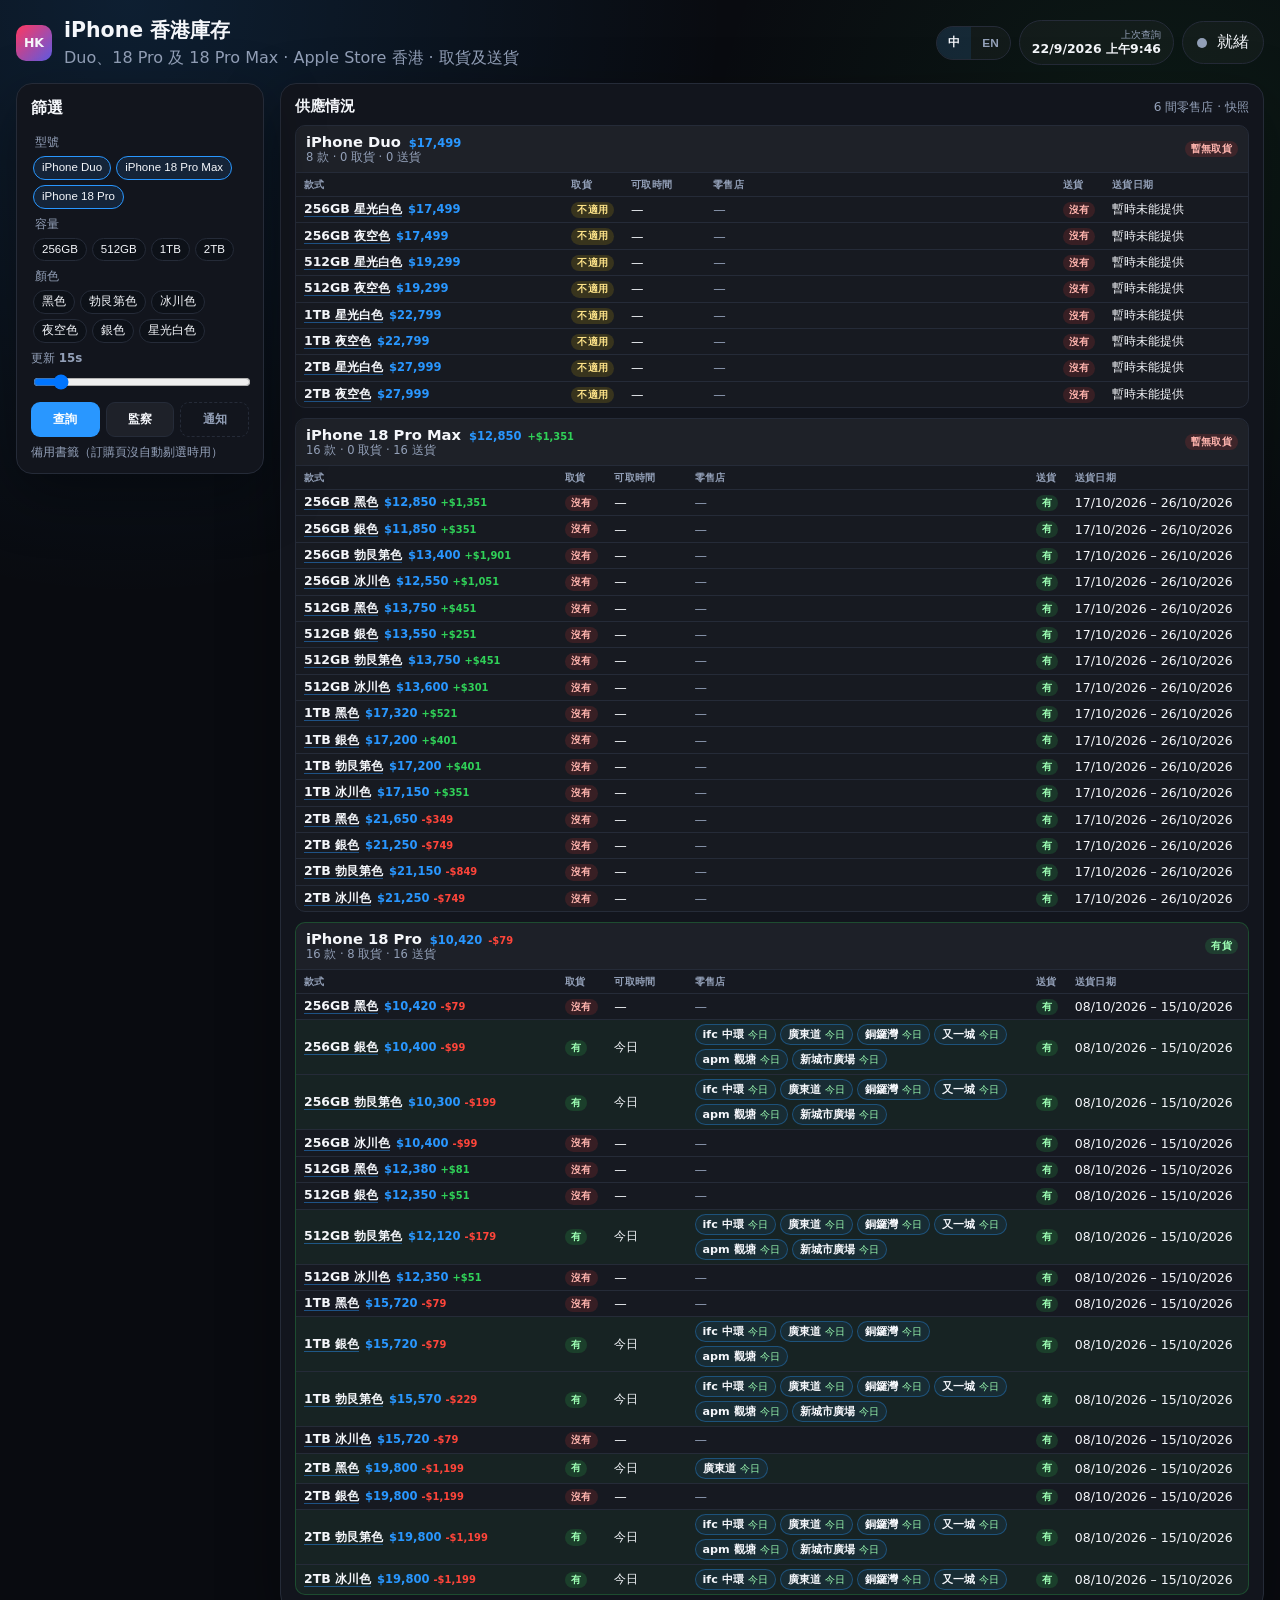
==== docs/index.html @ 70259671 "Give phone store chips more room so names stay on one line. Widen the 零售店 column on small screens an" ====
<!DOCTYPE html>
<html lang="zh-HK">
<head>
  <meta charset="UTF-8">
  <meta name="viewport" content="width=device-width, initial-scale=1.0, viewport-fit=cover">
  <title>iPhone 香港庫存</title>
  <style>
:root {
  --bg: #090b10;
  --panel: #12151d;
  --panel-elevated: #171b25;
  --panel-border: #252b38;
  --text: #f5f7fb;
  --muted: #93a0b8;
  --accent: #2997ff;
  --accent-soft: rgba(41, 151, 255, 0.12);
  --success: #30d158;
  --success-soft: rgba(48, 209, 88, 0.12);
  --danger: #ff453a;
  --danger-soft: rgba(255, 69, 58, 0.12);
  --warning: #ffd60a;
  --radius: 16px;
  --shadow: 0 20px 60px rgba(0, 0, 0, 0.35);
  font-family: "PingFang HK", "PingFang TC", "Noto Sans TC", "SF Pro Text", "Segoe UI", system-ui, sans-serif;
}

* { box-sizing: border-box; }

body {
  margin: 0;
  min-height: 100vh;
  color: var(--text);
  background:
    radial-gradient(circle at 10% 0%, rgba(41, 151, 255, 0.14), transparent 30%),
    radial-gradient(circle at 90% 10%, rgba(48, 209, 88, 0.08), transparent 24%),
    var(--bg);
}

.app {
  max-width: 1440px;
  margin: 0 auto;
  padding: 16px;
}

.header {
  display: flex;
  justify-content: space-between;
  align-items: center;
  gap: 12px;
  margin-bottom: 14px;
}

.header__brand {
  display: flex;
  align-items: center;
  gap: 12px;
}

.header__badge {
  width: 36px;
  height: 36px;
  display: grid;
  place-items: center;
  border-radius: 10px;
  background: linear-gradient(135deg, #ff375f, #5e5ce6);
  font-weight: 700;
  font-size: 0.78rem;
}

.header h1 {
  margin: 0;
  font-size: 1.28rem;
}

.header__subtitle {
  margin: 4px 0 0;
  color: var(--muted);
}

.header__tools {
  display: flex;
  align-items: center;
  gap: 8px;
  flex-wrap: wrap;
}

.lang-toggle {
  display: inline-flex;
  border: 1px solid var(--panel-border);
  border-radius: 999px;
  overflow: hidden;
  background: rgba(255, 255, 255, 0.03);
}

.lang-btn {
  border: 0;
  background: transparent;
  color: var(--muted);
  padding: 8px 11px;
  cursor: pointer;
  font-size: 0.74rem;
  font-weight: 700;
}

.lang-btn.is-active {
  background: var(--accent-soft);
  color: var(--text);
}

.header__status {
  display: flex;
  align-items: center;
  gap: 10px;
  padding: 10px 14px;
  border: 1px solid var(--panel-border);
  border-radius: 999px;
  background: rgba(255, 255, 255, 0.03);
}

.header__checked {
  display: flex;
  flex-direction: column;
  align-items: flex-end;
  justify-content: center;
  gap: 1px;
  padding: 7px 12px;
  border: 1px solid var(--panel-border);
  border-radius: 999px;
  background: rgba(255, 255, 255, 0.03);
  color: var(--muted);
  font-size: 0.64rem;
  line-height: 1.2;
  white-space: nowrap;
}

.header__checked time {
  color: var(--text);
  font-size: 0.78rem;
  font-weight: 600;
  font-variant-numeric: tabular-nums;
}

.status-dot {
  width: 10px;
  height: 10px;
  border-radius: 50%;
  background: var(--muted);
}

.status-dot--idle { background: var(--muted); }
.status-dot--loading { background: var(--warning); animation: pulse 1s infinite; }
.status-dot--watching { background: var(--success); animation: pulse 2s infinite; }
.status-dot--error { background: var(--danger); }

@keyframes pulse {
  0%, 100% { opacity: 1; }
  50% { opacity: 0.45; }
}

.layout {
  display: grid;
  grid-template-columns: 248px 1fr;
  gap: 16px;
}

.panel {
  background: var(--panel);
  border: 1px solid var(--panel-border);
  border-radius: var(--radius);
  box-shadow: var(--shadow);
}

.panel--controls {
  padding: 14px 14px 12px;
  height: fit-content;
  position: sticky;
  top: 16px;
}

.panel--controls h2 {
  margin: 0 0 10px;
  font-size: 0.92rem;
  letter-spacing: 0.01em;
}

.panel--results {
  padding: 12px 14px 14px;
}

.panel h2 {
  margin: 0 0 16px;
  font-size: 1rem;
}

.field {
  display: block;
  margin-bottom: 12px;
  border: 0;
  padding: 0;
}

.field--compact {
  margin-bottom: 8px;
}

.field legend,
.field > span {
  display: block;
  margin-bottom: 5px;
  color: var(--muted);
  font-size: 0.74rem;
}

.field select,
.field input[type="range"] {
  width: 100%;
}

.field select {
  padding: 7px 9px;
  border-radius: 9px;
  border: 1px solid var(--panel-border);
  background: #0d1118;
  color: var(--text);
  font-size: 0.8rem;
}

.chip-group {
  display: flex;
  flex-wrap: wrap;
  gap: 5px;
}

.chip {
  border: 1px solid var(--panel-border);
  background: #0d1118;
  color: var(--text);
  padding: 4px 8px;
  border-radius: 999px;
  cursor: pointer;
  font-size: 0.72rem;
  line-height: 1.2;
}

.chip--active {
  background: var(--accent-soft);
  border-color: var(--accent);
}

.actions {
  display: grid;
  gap: 10px;
}

.actions--compact {
  grid-template-columns: 1fr 1fr 1fr;
  gap: 6px;
  margin-top: 4px;
}

.btn {
  border: 0;
  border-radius: 9px;
  padding: 12px 16px;
  font-weight: 600;
  cursor: pointer;
}

.panel--controls .btn {
  padding: 8px 6px;
  font-size: 0.78rem;
}

.btn--primary { background: var(--accent); color: white; }
.btn--secondary {
  background: rgba(255, 255, 255, 0.05);
  color: var(--text);
  border: 1px solid var(--panel-border);
}
.btn--secondary.is-active {
  background: var(--success-soft);
  border-color: rgba(48, 209, 88, 0.35);
}
.btn--ghost {
  background: transparent;
  color: var(--muted);
  border: 1px dashed var(--panel-border);
}

.preselect-hint {
  display: block;
  width: 100%;
  margin: 8px 0 0;
  padding: 0;
  border: 0;
  background: none;
  color: var(--muted);
  font: inherit;
  font-size: 0.72rem;
  line-height: 1.35;
  text-align: left;
  cursor: pointer;
  overflow-wrap: anywhere;
  word-break: keep-all;
}

.preselect-hint:hover,
.preselect-hint:focus-visible {
  color: var(--accent);
}

.panel--controls .btn--ghost {
  margin-top: 0;
}

.errors {
  margin-bottom: 16px;
  padding: 12px 14px;
  border-radius: 12px;
  background: var(--danger-soft);
  border: 1px solid rgba(255, 69, 58, 0.35);
  color: #ffd5d2;
  font-size: 0.9rem;
}

.hidden { display: none; }

.section-head {
  display: flex;
  justify-content: space-between;
  align-items: baseline;
  gap: 12px;
  margin-bottom: 8px;
}

.section-head h2 {
  margin: 0;
  font-size: 0.95rem;
}

.section-meta {
  color: var(--muted);
  font-size: 0.76rem;
}

.models-list {
  display: grid;
  gap: 10px;
}

.model-panel {
  border: 1px solid var(--panel-border);
  border-radius: 10px;
  overflow: hidden;
  background: rgba(255, 255, 255, 0.02);
}

.model-panel--in-stock {
  border-color: rgba(48, 209, 88, 0.28);
}

.model-panel__head {
  display: flex;
  justify-content: space-between;
  align-items: center;
  gap: 10px;
  padding: 7px 10px;
  background: rgba(255, 255, 255, 0.03);
  border-bottom: 1px solid var(--panel-border);
}

.model-panel__title {
  font-size: 0.92rem;
  font-weight: 700;
  display: flex;
  flex-wrap: wrap;
  align-items: baseline;
  gap: 0 2px;
}

.model-panel__meta {
  color: var(--muted);
  font-size: 0.72rem;
}

.table-wrap {
  overflow-x: auto;
  -webkit-overflow-scrolling: touch;
}

.availability-table {
  width: 100%;
  min-width: 760px;
  border-collapse: collapse;
  font-size: 0.78rem;
  table-layout: auto;
}

.availability-table th,
.availability-table td {
  padding: 4px 8px;
  text-align: left;
  border-bottom: 1px solid var(--panel-border);
  vertical-align: middle;
  white-space: nowrap;
}

.availability-table th {
  color: var(--muted);
  font-size: 0.64rem;
  text-transform: uppercase;
  letter-spacing: 0.03em;
  padding: 5px 8px 4px;
}

.availability-table .col-variant {
  width: 26%;
  min-width: 168px;
}

.availability-table .col-pickup,
.availability-table .col-delivery {
  width: 1%;
}

.availability-table .col-when {
  width: 8%;
  white-space: nowrap;
  font-variant-numeric: tabular-nums;
}

.availability-table .col-stores {
  width: 34%;
  min-width: 168px;
  white-space: normal;
}

.availability-table .col-date {
  width: 14%;
  white-space: nowrap;
  font-variant-numeric: tabular-nums;
}

.availability-table tr:last-child td {
  border-bottom: 0;
}

.availability-table tr.row--available {
  background: rgba(48, 209, 88, 0.05);
}

.badge {
  display: inline-flex;
  padding: 1px 6px;
  border-radius: 999px;
  font-size: 0.62rem;
  font-weight: 700;
  text-transform: uppercase;
  letter-spacing: 0.03em;
  line-height: 1.45;
}

.badge--available { background: rgba(48, 209, 88, 0.16); color: #9dffb4; }
.badge--unavailable { background: rgba(255, 69, 58, 0.14); color: #ffb4ae; }
.badge--unknown { background: rgba(255, 214, 10, 0.14); color: #ffe58a; }

.store-tags {
  display: flex;
  flex-direction: row;
  flex-wrap: wrap;
  align-items: center;
  gap: 4px;
  min-width: 0;
}

.store-tag {
  display: inline-flex;
  align-items: center;
  gap: 4px;
  padding: 2px 7px;
  border-radius: 999px;
  background: rgba(255, 255, 255, 0.05);
  font-size: 0.7rem;
  color: var(--muted);
  text-decoration: none;
  flex: 0 0 auto;
  white-space: nowrap;
  max-width: 100%;
}

.store-tag__name {
  display: inline-flex;
  flex-direction: row;
  align-items: baseline;
  gap: 4px;
  min-width: 0;
  white-space: nowrap;
}

.store-tag__when {
  font-size: 0.64rem;
  color: #9dffb4;
  font-variant-numeric: tabular-nums;
  white-space: nowrap;
  line-height: 1.2;
}

.availability-table th.col-when,
.availability-table td.col-when {
  white-space: nowrap;
  font-variant-numeric: tabular-nums;
}

.store-tag strong {
  color: var(--text);
  font-weight: 600;
}

.store-tag--link {
  border: 1px solid rgba(41, 151, 255, 0.35);
  background: rgba(41, 151, 255, 0.08);
  transition: 0.15s ease;
}

.store-tag--link:hover {
  border-color: var(--accent);
  background: rgba(41, 151, 255, 0.16);
  color: #d8ecff;
}

.store-tag__action {
  display: none;
}

.variant-link {
  color: var(--text);
  font-weight: 600;
  font-size: 0.78rem;
  text-decoration: none;
  border-bottom: 1px solid rgba(41, 151, 255, 0.45);
}

.variant-link:hover {
  color: #8ec8ff;
  border-bottom-color: var(--accent);
}

.market-price {
  margin-left: 6px;
  color: var(--accent);
  font-weight: 700;
  font-size: 0.72rem;
  text-decoration: none;
  white-space: nowrap;
}

.market-price:hover {
  color: #8ec8ff;
  text-decoration: underline;
}

.market-price__delta {
  margin-left: 4px;
  font-size: 0.62rem;
  font-weight: 600;
  white-space: nowrap;
}

.market-price__delta--up {
  color: var(--success);
}

.market-price__delta--down {
  color: var(--danger);
}

.placeholder {
  color: var(--muted);
}

@media (max-width: 960px) {
  .layout { grid-template-columns: 1fr; }
  .panel--controls { position: static; }
  .header { flex-direction: column; align-items: flex-start; }
  .header__tools { width: 100%; }
}

@media (max-width: 720px) {
  .col-delivery,
  .col-date { display: none; }
  .availability-table {
    width: 100%;
    min-width: 0;
  }
  .availability-table .col-variant {
    width: 32%;
    min-width: 0;
    white-space: normal;
  }
  .availability-table .col-when {
    font-size: 0.68rem;
    width: 10%;
  }
  .availability-table .col-stores {
    width: 50%;
    min-width: 0;
  }
  .store-tag { padding: 2px 6px; }
  .store-tag__when { display: none; }
}

  </style>
</head>
<body>
  <div class="app">
    <header class="header">
      <div class="header__brand">
        <span class="header__badge">HK</span>
        <div>
          <h1 data-i18n="title">iPhone 香港庫存</h1>
          <p class="header__subtitle" data-i18n="subtitle">Duo、18 Pro 及 18 Pro Max · Apple Store 香港 · 取貨及送貨</p>
        </div>
      </div>
      <div class="header__tools">
        <div class="lang-toggle" role="group" aria-label="Language">
          <button type="button" class="lang-btn" data-lang="zh" id="langZh">中</button>
          <button type="button" class="lang-btn" data-lang="en" id="langEn">EN</button>
        </div>
        <div class="header__checked">
          <span data-i18n="lastChecked">上次查詢</span>
          <time id="lastChecked">—</time>
        </div>
        <div class="header__status" id="statusBar">
          <span class="status-dot status-dot--loading" id="statusDot"></span>
          <span id="statusText">載入中…</span>
        </div>
      </div>
    </header>

    <main class="layout">
      <aside class="panel panel--controls">
        <h2 data-i18n="filters">篩選</h2>

        <fieldset class="field field--compact">
          <legend data-i18n="models">型號</legend>
          <div class="chip-group" id="modelChips"></div>
        </fieldset>

        <fieldset class="field field--compact">
          <legend data-i18n="storage">容量</legend>
          <div class="chip-group" id="storageChips"></div>
        </fieldset>

        <fieldset class="field field--compact">
          <legend data-i18n="colour">顏色</legend>
          <div class="chip-group" id="colorChips"></div>
        </fieldset>

        <label class="field field--compact">
          <span><span data-i18n="refresh">更新</span> <strong id="intervalLabel">15s</strong></span>
          <input type="range" id="intervalRange" min="10" max="60" step="5" value="15">
        </label>

        <div class="actions actions--compact">
          <button class="btn btn--primary" id="checkBtn" type="button" data-i18n="check">查詢</button>
          <button class="btn btn--secondary" id="watchBtn" type="button">監察</button>
          <button class="btn btn--ghost" id="notifyBtn" type="button">通知</button>
        </div>
        <button class="preselect-hint" id="preselectBtn" type="button" data-i18n="preselectHint">備用書籤（訂購頁沒自動剔選時用）</button>
      </aside>

      <section class="panel panel--results">
        <div class="errors hidden" id="errorBox"></div>

        <section class="models-section">
          <div class="section-head">
            <h2 data-i18n="availability">供應情況</h2>
            <span class="section-meta" id="modelsMeta"></span>
          </div>
          <div class="models-list" id="modelsList">
            <p class="placeholder" data-i18n="loadingAvailability">正在載入 iPhone Duo、18 Pro 及 18 Pro Max 供應情況…</p>
          </div>
        </section>
      </section>
    </main>
  </div>

  <script type="application/json" id="embedded-catalog">
{"country": "hk", "stores": {"R428": "ifc mall (Central)", "R499": "Canton Road (Tsim Sha Tsui)", "R409": "Causeway Bay", "R485": "Festival Walk (Kowloon Tong)", "R673": "apm Hong Kong (Kwun Tong)", "R610": "New Town Plaza (Sha Tin)"}, "model_order": ["duo", "18-pro-max", "18-pro"], "models": {"duo": {"name": "iPhone Duo", "buy_url": "https://www.apple.com/hk/shop/buy-iphone/iphone-duo", "screen": "7.6-inch-display", "variants": {"MK2D4ZA/A": "256GB Star White", "MK2E4ZA/A": "256GB Night Sky", "MK2F4ZA/A": "512GB Star White", "MK2G4ZA/A": "512GB Night Sky", "MK2H4ZA/A": "1TB Star White", "MK2J4ZA/A": "1TB Night Sky", "MK2K4ZA/A": "2TB Star White", "MK2L4ZA/A": "2TB Night Sky"}}, "18-pro-max": {"name": "iPhone 18 Pro Max", "buy_url": "https://www.apple.com/hk/shop/buy-iphone/iphone-18-pro", "screen": "6.9-inch-display", "variants": {"MJXN4ZA/A": "256GB Black", "MJXP4ZA/A": "256GB Silver", "MJXQ4ZA/A": "256GB Burgundy", "MJXR4ZA/A": "256GB Glacier", "MJXT4ZA/A": "512GB Black", "MJXU4ZA/A": "512GB Silver", "MJXV4ZA/A": "512GB Burgundy", "MJXW4ZA/A": "512GB Glacier", "MJXX4ZA/A": "1TB Black", "MJXY4ZA/A": "1TB Silver", "MJY04ZA/A": "1TB Burgundy", "MJY14ZA/A": "1TB Glacier", "MJY24ZA/A": "2TB Black", "MJY34ZA/A": "2TB Silver", "MJY44ZA/A": "2TB Burgundy", "MJY54ZA/A": "2TB Glacier"}}, "18-pro": {"name": "iPhone 18 Pro", "buy_url": "https://www.apple.com/hk/shop/buy-iphone/iphone-18-pro", "screen": "6.3-inch-display", "variants": {"MJRP4ZA/A": "256GB Black", "MJRQ4ZA/A": "256GB Silver", "MJRR4ZA/A": "256GB Burgundy", "MJRT4ZA/A": "256GB Glacier", "MJRU4ZA/A": "512GB Black", "MJRV4ZA/A": "512GB Silver", "MJRW4ZA/A": "512GB Burgundy", "MJRX4ZA/A": "512GB Glacier", "MJRY4ZA/A": "1TB Black", "MJT04ZA/A": "1TB Silver", "MJT14ZA/A": "1TB Burgundy", "MJT24ZA/A": "1TB Glacier", "MJT34ZA/A": "2TB Black", "MJT44ZA/A": "2TB Silver", "MJT54ZA/A": "2TB Burgundy", "MJT64ZA/A": "2TB Glacier"}}}}
  </script>
  <script type="application/json" id="embedded-stock">
{"checked_at": "2026-09-22T09:46:57.384110+00:00", "part_numbers": ["MK2D4ZA/A", "MK2E4ZA/A", "MK2F4ZA/A", "MK2G4ZA/A", "MK2H4ZA/A", "MK2J4ZA/A", "MK2K4ZA/A", "MK2L4ZA/A", "MJXN4ZA/A", "MJXP4ZA/A", "MJXQ4ZA/A", "MJXR4ZA/A", "MJXT4ZA/A", "MJXU4ZA/A", "MJXV4ZA/A", "MJXW4ZA/A", "MJXX4ZA/A", "MJXY4ZA/A", "MJY04ZA/A", "MJY14ZA/A", "MJY24ZA/A", "MJY34ZA/A", "MJY44ZA/A", "MJY54ZA/A", "MJRP4ZA/A", "MJRQ4ZA/A", "MJRR4ZA/A", "MJRT4ZA/A", "MJRU4ZA/A", "MJRV4ZA/A", "MJRW4ZA/A", "MJRX4ZA/A", "MJRY4ZA/A", "MJT04ZA/A", "MJT14ZA/A", "MJT24ZA/A", "MJT34ZA/A", "MJT44ZA/A", "MJT54ZA/A", "MJT64ZA/A"], "models": [{"id": "duo", "name": "iPhone Duo", "summary": {"variant_count": 8, "pickup_available": 0, "delivery_available": 0}, "variants": [{"part_number": "MK2D4ZA/A", "label": "256GB Star White", "order_url": "https://www.apple.com/hk/shop/buy-iphone/iphone-duo/7.6-inch-display-256gb-star-white?product=MK2D4ZA%2FA&purchaseOption=fullPrice&igt=1", "pickup_status": "ineligible", "pickup_quote": "Currently unavailable", "pickup_when": "Currently unavailable", "pickup_stores": [], "delivery_status": "unavailable", "delivery_date": "Currently Unavailable"}, {"part_number": "MK2E4ZA/A", "label": "256GB Night Sky", "order_url": "https://www.apple.com/hk/shop/buy-iphone/iphone-duo/7.6-inch-display-256gb-night-sky?product=MK2E4ZA%2FA&purchaseOption=fullPrice&igt=1", "pickup_status": "ineligible", "pickup_quote": "Currently unavailable", "pickup_when": "Currently unavailable", "pickup_stores": [], "delivery_status": "unavailable", "delivery_date": "Currently Unavailable"}, {"part_number": "MK2F4ZA/A", "label": "512GB Star White", "order_url": "https://www.apple.com/hk/shop/buy-iphone/iphone-duo/7.6-inch-display-512gb-star-white?product=MK2F4ZA%2FA&purchaseOption=fullPrice&igt=1", "pickup_status": "ineligible", "pickup_quote": "Currently unavailable", "pickup_when": "Currently unavailable", "pickup_stores": [], "delivery_status": "unavailable", "delivery_date": "Currently Unavailable"}, {"part_number": "MK2G4ZA/A", "label": "512GB Night Sky", "order_url": "https://www.apple.com/hk/shop/buy-iphone/iphone-duo/7.6-inch-display-512gb-night-sky?product=MK2G4ZA%2FA&purchaseOption=fullPrice&igt=1", "pickup_status": "ineligible", "pickup_quote": "Currently unavailable", "pickup_when": "Currently unavailable", "pickup_stores": [], "delivery_status": "unavailable", "delivery_date": "Currently Unavailable"}, {"part_number": "MK2H4ZA/A", "label": "1TB Star White", "order_url": "https://www.apple.com/hk/shop/buy-iphone/iphone-duo/7.6-inch-display-1tb-star-white?product=MK2H4ZA%2FA&purchaseOption=fullPrice&igt=1", "pickup_status": "ineligible", "pickup_quote": "Currently unavailable", "pickup_when": "Currently unavailable", "pickup_stores": [], "delivery_status": "unavailable", "delivery_date": "Currently Unavailable"}, {"part_number": "MK2J4ZA/A", "label": "1TB Night Sky", "order_url": "https://www.apple.com/hk/shop/buy-iphone/iphone-duo/7.6-inch-display-1tb-night-sky?product=MK2J4ZA%2FA&purchaseOption=fullPrice&igt=1", "pickup_status": "ineligible", "pickup_quote": "Currently unavailable", "pickup_when": "Currently unavailable", "pickup_stores": [], "delivery_status": "unavailable", "delivery_date": "Currently Unavailable"}, {"part_number": "MK2K4ZA/A", "label": "2TB Star White", "order_url": "https://www.apple.com/hk/shop/buy-iphone/iphone-duo/7.6-inch-display-2tb-star-white?product=MK2K4ZA%2FA&purchaseOption=fullPrice&igt=1", "pickup_status": "ineligible", "pickup_quote": "Currently unavailable", "pickup_when": "Currently unavailable", "pickup_stores": [], "delivery_status": "unavailable", "delivery_date": "Currently Unavailable"}, {"part_number": "MK2L4ZA/A", "label": "2TB Night Sky", "order_url": "https://www.apple.com/hk/shop/buy-iphone/iphone-duo/7.6-inch-display-2tb-night-sky?product=MK2L4ZA%2FA&purchaseOption=fullPrice&igt=1", "pickup_status": "ineligible", "pickup_quote": "Currently unavailable", "pickup_when": "Currently unavailable", "pickup_stores": [], "delivery_status": "unavailable", "delivery_date": "Currently Unavailable"}]}, {"id": "18-pro-max", "name": "iPhone 18 Pro Max", "summary": {"variant_count": 16, "pickup_available": 0, "delivery_available": 16}, "variants": [{"part_number": "MJXN4ZA/A", "label": "256GB Black", "order_url": "https://www.apple.com/hk/shop/buy-iphone/iphone-18-pro/6.9-inch-display-256gb-black?product=MJXN4ZA%2FA&purchaseOption=fullPrice&igt=1", "pickup_status": "unavailable", "pickup_quote": "Currently unavailable", "pickup_when": "Currently unavailable", "pickup_stores": [], "delivery_status": "available", "delivery_date": "17/10/2026 – 26/10/2026"}, {"part_number": "MJXP4ZA/A", "label": "256GB Silver", "order_url": "https://www.apple.com/hk/shop/buy-iphone/iphone-18-pro/6.9-inch-display-256gb-silver?product=MJXP4ZA%2FA&purchaseOption=fullPrice&igt=1", "pickup_status": "unavailable", "pickup_quote": "Currently unavailable", "pickup_when": "Currently unavailable", "pickup_stores": [], "delivery_status": "available", "delivery_date": "17/10/2026 – 26/10/2026"}, {"part_number": "MJXQ4ZA/A", "label": "256GB Burgundy", "order_url": "https://www.apple.com/hk/shop/buy-iphone/iphone-18-pro/6.9-inch-display-256gb-burgundy?product=MJXQ4ZA%2FA&purchaseOption=fullPrice&igt=1", "pickup_status": "unavailable", "pickup_quote": "Currently unavailable", "pickup_when": "Currently unavailable", "pickup_stores": [], "delivery_status": "available", "delivery_date": "17/10/2026 – 26/10/2026"}, {"part_number": "MJXR4ZA/A", "label": "256GB Glacier", "order_url": "https://www.apple.com/hk/shop/buy-iphone/iphone-18-pro/6.9-inch-display-256gb-glacier?product=MJXR4ZA%2FA&purchaseOption=fullPrice&igt=1", "pickup_status": "unavailable", "pickup_quote": "Currently unavailable", "pickup_when": "Currently unavailable", "pickup_stores": [], "delivery_status": "available", "delivery_date": "17/10/2026 – 26/10/2026"}, {"part_number": "MJXT4ZA/A", "label": "512GB Black", "order_url": "https://www.apple.com/hk/shop/buy-iphone/iphone-18-pro/6.9-inch-display-512gb-black?product=MJXT4ZA%2FA&purchaseOption=fullPrice&igt=1", "pickup_status": "unavailable", "pickup_quote": "Currently unavailable", "pickup_when": "Currently unavailable", "pickup_stores": [], "delivery_status": "available", "delivery_date": "17/10/2026 – 26/10/2026"}, {"part_number": "MJXU4ZA/A", "label": "512GB Silver", "order_url": "https://www.apple.com/hk/shop/buy-iphone/iphone-18-pro/6.9-inch-display-512gb-silver?product=MJXU4ZA%2FA&purchaseOption=fullPrice&igt=1", "pickup_status": "unavailable", "pickup_quote": "Currently unavailable", "pickup_when": "Currently unavailable", "pickup_stores": [], "delivery_status": "available", "delivery_date": "17/10/2026 – 26/10/2026"}, {"part_number": "MJXV4ZA/A", "label": "512GB Burgundy", "order_url": "https://www.apple.com/hk/shop/buy-iphone/iphone-18-pro/6.9-inch-display-512gb-burgundy?product=MJXV4ZA%2FA&purchaseOption=fullPrice&igt=1", "pickup_status": "unavailable", "pickup_quote": "Currently unavailable", "pickup_when": "Currently unavailable", "pickup_stores": [], "delivery_status": "available", "delivery_date": "17/10/2026 – 26/10/2026"}, {"part_number": "MJXW4ZA/A", "label": "512GB Glacier", "order_url": "https://www.apple.com/hk/shop/buy-iphone/iphone-18-pro/6.9-inch-display-512gb-glacier?product=MJXW4ZA%2FA&purchaseOption=fullPrice&igt=1", "pickup_status": "unavailable", "pickup_quote": "Currently unavailable", "pickup_when": "Currently unavailable", "pickup_stores": [], "delivery_status": "available", "delivery_date": "17/10/2026 – 26/10/2026"}, {"part_number": "MJXX4ZA/A", "label": "1TB Black", "order_url": "https://www.apple.com/hk/shop/buy-iphone/iphone-18-pro/6.9-inch-display-1tb-black?product=MJXX4ZA%2FA&purchaseOption=fullPrice&igt=1", "pickup_status": "unavailable", "pickup_quote": "Currently unavailable", "pickup_when": "Currently unavailable", "pickup_stores": [], "delivery_status": "available", "delivery_date": "17/10/2026 – 26/10/2026"}, {"part_number": "MJXY4ZA/A", "label": "1TB Silver", "order_url": "https://www.apple.com/hk/shop/buy-iphone/iphone-18-pro/6.9-inch-display-1tb-silver?product=MJXY4ZA%2FA&purchaseOption=fullPrice&igt=1", "pickup_status": "unavailable", "pickup_quote": "Currently unavailable", "pickup_when": "Currently unavailable", "pickup_stores": [], "delivery_status": "available", "delivery_date": "17/10/2026 – 26/10/2026"}, {"part_number": "MJY04ZA/A", "label": "1TB Burgundy", "order_url": "https://www.apple.com/hk/shop/buy-iphone/iphone-18-pro/6.9-inch-display-1tb-burgundy?product=MJY04ZA%2FA&purchaseOption=fullPrice&igt=1", "pickup_status": "unavailable", "pickup_quote": "Currently unavailable", "pickup_when": "Currently unavailable", "pickup_stores": [], "delivery_status": "available", "delivery_date": "17/10/2026 – 26/10/2026"}, {"part_number": "MJY14ZA/A", "label": "1TB Glacier", "order_url": "https://www.apple.com/hk/shop/buy-iphone/iphone-18-pro/6.9-inch-display-1tb-glacier?product=MJY14ZA%2FA&purchaseOption=fullPrice&igt=1", "pickup_status": "unavailable", "pickup_quote": "Currently unavailable", "pickup_when": "Currently unavailable", "pickup_stores": [], "delivery_status": "available", "delivery_date": "17/10/2026 – 26/10/2026"}, {"part_number": "MJY24ZA/A", "label": "2TB Black", "order_url": "https://www.apple.com/hk/shop/buy-iphone/iphone-18-pro/6.9-inch-display-2tb-black?product=MJY24ZA%2FA&purchaseOption=fullPrice&igt=1", "pickup_status": "unavailable", "pickup_quote": "Currently unavailable", "pickup_when": "Currently unavailable", "pickup_stores": [], "delivery_status": "available", "delivery_date": "17/10/2026 – 26/10/2026"}, {"part_number": "MJY34ZA/A", "label": "2TB Silver", "order_url": "https://www.apple.com/hk/shop/buy-iphone/iphone-18-pro/6.9-inch-display-2tb-silver?product=MJY34ZA%2FA&purchaseOption=fullPrice&igt=1", "pickup_status": "unavailable", "pickup_quote": "Currently unavailable", "pickup_when": "Currently unavailable", "pickup_stores": [], "delivery_status": "available", "delivery_date": "17/10/2026 – 26/10/2026"}, {"part_number": "MJY44ZA/A", "label": "2TB Burgundy", "order_url": "https://www.apple.com/hk/shop/buy-iphone/iphone-18-pro/6.9-inch-display-2tb-burgundy?product=MJY44ZA%2FA&purchaseOption=fullPrice&igt=1", "pickup_status": "unavailable", "pickup_quote": "Currently unavailable", "pickup_when": "Currently unavailable", "pickup_stores": [], "delivery_status": "available", "delivery_date": "17/10/2026 – 26/10/2026"}, {"part_number": "MJY54ZA/A", "label": "2TB Glacier", "order_url": "https://www.apple.com/hk/shop/buy-iphone/iphone-18-pro/6.9-inch-display-2tb-glacier?product=MJY54ZA%2FA&purchaseOption=fullPrice&igt=1", "pickup_status": "unavailable", "pickup_quote": "Currently unavailable", "pickup_when": "Currently unavailable", "pickup_stores": [], "delivery_status": "available", "delivery_date": "17/10/2026 – 26/10/2026"}]}, {"id": "18-pro", "name": "iPhone 18 Pro", "summary": {"variant_count": 16, "pickup_available": 8, "delivery_available": 16}, "variants": [{"part_number": "MJRP4ZA/A", "label": "256GB Black", "order_url": "https://www.apple.com/hk/shop/buy-iphone/iphone-18-pro/6.3-inch-display-256gb-black?product=MJRP4ZA%2FA&purchaseOption=fullPrice&igt=1", "pickup_status": "unavailable", "pickup_quote": "Currently unavailable", "pickup_when": "Currently unavailable", "pickup_stores": [], "delivery_status": "available", "delivery_date": "08/10/2026 – 15/10/2026"}, {"part_number": "MJRQ4ZA/A", "label": "256GB Silver", "order_url": "https://www.apple.com/hk/shop/buy-iphone/iphone-18-pro/6.3-inch-display-256gb-silver?product=MJRQ4ZA%2FA&purchaseOption=fullPrice&igt=1", "pickup_status": "available", "pickup_quote": "Available Today", "pickup_when": "Today", "pickup_stores": [{"store_name": "ifc mall", "store_number": "R428", "city": "Central", "quote": "Available Today", "available_when": "Today", "store_url": "https://www.apple.com/hk/retail/ifcmall/", "order_url": "https://www.apple.com/hk/shop/buy-iphone/iphone-18-pro/6.3-inch-display-256gb-silver?product=MJRQ4ZA%2FA&purchaseOption=fullPrice&igt=1"}, {"store_name": "Canton Road", "store_number": "R499", "city": "Tsim Sha Tsui", "quote": "Available Today", "available_when": "Today", "store_url": "https://www.apple.com/hk/retail/cantonroad", "order_url": "https://www.apple.com/hk/shop/buy-iphone/iphone-18-pro/6.3-inch-display-256gb-silver?product=MJRQ4ZA%2FA&purchaseOption=fullPrice&igt=1"}, {"store_name": "Causeway Bay", "store_number": "R409", "city": "Causeway Bay", "quote": "Available Today", "available_when": "Today", "store_url": "https://www.apple.com/hk/retail/causewaybay", "order_url": "https://www.apple.com/hk/shop/buy-iphone/iphone-18-pro/6.3-inch-display-256gb-silver?product=MJRQ4ZA%2FA&purchaseOption=fullPrice&igt=1"}, {"store_name": "Festival Walk", "store_number": "R485", "city": "Kowloon Tong", "quote": "Available Today", "available_when": "Today", "store_url": "https://www.apple.com/hk/retail/festivalwalk", "order_url": "https://www.apple.com/hk/shop/buy-iphone/iphone-18-pro/6.3-inch-display-256gb-silver?product=MJRQ4ZA%2FA&purchaseOption=fullPrice&igt=1"}, {"store_name": "apm Hong Kong", "store_number": "R673", "city": "Kwun Tong", "quote": "Available Today", "available_when": "Today", "store_url": "https://www.apple.com/hk/retail/apmhongkong", "order_url": "https://www.apple.com/hk/shop/buy-iphone/iphone-18-pro/6.3-inch-display-256gb-silver?product=MJRQ4ZA%2FA&purchaseOption=fullPrice&igt=1"}, {"store_name": "New Town Plaza", "store_number": "R610", "city": "Sha Tin", "quote": "Available Today", "available_when": "Today", "store_url": "https://www.apple.com/hk/retail/newtownplaza", "order_url": "https://www.apple.com/hk/shop/buy-iphone/iphone-18-pro/6.3-inch-display-256gb-silver?product=MJRQ4ZA%2FA&purchaseOption=fullPrice&igt=1"}], "delivery_status": "available", "delivery_date": "08/10/2026 – 15/10/2026"}, {"part_number": "MJRR4ZA/A", "label": "256GB Burgundy", "order_url": "https://www.apple.com/hk/shop/buy-iphone/iphone-18-pro/6.3-inch-display-256gb-burgundy?product=MJRR4ZA%2FA&purchaseOption=fullPrice&igt=1", "pickup_status": "available", "pickup_quote": "Available Today", "pickup_when": "Today", "pickup_stores": [{"store_name": "ifc mall", "store_number": "R428", "city": "Central", "quote": "Available Today", "available_when": "Today", "store_url": "https://www.apple.com/hk/retail/ifcmall/", "order_url": "https://www.apple.com/hk/shop/buy-iphone/iphone-18-pro/6.3-inch-display-256gb-burgundy?product=MJRR4ZA%2FA&purchaseOption=fullPrice&igt=1"}, {"store_name": "Canton Road", "store_number": "R499", "city": "Tsim Sha Tsui", "quote": "Available Today", "available_when": "Today", "store_url": "https://www.apple.com/hk/retail/cantonroad", "order_url": "https://www.apple.com/hk/shop/buy-iphone/iphone-18-pro/6.3-inch-display-256gb-burgundy?product=MJRR4ZA%2FA&purchaseOption=fullPrice&igt=1"}, {"store_name": "Causeway Bay", "store_number": "R409", "city": "Causeway Bay", "quote": "Available Today", "available_when": "Today", "store_url": "https://www.apple.com/hk/retail/causewaybay", "order_url": "https://www.apple.com/hk/shop/buy-iphone/iphone-18-pro/6.3-inch-display-256gb-burgundy?product=MJRR4ZA%2FA&purchaseOption=fullPrice&igt=1"}, {"store_name": "Festival Walk", "store_number": "R485", "city": "Kowloon Tong", "quote": "Available Today", "available_when": "Today", "store_url": "https://www.apple.com/hk/retail/festivalwalk", "order_url": "https://www.apple.com/hk/shop/buy-iphone/iphone-18-pro/6.3-inch-display-256gb-burgundy?product=MJRR4ZA%2FA&purchaseOption=fullPrice&igt=1"}, {"store_name": "apm Hong Kong", "store_number": "R673", "city": "Kwun Tong", "quote": "Available Today", "available_when": "Today", "store_url": "https://www.apple.com/hk/retail/apmhongkong", "order_url": "https://www.apple.com/hk/shop/buy-iphone/iphone-18-pro/6.3-inch-display-256gb-burgundy?product=MJRR4ZA%2FA&purchaseOption=fullPrice&igt=1"}, {"store_name": "New Town Plaza", "store_number": "R610", "city": "Sha Tin", "quote": "Available Today", "available_when": "Today", "store_url": "https://www.apple.com/hk/retail/newtownplaza", "order_url": "https://www.apple.com/hk/shop/buy-iphone/iphone-18-pro/6.3-inch-display-256gb-burgundy?product=MJRR4ZA%2FA&purchaseOption=fullPrice&igt=1"}], "delivery_status": "available", "delivery_date": "08/10/2026 – 15/10/2026"}, {"part_number": "MJRT4ZA/A", "label": "256GB Glacier", "order_url": "https://www.apple.com/hk/shop/buy-iphone/iphone-18-pro/6.3-inch-display-256gb-glacier?product=MJRT4ZA%2FA&purchaseOption=fullPrice&igt=1", "pickup_status": "unavailable", "pickup_quote": "Currently unavailable", "pickup_when": "Currently unavailable", "pickup_stores": [], "delivery_status": "available", "delivery_date": "08/10/2026 – 15/10/2026"}, {"part_number": "MJRU4ZA/A", "label": "512GB Black", "order_url": "https://www.apple.com/hk/shop/buy-iphone/iphone-18-pro/6.3-inch-display-512gb-black?product=MJRU4ZA%2FA&purchaseOption=fullPrice&igt=1", "pickup_status": "unavailable", "pickup_quote": "Currently unavailable", "pickup_when": "Currently unavailable", "pickup_stores": [], "delivery_status": "available", "delivery_date": "08/10/2026 – 15/10/2026"}, {"part_number": "MJRV4ZA/A", "label": "512GB Silver", "order_url": "https://www.apple.com/hk/shop/buy-iphone/iphone-18-pro/6.3-inch-display-512gb-silver?product=MJRV4ZA%2FA&purchaseOption=fullPrice&igt=1", "pickup_status": "unavailable", "pickup_quote": "Currently unavailable", "pickup_when": "Currently unavailable", "pickup_stores": [], "delivery_status": "available", "delivery_date": "08/10/2026 – 15/10/2026"}, {"part_number": "MJRW4ZA/A", "label": "512GB Burgundy", "order_url": "https://www.apple.com/hk/shop/buy-iphone/iphone-18-pro/6.3-inch-display-512gb-burgundy?product=MJRW4ZA%2FA&purchaseOption=fullPrice&igt=1", "pickup_status": "available", "pickup_quote": "Available Today", "pickup_when": "Today", "pickup_stores": [{"store_name": "ifc mall", "store_number": "R428", "city": "Central", "quote": "Available Today", "available_when": "Today", "store_url": "https://www.apple.com/hk/retail/ifcmall/", "order_url": "https://www.apple.com/hk/shop/buy-iphone/iphone-18-pro/6.3-inch-display-512gb-burgundy?product=MJRW4ZA%2FA&purchaseOption=fullPrice&igt=1"}, {"store_name": "Canton Road", "store_number": "R499", "city": "Tsim Sha Tsui", "quote": "Available Today", "available_when": "Today", "store_url": "https://www.apple.com/hk/retail/cantonroad", "order_url": "https://www.apple.com/hk/shop/buy-iphone/iphone-18-pro/6.3-inch-display-512gb-burgundy?product=MJRW4ZA%2FA&purchaseOption=fullPrice&igt=1"}, {"store_name": "Causeway Bay", "store_number": "R409", "city": "Causeway Bay", "quote": "Available Today", "available_when": "Today", "store_url": "https://www.apple.com/hk/retail/causewaybay", "order_url": "https://www.apple.com/hk/shop/buy-iphone/iphone-18-pro/6.3-inch-display-512gb-burgundy?product=MJRW4ZA%2FA&purchaseOption=fullPrice&igt=1"}, {"store_name": "Festival Walk", "store_number": "R485", "city": "Kowloon Tong", "quote": "Available Today", "available_when": "Today", "store_url": "https://www.apple.com/hk/retail/festivalwalk", "order_url": "https://www.apple.com/hk/shop/buy-iphone/iphone-18-pro/6.3-inch-display-512gb-burgundy?product=MJRW4ZA%2FA&purchaseOption=fullPrice&igt=1"}, {"store_name": "apm Hong Kong", "store_number": "R673", "city": "Kwun Tong", "quote": "Available Today", "available_when": "Today", "store_url": "https://www.apple.com/hk/retail/apmhongkong", "order_url": "https://www.apple.com/hk/shop/buy-iphone/iphone-18-pro/6.3-inch-display-512gb-burgundy?product=MJRW4ZA%2FA&purchaseOption=fullPrice&igt=1"}, {"store_name": "New Town Plaza", "store_number": "R610", "city": "Sha Tin", "quote": "Available Today", "available_when": "Today", "store_url": "https://www.apple.com/hk/retail/newtownplaza", "order_url": "https://www.apple.com/hk/shop/buy-iphone/iphone-18-pro/6.3-inch-display-512gb-burgundy?product=MJRW4ZA%2FA&purchaseOption=fullPrice&igt=1"}], "delivery_status": "available", "delivery_date": "08/10/2026 – 15/10/2026"}, {"part_number": "MJRX4ZA/A", "label": "512GB Glacier", "order_url": "https://www.apple.com/hk/shop/buy-iphone/iphone-18-pro/6.3-inch-display-512gb-glacier?product=MJRX4ZA%2FA&purchaseOption=fullPrice&igt=1", "pickup_status": "unavailable", "pickup_quote": "Currently unavailable", "pickup_when": "Currently unavailable", "pickup_stores": [], "delivery_status": "available", "delivery_date": "08/10/2026 – 15/10/2026"}, {"part_number": "MJRY4ZA/A", "label": "1TB Black", "order_url": "https://www.apple.com/hk/shop/buy-iphone/iphone-18-pro/6.3-inch-display-1tb-black?product=MJRY4ZA%2FA&purchaseOption=fullPrice&igt=1", "pickup_status": "unavailable", "pickup_quote": "Currently unavailable", "pickup_when": "Currently unavailable", "pickup_stores": [], "delivery_status": "available", "delivery_date": "08/10/2026 – 15/10/2026"}, {"part_number": "MJT04ZA/A", "label": "1TB Silver", "order_url": "https://www.apple.com/hk/shop/buy-iphone/iphone-18-pro/6.3-inch-display-1tb-silver?product=MJT04ZA%2FA&purchaseOption=fullPrice&igt=1", "pickup_status": "available", "pickup_quote": "Available Today", "pickup_when": "Today", "pickup_stores": [{"store_name": "ifc mall", "store_number": "R428", "city": "Central", "quote": "Available Today", "available_when": "Today", "store_url": "https://www.apple.com/hk/retail/ifcmall/", "order_url": "https://www.apple.com/hk/shop/buy-iphone/iphone-18-pro/6.3-inch-display-1tb-silver?product=MJT04ZA%2FA&purchaseOption=fullPrice&igt=1"}, {"store_name": "Canton Road", "store_number": "R499", "city": "Tsim Sha Tsui", "quote": "Available Today", "available_when": "Today", "store_url": "https://www.apple.com/hk/retail/cantonroad", "order_url": "https://www.apple.com/hk/shop/buy-iphone/iphone-18-pro/6.3-inch-display-1tb-silver?product=MJT04ZA%2FA&purchaseOption=fullPrice&igt=1"}, {"store_name": "Causeway Bay", "store_number": "R409", "city": "Causeway Bay", "quote": "Available Today", "available_when": "Today", "store_url": "https://www.apple.com/hk/retail/causewaybay", "order_url": "https://www.apple.com/hk/shop/buy-iphone/iphone-18-pro/6.3-inch-display-1tb-silver?product=MJT04ZA%2FA&purchaseOption=fullPrice&igt=1"}, {"store_name": "apm Hong Kong", "store_number": "R673", "city": "Kwun Tong", "quote": "Available Today", "available_when": "Today", "store_url": "https://www.apple.com/hk/retail/apmhongkong", "order_url": "https://www.apple.com/hk/shop/buy-iphone/iphone-18-pro/6.3-inch-display-1tb-silver?product=MJT04ZA%2FA&purchaseOption=fullPrice&igt=1"}], "delivery_status": "available", "delivery_date": "08/10/2026 – 15/10/2026"}, {"part_number": "MJT14ZA/A", "label": "1TB Burgundy", "order_url": "https://www.apple.com/hk/shop/buy-iphone/iphone-18-pro/6.3-inch-display-1tb-burgundy?product=MJT14ZA%2FA&purchaseOption=fullPrice&igt=1", "pickup_status": "available", "pickup_quote": "Available Today", "pickup_when": "Today", "pickup_stores": [{"store_name": "ifc mall", "store_number": "R428", "city": "Central", "quote": "Available Today", "available_when": "Today", "store_url": "https://www.apple.com/hk/retail/ifcmall/", "order_url": "https://www.apple.com/hk/shop/buy-iphone/iphone-18-pro/6.3-inch-display-1tb-burgundy?product=MJT14ZA%2FA&purchaseOption=fullPrice&igt=1"}, {"store_name": "Canton Road", "store_number": "R499", "city": "Tsim Sha Tsui", "quote": "Available Today", "available_when": "Today", "store_url": "https://www.apple.com/hk/retail/cantonroad", "order_url": "https://www.apple.com/hk/shop/buy-iphone/iphone-18-pro/6.3-inch-display-1tb-burgundy?product=MJT14ZA%2FA&purchaseOption=fullPrice&igt=1"}, {"store_name": "Causeway Bay", "store_number": "R409", "city": "Causeway Bay", "quote": "Available Today", "available_when": "Today", "store_url": "https://www.apple.com/hk/retail/causewaybay", "order_url": "https://www.apple.com/hk/shop/buy-iphone/iphone-18-pro/6.3-inch-display-1tb-burgundy?product=MJT14ZA%2FA&purchaseOption=fullPrice&igt=1"}, {"store_name": "Festival Walk", "store_number": "R485", "city": "Kowloon Tong", "quote": "Available Today", "available_when": "Today", "store_url": "https://www.apple.com/hk/retail/festivalwalk", "order_url": "https://www.apple.com/hk/shop/buy-iphone/iphone-18-pro/6.3-inch-display-1tb-burgundy?product=MJT14ZA%2FA&purchaseOption=fullPrice&igt=1"}, {"store_name": "apm Hong Kong", "store_number": "R673", "city": "Kwun Tong", "quote": "Available Today", "available_when": "Today", "store_url": "https://www.apple.com/hk/retail/apmhongkong", "order_url": "https://www.apple.com/hk/shop/buy-iphone/iphone-18-pro/6.3-inch-display-1tb-burgundy?product=MJT14ZA%2FA&purchaseOption=fullPrice&igt=1"}, {"store_name": "New Town Plaza", "store_number": "R610", "city": "Sha Tin", "quote": "Available Today", "available_when": "Today", "store_url": "https://www.apple.com/hk/retail/newtownplaza", "order_url": "https://www.apple.com/hk/shop/buy-iphone/iphone-18-pro/6.3-inch-display-1tb-burgundy?product=MJT14ZA%2FA&purchaseOption=fullPrice&igt=1"}], "delivery_status": "available", "delivery_date": "08/10/2026 – 15/10/2026"}, {"part_number": "MJT24ZA/A", "label": "1TB Glacier", "order_url": "https://www.apple.com/hk/shop/buy-iphone/iphone-18-pro/6.3-inch-display-1tb-glacier?product=MJT24ZA%2FA&purchaseOption=fullPrice&igt=1", "pickup_status": "unavailable", "pickup_quote": "Currently unavailable", "pickup_when": "Currently unavailable", "pickup_stores": [], "delivery_status": "available", "delivery_date": "08/10/2026 – 15/10/2026"}, {"part_number": "MJT34ZA/A", "label": "2TB Black", "order_url": "https://www.apple.com/hk/shop/buy-iphone/iphone-18-pro/6.3-inch-display-2tb-black?product=MJT34ZA%2FA&purchaseOption=fullPrice&igt=1", "pickup_status": "available", "pickup_quote": "Currently unavailable", "pickup_when": "Today", "pickup_stores": [{"store_name": "Canton Road", "store_number": "R499", "city": "Tsim Sha Tsui", "quote": "Available Today", "available_when": "Today", "store_url": "https://www.apple.com/hk/retail/cantonroad", "order_url": "https://www.apple.com/hk/shop/buy-iphone/iphone-18-pro/6.3-inch-display-2tb-black?product=MJT34ZA%2FA&purchaseOption=fullPrice&igt=1"}], "delivery_status": "available", "delivery_date": "08/10/2026 – 15/10/2026"}, {"part_number": "MJT44ZA/A", "label": "2TB Silver", "order_url": "https://www.apple.com/hk/shop/buy-iphone/iphone-18-pro/6.3-inch-display-2tb-silver?product=MJT44ZA%2FA&purchaseOption=fullPrice&igt=1", "pickup_status": "unavailable", "pickup_quote": "Currently unavailable", "pickup_when": "Currently unavailable", "pickup_stores": [], "delivery_status": "available", "delivery_date": "08/10/2026 – 15/10/2026"}, {"part_number": "MJT54ZA/A", "label": "2TB Burgundy", "order_url": "https://www.apple.com/hk/shop/buy-iphone/iphone-18-pro/6.3-inch-display-2tb-burgundy?product=MJT54ZA%2FA&purchaseOption=fullPrice&igt=1", "pickup_status": "available", "pickup_quote": "Available Today", "pickup_when": "Today", "pickup_stores": [{"store_name": "ifc mall", "store_number": "R428", "city": "Central", "quote": "Available Today", "available_when": "Today", "store_url": "https://www.apple.com/hk/retail/ifcmall/", "order_url": "https://www.apple.com/hk/shop/buy-iphone/iphone-18-pro/6.3-inch-display-2tb-burgundy?product=MJT54ZA%2FA&purchaseOption=fullPrice&igt=1"}, {"store_name": "Canton Road", "store_number": "R499", "city": "Tsim Sha Tsui", "quote": "Available Today", "available_when": "Today", "store_url": "https://www.apple.com/hk/retail/cantonroad", "order_url": "https://www.apple.com/hk/shop/buy-iphone/iphone-18-pro/6.3-inch-display-2tb-burgundy?product=MJT54ZA%2FA&purchaseOption=fullPrice&igt=1"}, {"store_name": "Causeway Bay", "store_number": "R409", "city": "Causeway Bay", "quote": "Available Today", "available_when": "Today", "store_url": "https://www.apple.com/hk/retail/causewaybay", "order_url": "https://www.apple.com/hk/shop/buy-iphone/iphone-18-pro/6.3-inch-display-2tb-burgundy?product=MJT54ZA%2FA&purchaseOption=fullPrice&igt=1"}, {"store_name": "Festival Walk", "store_number": "R485", "city": "Kowloon Tong", "quote": "Available Today", "available_when": "Today", "store_url": "https://www.apple.com/hk/retail/festivalwalk", "order_url": "https://www.apple.com/hk/shop/buy-iphone/iphone-18-pro/6.3-inch-display-2tb-burgundy?product=MJT54ZA%2FA&purchaseOption=fullPrice&igt=1"}, {"store_name": "apm Hong Kong", "store_number": "R673", "city": "Kwun Tong", "quote": "Available Today", "available_when": "Today", "store_url": "https://www.apple.com/hk/retail/apmhongkong", "order_url": "https://www.apple.com/hk/shop/buy-iphone/iphone-18-pro/6.3-inch-display-2tb-burgundy?product=MJT54ZA%2FA&purchaseOption=fullPrice&igt=1"}, {"store_name": "New Town Plaza", "store_number": "R610", "city": "Sha Tin", "quote": "Available Today", "available_when": "Today", "store_url": "https://www.apple.com/hk/retail/newtownplaza", "order_url": "https://www.apple.com/hk/shop/buy-iphone/iphone-18-pro/6.3-inch-display-2tb-burgundy?product=MJT54ZA%2FA&purchaseOption=fullPrice&igt=1"}], "delivery_status": "available", "delivery_date": "08/10/2026 – 15/10/2026"}, {"part_number": "MJT64ZA/A", "label": "2TB Glacier", "order_url": "https://www.apple.com/hk/shop/buy-iphone/iphone-18-pro/6.3-inch-display-2tb-glacier?product=MJT64ZA%2FA&purchaseOption=fullPrice&igt=1", "pickup_status": "available", "pickup_quote": "Available Today", "pickup_when": "Today", "pickup_stores": [{"store_name": "ifc mall", "store_number": "R428", "city": "Central", "quote": "Available Today", "available_when": "Today", "store_url": "https://www.apple.com/hk/retail/ifcmall/", "order_url": "https://www.apple.com/hk/shop/buy-iphone/iphone-18-pro/6.3-inch-display-2tb-glacier?product=MJT64ZA%2FA&purchaseOption=fullPrice&igt=1"}, {"store_name": "Canton Road", "store_number": "R499", "city": "Tsim Sha Tsui", "quote": "Available Today", "available_when": "Today", "store_url": "https://www.apple.com/hk/retail/cantonroad", "order_url": "https://www.apple.com/hk/shop/buy-iphone/iphone-18-pro/6.3-inch-display-2tb-glacier?product=MJT64ZA%2FA&purchaseOption=fullPrice&igt=1"}, {"store_name": "Causeway Bay", "store_number": "R409", "city": "Causeway Bay", "quote": "Available Today", "available_when": "Today", "store_url": "https://www.apple.com/hk/retail/causewaybay", "order_url": "https://www.apple.com/hk/shop/buy-iphone/iphone-18-pro/6.3-inch-display-2tb-glacier?product=MJT64ZA%2FA&purchaseOption=fullPrice&igt=1"}, {"store_name": "Festival Walk", "store_number": "R485", "city": "Kowloon Tong", "quote": "Available Today", "available_when": "Today", "store_url": "https://www.apple.com/hk/retail/festivalwalk", "order_url": "https://www.apple.com/hk/shop/buy-iphone/iphone-18-pro/6.3-inch-display-2tb-glacier?product=MJT64ZA%2FA&purchaseOption=fullPrice&igt=1"}], "delivery_status": "available", "delivery_date": "08/10/2026 – 15/10/2026"}]}], "errors": [], "summary": {"model_count": 3, "variant_count": 40, "pickup_available": 39, "pickup_checked": 40, "delivery_available": 32, "delivery_checked": 40, "stores_checked": 6, "models_with_pickup": 1}, "source": "github-actions", "market_prices": {"18-pro|256GB|Black": {"price": 10420, "delta": -79}, "18-pro|256GB|Silver": {"price": 10400, "delta": -99}, "18-pro|256GB|Glacier": {"price": 10400, "delta": -99}, "18-pro|256GB|Burgundy": {"price": 10300, "delta": -199}, "18-pro|512GB|Black": {"price": 12380, "delta": 81}, "18-pro|512GB|Silver": {"price": 12350, "delta": 51}, "18-pro|512GB|Glacier": {"price": 12350, "delta": 51}, "18-pro|512GB|Burgundy": {"price": 12120, "delta": -179}, "18-pro|1TB|Black": {"price": 15720, "delta": -79}, "18-pro|1TB|Silver": {"price": 15720, "delta": -79}, "18-pro|1TB|Glacier": {"price": 15720, "delta": -79}, "18-pro|1TB|Burgundy": {"price": 15570, "delta": -229}, "18-pro|2TB|Black": {"price": 19800, "delta": -1199}, "18-pro|2TB|Silver": {"price": 19800, "delta": -1199}, "18-pro|2TB|Glacier": {"price": 19800, "delta": -1199}, "18-pro|2TB|Burgundy": {"price": 19800, "delta": -1199}, "18-pro-max|256GB|Black": {"price": 12850, "delta": 1351}, "18-pro-max|256GB|Silver": {"price": 11850, "delta": 351}, "18-pro-max|256GB|Glacier": {"price": 12550, "delta": 1051}, "18-pro-max|256GB|Burgundy": {"price": 13400, "delta": 1901}, "18-pro-max|512GB|Black": {"price": 13750, "delta": 451}, "18-pro-max|512GB|Silver": {"price": 13550, "delta": 251}, "18-pro-max|512GB|Glacier": {"price": 13600, "delta": 301}, "18-pro-max|512GB|Burgundy": {"price": 13750, "delta": 451}, "18-pro-max|1TB|Black": {"price": 17320, "delta": 521}, "18-pro-max|1TB|Silver": {"price": 17200, "delta": 401}, "18-pro-max|1TB|Glacier": {"price": 17150, "delta": 351}, "18-pro-max|1TB|Burgundy": {"price": 17200, "delta": 401}, "18-pro-max|2TB|Black": {"price": 21650, "delta": -349}, "18-pro-max|2TB|Silver": {"price": 21250, "delta": -749}, "18-pro-max|2TB|Glacier": {"price": 21250, "delta": -749}, "18-pro-max|2TB|Burgundy": {"price": 21150, "delta": -849}, "duo|256GB|Night Sky": {"price": 17499, "delta": 0}, "duo|256GB|Star White": {"price": 17499, "delta": 0}, "duo|512GB|Night Sky": {"price": 19299, "delta": 0}, "duo|512GB|Star White": {"price": 19299, "delta": 0}, "duo|1TB|Night Sky": {"price": 22799, "delta": 0}, "duo|1TB|Star White": {"price": 22799, "delta": 0}, "duo|2TB|Night Sky": {"price": 27999, "delta": 0}, "duo|2TB|Star White": {"price": 27999, "delta": 0}}, "market_updated_at": "2026-09-22 11:13", "market_source": "https://www.iphonepricehk.com/iphone-18-pro-max-duo-price"}
  </script>
  <script>
const BATCH_SIZE = 16;
const LOCATION = "Central";
const BUY_BASE = "https://www.apple.com/hk/shop/buy-iphone/iphone-18-pro";
const APPLE_BASE = "https://www.apple.com/hk/shop";
const MARKET_PRICE_URL = "https://www.iphonepricehk.com/iphone-18-pro-max-duo-price";
const REPO_RAW =
  "https://raw.githubusercontent.com/liuchiwai0101/Others/cursor/iphone-18-stock-bot-1629/docs";
const SCREEN_SIZE = {
  duo: "7.6-inch-display",
  "18-pro": "6.3-inch-display",
  "18-pro-max": "6.9-inch-display",
};

const LANG_KEY = "iphone-stock-lang";
const I18N = {
  zh: {
    title: "iPhone 香港庫存",
    subtitle: "Duo、18 Pro 及 18 Pro Max · Apple Store 香港 · 取貨及送貨",
    filters: "篩選",
    models: "型號",
    storage: "容量",
    colour: "顏色",
    refresh: "更新",
    check: "查詢",
    watch: "監察",
    stop: "停止",
    notify: "通知",
    notifyOn: "已開",
    notifyOff: "已關",
    lastChecked: "上次查詢",
    availability: "供應情況",
    loadingAvailability: "正在載入 iPhone Duo、18 Pro 及 18 Pro Max 供應情況…",
    noMatch: "沒有款式符合目前篩選。",
    variant: "款式",
    pickup: "取貨",
    canPickUp: "可取時間",
    stores: "零售店",
    delivery: "送貨",
    shipDate: "送貨日期",
    inStock: "有貨",
    noPickup: "暫無取貨",
    yes: "有",
    no: "沒有",
    na: "不適用",
    unknown: "未知",
    order: "訂購",
    orderTitle: "前往 Apple 香港訂購（容量、顏色已選；自動剔不換購／無 AppleCare+）",
    marketPrice: "先達價",
    marketPriceTitle: "iPhonePriceHK 先達回收價{when}",
    marketPriceWhen: " · {time}",
    preselect: "預選",
    preselectCopied: "已複製。加到 Safari 書籤，若訂購頁沒有自動剔選再點一次。",
    preselectHint: "備用書籤（訂購頁沒自動剔選時用）",
    meta: "{variants} 款 · {pickup} 取貨 · {delivery} 送貨",
    storesMeta: "{count} 間零售店 · {source}",
    live: "即時",
    snapshot: "快照",
    ready: "就緒",
    readyTap: "就緒 — 請按查詢",
    loading: "載入中…",
    loadingSnapshot: "正在載入快照…",
    checking: "正在查詢 Apple 香港…",
    watching: "監察中",
    watchingLive: "監察中（即時）",
    refreshingSnapshot: "正在更新快照…",
    checkFailed: "查詢失敗",
    rateLimited: "即時查詢受到限制，已保留上次已知庫存。",
    liveBlocked: "即時查詢未能完成（{error}）。改為顯示最新 GitHub 快照。",
    liveBlockedPreview: "此預覽頁無法即時更新。下拉重新載入以取得較新快照。（{error}）",
    snapshotFailed: "快照更新失敗（{error}）。",
    snapshotMissing: "未能載入庫存快照",
    notifyUnsupported: "此瀏覽器不支援通知。",
    notifyTitle: "{model} 香港有貨",
    notifyBody: "{label}，{store}{when}",
    notifyWhen: " — 可取 {when}",
    sourceLive: "live",
    sourceSnapshot: "snapshot",
  },
  en: {
    title: "iPhone HK Stock",
    subtitle: "Duo, 18 Pro & 18 Pro Max · Apple Store Hong Kong · pickup & delivery",
    filters: "Filters",
    models: "Models",
    storage: "Storage",
    colour: "Colour",
    refresh: "Refresh",
    check: "Check",
    watch: "Watch",
    stop: "Stop",
    notify: "Notify",
    notifyOn: "On",
    notifyOff: "Off",
    lastChecked: "Last checked",
    availability: "Availability",
    loadingAvailability: "Loading iPhone Duo, 18 Pro and 18 Pro Max availability…",
    noMatch: "No variants match the current filters.",
    variant: "Variant",
    pickup: "Pickup",
    canPickUp: "Can pick up",
    stores: "Stores",
    delivery: "Delivery",
    shipDate: "Ship date",
    inStock: "In stock",
    noPickup: "No pickup",
    yes: "Yes",
    no: "No",
    na: "N/A",
    unknown: "unknown",
    order: "Order",
    orderTitle: "Order on Apple HK (storage and colour selected; auto-tick No trade-in / No AppleCare+)",
    marketPrice: "Street",
    marketPriceTitle: "iPhonePriceHK street price{when}",
    marketPriceWhen: " · {time}",
    preselect: "Preselect",
    preselectCopied: "Copied. Add it in Safari and tap once if Order did not auto-tick.",
    preselectHint: "Backup bookmark if Order did not auto-tick",
    meta: "{variants} variants · {pickup} pickup · {delivery} delivery",
    storesMeta: "{count} stores · {source}",
    live: "live",
    snapshot: "snapshot",
    ready: "Ready",
    readyTap: "Ready — tap Check",
    loading: "Loading…",
    loadingSnapshot: "Loading snapshot…",
    checking: "Checking Apple HK…",
    watching: "Watching",
    watchingLive: "Watching (live)",
    refreshingSnapshot: "Refreshing snapshot…",
    checkFailed: "Check failed",
    rateLimited: "Live Apple check was rate-limited. Kept last known stock for failed requests.",
    liveBlocked: "Live Apple check blocked here ({error}). Showing latest GitHub snapshot.",
    liveBlockedPreview: "Live refresh is blocked on this preview page. Pull to reload for a newer snapshot. ({error})",
    snapshotFailed: "Snapshot refresh failed ({error}).",
    snapshotMissing: "Could not load stock snapshot",
    notifyUnsupported: "Notifications are not supported in this browser.",
    notifyTitle: "{model} in stock (HK)",
    notifyBody: "{label} at {store}{when}",
    notifyWhen: " — pick up {when}",
    sourceLive: "live",
    sourceSnapshot: "snapshot",
  },
};
const COLOR_ZH = {
  Black: "黑色",
  Silver: "銀色",
  Burgundy: "勃艮第色",
  Glacier: "冰川色",
  "Star White": "星光白色",
  "Night Sky": "夜空色",
};
const STORE_ZH = {
  "ifc mall": "ifc 中環",
  "Canton Road": "廣東道",
  "Causeway Bay": "銅鑼灣",
  "Festival Walk": "又一城",
  "apm Hong Kong": "apm 觀塘",
  "New Town Plaza": "新城市廣場",
};

const state = {
  lang: "zh",
  statusKey: "loading",
  sourceLabel: "snapshot",
  catalog: null,
  snapshot: null,
  watching: false,
  watchTimer: null,
  watchTickBusy: false,
  nextLiveAt: 0,
  previousPickupAvailable: new Set(),
  seedNotificationBaseline: true,
  selectedModels: new Set(),
  selectedStorage: new Set(),
  selectedColors: new Set(),
  marketPrices: {},
  marketUpdatedAt: "",
  marketPricesLive: false,
};

const els = {
  modelChips: document.getElementById("modelChips"),
  storageChips: document.getElementById("storageChips"),
  colorChips: document.getElementById("colorChips"),
  intervalRange: document.getElementById("intervalRange"),
  intervalLabel: document.getElementById("intervalLabel"),
  checkBtn: document.getElementById("checkBtn"),
  watchBtn: document.getElementById("watchBtn"),
  notifyBtn: document.getElementById("notifyBtn"),
  statusDot: document.getElementById("statusDot"),
  statusText: document.getElementById("statusText"),
  lastChecked: document.getElementById("lastChecked"),
  errorBox: document.getElementById("errorBox"),
  modelsList: document.getElementById("modelsList"),
  modelsMeta: document.getElementById("modelsMeta"),
  langZh: document.getElementById("langZh"),
  langEn: document.getElementById("langEn"),
  preselectBtn: document.getElementById("preselectBtn"),
};

function readSavedLang() {
  try {
    const saved = localStorage.getItem(LANG_KEY);
    if (saved === "en" || saved === "zh") return saved;
  } catch (_error) {
    /* ignore */
  }
  return "zh";
}

function t(key, vars = {}) {
  const table = I18N[state.lang] || I18N.zh;
  let text = table[key] || I18N.en[key] || key;
  Object.entries(vars).forEach(([name, value]) => {
    text = text.replaceAll(`{${name}}`, String(value));
  });
  return text;
}

function localeTag() {
  return state.lang === "zh" ? "zh-HK" : "en-HK";
}

function colorLabel(color) {
  if (state.lang === "zh" && COLOR_ZH[color]) return COLOR_ZH[color];
  return color;
}

function variantDisplayLabel(label) {
  const storage = label.split(" ", 1)[0];
  const color = parseVariantColor(label);
  return color ? `${storage} ${colorLabel(color)}` : label;
}

function storeDisplayName(name) {
  if (state.lang !== "zh" || !name) return name;
  const match = Object.entries(STORE_ZH).find(([english]) => name.startsWith(english) || name.includes(english));
  return match ? match[1] : name;
}

const WEEKDAY_ZH = { Mon: "一", Tue: "二", Wed: "三", Thu: "四", Fri: "五", Sat: "六", Sun: "日" };
const MONTH_NUM = {
  Jan: 1,
  Feb: 2,
  Mar: 3,
  Apr: 4,
  May: 5,
  Jun: 6,
  Jul: 7,
  Aug: 8,
  Sep: 9,
  Sept: 9,
  Oct: 10,
  Nov: 11,
  Dec: 12,
};

function localizeEnglishDate(text) {
  return String(text).replace(
    /\b(Mon|Tue|Wed|Thu|Fri|Sat|Sun)\s+(\d{1,2})\s+(Jan|Feb|Mar|Apr|May|Jun|Jul|Aug|Sept|Sep|Oct|Nov|Dec)\b/gi,
    (matched, weekday, day, month) => {
      const weekKey = weekday[0].toUpperCase() + weekday.slice(1, 3).toLowerCase();
      const monthKey = /^sept/i.test(month)
        ? "Sept"
        : month[0].toUpperCase() + month.slice(1, 3).toLowerCase();
      const weekZh = WEEKDAY_ZH[weekKey];
      const monthNum = MONTH_NUM[monthKey];
      if (!weekZh || !monthNum) return matched;
      return `${monthNum}月${Number(day)}日（${weekZh}）`;
    }
  );
}

function localizeAppleText(text) {
  if (text == null || text === "") return text;
  if (state.lang !== "zh") {
    return text === "unknown" ? t("unknown") : text;
  }
  const replacements = [
    ["Currently Unavailable", "暫時未能提供"],
    ["Currently unavailable", "暫時未能提供"],
    ["currently unavailable", "暫時未能提供"],
    ["Unavailable", "未能提供"],
    ["Today", "今日"],
    ["Closed", "休息"],
    ["unknown", "未知"],
  ];
  let out = String(text);
  replacements.forEach(([en, zh]) => {
    out = out.replaceAll(en, zh);
  });
  return localizeEnglishDate(out);
}

function applyStaticCopy() {
  document.documentElement.lang = localeTag();
  document.title = t("title");
  document.querySelectorAll("[data-i18n]").forEach((node) => {
    node.textContent = t(node.getAttribute("data-i18n"));
  });
  if (els.langZh) els.langZh.classList.toggle("is-active", state.lang === "zh");
  if (els.langEn) els.langEn.classList.toggle("is-active", state.lang === "en");
  updateActionButtons();
}

function updateActionButtons() {
  els.watchBtn.textContent = state.watching ? t("stop") : t("watch");
  if (!("Notification" in window)) {
    els.notifyBtn.textContent = t("notify");
    return;
  }
  els.notifyBtn.textContent = Notification.permission === "granted" ? t("notifyOn") : t("notify");
}

function setLang(lang) {
  state.lang = lang === "en" ? "en" : "zh";
  try {
    localStorage.setItem(LANG_KEY, state.lang);
  } catch (_error) {
    /* ignore */
  }
  applyStaticCopy();
  if (state.catalog) renderCatalogFilters();
  if (state.snapshot) applySnapshot(state.snapshot, state.sourceLabel);
  setStatusMode(state.statusMode || "idle", state.statusKey || "ready");
}

function setStatusMode(mode, key) {
  state.statusMode = mode;
  state.statusKey = key;
  els.statusDot.className = `status-dot status-dot--${mode}`;
  els.statusText.textContent = t(key);
}

function formatStorageLabel(value) {
  if (value >= 1024) return `${value / 1024}TB`;
  return `${value}GB`;
}

function parseVariantStorageGb(label) {
  const storage = label.split(" ", 1)[0].toUpperCase();
  if (storage.endsWith("TB")) return Math.round(parseFloat(storage) * 1024);
  if (storage.endsWith("GB")) return parseInt(storage, 10);
  return Number(storage);
}

function parseVariantColor(label) {
  return label.split(" ").slice(1).join(" ");
}

const MARKET_SIZE_TO_MODEL = { 細: "18-pro", 大: "18-pro-max", 摺: "duo" };
const MARKET_CELL_TO_MODEL = {
  "iphone-18-pro-max": "18-pro-max",
  "iphone-18-pro": "18-pro",
  "iphone-duo": "duo",
};
const MARKET_COLOR_STD = { 黑: "Black", 銀: "Silver", 藍: "Glacier", 紅: "Burgundy", 白: "Star White" };
const MARKET_COLOR_DUO = { 黑: "Night Sky", 白: "Star White" };

function marketPriceKey(modelId, label) {
  const storage = label.split(" ", 1)[0];
  return `${modelId}|${storage}|${parseVariantColor(label)}`;
}

function marketStorageLabel(token) {
  const value = String(token).toUpperCase().replace(/\s+/g, "");
  if (value === "256" || value === "256GB") return "256GB";
  if (value === "512" || value === "512GB") return "512GB";
  if (value === "1TB" || value === "1024GB") return "1TB";
  if (value === "2TB" || value === "2048GB") return "2TB";
  return value;
}

function marketColorName(modelId, colorCode) {
  if (modelId === "duo") return MARKET_COLOR_DUO[colorCode] || "";
  return MARKET_COLOR_STD[colorCode] || "";
}

function parseMarketDelta(raw) {
  if (!raw) return null;
  const normalized = String(raw).replace(/−/g, "-").replace(/[$,+]/g, "").replace(/,/g, "").trim();
  if (!/^-?\d+$/.test(normalized)) return null;
  return Number(normalized);
}

function adoptMarketPrices(payload, { live = false } = {}) {
  const prices = payload?.prices || payload;
  if (!prices || typeof prices !== "object" || !Object.keys(prices).length) return false;
  state.marketPrices = prices;
  state.marketUpdatedAt = payload?.updated_at || payload?.updatedAt || state.marketUpdatedAt || "";
  state.marketPricesLive = live || state.marketPricesLive;
  return true;
}

function parseMarketPrices(text) {
  const prices = {};
  const html = String(text || "");
  const cellRe =
    /data-price-cell-id="(iphone-(?:18-pro-max|18-pro|duo))-([細大摺][黑銀藍紅白])-(256GB|512GB|1TB|2TB)"/g;
  let match;
  while ((match = cellRe.exec(html))) {
    const modelId = MARKET_CELL_TO_MODEL[match[1]];
    const chunk = html.slice(match.index, match.index + 900).replace(/<!--[\s\S]*?-->/g, "");
    const priceMatch = chunk.match(/price-cell-price[^>]*>\$([0-9,]+)/) || chunk.match(/\$([0-9,]{4,6})/);
    if (!modelId || !priceMatch) continue;
    const after = chunk.slice(chunk.indexOf(priceMatch[0]) + priceMatch[0].length, chunk.indexOf(priceMatch[0]) + priceMatch[0].length + 220);
    const deltaMatch = after.match(/\(([+\-−$0-9,]+)\)/);
    const color = marketColorName(modelId, match[2].slice(1));
    if (!color) continue;
    prices[`${modelId}|${match[3]}|${color}`] = {
      price: Number(priceMatch[1].replace(/,/g, "")),
      delta: parseMarketDelta(deltaMatch && deltaMatch[1]),
    };
  }
  const lineRe = /(細|大|摺)\s*(黑|銀|藍|紅|白)\s*(256|512|1TB|2TB)\s*\$([0-9,]+)\s*(?:\(([+\-−+$0-9]+)\))?/g;
  while ((match = lineRe.exec(html))) {
    const modelId = MARKET_SIZE_TO_MODEL[match[1]];
    const color = marketColorName(modelId, match[2]);
    const key = `${modelId}|${marketStorageLabel(match[3])}|${color}`;
    if (!modelId || !color || prices[key]) continue;
    prices[key] = {
      price: Number(match[4].replace(/,/g, "")),
      delta: parseMarketDelta(match[5]),
    };
  }
  const updated = html.match(/截至\s*([0-9]{4}-[0-9]{2}-[0-9]{2}\s+[0-9]{2}:[0-9]{2})/);
  return { prices, updated_at: updated ? updated[1] : "", source: MARKET_PRICE_URL };
}

function formatMarketAmount(value) {
  return Number(value).toLocaleString(state.lang === "zh" ? "zh-HK" : "en-HK");
}

function marketPriceHtml(modelId, label) {
  const entry = state.marketPrices[marketPriceKey(modelId, label)];
  if (!entry || entry.price == null) return "";
  const when = state.marketUpdatedAt ? t("marketPriceWhen", { time: state.marketUpdatedAt }) : "";
  const title = t("marketPriceTitle", { when });
  let delta = "";
  if (entry.delta != null && entry.delta !== 0) {
    const cls = entry.delta > 0 ? "market-price__delta--up" : "market-price__delta--down";
    const sign = entry.delta > 0 ? "+" : "-";
    delta = `<span class="market-price__delta ${cls}">${sign}$${formatMarketAmount(Math.abs(entry.delta))}</span>`;
  }
  return `<a class="market-price" href="${MARKET_PRICE_URL}" target="_blank" rel="noopener noreferrer" title="${title}">$${formatMarketAmount(entry.price)}</a>${delta}`;
}

function catalogModels(catalog) {
  const order = catalog.model_order || Object.keys(catalog.models || {});
  return order
    .filter((id) => catalog.models[id])
    .map((id) => ({
      id,
      name: catalog.models[id].name,
      variants: catalog.models[id].variants,
    }));
}

function collectStoragesAndColors(catalog) {
  const storages = new Set();
  const colors = new Set();
  catalogModels(catalog).forEach((model) => {
    Object.values(model.variants).forEach((label) => {
      storages.add(parseVariantStorageGb(label));
      colors.add(parseVariantColor(label));
    });
  });
  return {
    storages: [...storages].sort((a, b) => a - b),
    colors: [...colors].sort(),
  };
}

function matchesCurrentFilters(model, variant) {
  if (state.selectedModels.size > 0 && !state.selectedModels.has(model.id)) return false;
  if (state.selectedStorage.size > 0) {
    if (!state.selectedStorage.has(String(parseVariantStorageGb(variant.label)))) return false;
  }
  if (state.selectedColors.size > 0) {
    if (!state.selectedColors.has(parseVariantColor(variant.label))) return false;
  }
  return true;
}

function onFiltersChanged() {
  state.previousPickupAvailable = new Set();
  state.seedNotificationBaseline = true;
  if (state.snapshot) applySnapshot(state.snapshot, state.sourceLabel);
}

function renderChips(container, values, selectedSet, labelFn = (v) => v, keyFn = (v) => String(v)) {
  container.innerHTML = "";
  values.forEach((value) => {
    const key = keyFn(value);
    const button = document.createElement("button");
    button.type = "button";
    button.className = "chip";
    button.textContent = labelFn(value);
    if (selectedSet.has(key)) button.classList.add("chip--active");
    button.addEventListener("click", () => {
      if (selectedSet.has(key)) {
        selectedSet.delete(key);
        button.classList.remove("chip--active");
      } else {
        selectedSet.add(key);
        button.classList.add("chip--active");
      }
      onFiltersChanged();
    });
    container.appendChild(button);
  });
}

const APPLE_DEFAULTS_JS = `(function(){function pick(s){var e=document.querySelector(s);if(!e||e.disabled)return !!(e&&e.checked);if(!e.checked)e.click();return true}function done(){var t=document.querySelector('[data-autom="choose-noTradeIn"]');var a=document.querySelector('[data-autom="noapplecare"]');return !!(t&&t.checked&&a&&a.checked)}function tick(){pick('[data-autom="choose-noTradeIn"]');var p=document.querySelector('input[name="purchaseOption"][value="fullPrice"]');if(p&&p.type==="radio"&&!p.checked&&!p.disabled)p.click();pick('[data-autom="noapplecare"]');return done()}if(tick())return;var n=0,id=setInterval(function(){if(tick()||++n>80)clearInterval(id)},250);if(window.MutationObserver&&document.documentElement){var mo=new MutationObserver(function(){tick()});mo.observe(document.documentElement,{childList:true,subtree:true});setTimeout(function(){mo.disconnect()},20000)}})();`;

function appleDefaultsBookmarklet() {
  return `javascript:${encodeURIComponent(APPLE_DEFAULTS_JS)}`;
}

function isAppleBuyUrl(href) {
  try {
    const url = new URL(href, document.baseURI);
    if (url.hostname !== "www.apple.com") return false;
    return /\/shop\/(buy-iphone|product)\//.test(url.pathname);
  } catch (_error) {
    return false;
  }
}

function openAppleOrder(url) {
  if (!url) return false;
  // Must stay synchronous in the click so iOS does not block the popup.
  const child = window.open(url, "_blank");
  if (!child) return false;
  let n = 0;
  const id = window.setInterval(() => {
    n += 1;
    if (!child || child.closed || n > 80) {
      window.clearInterval(id);
      return;
    }
    try {
      const href = child.location.href;
      if (!href || href === "about:blank") return;
      child.eval(APPLE_DEFAULTS_JS);
      const doc = child.document;
      if (
        doc &&
        doc.querySelector('[data-autom="choose-noTradeIn"]:checked') &&
        doc.querySelector('[data-autom="noapplecare"]:checked')
      ) {
        window.clearInterval(id);
      }
    } catch (_crossOrigin) {
      // Cross-origin apple.com: do not assign javascript: to location —
      // that would navigate the buy page away if the browser allowed it.
      window.clearInterval(id);
    }
  }, 250);
  return true;
}

function handleAppleOrderClick(event) {
  if (event.defaultPrevented || event.button !== 0) return;
  if (event.metaKey || event.ctrlKey || event.shiftKey || event.altKey) return;
  const link = event.target.closest("a.variant-link, a.store-tag--link, a.apple-order-link");
  if (!link || !isAppleBuyUrl(link.href)) return;
  event.preventDefault();
  if (!openAppleOrder(link.href)) {
    window.location.href = link.href;
  }
}

async function copyAppleDefaultsBookmarklet() {
  const text = appleDefaultsBookmarklet();
  try {
    await navigator.clipboard.writeText(text);
  } catch (_error) {
    window.prompt(t("preselectCopied"), text);
    return;
  }
  if (!els.preselectBtn) return;
  els.preselectBtn.textContent = t("preselectCopied");
  window.setTimeout(() => applyStaticCopy(), 4500);
}

function orderUrlFor(partNumber, modelId, label) {
  // Unique slug + product selects the SKU. igt=1 is Apple's own pay-in-full /
  // no-trade-in carry flag. AppleCare cannot be set from the query string
  // (acpart=none is discarded); openAppleOrder ticks the radios after open.
  const params = new URLSearchParams([
    ["product", partNumber],
    ["purchaseOption", "fullPrice"],
    ["igt", "1"],
  ]);
  const model = state.catalog?.models?.[modelId] || {};
  const buyBase = model.buy_url || BUY_BASE;
  const screen = model.screen || SCREEN_SIZE[modelId];
  if (screen && label && label.includes(" ")) {
    const [storage, ...colorParts] = label.split(" ");
    const colorSlug = colorParts.join(" ").toLowerCase().replace(/\s+/g, "-");
    const slug = `${screen}-${storage.toLowerCase()}-${colorSlug}`;
    return `${buyBase}/${slug}?${params}`;
  }
  return `https://www.apple.com/hk/shop/product/${encodeURIComponent(partNumber)}?${params}`;
}

function selectedParts() {
  const parts = [];
  catalogModels(state.catalog).forEach((model) => {
    if (state.selectedModels.size > 0 && !state.selectedModels.has(model.id)) return;
    Object.entries(model.variants).forEach(([part, label]) => {
      if (state.selectedStorage.size > 0) {
        if (!state.selectedStorage.has(String(parseVariantStorageGb(label)))) return;
      }
      if (state.selectedColors.size > 0) {
        if (!state.selectedColors.has(parseVariantColor(label))) return;
      }
      parts.push({ part, label, modelId: model.id, modelName: model.name });
    });
  });
  return parts;
}

function chunked(items, size = BATCH_SIZE) {
  const out = [];
  for (let i = 0; i < items.length; i += size) out.push(items.slice(i, i + size));
  return out;
}

function readEmbeddedJson(id) {
  const node = document.getElementById(id);
  if (!node) return null;
  try {
    return JSON.parse(node.textContent);
  } catch (_error) {
    return null;
  }
}

function sleep(ms) {
  return new Promise((resolve) => setTimeout(resolve, ms));
}

async function fetchJson(url, timeoutMs = 15000) {
  const controller = new AbortController();
  const timer = setTimeout(() => controller.abort(), timeoutMs);
  try {
    const response = await fetch(url, {
      cache: "no-store",
      headers: { Accept: "application/json" },
      signal: controller.signal,
    });
    if (!response.ok) throw new Error(`HTTP ${response.status}`);
    const contentType = response.headers.get("content-type") || "";
    if (contentType.includes("application/json")) return await response.json();
    const text = await response.text();
    try {
      return JSON.parse(text);
    } catch (_error) {
      return { contents: text, data: { content: text } };
    }
  } catch (error) {
    if (error && error.name === "AbortError") throw new Error("request timed out");
    throw error;
  } finally {
    clearTimeout(timer);
  }
}

async function fetchJsonWithRetry(url, retries = 1, timeoutMs = 12000) {
  let lastError = null;
  for (let attempt = 0; attempt <= retries; attempt += 1) {
    try {
      return await fetchJson(url, timeoutMs);
    } catch (error) {
      lastError = error;
      if (!/HTTP 429/i.test(String(error?.message || error)) || attempt === retries) break;
      await sleep(2000 * (attempt + 1));
    }
  }
  throw lastError || new Error("request failed");
}

async function fetchText(url, headers = {}, timeoutMs = 15000) {
  const controller = new AbortController();
  const timer = setTimeout(() => controller.abort(), timeoutMs);
  try {
    const response = await fetch(url, {
      cache: "no-store",
      headers,
      signal: controller.signal,
    });
    if (!response.ok) throw new Error(`HTTP ${response.status}`);
    return await response.text();
  } catch (error) {
    if (error && error.name === "AbortError") throw new Error("request timed out");
    throw error;
  } finally {
    clearTimeout(timer);
  }
}

async function fetchMarketPrices() {
  const attempts = [
    {
      url: `https://r.jina.ai/${MARKET_PRICE_URL}`,
      headers: { "X-Return-Format": "html", Accept: "text/html,text/plain,*/*" },
    },
    {
      url: `https://r.jina.ai/${MARKET_PRICE_URL}`,
      headers: { Accept: "text/plain,*/*" },
    },
    { url: MARKET_PRICE_URL, headers: { Accept: "text/html,*/*" } },
  ];
  let lastError = null;
  for (const attempt of attempts) {
    try {
      const parsed = parseMarketPrices(await fetchText(attempt.url, attempt.headers, 15000));
      if (Object.keys(parsed.prices).length >= 8) return parsed;
    } catch (error) {
      lastError = error;
    }
  }
  throw lastError || new Error("market prices unavailable");
}

function parseApplePayload(payload) {
  if (typeof payload === "string") {
    const start = payload.indexOf("{");
    return JSON.parse(start >= 0 ? payload.slice(start) : payload);
  }
  const content = payload?.data?.content;
  if (typeof content === "string" && content.trim()) {
    const trimmed = content.trim();
    const start = trimmed.indexOf("{");
    return JSON.parse(start >= 0 ? trimmed.slice(start) : trimmed);
  }
  if (typeof payload?.contents === "string" && payload.contents.trim()) {
    const trimmed = payload.contents.trim();
    const start = trimmed.indexOf("{");
    return JSON.parse(start >= 0 ? trimmed.slice(start) : trimmed);
  }
  if (payload?.body) return payload;
  throw new Error("Unexpected proxy response");
}

async function fetchAppleJson(appleUrl) {
  const payload = await fetchJsonWithRetry(`https://r.jina.ai/${appleUrl}`, 1, 12000);
  return parseApplePayload(payload);
}

function pickupStatus(raw) {
  if (raw === "available") return "available";
  if (raw === "unavailable") return "unavailable";
  if (raw === "ineligible") return "ineligible";
  return "unknown";
}

function availableWhen(availability, regular) {
  const quote = (availability.pickupSearchQuote || "").trim();
  const storeQuote = (regular.storePickupQuote || "").trim();
  if (quote.toLowerCase().startsWith("available ")) return quote.slice("Available ".length).trim();
  if (quote && !["currently unavailable", "unavailable"].includes(quote.toLowerCase())) return quote;
  if (storeQuote.includes(" at Apple ")) return storeQuote.split(" at Apple ", 1)[0].trim();
  if (storeQuote.toLowerCase().startsWith("today")) return "Today";
  return quote || storeQuote || "";
}

function formatPickupWhen(text) {
  if (!text) return "—";
  return localizeAppleText(String(text).split(" · ")[0]);
}

function buildPickupUrl(parts) {
  const params = new URLSearchParams({ pl: "true", location: LOCATION });
  parts.forEach((part, index) => params.append(`parts.${index}`, part));
  return `${APPLE_BASE}/retail/pickup-message?${params}`;
}

function buildDeliveryUrl(parts) {
  const params = new URLSearchParams({ mt: "regular" });
  parts.forEach((part, index) => params.append(`parts.${index}`, part));
  return `${APPLE_BASE}/delivery-message?${params}`;
}

async function checkPickup(parts) {
  if (!parts.length) return { results: [], errors: [] };
  const payload = await fetchAppleJson(buildPickupUrl(parts));
  const body = payload.body || {};
  if (body.errorMessage) return { results: [], errors: [{ part_number: "*", reason: body.errorMessage }] };
  const stores = body.stores || [];
  if (!stores.length) {
    return {
      results: [],
      errors: [{ part_number: "*", reason: body.notAvailableNearby || "no stores returned" }],
    };
  }
  const results = [];
  stores.forEach((store) => {
    const storeUrl = (store.reservationUrl || store.makeReservationUrl || "").replace("http://", "https://");
    Object.entries(store.partsAvailability || {}).forEach(([partNumber, availability]) => {
      const regular = (availability.messageTypes || {}).regular || {};
      results.push({
        part_number: partNumber,
        status: pickupStatus(availability.pickupDisplay),
        quote: availability.pickupSearchQuote || regular.storePickupQuote || "",
        available_when: availableWhen(availability, regular),
        store_name: store.storeName || "Unknown Store",
        store_number: store.storeNumber || "",
        city: store.city || "",
        store_url: storeUrl,
      });
    });
  });
  return { results, errors: [] };
}

async function checkDelivery(parts) {
  if (!parts.length) return { results: [], errors: [] };
  const payload = await fetchAppleJson(buildDeliveryUrl(parts));
  const deliveryMessage = (((payload.body || {}).content || {}).deliveryMessage) || {};

  function partDataFor(partNumber) {
    if (deliveryMessage[partNumber]) return deliveryMessage[partNumber];
    const compact = partNumber.replace(/\//g, "");
    for (const [key, value] of Object.entries(deliveryMessage)) {
      if (typeof value !== "object" || !value) continue;
      if (key === partNumber || key.replace(/\//g, "") === compact) return value;
    }
    return null;
  }

  function dateFrom(regular) {
    const message = regular.deliveryOptionMessages?.[0]?.displayName || "";
    const optionDate = regular.deliveryOptions?.[0]?.date;
    const isBuyable = regular.buyability?.isBuyable ?? regular.isBuyable;
    if (isBuyable === false && message) return message.split("—")[0].trim();
    if (optionDate && !String(optionDate).toLowerCase().startsWith("order today")) return optionDate;
    if (message) return message.split("—")[0].trim();
    const sticky = String(regular.stickyMessageSTH || "").replace(/<[^>]+>/g, " ");
    const match = sticky.match(/\d{1,2}\/\d{1,2}\/\d{4}\s*[–-]\s*\d{1,2}\/\d{1,2}\/\d{4}/);
    if (match) return match[0];
    const quote = (regular.orderByDeliveryBy || "").trim();
    if (quote && !quote.toLowerCase().startsWith("order today")) return quote;
    return "unknown";
  }

  const results = parts.map((partNumber) => {
    const partData = partDataFor(partNumber);
    if (!partData) {
      return { part_number: partNumber, status: "unknown", delivery_date: "unknown" };
    }
    const regular = partData.regular || {};
    const dateText = dateFrom(regular);
    const buyability = regular.buyability || {};
    const isBuyable = buyability.isBuyable ?? regular.isBuyable;
    const inventory = buyability.inventory;
    let status = "unknown";
    if (isBuyable === true && (inventory == null || inventory > 0)) status = "available";
    else if (isBuyable === false || inventory === 0) status = "unavailable";
    else status = String(dateText).toLowerCase().includes("unavailable") ? "unavailable" : "available";
    return { part_number: partNumber, status, delivery_date: dateText };
  });
  return { results, errors: [] };
}

function previousVariant(partNumber) {
  for (const model of state.snapshot?.models || []) {
    const variant = model.variants.find((item) => item.part_number === partNumber);
    if (variant) return variant;
  }
  return null;
}

function groupByModel(selected, pickupResults, deliveryResults) {
  const pickupByPart = {};
  pickupResults.forEach((item) => {
    (pickupByPart[item.part_number] ||= []).push(item);
  });
  const deliveryByPart = Object.fromEntries(deliveryResults.map((item) => [item.part_number, item]));

  const grouped = {};
  catalogModels(state.catalog).forEach((model) => {
    grouped[model.id] = {
      id: model.id,
      name: model.name,
      summary: { variant_count: 0, pickup_available: 0, delivery_available: 0 },
      variants: [],
    };
  });

  selected.forEach(({ part, label, modelId }) => {
    const pickupEntries = pickupByPart[part] || [];
    const availableStores = pickupEntries
      .filter((entry) => entry.status === "available")
      .map((entry) => ({
        store_name: entry.store_name,
        store_number: entry.store_number,
        city: entry.city,
        quote: entry.quote,
        available_when: entry.available_when,
        store_url: entry.store_url,
        order_url: orderUrlFor(part, modelId, label),
      }));
    const previous = previousVariant(part);
    const pickupStatusValue = availableStores.length
      ? "available"
      : pickupEntries[0]?.status || previous?.pickup_status || "unknown";
    const usedPreviousPickup = !pickupEntries.length && previous;
    const delivery = deliveryByPart[part];
    const deliveryLooksLive =
      delivery &&
      ["available", "unavailable", "ineligible"].includes(delivery.status) &&
      delivery.delivery_date &&
      delivery.delivery_date !== "unknown";
    const deliveryStatus = deliveryLooksLive
      ? delivery.status
      : previous?.delivery_status || delivery?.status || "unknown";
    const deliveryDate = deliveryLooksLive
      ? delivery.delivery_date
      : previous?.delivery_date || delivery?.delivery_date || "unknown";
    const variant = {
      part_number: part,
      label,
      order_url: orderUrlFor(part, modelId, label),
      pickup_status: pickupStatusValue,
      pickup_quote: usedPreviousPickup ? previous.pickup_quote || "" : pickupEntries[0]?.quote || "",
      pickup_when: usedPreviousPickup
        ? previous.pickup_when || ""
        : pickupEntries.find((e) => e.status === "available" && e.available_when)?.available_when ||
          pickupEntries[0]?.available_when ||
          "",
      pickup_stores: usedPreviousPickup ? previous.pickup_stores || [] : availableStores,
      delivery_status: deliveryStatus,
      delivery_date: deliveryDate,
    };
    const modelEntry = grouped[modelId];
    modelEntry.variants.push(variant);
    modelEntry.summary.variant_count += 1;
    if (pickupStatusValue === "available") modelEntry.summary.pickup_available += 1;
    if (variant.delivery_status === "available") modelEntry.summary.delivery_available += 1;
  });

  const order = state.catalog.model_order || Object.keys(grouped);
  return order.filter((id) => grouped[id]?.variants.length).map((id) => grouped[id]);
}

function filterModels(models) {
  return models
    .map((model) => {
      if (state.selectedModels.size > 0 && !state.selectedModels.has(model.id)) return null;
      const variants = model.variants.filter((variant) => {
        if (state.selectedStorage.size > 0) {
          if (!state.selectedStorage.has(String(parseVariantStorageGb(variant.label)))) return false;
        }
        if (state.selectedColors.size > 0) {
          if (!state.selectedColors.has(parseVariantColor(variant.label))) return false;
        }
        return true;
      });
      if (!variants.length) return null;
      return {
        ...model,
        variants,
        summary: {
          variant_count: variants.length,
          pickup_available: variants.filter((v) => v.pickup_status === "available").length,
          delivery_available: variants.filter((v) => v.delivery_status === "available").length,
        },
      };
    })
    .filter(Boolean);
}

function badgeClass(status) {
  if (status === "available") return "badge badge--available";
  if (status === "unavailable") return "badge badge--unavailable";
  return "badge badge--unknown";
}

function badgeLabel(status) {
  if (status === "available") return t("yes");
  if (status === "unavailable") return t("no");
  if (status === "ineligible") return t("na");
  return "?";
}

function renderStoreTags(stores, fallbackWhen = "") {
  if (!stores.length) return '<span class="placeholder">—</span>';
  return `<div class="store-tags">${stores
    .map((store) => {
      const whenText = store.available_when || fallbackWhen;
      const when = whenText
        ? `<span class="store-tag__when">${formatPickupWhen(whenText)}</span>`
        : "";
      const label = `<span class="store-tag__name"><strong>${storeDisplayName(store.store_name)}</strong>${when}</span>`;
      if (store.order_url) {
        return `<a class="store-tag store-tag--link apple-order-link" href="${store.order_url}" target="_blank" rel="noopener noreferrer" title="${t("orderTitle")}">
          ${label}
          <span class="store-tag__action">${t("order")}</span>
        </a>`;
      }
      if (store.store_url) {
        return `<a class="store-tag store-tag--link" href="${store.store_url}" target="_blank" rel="noopener noreferrer">${label}</a>`;
      }
      return `<span class="store-tag">${label}</span>`;
    })
    .join("")}</div>`;
}

function renderModels(models) {
  if (!models.length) {
    els.modelsList.innerHTML = `<p class="placeholder">${t("noMatch")}</p>`;
    return;
  }

  els.modelsList.innerHTML = models
    .map((model) => {
      const inStock = model.summary.pickup_available > 0;
      const rows = model.variants
        .map((variant) => {
          const rowClass = variant.pickup_status === "available" ? "row--available" : "";
          const displayLabel = variantDisplayLabel(variant.label);
          const variantLabel = variant.order_url
            ? `<a class="variant-link apple-order-link" href="${variant.order_url}" target="_blank" rel="noopener noreferrer">${displayLabel}</a>`
            : displayLabel;
          const pickupWhen =
            variant.pickup_status === "available"
              ? formatPickupWhen(variant.pickup_when || variant.pickup_quote || "—")
              : "—";
          return `
            <tr class="${rowClass}">
              <td class="col-variant">${variantLabel}${marketPriceHtml(model.id, variant.label)}</td>
              <td class="col-pickup"><span class="${badgeClass(variant.pickup_status)}">${badgeLabel(variant.pickup_status)}</span></td>
              <td class="col-when">${pickupWhen}</td>
              <td class="col-stores">${renderStoreTags(variant.pickup_stores || [], variant.pickup_when || variant.pickup_quote || "")}</td>
              <td class="col-delivery"><span class="${badgeClass(variant.delivery_status)}">${badgeLabel(variant.delivery_status)}</span></td>
              <td class="col-date">${localizeAppleText(variant.delivery_date)}</td>
            </tr>
          `;
        })
        .join("");

      return `
        <article class="model-panel ${inStock ? "model-panel--in-stock" : ""}" id="model-${model.id}">
          <div class="model-panel__head">
            <div>
              <div class="model-panel__title">${model.name}${marketPriceHtml(model.id, model.id === "duo" ? "256GB Night Sky" : "256GB Black")}</div>
              <div class="model-panel__meta">${t("meta", {
                variants: model.summary.variant_count,
                pickup: model.summary.pickup_available,
                delivery: model.summary.delivery_available,
              })}</div>
            </div>
            ${inStock ? `<span class="badge badge--available">${t("inStock")}</span>` : `<span class="badge badge--unavailable">${t("noPickup")}</span>`}
          </div>
          <div class="table-wrap">
            <table class="availability-table">
              <thead>
                <tr>
                  <th class="col-variant">${t("variant")}</th>
                  <th class="col-pickup">${t("pickup")}</th>
                  <th class="col-when">${t("canPickUp")}</th>
                  <th class="col-stores">${t("stores")}</th>
                  <th class="col-delivery">${t("delivery")}</th>
                  <th class="col-date">${t("shipDate")}</th>
                </tr>
              </thead>
              <tbody>${rows}</tbody>
            </table>
          </div>
        </article>
      `;
    })
    .join("");
}

function notifyPickupItem(item) {
  if (!("Notification" in window) || Notification.permission !== "granted") return;
  const whenText = item.availableWhen ? t("notifyWhen", { when: localizeAppleText(item.availableWhen) }) : "";
  const note = new Notification(t("notifyTitle", { model: item.modelName }), {
    body: t("notifyBody", {
      label: variantDisplayLabel(item.label),
      store: storeDisplayName(item.storeName),
      when: whenText,
    }),
    tag: item.key,
  });
  note.onclick = () => {
    if (item.orderUrl) openAppleOrder(item.orderUrl);
    window.focus();
  };
}

function collectFilteredPickupKeys(models) {
  const available = [];
  models.forEach((model) => {
    model.variants.forEach((variant) => {
      if (!matchesCurrentFilters(model, variant)) return;
      (variant.pickup_stores || []).forEach((store) => {
        available.push({
          key: `${model.id}|${variant.part_number}|${store.store_number}`,
          modelName: model.name,
          label: variant.label,
          storeName: store.store_name,
          availableWhen: store.available_when || variant.pickup_when || "",
          orderUrl: store.order_url || variant.order_url || "",
        });
      });
    });
  });
  return available;
}

function maybeNotifyPickup(models) {
  const available = collectFilteredPickupKeys(models);
  const availableKeys = new Set(available.map((item) => item.key));

  if (state.seedNotificationBaseline || !state.watching) {
    state.previousPickupAvailable = availableKeys;
    state.seedNotificationBaseline = false;
    return;
  }

  available.forEach((item) => {
    if (state.previousPickupAvailable.has(item.key)) return;
    notifyPickupItem(item);
  });

  state.previousPickupAvailable = availableKeys;
}

function applySnapshot(data, sourceLabel = "snapshot") {
  state.snapshot = data;
  state.sourceLabel = sourceLabel;
  if (data?.market_prices && !state.marketPricesLive) {
    adoptMarketPrices(
      {
        prices: data.market_prices,
        updated_at: data.market_updated_at || data.marketUpdatedAt || "",
      },
      { live: false }
    );
  }
  const models = filterModels(data.models || []);
  const sourceText = sourceLabel === "live" ? t("live") : t("snapshot");

  if (els.lastChecked) {
    els.lastChecked.textContent = data.checked_at
      ? new Date(data.checked_at).toLocaleString(localeTag(), { dateStyle: "short", timeStyle: "short" })
      : "—";
    els.lastChecked.dateTime = data.checked_at || "";
  }
  els.modelsMeta.textContent = t("storesMeta", {
    count: data.summary?.stores_checked ?? 0,
    source: sourceText,
  });

  if (data.errors?.length) {
    els.errorBox.classList.remove("hidden");
    const reasons = [...new Set(data.errors.map((err) => err.reason))];
    const rateLimited = reasons.some((reason) => /429/.test(reason));
    els.errorBox.innerHTML = rateLimited
      ? `<div>${t("rateLimited")}</div>`
      : reasons.map((reason) => `<div>${reason}</div>`).join("");
  } else {
    els.errorBox.classList.add("hidden");
    els.errorBox.innerHTML = "";
  }

  renderModels(models);
  maybeNotifyPickup(models);
}

async function loadSnapshotFallback() {
  const stamp = Date.now();
  const urls = [
    `${REPO_RAW}/stock.json?t=${stamp}`,
    `https://cdn.jsdelivr.net/gh/liuchiwai0101/Others@cursor/iphone-18-stock-bot-1629/docs/stock.json?t=${stamp}`,
  ];
  let lastError = null;
  for (const url of urls) {
    try {
      const data = await fetchJson(url);
      applySnapshot(data, "snapshot");
      return data;
    } catch (error) {
      lastError = error;
    }
  }
  throw lastError || new Error(t("snapshotMissing"));
}

async function runLiveCheck({ pickupOnly = false } = {}) {
  const selected = selectedParts();
  const partNumbers = selected.map((item) => item.part);
  const pickupResults = [];
  const deliveryResults = [];
  const errors = [];

  if (!partNumbers.length) {
    errors.push({ part_number: "*", reason: "no variants selected" });
  } else {
    const pickupBatches = chunked(partNumbers);
    const deliveryBatches = pickupOnly ? [] : chunked(partNumbers);
    for (let index = 0; index < pickupBatches.length; index += 1) {
      try {
        const { results, errors: batchErrors } = await checkPickup(pickupBatches[index]);
        pickupResults.push(...results);
        errors.push(...batchErrors);
      } catch (error) {
        errors.push({ part_number: "*", reason: `pickup: ${error.message}` });
      }
      if (index < pickupBatches.length - 1) await sleep(400);
    }
    if (deliveryBatches.length) await sleep(400);
    for (let index = 0; index < deliveryBatches.length; index += 1) {
      try {
        const { results, errors: batchErrors } = await checkDelivery(deliveryBatches[index]);
        deliveryResults.push(...results);
        errors.push(...batchErrors);
      } catch (error) {
        errors.push({ part_number: "*", reason: `delivery: ${error.message}` });
      }
      if (index < deliveryBatches.length - 1) await sleep(400);
    }
  }

  const models = groupByModel(selected, pickupResults, deliveryResults);
  if (!pickupResults.length && !deliveryResults.length && errors.length) {
    throw new Error(errors[0].reason);
  }
  const pickupSlots = models.reduce((sum, model) => sum + model.summary.pickup_available, 0);
  return {
    checked_at: new Date().toISOString(),
    models,
    errors,
    summary: {
      variant_count: partNumbers.length,
      pickup_available: pickupSlots,
      stores_checked: new Set(
        models.flatMap((model) =>
          model.variants.flatMap((variant) => (variant.pickup_stores || []).map((store) => store.store_number))
        ).filter(Boolean)
      ).size,
      models_with_pickup: models.filter((model) => model.summary.pickup_available > 0).length,
    },
  };
}

async function runCheck() {
  setStatusMode("loading", "checking");
  els.checkBtn.disabled = true;
  const priceTask = fetchMarketPrices()
    .then((payload) => {
      adoptMarketPrices(payload, { live: true });
      return payload;
    })
    .catch(() => null);
  try {
    try {
      const live = await runLiveCheck();
      await priceTask;
      applySnapshot(live, "live");
      setStatusMode(state.watching ? "watching" : "idle", state.watching ? watchStatusKey() : "ready");
      return;
    } catch (liveError) {
      await priceTask;
      try {
        await loadSnapshotFallback();
        els.errorBox.classList.remove("hidden");
        els.errorBox.textContent = /429/.test(String(liveError.message))
          ? t("rateLimited")
          : t("liveBlocked", { error: liveError.message });
        setStatusMode(state.watching ? "watching" : "idle", state.watching ? watchStatusKey() : "ready");
        return;
      } catch (_snapshotError) {
        const embedded = readEmbeddedJson("embedded-stock");
        if (embedded) {
          applySnapshot(embedded, "snapshot");
          els.errorBox.classList.remove("hidden");
          els.errorBox.textContent = t("liveBlockedPreview", { error: liveError.message });
          setStatusMode("idle", "ready");
          return;
        }
        throw liveError;
      }
    }
  } catch (error) {
    await priceTask;
    setStatusMode("error", "checkFailed");
    els.errorBox.classList.remove("hidden");
    els.errorBox.textContent = error.message;
  } finally {
    els.checkBtn.disabled = false;
  }
}

function stopWatching() {
  state.watching = false;
  if (state.watchTimer) {
    clearInterval(state.watchTimer);
    state.watchTimer = null;
  }
  els.watchBtn.classList.remove("is-active");
  updateActionButtons();
  setStatusMode("idle", "ready");
}

function watchStatusKey() {
  return state.sourceLabel === "live" ? "watchingLive" : "watching";
}

async function runWatchTick() {
  if (!state.watching || state.watchTickBusy) return;
  state.watchTickBusy = true;
  try {
    const now = Date.now();
    if (now >= state.nextLiveAt) {
      try {
        setStatusMode("loading", "checking");
        const live = await runLiveCheck({ pickupOnly: true });
        applySnapshot(live, "live");
        setStatusMode("watching", watchStatusKey());
        return;
      } catch (liveError) {
        if (/429/.test(String(liveError.message))) {
          state.nextLiveAt = Date.now() + 45000;
        }
      }
    }
    setStatusMode("loading", "refreshingSnapshot");
    await loadSnapshotFallback();
    setStatusMode("watching", watchStatusKey());
  } catch (error) {
    setStatusMode("watching", watchStatusKey());
    els.errorBox.classList.remove("hidden");
    els.errorBox.textContent = t("snapshotFailed", { error: error.message });
  } finally {
    state.watchTickBusy = false;
  }
}

function watchIntervalMs() {
  return Math.max(Number(els.intervalRange.value) || 15, 10) * 1000;
}

function startWatching() {
  state.watching = true;
  state.seedNotificationBaseline = true;
  state.nextLiveAt = 0;
  els.watchBtn.classList.add("is-active");
  updateActionButtons();
  setStatusMode("watching", watchStatusKey());
  runCheck();
  if (state.watchTimer) clearInterval(state.watchTimer);
  state.watchTimer = setInterval(runWatchTick, watchIntervalMs());
}

function renderCatalogFilters(selectAllModels = false) {
  const { storages, colors } = collectStoragesAndColors(state.catalog);
  if (selectAllModels) {
    catalogModels(state.catalog).forEach((model) => state.selectedModels.add(model.id));
  }
  renderChips(
    els.modelChips,
    catalogModels(state.catalog),
    state.selectedModels,
    (model) => model.name,
    (model) => model.id
  );
  renderChips(els.storageChips, storages, state.selectedStorage, formatStorageLabel);
  renderChips(els.colorChips, colors, state.selectedColors, colorLabel);
}

function loadCatalog() {
  state.catalog = readEmbeddedJson("embedded-catalog");
  if (!state.catalog) throw new Error("Embedded catalog missing");
  renderCatalogFilters(true);
}

els.intervalRange.addEventListener("input", () => {
  els.intervalLabel.textContent = `${els.intervalRange.value}s`;
  if (state.watching) {
    if (state.watchTimer) clearInterval(state.watchTimer);
    state.watchTimer = setInterval(runWatchTick, watchIntervalMs());
  }
});

els.checkBtn.addEventListener("click", runCheck);
els.watchBtn.addEventListener("click", () => {
  if (state.watching) {
    stopWatching();
    return;
  }
  startWatching();
  if ("Notification" in window && Notification.permission === "default") {
    Notification.requestPermission()
      .then(() => updateActionButtons())
      .catch(() => {});
  }
});

els.notifyBtn.addEventListener("click", async () => {
  if (!("Notification" in window)) {
    alert(t("notifyUnsupported"));
    return;
  }
  const permission = await Notification.requestPermission();
  els.notifyBtn.textContent = permission === "granted" ? t("notifyOn") : t("notifyOff");
});

if (els.preselectBtn) {
  els.preselectBtn.addEventListener("click", () => {
    copyAppleDefaultsBookmarklet().catch(() => {});
  });
}

document.addEventListener("click", handleAppleOrderClick);

if (els.langZh) els.langZh.addEventListener("click", () => setLang("zh"));
if (els.langEn) els.langEn.addEventListener("click", () => setLang("en"));

try {
  state.lang = readSavedLang();
  applyStaticCopy();
  setStatusMode("loading", "loadingSnapshot");
  loadCatalog();
  const embedded = readEmbeddedJson("embedded-stock");
  if (embedded) {
    applySnapshot(embedded, "snapshot");
    setStatusMode("idle", "ready");
  } else {
    setStatusMode("idle", "readyTap");
  }
  fetchMarketPrices()
    .then((payload) => {
      if (!adoptMarketPrices(payload, { live: true })) return;
      if (state.snapshot) applySnapshot(state.snapshot, state.sourceLabel);
    })
    .catch(() => {});
} catch (error) {
  setStatusMode("error", "checkFailed");
  els.errorBox.classList.remove("hidden");
  els.errorBox.textContent = error.message;
}

  </script>
</body>
</html>
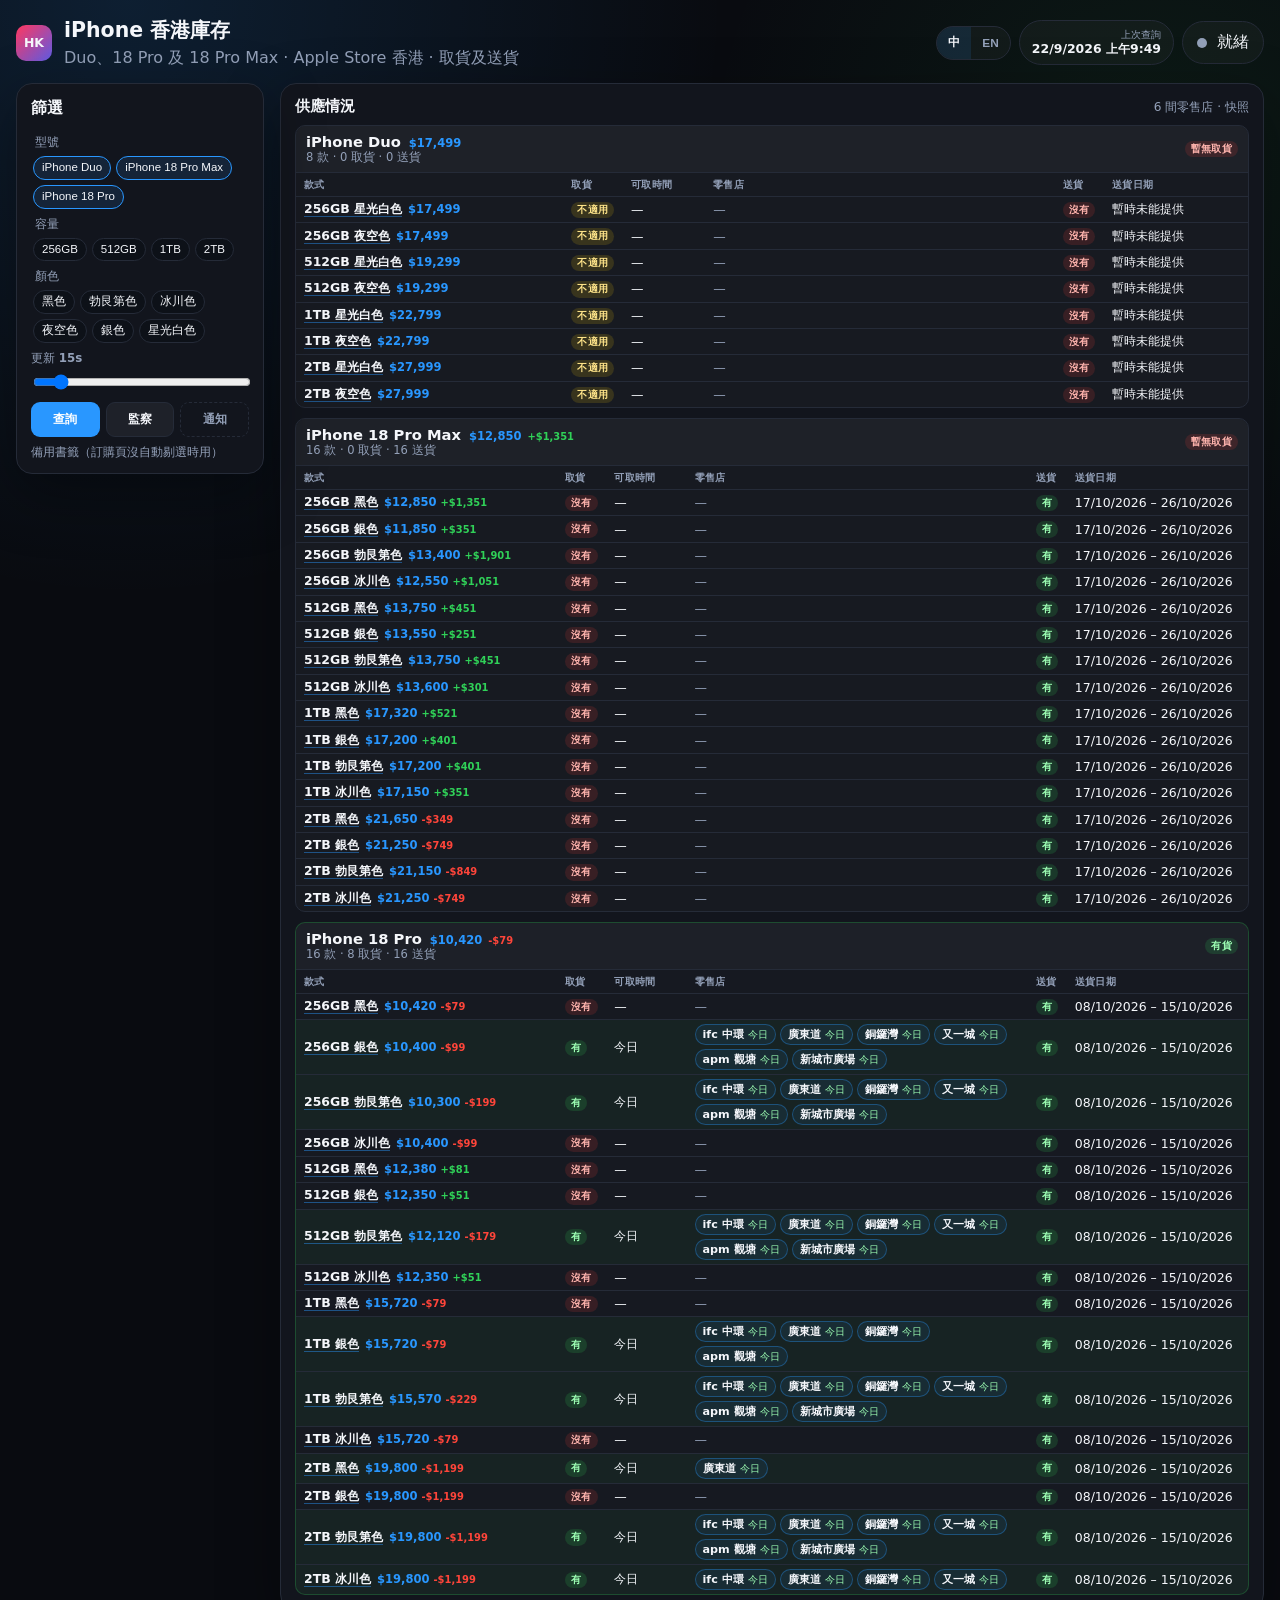
==== commit 19bf3186: "chore: refresh HK iPhone stock snapshot [skip ci]" ====
--- a/docs/index.html
+++ b/docs/index.html
@@ -689,7 +689,7 @@
 {"country": "hk", "stores": {"R428": "ifc mall (Central)", "R499": "Canton Road (Tsim Sha Tsui)", "R409": "Causeway Bay", "R485": "Festival Walk (Kowloon Tong)", "R673": "apm Hong Kong (Kwun Tong)", "R610": "New Town Plaza (Sha Tin)"}, "model_order": ["duo", "18-pro-max", "18-pro"], "models": {"duo": {"name": "iPhone Duo", "buy_url": "https://www.apple.com/hk/shop/buy-iphone/iphone-duo", "screen": "7.6-inch-display", "variants": {"MK2D4ZA/A": "256GB Star White", "MK2E4ZA/A": "256GB Night Sky", "MK2F4ZA/A": "512GB Star White", "MK2G4ZA/A": "512GB Night Sky", "MK2H4ZA/A": "1TB Star White", "MK2J4ZA/A": "1TB Night Sky", "MK2K4ZA/A": "2TB Star White", "MK2L4ZA/A": "2TB Night Sky"}}, "18-pro-max": {"name": "iPhone 18 Pro Max", "buy_url": "https://www.apple.com/hk/shop/buy-iphone/iphone-18-pro", "screen": "6.9-inch-display", "variants": {"MJXN4ZA/A": "256GB Black", "MJXP4ZA/A": "256GB Silver", "MJXQ4ZA/A": "256GB Burgundy", "MJXR4ZA/A": "256GB Glacier", "MJXT4ZA/A": "512GB Black", "MJXU4ZA/A": "512GB Silver", "MJXV4ZA/A": "512GB Burgundy", "MJXW4ZA/A": "512GB Glacier", "MJXX4ZA/A": "1TB Black", "MJXY4ZA/A": "1TB Silver", "MJY04ZA/A": "1TB Burgundy", "MJY14ZA/A": "1TB Glacier", "MJY24ZA/A": "2TB Black", "MJY34ZA/A": "2TB Silver", "MJY44ZA/A": "2TB Burgundy", "MJY54ZA/A": "2TB Glacier"}}, "18-pro": {"name": "iPhone 18 Pro", "buy_url": "https://www.apple.com/hk/shop/buy-iphone/iphone-18-pro", "screen": "6.3-inch-display", "variants": {"MJRP4ZA/A": "256GB Black", "MJRQ4ZA/A": "256GB Silver", "MJRR4ZA/A": "256GB Burgundy", "MJRT4ZA/A": "256GB Glacier", "MJRU4ZA/A": "512GB Black", "MJRV4ZA/A": "512GB Silver", "MJRW4ZA/A": "512GB Burgundy", "MJRX4ZA/A": "512GB Glacier", "MJRY4ZA/A": "1TB Black", "MJT04ZA/A": "1TB Silver", "MJT14ZA/A": "1TB Burgundy", "MJT24ZA/A": "1TB Glacier", "MJT34ZA/A": "2TB Black", "MJT44ZA/A": "2TB Silver", "MJT54ZA/A": "2TB Burgundy", "MJT64ZA/A": "2TB Glacier"}}}}
   </script>
   <script type="application/json" id="embedded-stock">
-{"checked_at": "2026-09-22T09:46:57.384110+00:00", "part_numbers": ["MK2D4ZA/A", "MK2E4ZA/A", "MK2F4ZA/A", "MK2G4ZA/A", "MK2H4ZA/A", "MK2J4ZA/A", "MK2K4ZA/A", "MK2L4ZA/A", "MJXN4ZA/A", "MJXP4ZA/A", "MJXQ4ZA/A", "MJXR4ZA/A", "MJXT4ZA/A", "MJXU4ZA/A", "MJXV4ZA/A", "MJXW4ZA/A", "MJXX4ZA/A", "MJXY4ZA/A", "MJY04ZA/A", "MJY14ZA/A", "MJY24ZA/A", "MJY34ZA/A", "MJY44ZA/A", "MJY54ZA/A", "MJRP4ZA/A", "MJRQ4ZA/A", "MJRR4ZA/A", "MJRT4ZA/A", "MJRU4ZA/A", "MJRV4ZA/A", "MJRW4ZA/A", "MJRX4ZA/A", "MJRY4ZA/A", "MJT04ZA/A", "MJT14ZA/A", "MJT24ZA/A", "MJT34ZA/A", "MJT44ZA/A", "MJT54ZA/A", "MJT64ZA/A"], "models": [{"id": "duo", "name": "iPhone Duo", "summary": {"variant_count": 8, "pickup_available": 0, "delivery_available": 0}, "variants": [{"part_number": "MK2D4ZA/A", "label": "256GB Star White", "order_url": "https://www.apple.com/hk/shop/buy-iphone/iphone-duo/7.6-inch-display-256gb-star-white?product=MK2D4ZA%2FA&purchaseOption=fullPrice&igt=1", "pickup_status": "ineligible", "pickup_quote": "Currently unavailable", "pickup_when": "Currently unavailable", "pickup_stores": [], "delivery_status": "unavailable", "delivery_date": "Currently Unavailable"}, {"part_number": "MK2E4ZA/A", "label": "256GB Night Sky", "order_url": "https://www.apple.com/hk/shop/buy-iphone/iphone-duo/7.6-inch-display-256gb-night-sky?product=MK2E4ZA%2FA&purchaseOption=fullPrice&igt=1", "pickup_status": "ineligible", "pickup_quote": "Currently unavailable", "pickup_when": "Currently unavailable", "pickup_stores": [], "delivery_status": "unavailable", "delivery_date": "Currently Unavailable"}, {"part_number": "MK2F4ZA/A", "label": "512GB Star White", "order_url": "https://www.apple.com/hk/shop/buy-iphone/iphone-duo/7.6-inch-display-512gb-star-white?product=MK2F4ZA%2FA&purchaseOption=fullPrice&igt=1", "pickup_status": "ineligible", "pickup_quote": "Currently unavailable", "pickup_when": "Currently unavailable", "pickup_stores": [], "delivery_status": "unavailable", "delivery_date": "Currently Unavailable"}, {"part_number": "MK2G4ZA/A", "label": "512GB Night Sky", "order_url": "https://www.apple.com/hk/shop/buy-iphone/iphone-duo/7.6-inch-display-512gb-night-sky?product=MK2G4ZA%2FA&purchaseOption=fullPrice&igt=1", "pickup_status": "ineligible", "pickup_quote": "Currently unavailable", "pickup_when": "Currently unavailable", "pickup_stores": [], "delivery_status": "unavailable", "delivery_date": "Currently Unavailable"}, {"part_number": "MK2H4ZA/A", "label": "1TB Star White", "order_url": "https://www.apple.com/hk/shop/buy-iphone/iphone-duo/7.6-inch-display-1tb-star-white?product=MK2H4ZA%2FA&purchaseOption=fullPrice&igt=1", "pickup_status": "ineligible", "pickup_quote": "Currently unavailable", "pickup_when": "Currently unavailable", "pickup_stores": [], "delivery_status": "unavailable", "delivery_date": "Currently Unavailable"}, {"part_number": "MK2J4ZA/A", "label": "1TB Night Sky", "order_url": "https://www.apple.com/hk/shop/buy-iphone/iphone-duo/7.6-inch-display-1tb-night-sky?product=MK2J4ZA%2FA&purchaseOption=fullPrice&igt=1", "pickup_status": "ineligible", "pickup_quote": "Currently unavailable", "pickup_when": "Currently unavailable", "pickup_stores": [], "delivery_status": "unavailable", "delivery_date": "Currently Unavailable"}, {"part_number": "MK2K4ZA/A", "label": "2TB Star White", "order_url": "https://www.apple.com/hk/shop/buy-iphone/iphone-duo/7.6-inch-display-2tb-star-white?product=MK2K4ZA%2FA&purchaseOption=fullPrice&igt=1", "pickup_status": "ineligible", "pickup_quote": "Currently unavailable", "pickup_when": "Currently unavailable", "pickup_stores": [], "delivery_status": "unavailable", "delivery_date": "Currently Unavailable"}, {"part_number": "MK2L4ZA/A", "label": "2TB Night Sky", "order_url": "https://www.apple.com/hk/shop/buy-iphone/iphone-duo/7.6-inch-display-2tb-night-sky?product=MK2L4ZA%2FA&purchaseOption=fullPrice&igt=1", "pickup_status": "ineligible", "pickup_quote": "Currently unavailable", "pickup_when": "Currently unavailable", "pickup_stores": [], "delivery_status": "unavailable", "delivery_date": "Currently Unavailable"}]}, {"id": "18-pro-max", "name": "iPhone 18 Pro Max", "summary": {"variant_count": 16, "pickup_available": 0, "delivery_available": 16}, "variants": [{"part_number": "MJXN4ZA/A", "label": "256GB Black", "order_url": "https://www.apple.com/hk/shop/buy-iphone/iphone-18-pro/6.9-inch-display-256gb-black?product=MJXN4ZA%2FA&purchaseOption=fullPrice&igt=1", "pickup_status": "unavailable", "pickup_quote": "Currently unavailable", "pickup_when": "Currently unavailable", "pickup_stores": [], "delivery_status": "available", "delivery_date": "17/10/2026 – 26/10/2026"}, {"part_number": "MJXP4ZA/A", "label": "256GB Silver", "order_url": "https://www.apple.com/hk/shop/buy-iphone/iphone-18-pro/6.9-inch-display-256gb-silver?product=MJXP4ZA%2FA&purchaseOption=fullPrice&igt=1", "pickup_status": "unavailable", "pickup_quote": "Currently unavailable", "pickup_when": "Currently unavailable", "pickup_stores": [], "delivery_status": "available", "delivery_date": "17/10/2026 – 26/10/2026"}, {"part_number": "MJXQ4ZA/A", "label": "256GB Burgundy", "order_url": "https://www.apple.com/hk/shop/buy-iphone/iphone-18-pro/6.9-inch-display-256gb-burgundy?product=MJXQ4ZA%2FA&purchaseOption=fullPrice&igt=1", "pickup_status": "unavailable", "pickup_quote": "Currently unavailable", "pickup_when": "Currently unavailable", "pickup_stores": [], "delivery_status": "available", "delivery_date": "17/10/2026 – 26/10/2026"}, {"part_number": "MJXR4ZA/A", "label": "256GB Glacier", "order_url": "https://www.apple.com/hk/shop/buy-iphone/iphone-18-pro/6.9-inch-display-256gb-glacier?product=MJXR4ZA%2FA&purchaseOption=fullPrice&igt=1", "pickup_status": "unavailable", "pickup_quote": "Currently unavailable", "pickup_when": "Currently unavailable", "pickup_stores": [], "delivery_status": "available", "delivery_date": "17/10/2026 – 26/10/2026"}, {"part_number": "MJXT4ZA/A", "label": "512GB Black", "order_url": "https://www.apple.com/hk/shop/buy-iphone/iphone-18-pro/6.9-inch-display-512gb-black?product=MJXT4ZA%2FA&purchaseOption=fullPrice&igt=1", "pickup_status": "unavailable", "pickup_quote": "Currently unavailable", "pickup_when": "Currently unavailable", "pickup_stores": [], "delivery_status": "available", "delivery_date": "17/10/2026 – 26/10/2026"}, {"part_number": "MJXU4ZA/A", "label": "512GB Silver", "order_url": "https://www.apple.com/hk/shop/buy-iphone/iphone-18-pro/6.9-inch-display-512gb-silver?product=MJXU4ZA%2FA&purchaseOption=fullPrice&igt=1", "pickup_status": "unavailable", "pickup_quote": "Currently unavailable", "pickup_when": "Currently unavailable", "pickup_stores": [], "delivery_status": "available", "delivery_date": "17/10/2026 – 26/10/2026"}, {"part_number": "MJXV4ZA/A", "label": "512GB Burgundy", "order_url": "https://www.apple.com/hk/shop/buy-iphone/iphone-18-pro/6.9-inch-display-512gb-burgundy?product=MJXV4ZA%2FA&purchaseOption=fullPrice&igt=1", "pickup_status": "unavailable", "pickup_quote": "Currently unavailable", "pickup_when": "Currently unavailable", "pickup_stores": [], "delivery_status": "available", "delivery_date": "17/10/2026 – 26/10/2026"}, {"part_number": "MJXW4ZA/A", "label": "512GB Glacier", "order_url": "https://www.apple.com/hk/shop/buy-iphone/iphone-18-pro/6.9-inch-display-512gb-glacier?product=MJXW4ZA%2FA&purchaseOption=fullPrice&igt=1", "pickup_status": "unavailable", "pickup_quote": "Currently unavailable", "pickup_when": "Currently unavailable", "pickup_stores": [], "delivery_status": "available", "delivery_date": "17/10/2026 – 26/10/2026"}, {"part_number": "MJXX4ZA/A", "label": "1TB Black", "order_url": "https://www.apple.com/hk/shop/buy-iphone/iphone-18-pro/6.9-inch-display-1tb-black?product=MJXX4ZA%2FA&purchaseOption=fullPrice&igt=1", "pickup_status": "unavailable", "pickup_quote": "Currently unavailable", "pickup_when": "Currently unavailable", "pickup_stores": [], "delivery_status": "available", "delivery_date": "17/10/2026 – 26/10/2026"}, {"part_number": "MJXY4ZA/A", "label": "1TB Silver", "order_url": "https://www.apple.com/hk/shop/buy-iphone/iphone-18-pro/6.9-inch-display-1tb-silver?product=MJXY4ZA%2FA&purchaseOption=fullPrice&igt=1", "pickup_status": "unavailable", "pickup_quote": "Currently unavailable", "pickup_when": "Currently unavailable", "pickup_stores": [], "delivery_status": "available", "delivery_date": "17/10/2026 – 26/10/2026"}, {"part_number": "MJY04ZA/A", "label": "1TB Burgundy", "order_url": "https://www.apple.com/hk/shop/buy-iphone/iphone-18-pro/6.9-inch-display-1tb-burgundy?product=MJY04ZA%2FA&purchaseOption=fullPrice&igt=1", "pickup_status": "unavailable", "pickup_quote": "Currently unavailable", "pickup_when": "Currently unavailable", "pickup_stores": [], "delivery_status": "available", "delivery_date": "17/10/2026 – 26/10/2026"}, {"part_number": "MJY14ZA/A", "label": "1TB Glacier", "order_url": "https://www.apple.com/hk/shop/buy-iphone/iphone-18-pro/6.9-inch-display-1tb-glacier?product=MJY14ZA%2FA&purchaseOption=fullPrice&igt=1", "pickup_status": "unavailable", "pickup_quote": "Currently unavailable", "pickup_when": "Currently unavailable", "pickup_stores": [], "delivery_status": "available", "delivery_date": "17/10/2026 – 26/10/2026"}, {"part_number": "MJY24ZA/A", "label": "2TB Black", "order_url": "https://www.apple.com/hk/shop/buy-iphone/iphone-18-pro/6.9-inch-display-2tb-black?product=MJY24ZA%2FA&purchaseOption=fullPrice&igt=1", "pickup_status": "unavailable", "pickup_quote": "Currently unavailable", "pickup_when": "Currently unavailable", "pickup_stores": [], "delivery_status": "available", "delivery_date": "17/10/2026 – 26/10/2026"}, {"part_number": "MJY34ZA/A", "label": "2TB Silver", "order_url": "https://www.apple.com/hk/shop/buy-iphone/iphone-18-pro/6.9-inch-display-2tb-silver?product=MJY34ZA%2FA&purchaseOption=fullPrice&igt=1", "pickup_status": "unavailable", "pickup_quote": "Currently unavailable", "pickup_when": "Currently unavailable", "pickup_stores": [], "delivery_status": "available", "delivery_date": "17/10/2026 – 26/10/2026"}, {"part_number": "MJY44ZA/A", "label": "2TB Burgundy", "order_url": "https://www.apple.com/hk/shop/buy-iphone/iphone-18-pro/6.9-inch-display-2tb-burgundy?product=MJY44ZA%2FA&purchaseOption=fullPrice&igt=1", "pickup_status": "unavailable", "pickup_quote": "Currently unavailable", "pickup_when": "Currently unavailable", "pickup_stores": [], "delivery_status": "available", "delivery_date": "17/10/2026 – 26/10/2026"}, {"part_number": "MJY54ZA/A", "label": "2TB Glacier", "order_url": "https://www.apple.com/hk/shop/buy-iphone/iphone-18-pro/6.9-inch-display-2tb-glacier?product=MJY54ZA%2FA&purchaseOption=fullPrice&igt=1", "pickup_status": "unavailable", "pickup_quote": "Currently unavailable", "pickup_when": "Currently unavailable", "pickup_stores": [], "delivery_status": "available", "delivery_date": "17/10/2026 – 26/10/2026"}]}, {"id": "18-pro", "name": "iPhone 18 Pro", "summary": {"variant_count": 16, "pickup_available": 8, "delivery_available": 16}, "variants": [{"part_number": "MJRP4ZA/A", "label": "256GB Black", "order_url": "https://www.apple.com/hk/shop/buy-iphone/iphone-18-pro/6.3-inch-display-256gb-black?product=MJRP4ZA%2FA&purchaseOption=fullPrice&igt=1", "pickup_status": "unavailable", "pickup_quote": "Currently unavailable", "pickup_when": "Currently unavailable", "pickup_stores": [], "delivery_status": "available", "delivery_date": "08/10/2026 – 15/10/2026"}, {"part_number": "MJRQ4ZA/A", "label": "256GB Silver", "order_url": "https://www.apple.com/hk/shop/buy-iphone/iphone-18-pro/6.3-inch-display-256gb-silver?product=MJRQ4ZA%2FA&purchaseOption=fullPrice&igt=1", "pickup_status": "available", "pickup_quote": "Available Today", "pickup_when": "Today", "pickup_stores": [{"store_name": "ifc mall", "store_number": "R428", "city": "Central", "quote": "Available Today", "available_when": "Today", "store_url": "https://www.apple.com/hk/retail/ifcmall/", "order_url": "https://www.apple.com/hk/shop/buy-iphone/iphone-18-pro/6.3-inch-display-256gb-silver?product=MJRQ4ZA%2FA&purchaseOption=fullPrice&igt=1"}, {"store_name": "Canton Road", "store_number": "R499", "city": "Tsim Sha Tsui", "quote": "Available Today", "available_when": "Today", "store_url": "https://www.apple.com/hk/retail/cantonroad", "order_url": "https://www.apple.com/hk/shop/buy-iphone/iphone-18-pro/6.3-inch-display-256gb-silver?product=MJRQ4ZA%2FA&purchaseOption=fullPrice&igt=1"}, {"store_name": "Causeway Bay", "store_number": "R409", "city": "Causeway Bay", "quote": "Available Today", "available_when": "Today", "store_url": "https://www.apple.com/hk/retail/causewaybay", "order_url": "https://www.apple.com/hk/shop/buy-iphone/iphone-18-pro/6.3-inch-display-256gb-silver?product=MJRQ4ZA%2FA&purchaseOption=fullPrice&igt=1"}, {"store_name": "Festival Walk", "store_number": "R485", "city": "Kowloon Tong", "quote": "Available Today", "available_when": "Today", "store_url": "https://www.apple.com/hk/retail/festivalwalk", "order_url": "https://www.apple.com/hk/shop/buy-iphone/iphone-18-pro/6.3-inch-display-256gb-silver?product=MJRQ4ZA%2FA&purchaseOption=fullPrice&igt=1"}, {"store_name": "apm Hong Kong", "store_number": "R673", "city": "Kwun Tong", "quote": "Available Today", "available_when": "Today", "store_url": "https://www.apple.com/hk/retail/apmhongkong", "order_url": "https://www.apple.com/hk/shop/buy-iphone/iphone-18-pro/6.3-inch-display-256gb-silver?product=MJRQ4ZA%2FA&purchaseOption=fullPrice&igt=1"}, {"store_name": "New Town Plaza", "store_number": "R610", "city": "Sha Tin", "quote": "Available Today", "available_when": "Today", "store_url": "https://www.apple.com/hk/retail/newtownplaza", "order_url": "https://www.apple.com/hk/shop/buy-iphone/iphone-18-pro/6.3-inch-display-256gb-silver?product=MJRQ4ZA%2FA&purchaseOption=fullPrice&igt=1"}], "delivery_status": "available", "delivery_date": "08/10/2026 – 15/10/2026"}, {"part_number": "MJRR4ZA/A", "label": "256GB Burgundy", "order_url": "https://www.apple.com/hk/shop/buy-iphone/iphone-18-pro/6.3-inch-display-256gb-burgundy?product=MJRR4ZA%2FA&purchaseOption=fullPrice&igt=1", "pickup_status": "available", "pickup_quote": "Available Today", "pickup_when": "Today", "pickup_stores": [{"store_name": "ifc mall", "store_number": "R428", "city": "Central", "quote": "Available Today", "available_when": "Today", "store_url": "https://www.apple.com/hk/retail/ifcmall/", "order_url": "https://www.apple.com/hk/shop/buy-iphone/iphone-18-pro/6.3-inch-display-256gb-burgundy?product=MJRR4ZA%2FA&purchaseOption=fullPrice&igt=1"}, {"store_name": "Canton Road", "store_number": "R499", "city": "Tsim Sha Tsui", "quote": "Available Today", "available_when": "Today", "store_url": "https://www.apple.com/hk/retail/cantonroad", "order_url": "https://www.apple.com/hk/shop/buy-iphone/iphone-18-pro/6.3-inch-display-256gb-burgundy?product=MJRR4ZA%2FA&purchaseOption=fullPrice&igt=1"}, {"store_name": "Causeway Bay", "store_number": "R409", "city": "Causeway Bay", "quote": "Available Today", "available_when": "Today", "store_url": "https://www.apple.com/hk/retail/causewaybay", "order_url": "https://www.apple.com/hk/shop/buy-iphone/iphone-18-pro/6.3-inch-display-256gb-burgundy?product=MJRR4ZA%2FA&purchaseOption=fullPrice&igt=1"}, {"store_name": "Festival Walk", "store_number": "R485", "city": "Kowloon Tong", "quote": "Available Today", "available_when": "Today", "store_url": "https://www.apple.com/hk/retail/festivalwalk", "order_url": "https://www.apple.com/hk/shop/buy-iphone/iphone-18-pro/6.3-inch-display-256gb-burgundy?product=MJRR4ZA%2FA&purchaseOption=fullPrice&igt=1"}, {"store_name": "apm Hong Kong", "store_number": "R673", "city": "Kwun Tong", "quote": "Available Today", "available_when": "Today", "store_url": "https://www.apple.com/hk/retail/apmhongkong", "order_url": "https://www.apple.com/hk/shop/buy-iphone/iphone-18-pro/6.3-inch-display-256gb-burgundy?product=MJRR4ZA%2FA&purchaseOption=fullPrice&igt=1"}, {"store_name": "New Town Plaza", "store_number": "R610", "city": "Sha Tin", "quote": "Available Today", "available_when": "Today", "store_url": "https://www.apple.com/hk/retail/newtownplaza", "order_url": "https://www.apple.com/hk/shop/buy-iphone/iphone-18-pro/6.3-inch-display-256gb-burgundy?product=MJRR4ZA%2FA&purchaseOption=fullPrice&igt=1"}], "delivery_status": "available", "delivery_date": "08/10/2026 – 15/10/2026"}, {"part_number": "MJRT4ZA/A", "label": "256GB Glacier", "order_url": "https://www.apple.com/hk/shop/buy-iphone/iphone-18-pro/6.3-inch-display-256gb-glacier?product=MJRT4ZA%2FA&purchaseOption=fullPrice&igt=1", "pickup_status": "unavailable", "pickup_quote": "Currently unavailable", "pickup_when": "Currently unavailable", "pickup_stores": [], "delivery_status": "available", "delivery_date": "08/10/2026 – 15/10/2026"}, {"part_number": "MJRU4ZA/A", "label": "512GB Black", "order_url": "https://www.apple.com/hk/shop/buy-iphone/iphone-18-pro/6.3-inch-display-512gb-black?product=MJRU4ZA%2FA&purchaseOption=fullPrice&igt=1", "pickup_status": "unavailable", "pickup_quote": "Currently unavailable", "pickup_when": "Currently unavailable", "pickup_stores": [], "delivery_status": "available", "delivery_date": "08/10/2026 – 15/10/2026"}, {"part_number": "MJRV4ZA/A", "label": "512GB Silver", "order_url": "https://www.apple.com/hk/shop/buy-iphone/iphone-18-pro/6.3-inch-display-512gb-silver?product=MJRV4ZA%2FA&purchaseOption=fullPrice&igt=1", "pickup_status": "unavailable", "pickup_quote": "Currently unavailable", "pickup_when": "Currently unavailable", "pickup_stores": [], "delivery_status": "available", "delivery_date": "08/10/2026 – 15/10/2026"}, {"part_number": "MJRW4ZA/A", "label": "512GB Burgundy", "order_url": "https://www.apple.com/hk/shop/buy-iphone/iphone-18-pro/6.3-inch-display-512gb-burgundy?product=MJRW4ZA%2FA&purchaseOption=fullPrice&igt=1", "pickup_status": "available", "pickup_quote": "Available Today", "pickup_when": "Today", "pickup_stores": [{"store_name": "ifc mall", "store_number": "R428", "city": "Central", "quote": "Available Today", "available_when": "Today", "store_url": "https://www.apple.com/hk/retail/ifcmall/", "order_url": "https://www.apple.com/hk/shop/buy-iphone/iphone-18-pro/6.3-inch-display-512gb-burgundy?product=MJRW4ZA%2FA&purchaseOption=fullPrice&igt=1"}, {"store_name": "Canton Road", "store_number": "R499", "city": "Tsim Sha Tsui", "quote": "Available Today", "available_when": "Today", "store_url": "https://www.apple.com/hk/retail/cantonroad", "order_url": "https://www.apple.com/hk/shop/buy-iphone/iphone-18-pro/6.3-inch-display-512gb-burgundy?product=MJRW4ZA%2FA&purchaseOption=fullPrice&igt=1"}, {"store_name": "Causeway Bay", "store_number": "R409", "city": "Causeway Bay", "quote": "Available Today", "available_when": "Today", "store_url": "https://www.apple.com/hk/retail/causewaybay", "order_url": "https://www.apple.com/hk/shop/buy-iphone/iphone-18-pro/6.3-inch-display-512gb-burgundy?product=MJRW4ZA%2FA&purchaseOption=fullPrice&igt=1"}, {"store_name": "Festival Walk", "store_number": "R485", "city": "Kowloon Tong", "quote": "Available Today", "available_when": "Today", "store_url": "https://www.apple.com/hk/retail/festivalwalk", "order_url": "https://www.apple.com/hk/shop/buy-iphone/iphone-18-pro/6.3-inch-display-512gb-burgundy?product=MJRW4ZA%2FA&purchaseOption=fullPrice&igt=1"}, {"store_name": "apm Hong Kong", "store_number": "R673", "city": "Kwun Tong", "quote": "Available Today", "available_when": "Today", "store_url": "https://www.apple.com/hk/retail/apmhongkong", "order_url": "https://www.apple.com/hk/shop/buy-iphone/iphone-18-pro/6.3-inch-display-512gb-burgundy?product=MJRW4ZA%2FA&purchaseOption=fullPrice&igt=1"}, {"store_name": "New Town Plaza", "store_number": "R610", "city": "Sha Tin", "quote": "Available Today", "available_when": "Today", "store_url": "https://www.apple.com/hk/retail/newtownplaza", "order_url": "https://www.apple.com/hk/shop/buy-iphone/iphone-18-pro/6.3-inch-display-512gb-burgundy?product=MJRW4ZA%2FA&purchaseOption=fullPrice&igt=1"}], "delivery_status": "available", "delivery_date": "08/10/2026 – 15/10/2026"}, {"part_number": "MJRX4ZA/A", "label": "512GB Glacier", "order_url": "https://www.apple.com/hk/shop/buy-iphone/iphone-18-pro/6.3-inch-display-512gb-glacier?product=MJRX4ZA%2FA&purchaseOption=fullPrice&igt=1", "pickup_status": "unavailable", "pickup_quote": "Currently unavailable", "pickup_when": "Currently unavailable", "pickup_stores": [], "delivery_status": "available", "delivery_date": "08/10/2026 – 15/10/2026"}, {"part_number": "MJRY4ZA/A", "label": "1TB Black", "order_url": "https://www.apple.com/hk/shop/buy-iphone/iphone-18-pro/6.3-inch-display-1tb-black?product=MJRY4ZA%2FA&purchaseOption=fullPrice&igt=1", "pickup_status": "unavailable", "pickup_quote": "Currently unavailable", "pickup_when": "Currently unavailable", "pickup_stores": [], "delivery_status": "available", "delivery_date": "08/10/2026 – 15/10/2026"}, {"part_number": "MJT04ZA/A", "label": "1TB Silver", "order_url": "https://www.apple.com/hk/shop/buy-iphone/iphone-18-pro/6.3-inch-display-1tb-silver?product=MJT04ZA%2FA&purchaseOption=fullPrice&igt=1", "pickup_status": "available", "pickup_quote": "Available Today", "pickup_when": "Today", "pickup_stores": [{"store_name": "ifc mall", "store_number": "R428", "city": "Central", "quote": "Available Today", "available_when": "Today", "store_url": "https://www.apple.com/hk/retail/ifcmall/", "order_url": "https://www.apple.com/hk/shop/buy-iphone/iphone-18-pro/6.3-inch-display-1tb-silver?product=MJT04ZA%2FA&purchaseOption=fullPrice&igt=1"}, {"store_name": "Canton Road", "store_number": "R499", "city": "Tsim Sha Tsui", "quote": "Available Today", "available_when": "Today", "store_url": "https://www.apple.com/hk/retail/cantonroad", "order_url": "https://www.apple.com/hk/shop/buy-iphone/iphone-18-pro/6.3-inch-display-1tb-silver?product=MJT04ZA%2FA&purchaseOption=fullPrice&igt=1"}, {"store_name": "Causeway Bay", "store_number": "R409", "city": "Causeway Bay", "quote": "Available Today", "available_when": "Today", "store_url": "https://www.apple.com/hk/retail/causewaybay", "order_url": "https://www.apple.com/hk/shop/buy-iphone/iphone-18-pro/6.3-inch-display-1tb-silver?product=MJT04ZA%2FA&purchaseOption=fullPrice&igt=1"}, {"store_name": "apm Hong Kong", "store_number": "R673", "city": "Kwun Tong", "quote": "Available Today", "available_when": "Today", "store_url": "https://www.apple.com/hk/retail/apmhongkong", "order_url": "https://www.apple.com/hk/shop/buy-iphone/iphone-18-pro/6.3-inch-display-1tb-silver?product=MJT04ZA%2FA&purchaseOption=fullPrice&igt=1"}], "delivery_status": "available", "delivery_date": "08/10/2026 – 15/10/2026"}, {"part_number": "MJT14ZA/A", "label": "1TB Burgundy", "order_url": "https://www.apple.com/hk/shop/buy-iphone/iphone-18-pro/6.3-inch-display-1tb-burgundy?product=MJT14ZA%2FA&purchaseOption=fullPrice&igt=1", "pickup_status": "available", "pickup_quote": "Available Today", "pickup_when": "Today", "pickup_stores": [{"store_name": "ifc mall", "store_number": "R428", "city": "Central", "quote": "Available Today", "available_when": "Today", "store_url": "https://www.apple.com/hk/retail/ifcmall/", "order_url": "https://www.apple.com/hk/shop/buy-iphone/iphone-18-pro/6.3-inch-display-1tb-burgundy?product=MJT14ZA%2FA&purchaseOption=fullPrice&igt=1"}, {"store_name": "Canton Road", "store_number": "R499", "city": "Tsim Sha Tsui", "quote": "Available Today", "available_when": "Today", "store_url": "https://www.apple.com/hk/retail/cantonroad", "order_url": "https://www.apple.com/hk/shop/buy-iphone/iphone-18-pro/6.3-inch-display-1tb-burgundy?product=MJT14ZA%2FA&purchaseOption=fullPrice&igt=1"}, {"store_name": "Causeway Bay", "store_number": "R409", "city": "Causeway Bay", "quote": "Available Today", "available_when": "Today", "store_url": "https://www.apple.com/hk/retail/causewaybay", "order_url": "https://www.apple.com/hk/shop/buy-iphone/iphone-18-pro/6.3-inch-display-1tb-burgundy?product=MJT14ZA%2FA&purchaseOption=fullPrice&igt=1"}, {"store_name": "Festival Walk", "store_number": "R485", "city": "Kowloon Tong", "quote": "Available Today", "available_when": "Today", "store_url": "https://www.apple.com/hk/retail/festivalwalk", "order_url": "https://www.apple.com/hk/shop/buy-iphone/iphone-18-pro/6.3-inch-display-1tb-burgundy?product=MJT14ZA%2FA&purchaseOption=fullPrice&igt=1"}, {"store_name": "apm Hong Kong", "store_number": "R673", "city": "Kwun Tong", "quote": "Available Today", "available_when": "Today", "store_url": "https://www.apple.com/hk/retail/apmhongkong", "order_url": "https://www.apple.com/hk/shop/buy-iphone/iphone-18-pro/6.3-inch-display-1tb-burgundy?product=MJT14ZA%2FA&purchaseOption=fullPrice&igt=1"}, {"store_name": "New Town Plaza", "store_number": "R610", "city": "Sha Tin", "quote": "Available Today", "available_when": "Today", "store_url": "https://www.apple.com/hk/retail/newtownplaza", "order_url": "https://www.apple.com/hk/shop/buy-iphone/iphone-18-pro/6.3-inch-display-1tb-burgundy?product=MJT14ZA%2FA&purchaseOption=fullPrice&igt=1"}], "delivery_status": "available", "delivery_date": "08/10/2026 – 15/10/2026"}, {"part_number": "MJT24ZA/A", "label": "1TB Glacier", "order_url": "https://www.apple.com/hk/shop/buy-iphone/iphone-18-pro/6.3-inch-display-1tb-glacier?product=MJT24ZA%2FA&purchaseOption=fullPrice&igt=1", "pickup_status": "unavailable", "pickup_quote": "Currently unavailable", "pickup_when": "Currently unavailable", "pickup_stores": [], "delivery_status": "available", "delivery_date": "08/10/2026 – 15/10/2026"}, {"part_number": "MJT34ZA/A", "label": "2TB Black", "order_url": "https://www.apple.com/hk/shop/buy-iphone/iphone-18-pro/6.3-inch-display-2tb-black?product=MJT34ZA%2FA&purchaseOption=fullPrice&igt=1", "pickup_status": "available", "pickup_quote": "Currently unavailable", "pickup_when": "Today", "pickup_stores": [{"store_name": "Canton Road", "store_number": "R499", "city": "Tsim Sha Tsui", "quote": "Available Today", "available_when": "Today", "store_url": "https://www.apple.com/hk/retail/cantonroad", "order_url": "https://www.apple.com/hk/shop/buy-iphone/iphone-18-pro/6.3-inch-display-2tb-black?product=MJT34ZA%2FA&purchaseOption=fullPrice&igt=1"}], "delivery_status": "available", "delivery_date": "08/10/2026 – 15/10/2026"}, {"part_number": "MJT44ZA/A", "label": "2TB Silver", "order_url": "https://www.apple.com/hk/shop/buy-iphone/iphone-18-pro/6.3-inch-display-2tb-silver?product=MJT44ZA%2FA&purchaseOption=fullPrice&igt=1", "pickup_status": "unavailable", "pickup_quote": "Currently unavailable", "pickup_when": "Currently unavailable", "pickup_stores": [], "delivery_status": "available", "delivery_date": "08/10/2026 – 15/10/2026"}, {"part_number": "MJT54ZA/A", "label": "2TB Burgundy", "order_url": "https://www.apple.com/hk/shop/buy-iphone/iphone-18-pro/6.3-inch-display-2tb-burgundy?product=MJT54ZA%2FA&purchaseOption=fullPrice&igt=1", "pickup_status": "available", "pickup_quote": "Available Today", "pickup_when": "Today", "pickup_stores": [{"store_name": "ifc mall", "store_number": "R428", "city": "Central", "quote": "Available Today", "available_when": "Today", "store_url": "https://www.apple.com/hk/retail/ifcmall/", "order_url": "https://www.apple.com/hk/shop/buy-iphone/iphone-18-pro/6.3-inch-display-2tb-burgundy?product=MJT54ZA%2FA&purchaseOption=fullPrice&igt=1"}, {"store_name": "Canton Road", "store_number": "R499", "city": "Tsim Sha Tsui", "quote": "Available Today", "available_when": "Today", "store_url": "https://www.apple.com/hk/retail/cantonroad", "order_url": "https://www.apple.com/hk/shop/buy-iphone/iphone-18-pro/6.3-inch-display-2tb-burgundy?product=MJT54ZA%2FA&purchaseOption=fullPrice&igt=1"}, {"store_name": "Causeway Bay", "store_number": "R409", "city": "Causeway Bay", "quote": "Available Today", "available_when": "Today", "store_url": "https://www.apple.com/hk/retail/causewaybay", "order_url": "https://www.apple.com/hk/shop/buy-iphone/iphone-18-pro/6.3-inch-display-2tb-burgundy?product=MJT54ZA%2FA&purchaseOption=fullPrice&igt=1"}, {"store_name": "Festival Walk", "store_number": "R485", "city": "Kowloon Tong", "quote": "Available Today", "available_when": "Today", "store_url": "https://www.apple.com/hk/retail/festivalwalk", "order_url": "https://www.apple.com/hk/shop/buy-iphone/iphone-18-pro/6.3-inch-display-2tb-burgundy?product=MJT54ZA%2FA&purchaseOption=fullPrice&igt=1"}, {"store_name": "apm Hong Kong", "store_number": "R673", "city": "Kwun Tong", "quote": "Available Today", "available_when": "Today", "store_url": "https://www.apple.com/hk/retail/apmhongkong", "order_url": "https://www.apple.com/hk/shop/buy-iphone/iphone-18-pro/6.3-inch-display-2tb-burgundy?product=MJT54ZA%2FA&purchaseOption=fullPrice&igt=1"}, {"store_name": "New Town Plaza", "store_number": "R610", "city": "Sha Tin", "quote": "Available Today", "available_when": "Today", "store_url": "https://www.apple.com/hk/retail/newtownplaza", "order_url": "https://www.apple.com/hk/shop/buy-iphone/iphone-18-pro/6.3-inch-display-2tb-burgundy?product=MJT54ZA%2FA&purchaseOption=fullPrice&igt=1"}], "delivery_status": "available", "delivery_date": "08/10/2026 – 15/10/2026"}, {"part_number": "MJT64ZA/A", "label": "2TB Glacier", "order_url": "https://www.apple.com/hk/shop/buy-iphone/iphone-18-pro/6.3-inch-display-2tb-glacier?product=MJT64ZA%2FA&purchaseOption=fullPrice&igt=1", "pickup_status": "available", "pickup_quote": "Available Today", "pickup_when": "Today", "pickup_stores": [{"store_name": "ifc mall", "store_number": "R428", "city": "Central", "quote": "Available Today", "available_when": "Today", "store_url": "https://www.apple.com/hk/retail/ifcmall/", "order_url": "https://www.apple.com/hk/shop/buy-iphone/iphone-18-pro/6.3-inch-display-2tb-glacier?product=MJT64ZA%2FA&purchaseOption=fullPrice&igt=1"}, {"store_name": "Canton Road", "store_number": "R499", "city": "Tsim Sha Tsui", "quote": "Available Today", "available_when": "Today", "store_url": "https://www.apple.com/hk/retail/cantonroad", "order_url": "https://www.apple.com/hk/shop/buy-iphone/iphone-18-pro/6.3-inch-display-2tb-glacier?product=MJT64ZA%2FA&purchaseOption=fullPrice&igt=1"}, {"store_name": "Causeway Bay", "store_number": "R409", "city": "Causeway Bay", "quote": "Available Today", "available_when": "Today", "store_url": "https://www.apple.com/hk/retail/causewaybay", "order_url": "https://www.apple.com/hk/shop/buy-iphone/iphone-18-pro/6.3-inch-display-2tb-glacier?product=MJT64ZA%2FA&purchaseOption=fullPrice&igt=1"}, {"store_name": "Festival Walk", "store_number": "R485", "city": "Kowloon Tong", "quote": "Available Today", "available_when": "Today", "store_url": "https://www.apple.com/hk/retail/festivalwalk", "order_url": "https://www.apple.com/hk/shop/buy-iphone/iphone-18-pro/6.3-inch-display-2tb-glacier?product=MJT64ZA%2FA&purchaseOption=fullPrice&igt=1"}], "delivery_status": "available", "delivery_date": "08/10/2026 – 15/10/2026"}]}], "errors": [], "summary": {"model_count": 3, "variant_count": 40, "pickup_available": 39, "pickup_checked": 40, "delivery_available": 32, "delivery_checked": 40, "stores_checked": 6, "models_with_pickup": 1}, "source": "github-actions", "market_prices": {"18-pro|256GB|Black": {"price": 10420, "delta": -79}, "18-pro|256GB|Silver": {"price": 10400, "delta": -99}, "18-pro|256GB|Glacier": {"price": 10400, "delta": -99}, "18-pro|256GB|Burgundy": {"price": 10300, "delta": -199}, "18-pro|512GB|Black": {"price": 12380, "delta": 81}, "18-pro|512GB|Silver": {"price": 12350, "delta": 51}, "18-pro|512GB|Glacier": {"price": 12350, "delta": 51}, "18-pro|512GB|Burgundy": {"price": 12120, "delta": -179}, "18-pro|1TB|Black": {"price": 15720, "delta": -79}, "18-pro|1TB|Silver": {"price": 15720, "delta": -79}, "18-pro|1TB|Glacier": {"price": 15720, "delta": -79}, "18-pro|1TB|Burgundy": {"price": 15570, "delta": -229}, "18-pro|2TB|Black": {"price": 19800, "delta": -1199}, "18-pro|2TB|Silver": {"price": 19800, "delta": -1199}, "18-pro|2TB|Glacier": {"price": 19800, "delta": -1199}, "18-pro|2TB|Burgundy": {"price": 19800, "delta": -1199}, "18-pro-max|256GB|Black": {"price": 12850, "delta": 1351}, "18-pro-max|256GB|Silver": {"price": 11850, "delta": 351}, "18-pro-max|256GB|Glacier": {"price": 12550, "delta": 1051}, "18-pro-max|256GB|Burgundy": {"price": 13400, "delta": 1901}, "18-pro-max|512GB|Black": {"price": 13750, "delta": 451}, "18-pro-max|512GB|Silver": {"price": 13550, "delta": 251}, "18-pro-max|512GB|Glacier": {"price": 13600, "delta": 301}, "18-pro-max|512GB|Burgundy": {"price": 13750, "delta": 451}, "18-pro-max|1TB|Black": {"price": 17320, "delta": 521}, "18-pro-max|1TB|Silver": {"price": 17200, "delta": 401}, "18-pro-max|1TB|Glacier": {"price": 17150, "delta": 351}, "18-pro-max|1TB|Burgundy": {"price": 17200, "delta": 401}, "18-pro-max|2TB|Black": {"price": 21650, "delta": -349}, "18-pro-max|2TB|Silver": {"price": 21250, "delta": -749}, "18-pro-max|2TB|Glacier": {"price": 21250, "delta": -749}, "18-pro-max|2TB|Burgundy": {"price": 21150, "delta": -849}, "duo|256GB|Night Sky": {"price": 17499, "delta": 0}, "duo|256GB|Star White": {"price": 17499, "delta": 0}, "duo|512GB|Night Sky": {"price": 19299, "delta": 0}, "duo|512GB|Star White": {"price": 19299, "delta": 0}, "duo|1TB|Night Sky": {"price": 22799, "delta": 0}, "duo|1TB|Star White": {"price": 22799, "delta": 0}, "duo|2TB|Night Sky": {"price": 27999, "delta": 0}, "duo|2TB|Star White": {"price": 27999, "delta": 0}}, "market_updated_at": "2026-09-22 11:13", "market_source": "https://www.iphonepricehk.com/iphone-18-pro-max-duo-price"}
+{"checked_at": "2026-09-22T09:49:30.999432+00:00", "part_numbers": ["MK2D4ZA/A", "MK2E4ZA/A", "MK2F4ZA/A", "MK2G4ZA/A", "MK2H4ZA/A", "MK2J4ZA/A", "MK2K4ZA/A", "MK2L4ZA/A", "MJXN4ZA/A", "MJXP4ZA/A", "MJXQ4ZA/A", "MJXR4ZA/A", "MJXT4ZA/A", "MJXU4ZA/A", "MJXV4ZA/A", "MJXW4ZA/A", "MJXX4ZA/A", "MJXY4ZA/A", "MJY04ZA/A", "MJY14ZA/A", "MJY24ZA/A", "MJY34ZA/A", "MJY44ZA/A", "MJY54ZA/A", "MJRP4ZA/A", "MJRQ4ZA/A", "MJRR4ZA/A", "MJRT4ZA/A", "MJRU4ZA/A", "MJRV4ZA/A", "MJRW4ZA/A", "MJRX4ZA/A", "MJRY4ZA/A", "MJT04ZA/A", "MJT14ZA/A", "MJT24ZA/A", "MJT34ZA/A", "MJT44ZA/A", "MJT54ZA/A", "MJT64ZA/A"], "models": [{"id": "duo", "name": "iPhone Duo", "summary": {"variant_count": 8, "pickup_available": 0, "delivery_available": 0}, "variants": [{"part_number": "MK2D4ZA/A", "label": "256GB Star White", "order_url": "https://www.apple.com/hk/shop/buy-iphone/iphone-duo/7.6-inch-display-256gb-star-white?product=MK2D4ZA%2FA&purchaseOption=fullPrice&igt=1", "pickup_status": "ineligible", "pickup_quote": "Currently unavailable", "pickup_when": "Currently unavailable", "pickup_stores": [], "delivery_status": "unavailable", "delivery_date": "Currently Unavailable"}, {"part_number": "MK2E4ZA/A", "label": "256GB Night Sky", "order_url": "https://www.apple.com/hk/shop/buy-iphone/iphone-duo/7.6-inch-display-256gb-night-sky?product=MK2E4ZA%2FA&purchaseOption=fullPrice&igt=1", "pickup_status": "ineligible", "pickup_quote": "Currently unavailable", "pickup_when": "Currently unavailable", "pickup_stores": [], "delivery_status": "unavailable", "delivery_date": "Currently Unavailable"}, {"part_number": "MK2F4ZA/A", "label": "512GB Star White", "order_url": "https://www.apple.com/hk/shop/buy-iphone/iphone-duo/7.6-inch-display-512gb-star-white?product=MK2F4ZA%2FA&purchaseOption=fullPrice&igt=1", "pickup_status": "ineligible", "pickup_quote": "Currently unavailable", "pickup_when": "Currently unavailable", "pickup_stores": [], "delivery_status": "unavailable", "delivery_date": "Currently Unavailable"}, {"part_number": "MK2G4ZA/A", "label": "512GB Night Sky", "order_url": "https://www.apple.com/hk/shop/buy-iphone/iphone-duo/7.6-inch-display-512gb-night-sky?product=MK2G4ZA%2FA&purchaseOption=fullPrice&igt=1", "pickup_status": "ineligible", "pickup_quote": "Currently unavailable", "pickup_when": "Currently unavailable", "pickup_stores": [], "delivery_status": "unavailable", "delivery_date": "Currently Unavailable"}, {"part_number": "MK2H4ZA/A", "label": "1TB Star White", "order_url": "https://www.apple.com/hk/shop/buy-iphone/iphone-duo/7.6-inch-display-1tb-star-white?product=MK2H4ZA%2FA&purchaseOption=fullPrice&igt=1", "pickup_status": "ineligible", "pickup_quote": "Currently unavailable", "pickup_when": "Currently unavailable", "pickup_stores": [], "delivery_status": "unavailable", "delivery_date": "Currently Unavailable"}, {"part_number": "MK2J4ZA/A", "label": "1TB Night Sky", "order_url": "https://www.apple.com/hk/shop/buy-iphone/iphone-duo/7.6-inch-display-1tb-night-sky?product=MK2J4ZA%2FA&purchaseOption=fullPrice&igt=1", "pickup_status": "ineligible", "pickup_quote": "Currently unavailable", "pickup_when": "Currently unavailable", "pickup_stores": [], "delivery_status": "unavailable", "delivery_date": "Currently Unavailable"}, {"part_number": "MK2K4ZA/A", "label": "2TB Star White", "order_url": "https://www.apple.com/hk/shop/buy-iphone/iphone-duo/7.6-inch-display-2tb-star-white?product=MK2K4ZA%2FA&purchaseOption=fullPrice&igt=1", "pickup_status": "ineligible", "pickup_quote": "Currently unavailable", "pickup_when": "Currently unavailable", "pickup_stores": [], "delivery_status": "unavailable", "delivery_date": "Currently Unavailable"}, {"part_number": "MK2L4ZA/A", "label": "2TB Night Sky", "order_url": "https://www.apple.com/hk/shop/buy-iphone/iphone-duo/7.6-inch-display-2tb-night-sky?product=MK2L4ZA%2FA&purchaseOption=fullPrice&igt=1", "pickup_status": "ineligible", "pickup_quote": "Currently unavailable", "pickup_when": "Currently unavailable", "pickup_stores": [], "delivery_status": "unavailable", "delivery_date": "Currently Unavailable"}]}, {"id": "18-pro-max", "name": "iPhone 18 Pro Max", "summary": {"variant_count": 16, "pickup_available": 0, "delivery_available": 16}, "variants": [{"part_number": "MJXN4ZA/A", "label": "256GB Black", "order_url": "https://www.apple.com/hk/shop/buy-iphone/iphone-18-pro/6.9-inch-display-256gb-black?product=MJXN4ZA%2FA&purchaseOption=fullPrice&igt=1", "pickup_status": "unavailable", "pickup_quote": "Currently unavailable", "pickup_when": "Currently unavailable", "pickup_stores": [], "delivery_status": "available", "delivery_date": "17/10/2026 – 26/10/2026"}, {"part_number": "MJXP4ZA/A", "label": "256GB Silver", "order_url": "https://www.apple.com/hk/shop/buy-iphone/iphone-18-pro/6.9-inch-display-256gb-silver?product=MJXP4ZA%2FA&purchaseOption=fullPrice&igt=1", "pickup_status": "unavailable", "pickup_quote": "Currently unavailable", "pickup_when": "Currently unavailable", "pickup_stores": [], "delivery_status": "available", "delivery_date": "17/10/2026 – 26/10/2026"}, {"part_number": "MJXQ4ZA/A", "label": "256GB Burgundy", "order_url": "https://www.apple.com/hk/shop/buy-iphone/iphone-18-pro/6.9-inch-display-256gb-burgundy?product=MJXQ4ZA%2FA&purchaseOption=fullPrice&igt=1", "pickup_status": "unavailable", "pickup_quote": "Currently unavailable", "pickup_when": "Currently unavailable", "pickup_stores": [], "delivery_status": "available", "delivery_date": "17/10/2026 – 26/10/2026"}, {"part_number": "MJXR4ZA/A", "label": "256GB Glacier", "order_url": "https://www.apple.com/hk/shop/buy-iphone/iphone-18-pro/6.9-inch-display-256gb-glacier?product=MJXR4ZA%2FA&purchaseOption=fullPrice&igt=1", "pickup_status": "unavailable", "pickup_quote": "Currently unavailable", "pickup_when": "Currently unavailable", "pickup_stores": [], "delivery_status": "available", "delivery_date": "17/10/2026 – 26/10/2026"}, {"part_number": "MJXT4ZA/A", "label": "512GB Black", "order_url": "https://www.apple.com/hk/shop/buy-iphone/iphone-18-pro/6.9-inch-display-512gb-black?product=MJXT4ZA%2FA&purchaseOption=fullPrice&igt=1", "pickup_status": "unavailable", "pickup_quote": "Currently unavailable", "pickup_when": "Currently unavailable", "pickup_stores": [], "delivery_status": "available", "delivery_date": "17/10/2026 – 26/10/2026"}, {"part_number": "MJXU4ZA/A", "label": "512GB Silver", "order_url": "https://www.apple.com/hk/shop/buy-iphone/iphone-18-pro/6.9-inch-display-512gb-silver?product=MJXU4ZA%2FA&purchaseOption=fullPrice&igt=1", "pickup_status": "unavailable", "pickup_quote": "Currently unavailable", "pickup_when": "Currently unavailable", "pickup_stores": [], "delivery_status": "available", "delivery_date": "17/10/2026 – 26/10/2026"}, {"part_number": "MJXV4ZA/A", "label": "512GB Burgundy", "order_url": "https://www.apple.com/hk/shop/buy-iphone/iphone-18-pro/6.9-inch-display-512gb-burgundy?product=MJXV4ZA%2FA&purchaseOption=fullPrice&igt=1", "pickup_status": "unavailable", "pickup_quote": "Currently unavailable", "pickup_when": "Currently unavailable", "pickup_stores": [], "delivery_status": "available", "delivery_date": "17/10/2026 – 26/10/2026"}, {"part_number": "MJXW4ZA/A", "label": "512GB Glacier", "order_url": "https://www.apple.com/hk/shop/buy-iphone/iphone-18-pro/6.9-inch-display-512gb-glacier?product=MJXW4ZA%2FA&purchaseOption=fullPrice&igt=1", "pickup_status": "unavailable", "pickup_quote": "Currently unavailable", "pickup_when": "Currently unavailable", "pickup_stores": [], "delivery_status": "available", "delivery_date": "17/10/2026 – 26/10/2026"}, {"part_number": "MJXX4ZA/A", "label": "1TB Black", "order_url": "https://www.apple.com/hk/shop/buy-iphone/iphone-18-pro/6.9-inch-display-1tb-black?product=MJXX4ZA%2FA&purchaseOption=fullPrice&igt=1", "pickup_status": "unavailable", "pickup_quote": "Currently unavailable", "pickup_when": "Currently unavailable", "pickup_stores": [], "delivery_status": "available", "delivery_date": "17/10/2026 – 26/10/2026"}, {"part_number": "MJXY4ZA/A", "label": "1TB Silver", "order_url": "https://www.apple.com/hk/shop/buy-iphone/iphone-18-pro/6.9-inch-display-1tb-silver?product=MJXY4ZA%2FA&purchaseOption=fullPrice&igt=1", "pickup_status": "unavailable", "pickup_quote": "Currently unavailable", "pickup_when": "Currently unavailable", "pickup_stores": [], "delivery_status": "available", "delivery_date": "17/10/2026 – 26/10/2026"}, {"part_number": "MJY04ZA/A", "label": "1TB Burgundy", "order_url": "https://www.apple.com/hk/shop/buy-iphone/iphone-18-pro/6.9-inch-display-1tb-burgundy?product=MJY04ZA%2FA&purchaseOption=fullPrice&igt=1", "pickup_status": "unavailable", "pickup_quote": "Currently unavailable", "pickup_when": "Currently unavailable", "pickup_stores": [], "delivery_status": "available", "delivery_date": "17/10/2026 – 26/10/2026"}, {"part_number": "MJY14ZA/A", "label": "1TB Glacier", "order_url": "https://www.apple.com/hk/shop/buy-iphone/iphone-18-pro/6.9-inch-display-1tb-glacier?product=MJY14ZA%2FA&purchaseOption=fullPrice&igt=1", "pickup_status": "unavailable", "pickup_quote": "Currently unavailable", "pickup_when": "Currently unavailable", "pickup_stores": [], "delivery_status": "available", "delivery_date": "17/10/2026 – 26/10/2026"}, {"part_number": "MJY24ZA/A", "label": "2TB Black", "order_url": "https://www.apple.com/hk/shop/buy-iphone/iphone-18-pro/6.9-inch-display-2tb-black?product=MJY24ZA%2FA&purchaseOption=fullPrice&igt=1", "pickup_status": "unavailable", "pickup_quote": "Currently unavailable", "pickup_when": "Currently unavailable", "pickup_stores": [], "delivery_status": "available", "delivery_date": "17/10/2026 – 26/10/2026"}, {"part_number": "MJY34ZA/A", "label": "2TB Silver", "order_url": "https://www.apple.com/hk/shop/buy-iphone/iphone-18-pro/6.9-inch-display-2tb-silver?product=MJY34ZA%2FA&purchaseOption=fullPrice&igt=1", "pickup_status": "unavailable", "pickup_quote": "Currently unavailable", "pickup_when": "Currently unavailable", "pickup_stores": [], "delivery_status": "available", "delivery_date": "17/10/2026 – 26/10/2026"}, {"part_number": "MJY44ZA/A", "label": "2TB Burgundy", "order_url": "https://www.apple.com/hk/shop/buy-iphone/iphone-18-pro/6.9-inch-display-2tb-burgundy?product=MJY44ZA%2FA&purchaseOption=fullPrice&igt=1", "pickup_status": "unavailable", "pickup_quote": "Currently unavailable", "pickup_when": "Currently unavailable", "pickup_stores": [], "delivery_status": "available", "delivery_date": "17/10/2026 – 26/10/2026"}, {"part_number": "MJY54ZA/A", "label": "2TB Glacier", "order_url": "https://www.apple.com/hk/shop/buy-iphone/iphone-18-pro/6.9-inch-display-2tb-glacier?product=MJY54ZA%2FA&purchaseOption=fullPrice&igt=1", "pickup_status": "unavailable", "pickup_quote": "Currently unavailable", "pickup_when": "Currently unavailable", "pickup_stores": [], "delivery_status": "available", "delivery_date": "17/10/2026 – 26/10/2026"}]}, {"id": "18-pro", "name": "iPhone 18 Pro", "summary": {"variant_count": 16, "pickup_available": 8, "delivery_available": 16}, "variants": [{"part_number": "MJRP4ZA/A", "label": "256GB Black", "order_url": "https://www.apple.com/hk/shop/buy-iphone/iphone-18-pro/6.3-inch-display-256gb-black?product=MJRP4ZA%2FA&purchaseOption=fullPrice&igt=1", "pickup_status": "unavailable", "pickup_quote": "Currently unavailable", "pickup_when": "Currently unavailable", "pickup_stores": [], "delivery_status": "available", "delivery_date": "08/10/2026 – 15/10/2026"}, {"part_number": "MJRQ4ZA/A", "label": "256GB Silver", "order_url": "https://www.apple.com/hk/shop/buy-iphone/iphone-18-pro/6.3-inch-display-256gb-silver?product=MJRQ4ZA%2FA&purchaseOption=fullPrice&igt=1", "pickup_status": "available", "pickup_quote": "Available Today", "pickup_when": "Today", "pickup_stores": [{"store_name": "ifc mall", "store_number": "R428", "city": "Central", "quote": "Available Today", "available_when": "Today", "store_url": "https://www.apple.com/hk/retail/ifcmall/", "order_url": "https://www.apple.com/hk/shop/buy-iphone/iphone-18-pro/6.3-inch-display-256gb-silver?product=MJRQ4ZA%2FA&purchaseOption=fullPrice&igt=1"}, {"store_name": "Canton Road", "store_number": "R499", "city": "Tsim Sha Tsui", "quote": "Available Today", "available_when": "Today", "store_url": "https://www.apple.com/hk/retail/cantonroad", "order_url": "https://www.apple.com/hk/shop/buy-iphone/iphone-18-pro/6.3-inch-display-256gb-silver?product=MJRQ4ZA%2FA&purchaseOption=fullPrice&igt=1"}, {"store_name": "Causeway Bay", "store_number": "R409", "city": "Causeway Bay", "quote": "Available Today", "available_when": "Today", "store_url": "https://www.apple.com/hk/retail/causewaybay", "order_url": "https://www.apple.com/hk/shop/buy-iphone/iphone-18-pro/6.3-inch-display-256gb-silver?product=MJRQ4ZA%2FA&purchaseOption=fullPrice&igt=1"}, {"store_name": "Festival Walk", "store_number": "R485", "city": "Kowloon Tong", "quote": "Available Today", "available_when": "Today", "store_url": "https://www.apple.com/hk/retail/festivalwalk", "order_url": "https://www.apple.com/hk/shop/buy-iphone/iphone-18-pro/6.3-inch-display-256gb-silver?product=MJRQ4ZA%2FA&purchaseOption=fullPrice&igt=1"}, {"store_name": "apm Hong Kong", "store_number": "R673", "city": "Kwun Tong", "quote": "Available Today", "available_when": "Today", "store_url": "https://www.apple.com/hk/retail/apmhongkong", "order_url": "https://www.apple.com/hk/shop/buy-iphone/iphone-18-pro/6.3-inch-display-256gb-silver?product=MJRQ4ZA%2FA&purchaseOption=fullPrice&igt=1"}, {"store_name": "New Town Plaza", "store_number": "R610", "city": "Sha Tin", "quote": "Available Today", "available_when": "Today", "store_url": "https://www.apple.com/hk/retail/newtownplaza", "order_url": "https://www.apple.com/hk/shop/buy-iphone/iphone-18-pro/6.3-inch-display-256gb-silver?product=MJRQ4ZA%2FA&purchaseOption=fullPrice&igt=1"}], "delivery_status": "available", "delivery_date": "08/10/2026 – 15/10/2026"}, {"part_number": "MJRR4ZA/A", "label": "256GB Burgundy", "order_url": "https://www.apple.com/hk/shop/buy-iphone/iphone-18-pro/6.3-inch-display-256gb-burgundy?product=MJRR4ZA%2FA&purchaseOption=fullPrice&igt=1", "pickup_status": "available", "pickup_quote": "Available Today", "pickup_when": "Today", "pickup_stores": [{"store_name": "ifc mall", "store_number": "R428", "city": "Central", "quote": "Available Today", "available_when": "Today", "store_url": "https://www.apple.com/hk/retail/ifcmall/", "order_url": "https://www.apple.com/hk/shop/buy-iphone/iphone-18-pro/6.3-inch-display-256gb-burgundy?product=MJRR4ZA%2FA&purchaseOption=fullPrice&igt=1"}, {"store_name": "Canton Road", "store_number": "R499", "city": "Tsim Sha Tsui", "quote": "Available Today", "available_when": "Today", "store_url": "https://www.apple.com/hk/retail/cantonroad", "order_url": "https://www.apple.com/hk/shop/buy-iphone/iphone-18-pro/6.3-inch-display-256gb-burgundy?product=MJRR4ZA%2FA&purchaseOption=fullPrice&igt=1"}, {"store_name": "Causeway Bay", "store_number": "R409", "city": "Causeway Bay", "quote": "Available Today", "available_when": "Today", "store_url": "https://www.apple.com/hk/retail/causewaybay", "order_url": "https://www.apple.com/hk/shop/buy-iphone/iphone-18-pro/6.3-inch-display-256gb-burgundy?product=MJRR4ZA%2FA&purchaseOption=fullPrice&igt=1"}, {"store_name": "Festival Walk", "store_number": "R485", "city": "Kowloon Tong", "quote": "Available Today", "available_when": "Today", "store_url": "https://www.apple.com/hk/retail/festivalwalk", "order_url": "https://www.apple.com/hk/shop/buy-iphone/iphone-18-pro/6.3-inch-display-256gb-burgundy?product=MJRR4ZA%2FA&purchaseOption=fullPrice&igt=1"}, {"store_name": "apm Hong Kong", "store_number": "R673", "city": "Kwun Tong", "quote": "Available Today", "available_when": "Today", "store_url": "https://www.apple.com/hk/retail/apmhongkong", "order_url": "https://www.apple.com/hk/shop/buy-iphone/iphone-18-pro/6.3-inch-display-256gb-burgundy?product=MJRR4ZA%2FA&purchaseOption=fullPrice&igt=1"}, {"store_name": "New Town Plaza", "store_number": "R610", "city": "Sha Tin", "quote": "Available Today", "available_when": "Today", "store_url": "https://www.apple.com/hk/retail/newtownplaza", "order_url": "https://www.apple.com/hk/shop/buy-iphone/iphone-18-pro/6.3-inch-display-256gb-burgundy?product=MJRR4ZA%2FA&purchaseOption=fullPrice&igt=1"}], "delivery_status": "available", "delivery_date": "08/10/2026 – 15/10/2026"}, {"part_number": "MJRT4ZA/A", "label": "256GB Glacier", "order_url": "https://www.apple.com/hk/shop/buy-iphone/iphone-18-pro/6.3-inch-display-256gb-glacier?product=MJRT4ZA%2FA&purchaseOption=fullPrice&igt=1", "pickup_status": "unavailable", "pickup_quote": "Currently unavailable", "pickup_when": "Currently unavailable", "pickup_stores": [], "delivery_status": "available", "delivery_date": "08/10/2026 – 15/10/2026"}, {"part_number": "MJRU4ZA/A", "label": "512GB Black", "order_url": "https://www.apple.com/hk/shop/buy-iphone/iphone-18-pro/6.3-inch-display-512gb-black?product=MJRU4ZA%2FA&purchaseOption=fullPrice&igt=1", "pickup_status": "unavailable", "pickup_quote": "Currently unavailable", "pickup_when": "Currently unavailable", "pickup_stores": [], "delivery_status": "available", "delivery_date": "08/10/2026 – 15/10/2026"}, {"part_number": "MJRV4ZA/A", "label": "512GB Silver", "order_url": "https://www.apple.com/hk/shop/buy-iphone/iphone-18-pro/6.3-inch-display-512gb-silver?product=MJRV4ZA%2FA&purchaseOption=fullPrice&igt=1", "pickup_status": "unavailable", "pickup_quote": "Currently unavailable", "pickup_when": "Currently unavailable", "pickup_stores": [], "delivery_status": "available", "delivery_date": "08/10/2026 – 15/10/2026"}, {"part_number": "MJRW4ZA/A", "label": "512GB Burgundy", "order_url": "https://www.apple.com/hk/shop/buy-iphone/iphone-18-pro/6.3-inch-display-512gb-burgundy?product=MJRW4ZA%2FA&purchaseOption=fullPrice&igt=1", "pickup_status": "available", "pickup_quote": "Available Today", "pickup_when": "Today", "pickup_stores": [{"store_name": "ifc mall", "store_number": "R428", "city": "Central", "quote": "Available Today", "available_when": "Today", "store_url": "https://www.apple.com/hk/retail/ifcmall/", "order_url": "https://www.apple.com/hk/shop/buy-iphone/iphone-18-pro/6.3-inch-display-512gb-burgundy?product=MJRW4ZA%2FA&purchaseOption=fullPrice&igt=1"}, {"store_name": "Canton Road", "store_number": "R499", "city": "Tsim Sha Tsui", "quote": "Available Today", "available_when": "Today", "store_url": "https://www.apple.com/hk/retail/cantonroad", "order_url": "https://www.apple.com/hk/shop/buy-iphone/iphone-18-pro/6.3-inch-display-512gb-burgundy?product=MJRW4ZA%2FA&purchaseOption=fullPrice&igt=1"}, {"store_name": "Causeway Bay", "store_number": "R409", "city": "Causeway Bay", "quote": "Available Today", "available_when": "Today", "store_url": "https://www.apple.com/hk/retail/causewaybay", "order_url": "https://www.apple.com/hk/shop/buy-iphone/iphone-18-pro/6.3-inch-display-512gb-burgundy?product=MJRW4ZA%2FA&purchaseOption=fullPrice&igt=1"}, {"store_name": "Festival Walk", "store_number": "R485", "city": "Kowloon Tong", "quote": "Available Today", "available_when": "Today", "store_url": "https://www.apple.com/hk/retail/festivalwalk", "order_url": "https://www.apple.com/hk/shop/buy-iphone/iphone-18-pro/6.3-inch-display-512gb-burgundy?product=MJRW4ZA%2FA&purchaseOption=fullPrice&igt=1"}, {"store_name": "apm Hong Kong", "store_number": "R673", "city": "Kwun Tong", "quote": "Available Today", "available_when": "Today", "store_url": "https://www.apple.com/hk/retail/apmhongkong", "order_url": "https://www.apple.com/hk/shop/buy-iphone/iphone-18-pro/6.3-inch-display-512gb-burgundy?product=MJRW4ZA%2FA&purchaseOption=fullPrice&igt=1"}, {"store_name": "New Town Plaza", "store_number": "R610", "city": "Sha Tin", "quote": "Available Today", "available_when": "Today", "store_url": "https://www.apple.com/hk/retail/newtownplaza", "order_url": "https://www.apple.com/hk/shop/buy-iphone/iphone-18-pro/6.3-inch-display-512gb-burgundy?product=MJRW4ZA%2FA&purchaseOption=fullPrice&igt=1"}], "delivery_status": "available", "delivery_date": "08/10/2026 – 15/10/2026"}, {"part_number": "MJRX4ZA/A", "label": "512GB Glacier", "order_url": "https://www.apple.com/hk/shop/buy-iphone/iphone-18-pro/6.3-inch-display-512gb-glacier?product=MJRX4ZA%2FA&purchaseOption=fullPrice&igt=1", "pickup_status": "unavailable", "pickup_quote": "Currently unavailable", "pickup_when": "Currently unavailable", "pickup_stores": [], "delivery_status": "available", "delivery_date": "08/10/2026 – 15/10/2026"}, {"part_number": "MJRY4ZA/A", "label": "1TB Black", "order_url": "https://www.apple.com/hk/shop/buy-iphone/iphone-18-pro/6.3-inch-display-1tb-black?product=MJRY4ZA%2FA&purchaseOption=fullPrice&igt=1", "pickup_status": "unavailable", "pickup_quote": "Currently unavailable", "pickup_when": "Currently unavailable", "pickup_stores": [], "delivery_status": "available", "delivery_date": "08/10/2026 – 15/10/2026"}, {"part_number": "MJT04ZA/A", "label": "1TB Silver", "order_url": "https://www.apple.com/hk/shop/buy-iphone/iphone-18-pro/6.3-inch-display-1tb-silver?product=MJT04ZA%2FA&purchaseOption=fullPrice&igt=1", "pickup_status": "available", "pickup_quote": "Available Today", "pickup_when": "Today", "pickup_stores": [{"store_name": "ifc mall", "store_number": "R428", "city": "Central", "quote": "Available Today", "available_when": "Today", "store_url": "https://www.apple.com/hk/retail/ifcmall/", "order_url": "https://www.apple.com/hk/shop/buy-iphone/iphone-18-pro/6.3-inch-display-1tb-silver?product=MJT04ZA%2FA&purchaseOption=fullPrice&igt=1"}, {"store_name": "Canton Road", "store_number": "R499", "city": "Tsim Sha Tsui", "quote": "Available Today", "available_when": "Today", "store_url": "https://www.apple.com/hk/retail/cantonroad", "order_url": "https://www.apple.com/hk/shop/buy-iphone/iphone-18-pro/6.3-inch-display-1tb-silver?product=MJT04ZA%2FA&purchaseOption=fullPrice&igt=1"}, {"store_name": "Causeway Bay", "store_number": "R409", "city": "Causeway Bay", "quote": "Available Today", "available_when": "Today", "store_url": "https://www.apple.com/hk/retail/causewaybay", "order_url": "https://www.apple.com/hk/shop/buy-iphone/iphone-18-pro/6.3-inch-display-1tb-silver?product=MJT04ZA%2FA&purchaseOption=fullPrice&igt=1"}, {"store_name": "apm Hong Kong", "store_number": "R673", "city": "Kwun Tong", "quote": "Available Today", "available_when": "Today", "store_url": "https://www.apple.com/hk/retail/apmhongkong", "order_url": "https://www.apple.com/hk/shop/buy-iphone/iphone-18-pro/6.3-inch-display-1tb-silver?product=MJT04ZA%2FA&purchaseOption=fullPrice&igt=1"}], "delivery_status": "available", "delivery_date": "08/10/2026 – 15/10/2026"}, {"part_number": "MJT14ZA/A", "label": "1TB Burgundy", "order_url": "https://www.apple.com/hk/shop/buy-iphone/iphone-18-pro/6.3-inch-display-1tb-burgundy?product=MJT14ZA%2FA&purchaseOption=fullPrice&igt=1", "pickup_status": "available", "pickup_quote": "Available Today", "pickup_when": "Today", "pickup_stores": [{"store_name": "ifc mall", "store_number": "R428", "city": "Central", "quote": "Available Today", "available_when": "Today", "store_url": "https://www.apple.com/hk/retail/ifcmall/", "order_url": "https://www.apple.com/hk/shop/buy-iphone/iphone-18-pro/6.3-inch-display-1tb-burgundy?product=MJT14ZA%2FA&purchaseOption=fullPrice&igt=1"}, {"store_name": "Canton Road", "store_number": "R499", "city": "Tsim Sha Tsui", "quote": "Available Today", "available_when": "Today", "store_url": "https://www.apple.com/hk/retail/cantonroad", "order_url": "https://www.apple.com/hk/shop/buy-iphone/iphone-18-pro/6.3-inch-display-1tb-burgundy?product=MJT14ZA%2FA&purchaseOption=fullPrice&igt=1"}, {"store_name": "Causeway Bay", "store_number": "R409", "city": "Causeway Bay", "quote": "Available Today", "available_when": "Today", "store_url": "https://www.apple.com/hk/retail/causewaybay", "order_url": "https://www.apple.com/hk/shop/buy-iphone/iphone-18-pro/6.3-inch-display-1tb-burgundy?product=MJT14ZA%2FA&purchaseOption=fullPrice&igt=1"}, {"store_name": "Festival Walk", "store_number": "R485", "city": "Kowloon Tong", "quote": "Available Today", "available_when": "Today", "store_url": "https://www.apple.com/hk/retail/festivalwalk", "order_url": "https://www.apple.com/hk/shop/buy-iphone/iphone-18-pro/6.3-inch-display-1tb-burgundy?product=MJT14ZA%2FA&purchaseOption=fullPrice&igt=1"}, {"store_name": "apm Hong Kong", "store_number": "R673", "city": "Kwun Tong", "quote": "Available Today", "available_when": "Today", "store_url": "https://www.apple.com/hk/retail/apmhongkong", "order_url": "https://www.apple.com/hk/shop/buy-iphone/iphone-18-pro/6.3-inch-display-1tb-burgundy?product=MJT14ZA%2FA&purchaseOption=fullPrice&igt=1"}, {"store_name": "New Town Plaza", "store_number": "R610", "city": "Sha Tin", "quote": "Available Today", "available_when": "Today", "store_url": "https://www.apple.com/hk/retail/newtownplaza", "order_url": "https://www.apple.com/hk/shop/buy-iphone/iphone-18-pro/6.3-inch-display-1tb-burgundy?product=MJT14ZA%2FA&purchaseOption=fullPrice&igt=1"}], "delivery_status": "available", "delivery_date": "08/10/2026 – 15/10/2026"}, {"part_number": "MJT24ZA/A", "label": "1TB Glacier", "order_url": "https://www.apple.com/hk/shop/buy-iphone/iphone-18-pro/6.3-inch-display-1tb-glacier?product=MJT24ZA%2FA&purchaseOption=fullPrice&igt=1", "pickup_status": "unavailable", "pickup_quote": "Currently unavailable", "pickup_when": "Currently unavailable", "pickup_stores": [], "delivery_status": "available", "delivery_date": "08/10/2026 – 15/10/2026"}, {"part_number": "MJT34ZA/A", "label": "2TB Black", "order_url": "https://www.apple.com/hk/shop/buy-iphone/iphone-18-pro/6.3-inch-display-2tb-black?product=MJT34ZA%2FA&purchaseOption=fullPrice&igt=1", "pickup_status": "available", "pickup_quote": "Currently unavailable", "pickup_when": "Today", "pickup_stores": [{"store_name": "Canton Road", "store_number": "R499", "city": "Tsim Sha Tsui", "quote": "Available Today", "available_when": "Today", "store_url": "https://www.apple.com/hk/retail/cantonroad", "order_url": "https://www.apple.com/hk/shop/buy-iphone/iphone-18-pro/6.3-inch-display-2tb-black?product=MJT34ZA%2FA&purchaseOption=fullPrice&igt=1"}], "delivery_status": "available", "delivery_date": "08/10/2026 – 15/10/2026"}, {"part_number": "MJT44ZA/A", "label": "2TB Silver", "order_url": "https://www.apple.com/hk/shop/buy-iphone/iphone-18-pro/6.3-inch-display-2tb-silver?product=MJT44ZA%2FA&purchaseOption=fullPrice&igt=1", "pickup_status": "unavailable", "pickup_quote": "Currently unavailable", "pickup_when": "Currently unavailable", "pickup_stores": [], "delivery_status": "available", "delivery_date": "08/10/2026 – 15/10/2026"}, {"part_number": "MJT54ZA/A", "label": "2TB Burgundy", "order_url": "https://www.apple.com/hk/shop/buy-iphone/iphone-18-pro/6.3-inch-display-2tb-burgundy?product=MJT54ZA%2FA&purchaseOption=fullPrice&igt=1", "pickup_status": "available", "pickup_quote": "Available Today", "pickup_when": "Today", "pickup_stores": [{"store_name": "ifc mall", "store_number": "R428", "city": "Central", "quote": "Available Today", "available_when": "Today", "store_url": "https://www.apple.com/hk/retail/ifcmall/", "order_url": "https://www.apple.com/hk/shop/buy-iphone/iphone-18-pro/6.3-inch-display-2tb-burgundy?product=MJT54ZA%2FA&purchaseOption=fullPrice&igt=1"}, {"store_name": "Canton Road", "store_number": "R499", "city": "Tsim Sha Tsui", "quote": "Available Today", "available_when": "Today", "store_url": "https://www.apple.com/hk/retail/cantonroad", "order_url": "https://www.apple.com/hk/shop/buy-iphone/iphone-18-pro/6.3-inch-display-2tb-burgundy?product=MJT54ZA%2FA&purchaseOption=fullPrice&igt=1"}, {"store_name": "Causeway Bay", "store_number": "R409", "city": "Causeway Bay", "quote": "Available Today", "available_when": "Today", "store_url": "https://www.apple.com/hk/retail/causewaybay", "order_url": "https://www.apple.com/hk/shop/buy-iphone/iphone-18-pro/6.3-inch-display-2tb-burgundy?product=MJT54ZA%2FA&purchaseOption=fullPrice&igt=1"}, {"store_name": "Festival Walk", "store_number": "R485", "city": "Kowloon Tong", "quote": "Available Today", "available_when": "Today", "store_url": "https://www.apple.com/hk/retail/festivalwalk", "order_url": "https://www.apple.com/hk/shop/buy-iphone/iphone-18-pro/6.3-inch-display-2tb-burgundy?product=MJT54ZA%2FA&purchaseOption=fullPrice&igt=1"}, {"store_name": "apm Hong Kong", "store_number": "R673", "city": "Kwun Tong", "quote": "Available Today", "available_when": "Today", "store_url": "https://www.apple.com/hk/retail/apmhongkong", "order_url": "https://www.apple.com/hk/shop/buy-iphone/iphone-18-pro/6.3-inch-display-2tb-burgundy?product=MJT54ZA%2FA&purchaseOption=fullPrice&igt=1"}, {"store_name": "New Town Plaza", "store_number": "R610", "city": "Sha Tin", "quote": "Available Today", "available_when": "Today", "store_url": "https://www.apple.com/hk/retail/newtownplaza", "order_url": "https://www.apple.com/hk/shop/buy-iphone/iphone-18-pro/6.3-inch-display-2tb-burgundy?product=MJT54ZA%2FA&purchaseOption=fullPrice&igt=1"}], "delivery_status": "available", "delivery_date": "08/10/2026 – 15/10/2026"}, {"part_number": "MJT64ZA/A", "label": "2TB Glacier", "order_url": "https://www.apple.com/hk/shop/buy-iphone/iphone-18-pro/6.3-inch-display-2tb-glacier?product=MJT64ZA%2FA&purchaseOption=fullPrice&igt=1", "pickup_status": "available", "pickup_quote": "Available Today", "pickup_when": "Today", "pickup_stores": [{"store_name": "ifc mall", "store_number": "R428", "city": "Central", "quote": "Available Today", "available_when": "Today", "store_url": "https://www.apple.com/hk/retail/ifcmall/", "order_url": "https://www.apple.com/hk/shop/buy-iphone/iphone-18-pro/6.3-inch-display-2tb-glacier?product=MJT64ZA%2FA&purchaseOption=fullPrice&igt=1"}, {"store_name": "Canton Road", "store_number": "R499", "city": "Tsim Sha Tsui", "quote": "Available Today", "available_when": "Today", "store_url": "https://www.apple.com/hk/retail/cantonroad", "order_url": "https://www.apple.com/hk/shop/buy-iphone/iphone-18-pro/6.3-inch-display-2tb-glacier?product=MJT64ZA%2FA&purchaseOption=fullPrice&igt=1"}, {"store_name": "Causeway Bay", "store_number": "R409", "city": "Causeway Bay", "quote": "Available Today", "available_when": "Today", "store_url": "https://www.apple.com/hk/retail/causewaybay", "order_url": "https://www.apple.com/hk/shop/buy-iphone/iphone-18-pro/6.3-inch-display-2tb-glacier?product=MJT64ZA%2FA&purchaseOption=fullPrice&igt=1"}, {"store_name": "Festival Walk", "store_number": "R485", "city": "Kowloon Tong", "quote": "Available Today", "available_when": "Today", "store_url": "https://www.apple.com/hk/retail/festivalwalk", "order_url": "https://www.apple.com/hk/shop/buy-iphone/iphone-18-pro/6.3-inch-display-2tb-glacier?product=MJT64ZA%2FA&purchaseOption=fullPrice&igt=1"}], "delivery_status": "available", "delivery_date": "08/10/2026 – 15/10/2026"}]}], "errors": [], "summary": {"model_count": 3, "variant_count": 40, "pickup_available": 39, "pickup_checked": 40, "delivery_available": 32, "delivery_checked": 40, "stores_checked": 6, "models_with_pickup": 1}, "source": "github-actions", "market_prices": {"18-pro|256GB|Black": {"price": 10420, "delta": -79}, "18-pro|256GB|Silver": {"price": 10400, "delta": -99}, "18-pro|256GB|Glacier": {"price": 10400, "delta": -99}, "18-pro|256GB|Burgundy": {"price": 10300, "delta": -199}, "18-pro|512GB|Black": {"price": 12380, "delta": 81}, "18-pro|512GB|Silver": {"price": 12350, "delta": 51}, "18-pro|512GB|Glacier": {"price": 12350, "delta": 51}, "18-pro|512GB|Burgundy": {"price": 12120, "delta": -179}, "18-pro|1TB|Black": {"price": 15720, "delta": -79}, "18-pro|1TB|Silver": {"price": 15720, "delta": -79}, "18-pro|1TB|Glacier": {"price": 15720, "delta": -79}, "18-pro|1TB|Burgundy": {"price": 15570, "delta": -229}, "18-pro|2TB|Black": {"price": 19800, "delta": -1199}, "18-pro|2TB|Silver": {"price": 19800, "delta": -1199}, "18-pro|2TB|Glacier": {"price": 19800, "delta": -1199}, "18-pro|2TB|Burgundy": {"price": 19800, "delta": -1199}, "18-pro-max|256GB|Black": {"price": 12850, "delta": 1351}, "18-pro-max|256GB|Silver": {"price": 11850, "delta": 351}, "18-pro-max|256GB|Glacier": {"price": 12550, "delta": 1051}, "18-pro-max|256GB|Burgundy": {"price": 13400, "delta": 1901}, "18-pro-max|512GB|Black": {"price": 13750, "delta": 451}, "18-pro-max|512GB|Silver": {"price": 13550, "delta": 251}, "18-pro-max|512GB|Glacier": {"price": 13600, "delta": 301}, "18-pro-max|512GB|Burgundy": {"price": 13750, "delta": 451}, "18-pro-max|1TB|Black": {"price": 17320, "delta": 521}, "18-pro-max|1TB|Silver": {"price": 17200, "delta": 401}, "18-pro-max|1TB|Glacier": {"price": 17150, "delta": 351}, "18-pro-max|1TB|Burgundy": {"price": 17200, "delta": 401}, "18-pro-max|2TB|Black": {"price": 21650, "delta": -349}, "18-pro-max|2TB|Silver": {"price": 21250, "delta": -749}, "18-pro-max|2TB|Glacier": {"price": 21250, "delta": -749}, "18-pro-max|2TB|Burgundy": {"price": 21150, "delta": -849}, "duo|256GB|Night Sky": {"price": 17499, "delta": 0}, "duo|256GB|Star White": {"price": 17499, "delta": 0}, "duo|512GB|Night Sky": {"price": 19299, "delta": 0}, "duo|512GB|Star White": {"price": 19299, "delta": 0}, "duo|1TB|Night Sky": {"price": 22799, "delta": 0}, "duo|1TB|Star White": {"price": 22799, "delta": 0}, "duo|2TB|Night Sky": {"price": 27999, "delta": 0}, "duo|2TB|Star White": {"price": 27999, "delta": 0}}, "market_updated_at": "2026-09-22 11:13", "market_source": "https://www.iphonepricehk.com/iphone-18-pro-max-duo-price"}
   </script>
   <script>
 const BATCH_SIZE = 16;
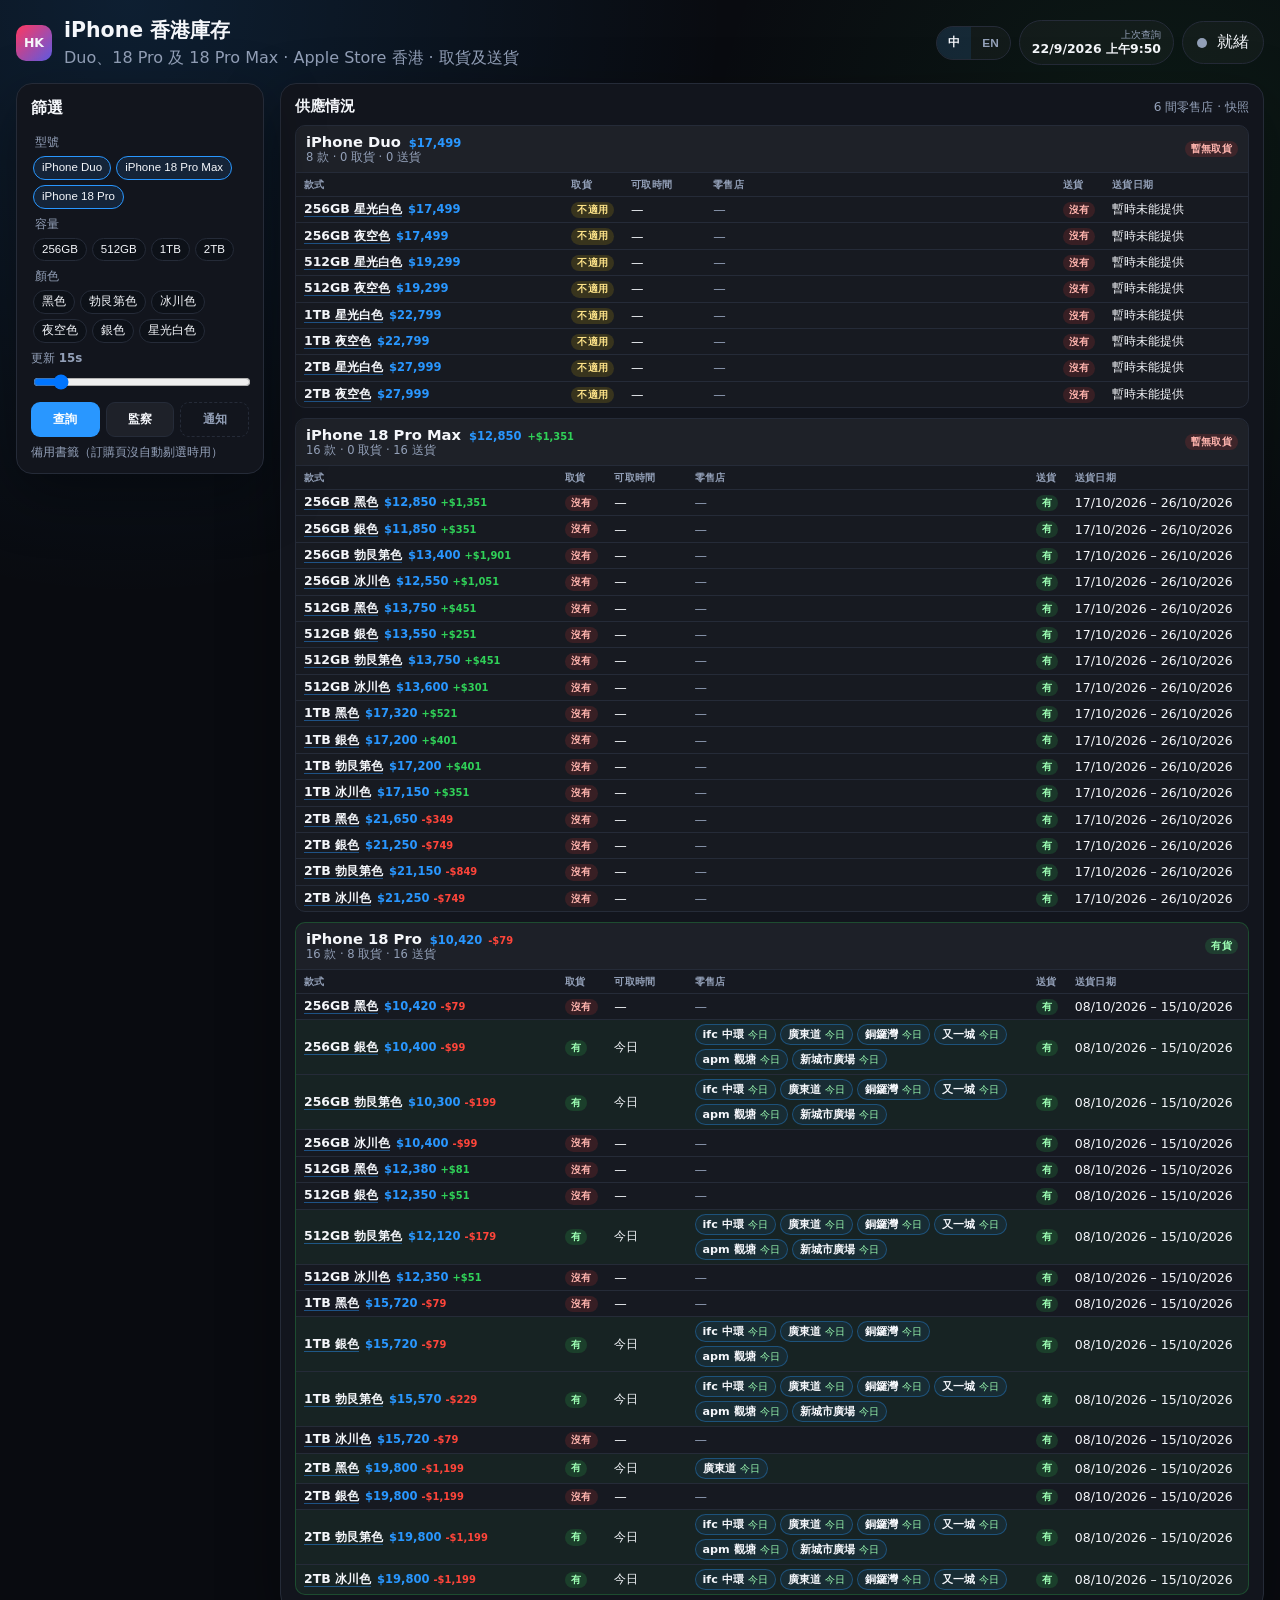
==== commit 99cd6238: "chore: refresh HK iPhone stock snapshot [skip ci]" ====
--- a/docs/index.html
+++ b/docs/index.html
@@ -586,6 +586,7 @@
 }
 
 @media (max-width: 720px) {
+  .col-when,
   .col-delivery,
   .col-date { display: none; }
   .availability-table {
@@ -593,20 +594,15 @@
     min-width: 0;
   }
   .availability-table .col-variant {
-    width: 32%;
+    width: 40%;
     min-width: 0;
     white-space: normal;
   }
-  .availability-table .col-when {
-    font-size: 0.68rem;
-    width: 10%;
-  }
   .availability-table .col-stores {
-    width: 50%;
+    width: 52%;
     min-width: 0;
   }
   .store-tag { padding: 2px 6px; }
-  .store-tag__when { display: none; }
 }
 
   </style>
@@ -689,7 +685,7 @@
 {"country": "hk", "stores": {"R428": "ifc mall (Central)", "R499": "Canton Road (Tsim Sha Tsui)", "R409": "Causeway Bay", "R485": "Festival Walk (Kowloon Tong)", "R673": "apm Hong Kong (Kwun Tong)", "R610": "New Town Plaza (Sha Tin)"}, "model_order": ["duo", "18-pro-max", "18-pro"], "models": {"duo": {"name": "iPhone Duo", "buy_url": "https://www.apple.com/hk/shop/buy-iphone/iphone-duo", "screen": "7.6-inch-display", "variants": {"MK2D4ZA/A": "256GB Star White", "MK2E4ZA/A": "256GB Night Sky", "MK2F4ZA/A": "512GB Star White", "MK2G4ZA/A": "512GB Night Sky", "MK2H4ZA/A": "1TB Star White", "MK2J4ZA/A": "1TB Night Sky", "MK2K4ZA/A": "2TB Star White", "MK2L4ZA/A": "2TB Night Sky"}}, "18-pro-max": {"name": "iPhone 18 Pro Max", "buy_url": "https://www.apple.com/hk/shop/buy-iphone/iphone-18-pro", "screen": "6.9-inch-display", "variants": {"MJXN4ZA/A": "256GB Black", "MJXP4ZA/A": "256GB Silver", "MJXQ4ZA/A": "256GB Burgundy", "MJXR4ZA/A": "256GB Glacier", "MJXT4ZA/A": "512GB Black", "MJXU4ZA/A": "512GB Silver", "MJXV4ZA/A": "512GB Burgundy", "MJXW4ZA/A": "512GB Glacier", "MJXX4ZA/A": "1TB Black", "MJXY4ZA/A": "1TB Silver", "MJY04ZA/A": "1TB Burgundy", "MJY14ZA/A": "1TB Glacier", "MJY24ZA/A": "2TB Black", "MJY34ZA/A": "2TB Silver", "MJY44ZA/A": "2TB Burgundy", "MJY54ZA/A": "2TB Glacier"}}, "18-pro": {"name": "iPhone 18 Pro", "buy_url": "https://www.apple.com/hk/shop/buy-iphone/iphone-18-pro", "screen": "6.3-inch-display", "variants": {"MJRP4ZA/A": "256GB Black", "MJRQ4ZA/A": "256GB Silver", "MJRR4ZA/A": "256GB Burgundy", "MJRT4ZA/A": "256GB Glacier", "MJRU4ZA/A": "512GB Black", "MJRV4ZA/A": "512GB Silver", "MJRW4ZA/A": "512GB Burgundy", "MJRX4ZA/A": "512GB Glacier", "MJRY4ZA/A": "1TB Black", "MJT04ZA/A": "1TB Silver", "MJT14ZA/A": "1TB Burgundy", "MJT24ZA/A": "1TB Glacier", "MJT34ZA/A": "2TB Black", "MJT44ZA/A": "2TB Silver", "MJT54ZA/A": "2TB Burgundy", "MJT64ZA/A": "2TB Glacier"}}}}
   </script>
   <script type="application/json" id="embedded-stock">
-{"checked_at": "2026-09-22T09:49:30.999432+00:00", "part_numbers": ["MK2D4ZA/A", "MK2E4ZA/A", "MK2F4ZA/A", "MK2G4ZA/A", "MK2H4ZA/A", "MK2J4ZA/A", "MK2K4ZA/A", "MK2L4ZA/A", "MJXN4ZA/A", "MJXP4ZA/A", "MJXQ4ZA/A", "MJXR4ZA/A", "MJXT4ZA/A", "MJXU4ZA/A", "MJXV4ZA/A", "MJXW4ZA/A", "MJXX4ZA/A", "MJXY4ZA/A", "MJY04ZA/A", "MJY14ZA/A", "MJY24ZA/A", "MJY34ZA/A", "MJY44ZA/A", "MJY54ZA/A", "MJRP4ZA/A", "MJRQ4ZA/A", "MJRR4ZA/A", "MJRT4ZA/A", "MJRU4ZA/A", "MJRV4ZA/A", "MJRW4ZA/A", "MJRX4ZA/A", "MJRY4ZA/A", "MJT04ZA/A", "MJT14ZA/A", "MJT24ZA/A", "MJT34ZA/A", "MJT44ZA/A", "MJT54ZA/A", "MJT64ZA/A"], "models": [{"id": "duo", "name": "iPhone Duo", "summary": {"variant_count": 8, "pickup_available": 0, "delivery_available": 0}, "variants": [{"part_number": "MK2D4ZA/A", "label": "256GB Star White", "order_url": "https://www.apple.com/hk/shop/buy-iphone/iphone-duo/7.6-inch-display-256gb-star-white?product=MK2D4ZA%2FA&purchaseOption=fullPrice&igt=1", "pickup_status": "ineligible", "pickup_quote": "Currently unavailable", "pickup_when": "Currently unavailable", "pickup_stores": [], "delivery_status": "unavailable", "delivery_date": "Currently Unavailable"}, {"part_number": "MK2E4ZA/A", "label": "256GB Night Sky", "order_url": "https://www.apple.com/hk/shop/buy-iphone/iphone-duo/7.6-inch-display-256gb-night-sky?product=MK2E4ZA%2FA&purchaseOption=fullPrice&igt=1", "pickup_status": "ineligible", "pickup_quote": "Currently unavailable", "pickup_when": "Currently unavailable", "pickup_stores": [], "delivery_status": "unavailable", "delivery_date": "Currently Unavailable"}, {"part_number": "MK2F4ZA/A", "label": "512GB Star White", "order_url": "https://www.apple.com/hk/shop/buy-iphone/iphone-duo/7.6-inch-display-512gb-star-white?product=MK2F4ZA%2FA&purchaseOption=fullPrice&igt=1", "pickup_status": "ineligible", "pickup_quote": "Currently unavailable", "pickup_when": "Currently unavailable", "pickup_stores": [], "delivery_status": "unavailable", "delivery_date": "Currently Unavailable"}, {"part_number": "MK2G4ZA/A", "label": "512GB Night Sky", "order_url": "https://www.apple.com/hk/shop/buy-iphone/iphone-duo/7.6-inch-display-512gb-night-sky?product=MK2G4ZA%2FA&purchaseOption=fullPrice&igt=1", "pickup_status": "ineligible", "pickup_quote": "Currently unavailable", "pickup_when": "Currently unavailable", "pickup_stores": [], "delivery_status": "unavailable", "delivery_date": "Currently Unavailable"}, {"part_number": "MK2H4ZA/A", "label": "1TB Star White", "order_url": "https://www.apple.com/hk/shop/buy-iphone/iphone-duo/7.6-inch-display-1tb-star-white?product=MK2H4ZA%2FA&purchaseOption=fullPrice&igt=1", "pickup_status": "ineligible", "pickup_quote": "Currently unavailable", "pickup_when": "Currently unavailable", "pickup_stores": [], "delivery_status": "unavailable", "delivery_date": "Currently Unavailable"}, {"part_number": "MK2J4ZA/A", "label": "1TB Night Sky", "order_url": "https://www.apple.com/hk/shop/buy-iphone/iphone-duo/7.6-inch-display-1tb-night-sky?product=MK2J4ZA%2FA&purchaseOption=fullPrice&igt=1", "pickup_status": "ineligible", "pickup_quote": "Currently unavailable", "pickup_when": "Currently unavailable", "pickup_stores": [], "delivery_status": "unavailable", "delivery_date": "Currently Unavailable"}, {"part_number": "MK2K4ZA/A", "label": "2TB Star White", "order_url": "https://www.apple.com/hk/shop/buy-iphone/iphone-duo/7.6-inch-display-2tb-star-white?product=MK2K4ZA%2FA&purchaseOption=fullPrice&igt=1", "pickup_status": "ineligible", "pickup_quote": "Currently unavailable", "pickup_when": "Currently unavailable", "pickup_stores": [], "delivery_status": "unavailable", "delivery_date": "Currently Unavailable"}, {"part_number": "MK2L4ZA/A", "label": "2TB Night Sky", "order_url": "https://www.apple.com/hk/shop/buy-iphone/iphone-duo/7.6-inch-display-2tb-night-sky?product=MK2L4ZA%2FA&purchaseOption=fullPrice&igt=1", "pickup_status": "ineligible", "pickup_quote": "Currently unavailable", "pickup_when": "Currently unavailable", "pickup_stores": [], "delivery_status": "unavailable", "delivery_date": "Currently Unavailable"}]}, {"id": "18-pro-max", "name": "iPhone 18 Pro Max", "summary": {"variant_count": 16, "pickup_available": 0, "delivery_available": 16}, "variants": [{"part_number": "MJXN4ZA/A", "label": "256GB Black", "order_url": "https://www.apple.com/hk/shop/buy-iphone/iphone-18-pro/6.9-inch-display-256gb-black?product=MJXN4ZA%2FA&purchaseOption=fullPrice&igt=1", "pickup_status": "unavailable", "pickup_quote": "Currently unavailable", "pickup_when": "Currently unavailable", "pickup_stores": [], "delivery_status": "available", "delivery_date": "17/10/2026 – 26/10/2026"}, {"part_number": "MJXP4ZA/A", "label": "256GB Silver", "order_url": "https://www.apple.com/hk/shop/buy-iphone/iphone-18-pro/6.9-inch-display-256gb-silver?product=MJXP4ZA%2FA&purchaseOption=fullPrice&igt=1", "pickup_status": "unavailable", "pickup_quote": "Currently unavailable", "pickup_when": "Currently unavailable", "pickup_stores": [], "delivery_status": "available", "delivery_date": "17/10/2026 – 26/10/2026"}, {"part_number": "MJXQ4ZA/A", "label": "256GB Burgundy", "order_url": "https://www.apple.com/hk/shop/buy-iphone/iphone-18-pro/6.9-inch-display-256gb-burgundy?product=MJXQ4ZA%2FA&purchaseOption=fullPrice&igt=1", "pickup_status": "unavailable", "pickup_quote": "Currently unavailable", "pickup_when": "Currently unavailable", "pickup_stores": [], "delivery_status": "available", "delivery_date": "17/10/2026 – 26/10/2026"}, {"part_number": "MJXR4ZA/A", "label": "256GB Glacier", "order_url": "https://www.apple.com/hk/shop/buy-iphone/iphone-18-pro/6.9-inch-display-256gb-glacier?product=MJXR4ZA%2FA&purchaseOption=fullPrice&igt=1", "pickup_status": "unavailable", "pickup_quote": "Currently unavailable", "pickup_when": "Currently unavailable", "pickup_stores": [], "delivery_status": "available", "delivery_date": "17/10/2026 – 26/10/2026"}, {"part_number": "MJXT4ZA/A", "label": "512GB Black", "order_url": "https://www.apple.com/hk/shop/buy-iphone/iphone-18-pro/6.9-inch-display-512gb-black?product=MJXT4ZA%2FA&purchaseOption=fullPrice&igt=1", "pickup_status": "unavailable", "pickup_quote": "Currently unavailable", "pickup_when": "Currently unavailable", "pickup_stores": [], "delivery_status": "available", "delivery_date": "17/10/2026 – 26/10/2026"}, {"part_number": "MJXU4ZA/A", "label": "512GB Silver", "order_url": "https://www.apple.com/hk/shop/buy-iphone/iphone-18-pro/6.9-inch-display-512gb-silver?product=MJXU4ZA%2FA&purchaseOption=fullPrice&igt=1", "pickup_status": "unavailable", "pickup_quote": "Currently unavailable", "pickup_when": "Currently unavailable", "pickup_stores": [], "delivery_status": "available", "delivery_date": "17/10/2026 – 26/10/2026"}, {"part_number": "MJXV4ZA/A", "label": "512GB Burgundy", "order_url": "https://www.apple.com/hk/shop/buy-iphone/iphone-18-pro/6.9-inch-display-512gb-burgundy?product=MJXV4ZA%2FA&purchaseOption=fullPrice&igt=1", "pickup_status": "unavailable", "pickup_quote": "Currently unavailable", "pickup_when": "Currently unavailable", "pickup_stores": [], "delivery_status": "available", "delivery_date": "17/10/2026 – 26/10/2026"}, {"part_number": "MJXW4ZA/A", "label": "512GB Glacier", "order_url": "https://www.apple.com/hk/shop/buy-iphone/iphone-18-pro/6.9-inch-display-512gb-glacier?product=MJXW4ZA%2FA&purchaseOption=fullPrice&igt=1", "pickup_status": "unavailable", "pickup_quote": "Currently unavailable", "pickup_when": "Currently unavailable", "pickup_stores": [], "delivery_status": "available", "delivery_date": "17/10/2026 – 26/10/2026"}, {"part_number": "MJXX4ZA/A", "label": "1TB Black", "order_url": "https://www.apple.com/hk/shop/buy-iphone/iphone-18-pro/6.9-inch-display-1tb-black?product=MJXX4ZA%2FA&purchaseOption=fullPrice&igt=1", "pickup_status": "unavailable", "pickup_quote": "Currently unavailable", "pickup_when": "Currently unavailable", "pickup_stores": [], "delivery_status": "available", "delivery_date": "17/10/2026 – 26/10/2026"}, {"part_number": "MJXY4ZA/A", "label": "1TB Silver", "order_url": "https://www.apple.com/hk/shop/buy-iphone/iphone-18-pro/6.9-inch-display-1tb-silver?product=MJXY4ZA%2FA&purchaseOption=fullPrice&igt=1", "pickup_status": "unavailable", "pickup_quote": "Currently unavailable", "pickup_when": "Currently unavailable", "pickup_stores": [], "delivery_status": "available", "delivery_date": "17/10/2026 – 26/10/2026"}, {"part_number": "MJY04ZA/A", "label": "1TB Burgundy", "order_url": "https://www.apple.com/hk/shop/buy-iphone/iphone-18-pro/6.9-inch-display-1tb-burgundy?product=MJY04ZA%2FA&purchaseOption=fullPrice&igt=1", "pickup_status": "unavailable", "pickup_quote": "Currently unavailable", "pickup_when": "Currently unavailable", "pickup_stores": [], "delivery_status": "available", "delivery_date": "17/10/2026 – 26/10/2026"}, {"part_number": "MJY14ZA/A", "label": "1TB Glacier", "order_url": "https://www.apple.com/hk/shop/buy-iphone/iphone-18-pro/6.9-inch-display-1tb-glacier?product=MJY14ZA%2FA&purchaseOption=fullPrice&igt=1", "pickup_status": "unavailable", "pickup_quote": "Currently unavailable", "pickup_when": "Currently unavailable", "pickup_stores": [], "delivery_status": "available", "delivery_date": "17/10/2026 – 26/10/2026"}, {"part_number": "MJY24ZA/A", "label": "2TB Black", "order_url": "https://www.apple.com/hk/shop/buy-iphone/iphone-18-pro/6.9-inch-display-2tb-black?product=MJY24ZA%2FA&purchaseOption=fullPrice&igt=1", "pickup_status": "unavailable", "pickup_quote": "Currently unavailable", "pickup_when": "Currently unavailable", "pickup_stores": [], "delivery_status": "available", "delivery_date": "17/10/2026 – 26/10/2026"}, {"part_number": "MJY34ZA/A", "label": "2TB Silver", "order_url": "https://www.apple.com/hk/shop/buy-iphone/iphone-18-pro/6.9-inch-display-2tb-silver?product=MJY34ZA%2FA&purchaseOption=fullPrice&igt=1", "pickup_status": "unavailable", "pickup_quote": "Currently unavailable", "pickup_when": "Currently unavailable", "pickup_stores": [], "delivery_status": "available", "delivery_date": "17/10/2026 – 26/10/2026"}, {"part_number": "MJY44ZA/A", "label": "2TB Burgundy", "order_url": "https://www.apple.com/hk/shop/buy-iphone/iphone-18-pro/6.9-inch-display-2tb-burgundy?product=MJY44ZA%2FA&purchaseOption=fullPrice&igt=1", "pickup_status": "unavailable", "pickup_quote": "Currently unavailable", "pickup_when": "Currently unavailable", "pickup_stores": [], "delivery_status": "available", "delivery_date": "17/10/2026 – 26/10/2026"}, {"part_number": "MJY54ZA/A", "label": "2TB Glacier", "order_url": "https://www.apple.com/hk/shop/buy-iphone/iphone-18-pro/6.9-inch-display-2tb-glacier?product=MJY54ZA%2FA&purchaseOption=fullPrice&igt=1", "pickup_status": "unavailable", "pickup_quote": "Currently unavailable", "pickup_when": "Currently unavailable", "pickup_stores": [], "delivery_status": "available", "delivery_date": "17/10/2026 – 26/10/2026"}]}, {"id": "18-pro", "name": "iPhone 18 Pro", "summary": {"variant_count": 16, "pickup_available": 8, "delivery_available": 16}, "variants": [{"part_number": "MJRP4ZA/A", "label": "256GB Black", "order_url": "https://www.apple.com/hk/shop/buy-iphone/iphone-18-pro/6.3-inch-display-256gb-black?product=MJRP4ZA%2FA&purchaseOption=fullPrice&igt=1", "pickup_status": "unavailable", "pickup_quote": "Currently unavailable", "pickup_when": "Currently unavailable", "pickup_stores": [], "delivery_status": "available", "delivery_date": "08/10/2026 – 15/10/2026"}, {"part_number": "MJRQ4ZA/A", "label": "256GB Silver", "order_url": "https://www.apple.com/hk/shop/buy-iphone/iphone-18-pro/6.3-inch-display-256gb-silver?product=MJRQ4ZA%2FA&purchaseOption=fullPrice&igt=1", "pickup_status": "available", "pickup_quote": "Available Today", "pickup_when": "Today", "pickup_stores": [{"store_name": "ifc mall", "store_number": "R428", "city": "Central", "quote": "Available Today", "available_when": "Today", "store_url": "https://www.apple.com/hk/retail/ifcmall/", "order_url": "https://www.apple.com/hk/shop/buy-iphone/iphone-18-pro/6.3-inch-display-256gb-silver?product=MJRQ4ZA%2FA&purchaseOption=fullPrice&igt=1"}, {"store_name": "Canton Road", "store_number": "R499", "city": "Tsim Sha Tsui", "quote": "Available Today", "available_when": "Today", "store_url": "https://www.apple.com/hk/retail/cantonroad", "order_url": "https://www.apple.com/hk/shop/buy-iphone/iphone-18-pro/6.3-inch-display-256gb-silver?product=MJRQ4ZA%2FA&purchaseOption=fullPrice&igt=1"}, {"store_name": "Causeway Bay", "store_number": "R409", "city": "Causeway Bay", "quote": "Available Today", "available_when": "Today", "store_url": "https://www.apple.com/hk/retail/causewaybay", "order_url": "https://www.apple.com/hk/shop/buy-iphone/iphone-18-pro/6.3-inch-display-256gb-silver?product=MJRQ4ZA%2FA&purchaseOption=fullPrice&igt=1"}, {"store_name": "Festival Walk", "store_number": "R485", "city": "Kowloon Tong", "quote": "Available Today", "available_when": "Today", "store_url": "https://www.apple.com/hk/retail/festivalwalk", "order_url": "https://www.apple.com/hk/shop/buy-iphone/iphone-18-pro/6.3-inch-display-256gb-silver?product=MJRQ4ZA%2FA&purchaseOption=fullPrice&igt=1"}, {"store_name": "apm Hong Kong", "store_number": "R673", "city": "Kwun Tong", "quote": "Available Today", "available_when": "Today", "store_url": "https://www.apple.com/hk/retail/apmhongkong", "order_url": "https://www.apple.com/hk/shop/buy-iphone/iphone-18-pro/6.3-inch-display-256gb-silver?product=MJRQ4ZA%2FA&purchaseOption=fullPrice&igt=1"}, {"store_name": "New Town Plaza", "store_number": "R610", "city": "Sha Tin", "quote": "Available Today", "available_when": "Today", "store_url": "https://www.apple.com/hk/retail/newtownplaza", "order_url": "https://www.apple.com/hk/shop/buy-iphone/iphone-18-pro/6.3-inch-display-256gb-silver?product=MJRQ4ZA%2FA&purchaseOption=fullPrice&igt=1"}], "delivery_status": "available", "delivery_date": "08/10/2026 – 15/10/2026"}, {"part_number": "MJRR4ZA/A", "label": "256GB Burgundy", "order_url": "https://www.apple.com/hk/shop/buy-iphone/iphone-18-pro/6.3-inch-display-256gb-burgundy?product=MJRR4ZA%2FA&purchaseOption=fullPrice&igt=1", "pickup_status": "available", "pickup_quote": "Available Today", "pickup_when": "Today", "pickup_stores": [{"store_name": "ifc mall", "store_number": "R428", "city": "Central", "quote": "Available Today", "available_when": "Today", "store_url": "https://www.apple.com/hk/retail/ifcmall/", "order_url": "https://www.apple.com/hk/shop/buy-iphone/iphone-18-pro/6.3-inch-display-256gb-burgundy?product=MJRR4ZA%2FA&purchaseOption=fullPrice&igt=1"}, {"store_name": "Canton Road", "store_number": "R499", "city": "Tsim Sha Tsui", "quote": "Available Today", "available_when": "Today", "store_url": "https://www.apple.com/hk/retail/cantonroad", "order_url": "https://www.apple.com/hk/shop/buy-iphone/iphone-18-pro/6.3-inch-display-256gb-burgundy?product=MJRR4ZA%2FA&purchaseOption=fullPrice&igt=1"}, {"store_name": "Causeway Bay", "store_number": "R409", "city": "Causeway Bay", "quote": "Available Today", "available_when": "Today", "store_url": "https://www.apple.com/hk/retail/causewaybay", "order_url": "https://www.apple.com/hk/shop/buy-iphone/iphone-18-pro/6.3-inch-display-256gb-burgundy?product=MJRR4ZA%2FA&purchaseOption=fullPrice&igt=1"}, {"store_name": "Festival Walk", "store_number": "R485", "city": "Kowloon Tong", "quote": "Available Today", "available_when": "Today", "store_url": "https://www.apple.com/hk/retail/festivalwalk", "order_url": "https://www.apple.com/hk/shop/buy-iphone/iphone-18-pro/6.3-inch-display-256gb-burgundy?product=MJRR4ZA%2FA&purchaseOption=fullPrice&igt=1"}, {"store_name": "apm Hong Kong", "store_number": "R673", "city": "Kwun Tong", "quote": "Available Today", "available_when": "Today", "store_url": "https://www.apple.com/hk/retail/apmhongkong", "order_url": "https://www.apple.com/hk/shop/buy-iphone/iphone-18-pro/6.3-inch-display-256gb-burgundy?product=MJRR4ZA%2FA&purchaseOption=fullPrice&igt=1"}, {"store_name": "New Town Plaza", "store_number": "R610", "city": "Sha Tin", "quote": "Available Today", "available_when": "Today", "store_url": "https://www.apple.com/hk/retail/newtownplaza", "order_url": "https://www.apple.com/hk/shop/buy-iphone/iphone-18-pro/6.3-inch-display-256gb-burgundy?product=MJRR4ZA%2FA&purchaseOption=fullPrice&igt=1"}], "delivery_status": "available", "delivery_date": "08/10/2026 – 15/10/2026"}, {"part_number": "MJRT4ZA/A", "label": "256GB Glacier", "order_url": "https://www.apple.com/hk/shop/buy-iphone/iphone-18-pro/6.3-inch-display-256gb-glacier?product=MJRT4ZA%2FA&purchaseOption=fullPrice&igt=1", "pickup_status": "unavailable", "pickup_quote": "Currently unavailable", "pickup_when": "Currently unavailable", "pickup_stores": [], "delivery_status": "available", "delivery_date": "08/10/2026 – 15/10/2026"}, {"part_number": "MJRU4ZA/A", "label": "512GB Black", "order_url": "https://www.apple.com/hk/shop/buy-iphone/iphone-18-pro/6.3-inch-display-512gb-black?product=MJRU4ZA%2FA&purchaseOption=fullPrice&igt=1", "pickup_status": "unavailable", "pickup_quote": "Currently unavailable", "pickup_when": "Currently unavailable", "pickup_stores": [], "delivery_status": "available", "delivery_date": "08/10/2026 – 15/10/2026"}, {"part_number": "MJRV4ZA/A", "label": "512GB Silver", "order_url": "https://www.apple.com/hk/shop/buy-iphone/iphone-18-pro/6.3-inch-display-512gb-silver?product=MJRV4ZA%2FA&purchaseOption=fullPrice&igt=1", "pickup_status": "unavailable", "pickup_quote": "Currently unavailable", "pickup_when": "Currently unavailable", "pickup_stores": [], "delivery_status": "available", "delivery_date": "08/10/2026 – 15/10/2026"}, {"part_number": "MJRW4ZA/A", "label": "512GB Burgundy", "order_url": "https://www.apple.com/hk/shop/buy-iphone/iphone-18-pro/6.3-inch-display-512gb-burgundy?product=MJRW4ZA%2FA&purchaseOption=fullPrice&igt=1", "pickup_status": "available", "pickup_quote": "Available Today", "pickup_when": "Today", "pickup_stores": [{"store_name": "ifc mall", "store_number": "R428", "city": "Central", "quote": "Available Today", "available_when": "Today", "store_url": "https://www.apple.com/hk/retail/ifcmall/", "order_url": "https://www.apple.com/hk/shop/buy-iphone/iphone-18-pro/6.3-inch-display-512gb-burgundy?product=MJRW4ZA%2FA&purchaseOption=fullPrice&igt=1"}, {"store_name": "Canton Road", "store_number": "R499", "city": "Tsim Sha Tsui", "quote": "Available Today", "available_when": "Today", "store_url": "https://www.apple.com/hk/retail/cantonroad", "order_url": "https://www.apple.com/hk/shop/buy-iphone/iphone-18-pro/6.3-inch-display-512gb-burgundy?product=MJRW4ZA%2FA&purchaseOption=fullPrice&igt=1"}, {"store_name": "Causeway Bay", "store_number": "R409", "city": "Causeway Bay", "quote": "Available Today", "available_when": "Today", "store_url": "https://www.apple.com/hk/retail/causewaybay", "order_url": "https://www.apple.com/hk/shop/buy-iphone/iphone-18-pro/6.3-inch-display-512gb-burgundy?product=MJRW4ZA%2FA&purchaseOption=fullPrice&igt=1"}, {"store_name": "Festival Walk", "store_number": "R485", "city": "Kowloon Tong", "quote": "Available Today", "available_when": "Today", "store_url": "https://www.apple.com/hk/retail/festivalwalk", "order_url": "https://www.apple.com/hk/shop/buy-iphone/iphone-18-pro/6.3-inch-display-512gb-burgundy?product=MJRW4ZA%2FA&purchaseOption=fullPrice&igt=1"}, {"store_name": "apm Hong Kong", "store_number": "R673", "city": "Kwun Tong", "quote": "Available Today", "available_when": "Today", "store_url": "https://www.apple.com/hk/retail/apmhongkong", "order_url": "https://www.apple.com/hk/shop/buy-iphone/iphone-18-pro/6.3-inch-display-512gb-burgundy?product=MJRW4ZA%2FA&purchaseOption=fullPrice&igt=1"}, {"store_name": "New Town Plaza", "store_number": "R610", "city": "Sha Tin", "quote": "Available Today", "available_when": "Today", "store_url": "https://www.apple.com/hk/retail/newtownplaza", "order_url": "https://www.apple.com/hk/shop/buy-iphone/iphone-18-pro/6.3-inch-display-512gb-burgundy?product=MJRW4ZA%2FA&purchaseOption=fullPrice&igt=1"}], "delivery_status": "available", "delivery_date": "08/10/2026 – 15/10/2026"}, {"part_number": "MJRX4ZA/A", "label": "512GB Glacier", "order_url": "https://www.apple.com/hk/shop/buy-iphone/iphone-18-pro/6.3-inch-display-512gb-glacier?product=MJRX4ZA%2FA&purchaseOption=fullPrice&igt=1", "pickup_status": "unavailable", "pickup_quote": "Currently unavailable", "pickup_when": "Currently unavailable", "pickup_stores": [], "delivery_status": "available", "delivery_date": "08/10/2026 – 15/10/2026"}, {"part_number": "MJRY4ZA/A", "label": "1TB Black", "order_url": "https://www.apple.com/hk/shop/buy-iphone/iphone-18-pro/6.3-inch-display-1tb-black?product=MJRY4ZA%2FA&purchaseOption=fullPrice&igt=1", "pickup_status": "unavailable", "pickup_quote": "Currently unavailable", "pickup_when": "Currently unavailable", "pickup_stores": [], "delivery_status": "available", "delivery_date": "08/10/2026 – 15/10/2026"}, {"part_number": "MJT04ZA/A", "label": "1TB Silver", "order_url": "https://www.apple.com/hk/shop/buy-iphone/iphone-18-pro/6.3-inch-display-1tb-silver?product=MJT04ZA%2FA&purchaseOption=fullPrice&igt=1", "pickup_status": "available", "pickup_quote": "Available Today", "pickup_when": "Today", "pickup_stores": [{"store_name": "ifc mall", "store_number": "R428", "city": "Central", "quote": "Available Today", "available_when": "Today", "store_url": "https://www.apple.com/hk/retail/ifcmall/", "order_url": "https://www.apple.com/hk/shop/buy-iphone/iphone-18-pro/6.3-inch-display-1tb-silver?product=MJT04ZA%2FA&purchaseOption=fullPrice&igt=1"}, {"store_name": "Canton Road", "store_number": "R499", "city": "Tsim Sha Tsui", "quote": "Available Today", "available_when": "Today", "store_url": "https://www.apple.com/hk/retail/cantonroad", "order_url": "https://www.apple.com/hk/shop/buy-iphone/iphone-18-pro/6.3-inch-display-1tb-silver?product=MJT04ZA%2FA&purchaseOption=fullPrice&igt=1"}, {"store_name": "Causeway Bay", "store_number": "R409", "city": "Causeway Bay", "quote": "Available Today", "available_when": "Today", "store_url": "https://www.apple.com/hk/retail/causewaybay", "order_url": "https://www.apple.com/hk/shop/buy-iphone/iphone-18-pro/6.3-inch-display-1tb-silver?product=MJT04ZA%2FA&purchaseOption=fullPrice&igt=1"}, {"store_name": "apm Hong Kong", "store_number": "R673", "city": "Kwun Tong", "quote": "Available Today", "available_when": "Today", "store_url": "https://www.apple.com/hk/retail/apmhongkong", "order_url": "https://www.apple.com/hk/shop/buy-iphone/iphone-18-pro/6.3-inch-display-1tb-silver?product=MJT04ZA%2FA&purchaseOption=fullPrice&igt=1"}], "delivery_status": "available", "delivery_date": "08/10/2026 – 15/10/2026"}, {"part_number": "MJT14ZA/A", "label": "1TB Burgundy", "order_url": "https://www.apple.com/hk/shop/buy-iphone/iphone-18-pro/6.3-inch-display-1tb-burgundy?product=MJT14ZA%2FA&purchaseOption=fullPrice&igt=1", "pickup_status": "available", "pickup_quote": "Available Today", "pickup_when": "Today", "pickup_stores": [{"store_name": "ifc mall", "store_number": "R428", "city": "Central", "quote": "Available Today", "available_when": "Today", "store_url": "https://www.apple.com/hk/retail/ifcmall/", "order_url": "https://www.apple.com/hk/shop/buy-iphone/iphone-18-pro/6.3-inch-display-1tb-burgundy?product=MJT14ZA%2FA&purchaseOption=fullPrice&igt=1"}, {"store_name": "Canton Road", "store_number": "R499", "city": "Tsim Sha Tsui", "quote": "Available Today", "available_when": "Today", "store_url": "https://www.apple.com/hk/retail/cantonroad", "order_url": "https://www.apple.com/hk/shop/buy-iphone/iphone-18-pro/6.3-inch-display-1tb-burgundy?product=MJT14ZA%2FA&purchaseOption=fullPrice&igt=1"}, {"store_name": "Causeway Bay", "store_number": "R409", "city": "Causeway Bay", "quote": "Available Today", "available_when": "Today", "store_url": "https://www.apple.com/hk/retail/causewaybay", "order_url": "https://www.apple.com/hk/shop/buy-iphone/iphone-18-pro/6.3-inch-display-1tb-burgundy?product=MJT14ZA%2FA&purchaseOption=fullPrice&igt=1"}, {"store_name": "Festival Walk", "store_number": "R485", "city": "Kowloon Tong", "quote": "Available Today", "available_when": "Today", "store_url": "https://www.apple.com/hk/retail/festivalwalk", "order_url": "https://www.apple.com/hk/shop/buy-iphone/iphone-18-pro/6.3-inch-display-1tb-burgundy?product=MJT14ZA%2FA&purchaseOption=fullPrice&igt=1"}, {"store_name": "apm Hong Kong", "store_number": "R673", "city": "Kwun Tong", "quote": "Available Today", "available_when": "Today", "store_url": "https://www.apple.com/hk/retail/apmhongkong", "order_url": "https://www.apple.com/hk/shop/buy-iphone/iphone-18-pro/6.3-inch-display-1tb-burgundy?product=MJT14ZA%2FA&purchaseOption=fullPrice&igt=1"}, {"store_name": "New Town Plaza", "store_number": "R610", "city": "Sha Tin", "quote": "Available Today", "available_when": "Today", "store_url": "https://www.apple.com/hk/retail/newtownplaza", "order_url": "https://www.apple.com/hk/shop/buy-iphone/iphone-18-pro/6.3-inch-display-1tb-burgundy?product=MJT14ZA%2FA&purchaseOption=fullPrice&igt=1"}], "delivery_status": "available", "delivery_date": "08/10/2026 – 15/10/2026"}, {"part_number": "MJT24ZA/A", "label": "1TB Glacier", "order_url": "https://www.apple.com/hk/shop/buy-iphone/iphone-18-pro/6.3-inch-display-1tb-glacier?product=MJT24ZA%2FA&purchaseOption=fullPrice&igt=1", "pickup_status": "unavailable", "pickup_quote": "Currently unavailable", "pickup_when": "Currently unavailable", "pickup_stores": [], "delivery_status": "available", "delivery_date": "08/10/2026 – 15/10/2026"}, {"part_number": "MJT34ZA/A", "label": "2TB Black", "order_url": "https://www.apple.com/hk/shop/buy-iphone/iphone-18-pro/6.3-inch-display-2tb-black?product=MJT34ZA%2FA&purchaseOption=fullPrice&igt=1", "pickup_status": "available", "pickup_quote": "Currently unavailable", "pickup_when": "Today", "pickup_stores": [{"store_name": "Canton Road", "store_number": "R499", "city": "Tsim Sha Tsui", "quote": "Available Today", "available_when": "Today", "store_url": "https://www.apple.com/hk/retail/cantonroad", "order_url": "https://www.apple.com/hk/shop/buy-iphone/iphone-18-pro/6.3-inch-display-2tb-black?product=MJT34ZA%2FA&purchaseOption=fullPrice&igt=1"}], "delivery_status": "available", "delivery_date": "08/10/2026 – 15/10/2026"}, {"part_number": "MJT44ZA/A", "label": "2TB Silver", "order_url": "https://www.apple.com/hk/shop/buy-iphone/iphone-18-pro/6.3-inch-display-2tb-silver?product=MJT44ZA%2FA&purchaseOption=fullPrice&igt=1", "pickup_status": "unavailable", "pickup_quote": "Currently unavailable", "pickup_when": "Currently unavailable", "pickup_stores": [], "delivery_status": "available", "delivery_date": "08/10/2026 – 15/10/2026"}, {"part_number": "MJT54ZA/A", "label": "2TB Burgundy", "order_url": "https://www.apple.com/hk/shop/buy-iphone/iphone-18-pro/6.3-inch-display-2tb-burgundy?product=MJT54ZA%2FA&purchaseOption=fullPrice&igt=1", "pickup_status": "available", "pickup_quote": "Available Today", "pickup_when": "Today", "pickup_stores": [{"store_name": "ifc mall", "store_number": "R428", "city": "Central", "quote": "Available Today", "available_when": "Today", "store_url": "https://www.apple.com/hk/retail/ifcmall/", "order_url": "https://www.apple.com/hk/shop/buy-iphone/iphone-18-pro/6.3-inch-display-2tb-burgundy?product=MJT54ZA%2FA&purchaseOption=fullPrice&igt=1"}, {"store_name": "Canton Road", "store_number": "R499", "city": "Tsim Sha Tsui", "quote": "Available Today", "available_when": "Today", "store_url": "https://www.apple.com/hk/retail/cantonroad", "order_url": "https://www.apple.com/hk/shop/buy-iphone/iphone-18-pro/6.3-inch-display-2tb-burgundy?product=MJT54ZA%2FA&purchaseOption=fullPrice&igt=1"}, {"store_name": "Causeway Bay", "store_number": "R409", "city": "Causeway Bay", "quote": "Available Today", "available_when": "Today", "store_url": "https://www.apple.com/hk/retail/causewaybay", "order_url": "https://www.apple.com/hk/shop/buy-iphone/iphone-18-pro/6.3-inch-display-2tb-burgundy?product=MJT54ZA%2FA&purchaseOption=fullPrice&igt=1"}, {"store_name": "Festival Walk", "store_number": "R485", "city": "Kowloon Tong", "quote": "Available Today", "available_when": "Today", "store_url": "https://www.apple.com/hk/retail/festivalwalk", "order_url": "https://www.apple.com/hk/shop/buy-iphone/iphone-18-pro/6.3-inch-display-2tb-burgundy?product=MJT54ZA%2FA&purchaseOption=fullPrice&igt=1"}, {"store_name": "apm Hong Kong", "store_number": "R673", "city": "Kwun Tong", "quote": "Available Today", "available_when": "Today", "store_url": "https://www.apple.com/hk/retail/apmhongkong", "order_url": "https://www.apple.com/hk/shop/buy-iphone/iphone-18-pro/6.3-inch-display-2tb-burgundy?product=MJT54ZA%2FA&purchaseOption=fullPrice&igt=1"}, {"store_name": "New Town Plaza", "store_number": "R610", "city": "Sha Tin", "quote": "Available Today", "available_when": "Today", "store_url": "https://www.apple.com/hk/retail/newtownplaza", "order_url": "https://www.apple.com/hk/shop/buy-iphone/iphone-18-pro/6.3-inch-display-2tb-burgundy?product=MJT54ZA%2FA&purchaseOption=fullPrice&igt=1"}], "delivery_status": "available", "delivery_date": "08/10/2026 – 15/10/2026"}, {"part_number": "MJT64ZA/A", "label": "2TB Glacier", "order_url": "https://www.apple.com/hk/shop/buy-iphone/iphone-18-pro/6.3-inch-display-2tb-glacier?product=MJT64ZA%2FA&purchaseOption=fullPrice&igt=1", "pickup_status": "available", "pickup_quote": "Available Today", "pickup_when": "Today", "pickup_stores": [{"store_name": "ifc mall", "store_number": "R428", "city": "Central", "quote": "Available Today", "available_when": "Today", "store_url": "https://www.apple.com/hk/retail/ifcmall/", "order_url": "https://www.apple.com/hk/shop/buy-iphone/iphone-18-pro/6.3-inch-display-2tb-glacier?product=MJT64ZA%2FA&purchaseOption=fullPrice&igt=1"}, {"store_name": "Canton Road", "store_number": "R499", "city": "Tsim Sha Tsui", "quote": "Available Today", "available_when": "Today", "store_url": "https://www.apple.com/hk/retail/cantonroad", "order_url": "https://www.apple.com/hk/shop/buy-iphone/iphone-18-pro/6.3-inch-display-2tb-glacier?product=MJT64ZA%2FA&purchaseOption=fullPrice&igt=1"}, {"store_name": "Causeway Bay", "store_number": "R409", "city": "Causeway Bay", "quote": "Available Today", "available_when": "Today", "store_url": "https://www.apple.com/hk/retail/causewaybay", "order_url": "https://www.apple.com/hk/shop/buy-iphone/iphone-18-pro/6.3-inch-display-2tb-glacier?product=MJT64ZA%2FA&purchaseOption=fullPrice&igt=1"}, {"store_name": "Festival Walk", "store_number": "R485", "city": "Kowloon Tong", "quote": "Available Today", "available_when": "Today", "store_url": "https://www.apple.com/hk/retail/festivalwalk", "order_url": "https://www.apple.com/hk/shop/buy-iphone/iphone-18-pro/6.3-inch-display-2tb-glacier?product=MJT64ZA%2FA&purchaseOption=fullPrice&igt=1"}], "delivery_status": "available", "delivery_date": "08/10/2026 – 15/10/2026"}]}], "errors": [], "summary": {"model_count": 3, "variant_count": 40, "pickup_available": 39, "pickup_checked": 40, "delivery_available": 32, "delivery_checked": 40, "stores_checked": 6, "models_with_pickup": 1}, "source": "github-actions", "market_prices": {"18-pro|256GB|Black": {"price": 10420, "delta": -79}, "18-pro|256GB|Silver": {"price": 10400, "delta": -99}, "18-pro|256GB|Glacier": {"price": 10400, "delta": -99}, "18-pro|256GB|Burgundy": {"price": 10300, "delta": -199}, "18-pro|512GB|Black": {"price": 12380, "delta": 81}, "18-pro|512GB|Silver": {"price": 12350, "delta": 51}, "18-pro|512GB|Glacier": {"price": 12350, "delta": 51}, "18-pro|512GB|Burgundy": {"price": 12120, "delta": -179}, "18-pro|1TB|Black": {"price": 15720, "delta": -79}, "18-pro|1TB|Silver": {"price": 15720, "delta": -79}, "18-pro|1TB|Glacier": {"price": 15720, "delta": -79}, "18-pro|1TB|Burgundy": {"price": 15570, "delta": -229}, "18-pro|2TB|Black": {"price": 19800, "delta": -1199}, "18-pro|2TB|Silver": {"price": 19800, "delta": -1199}, "18-pro|2TB|Glacier": {"price": 19800, "delta": -1199}, "18-pro|2TB|Burgundy": {"price": 19800, "delta": -1199}, "18-pro-max|256GB|Black": {"price": 12850, "delta": 1351}, "18-pro-max|256GB|Silver": {"price": 11850, "delta": 351}, "18-pro-max|256GB|Glacier": {"price": 12550, "delta": 1051}, "18-pro-max|256GB|Burgundy": {"price": 13400, "delta": 1901}, "18-pro-max|512GB|Black": {"price": 13750, "delta": 451}, "18-pro-max|512GB|Silver": {"price": 13550, "delta": 251}, "18-pro-max|512GB|Glacier": {"price": 13600, "delta": 301}, "18-pro-max|512GB|Burgundy": {"price": 13750, "delta": 451}, "18-pro-max|1TB|Black": {"price": 17320, "delta": 521}, "18-pro-max|1TB|Silver": {"price": 17200, "delta": 401}, "18-pro-max|1TB|Glacier": {"price": 17150, "delta": 351}, "18-pro-max|1TB|Burgundy": {"price": 17200, "delta": 401}, "18-pro-max|2TB|Black": {"price": 21650, "delta": -349}, "18-pro-max|2TB|Silver": {"price": 21250, "delta": -749}, "18-pro-max|2TB|Glacier": {"price": 21250, "delta": -749}, "18-pro-max|2TB|Burgundy": {"price": 21150, "delta": -849}, "duo|256GB|Night Sky": {"price": 17499, "delta": 0}, "duo|256GB|Star White": {"price": 17499, "delta": 0}, "duo|512GB|Night Sky": {"price": 19299, "delta": 0}, "duo|512GB|Star White": {"price": 19299, "delta": 0}, "duo|1TB|Night Sky": {"price": 22799, "delta": 0}, "duo|1TB|Star White": {"price": 22799, "delta": 0}, "duo|2TB|Night Sky": {"price": 27999, "delta": 0}, "duo|2TB|Star White": {"price": 27999, "delta": 0}}, "market_updated_at": "2026-09-22 11:13", "market_source": "https://www.iphonepricehk.com/iphone-18-pro-max-duo-price"}
+{"checked_at": "2026-09-22T09:50:34.823181+00:00", "part_numbers": ["MK2D4ZA/A", "MK2E4ZA/A", "MK2F4ZA/A", "MK2G4ZA/A", "MK2H4ZA/A", "MK2J4ZA/A", "MK2K4ZA/A", "MK2L4ZA/A", "MJXN4ZA/A", "MJXP4ZA/A", "MJXQ4ZA/A", "MJXR4ZA/A", "MJXT4ZA/A", "MJXU4ZA/A", "MJXV4ZA/A", "MJXW4ZA/A", "MJXX4ZA/A", "MJXY4ZA/A", "MJY04ZA/A", "MJY14ZA/A", "MJY24ZA/A", "MJY34ZA/A", "MJY44ZA/A", "MJY54ZA/A", "MJRP4ZA/A", "MJRQ4ZA/A", "MJRR4ZA/A", "MJRT4ZA/A", "MJRU4ZA/A", "MJRV4ZA/A", "MJRW4ZA/A", "MJRX4ZA/A", "MJRY4ZA/A", "MJT04ZA/A", "MJT14ZA/A", "MJT24ZA/A", "MJT34ZA/A", "MJT44ZA/A", "MJT54ZA/A", "MJT64ZA/A"], "models": [{"id": "duo", "name": "iPhone Duo", "summary": {"variant_count": 8, "pickup_available": 0, "delivery_available": 0}, "variants": [{"part_number": "MK2D4ZA/A", "label": "256GB Star White", "order_url": "https://www.apple.com/hk/shop/buy-iphone/iphone-duo/7.6-inch-display-256gb-star-white?product=MK2D4ZA%2FA&purchaseOption=fullPrice&igt=1", "pickup_status": "ineligible", "pickup_quote": "Currently unavailable", "pickup_when": "Currently unavailable", "pickup_stores": [], "delivery_status": "unavailable", "delivery_date": "Currently Unavailable"}, {"part_number": "MK2E4ZA/A", "label": "256GB Night Sky", "order_url": "https://www.apple.com/hk/shop/buy-iphone/iphone-duo/7.6-inch-display-256gb-night-sky?product=MK2E4ZA%2FA&purchaseOption=fullPrice&igt=1", "pickup_status": "ineligible", "pickup_quote": "Currently unavailable", "pickup_when": "Currently unavailable", "pickup_stores": [], "delivery_status": "unavailable", "delivery_date": "Currently Unavailable"}, {"part_number": "MK2F4ZA/A", "label": "512GB Star White", "order_url": "https://www.apple.com/hk/shop/buy-iphone/iphone-duo/7.6-inch-display-512gb-star-white?product=MK2F4ZA%2FA&purchaseOption=fullPrice&igt=1", "pickup_status": "ineligible", "pickup_quote": "Currently unavailable", "pickup_when": "Currently unavailable", "pickup_stores": [], "delivery_status": "unavailable", "delivery_date": "Currently Unavailable"}, {"part_number": "MK2G4ZA/A", "label": "512GB Night Sky", "order_url": "https://www.apple.com/hk/shop/buy-iphone/iphone-duo/7.6-inch-display-512gb-night-sky?product=MK2G4ZA%2FA&purchaseOption=fullPrice&igt=1", "pickup_status": "ineligible", "pickup_quote": "Currently unavailable", "pickup_when": "Currently unavailable", "pickup_stores": [], "delivery_status": "unavailable", "delivery_date": "Currently Unavailable"}, {"part_number": "MK2H4ZA/A", "label": "1TB Star White", "order_url": "https://www.apple.com/hk/shop/buy-iphone/iphone-duo/7.6-inch-display-1tb-star-white?product=MK2H4ZA%2FA&purchaseOption=fullPrice&igt=1", "pickup_status": "ineligible", "pickup_quote": "Currently unavailable", "pickup_when": "Currently unavailable", "pickup_stores": [], "delivery_status": "unavailable", "delivery_date": "Currently Unavailable"}, {"part_number": "MK2J4ZA/A", "label": "1TB Night Sky", "order_url": "https://www.apple.com/hk/shop/buy-iphone/iphone-duo/7.6-inch-display-1tb-night-sky?product=MK2J4ZA%2FA&purchaseOption=fullPrice&igt=1", "pickup_status": "ineligible", "pickup_quote": "Currently unavailable", "pickup_when": "Currently unavailable", "pickup_stores": [], "delivery_status": "unavailable", "delivery_date": "Currently Unavailable"}, {"part_number": "MK2K4ZA/A", "label": "2TB Star White", "order_url": "https://www.apple.com/hk/shop/buy-iphone/iphone-duo/7.6-inch-display-2tb-star-white?product=MK2K4ZA%2FA&purchaseOption=fullPrice&igt=1", "pickup_status": "ineligible", "pickup_quote": "Currently unavailable", "pickup_when": "Currently unavailable", "pickup_stores": [], "delivery_status": "unavailable", "delivery_date": "Currently Unavailable"}, {"part_number": "MK2L4ZA/A", "label": "2TB Night Sky", "order_url": "https://www.apple.com/hk/shop/buy-iphone/iphone-duo/7.6-inch-display-2tb-night-sky?product=MK2L4ZA%2FA&purchaseOption=fullPrice&igt=1", "pickup_status": "ineligible", "pickup_quote": "Currently unavailable", "pickup_when": "Currently unavailable", "pickup_stores": [], "delivery_status": "unavailable", "delivery_date": "Currently Unavailable"}]}, {"id": "18-pro-max", "name": "iPhone 18 Pro Max", "summary": {"variant_count": 16, "pickup_available": 0, "delivery_available": 16}, "variants": [{"part_number": "MJXN4ZA/A", "label": "256GB Black", "order_url": "https://www.apple.com/hk/shop/buy-iphone/iphone-18-pro/6.9-inch-display-256gb-black?product=MJXN4ZA%2FA&purchaseOption=fullPrice&igt=1", "pickup_status": "unavailable", "pickup_quote": "Currently unavailable", "pickup_when": "Currently unavailable", "pickup_stores": [], "delivery_status": "available", "delivery_date": "17/10/2026 – 26/10/2026"}, {"part_number": "MJXP4ZA/A", "label": "256GB Silver", "order_url": "https://www.apple.com/hk/shop/buy-iphone/iphone-18-pro/6.9-inch-display-256gb-silver?product=MJXP4ZA%2FA&purchaseOption=fullPrice&igt=1", "pickup_status": "unavailable", "pickup_quote": "Currently unavailable", "pickup_when": "Currently unavailable", "pickup_stores": [], "delivery_status": "available", "delivery_date": "17/10/2026 – 26/10/2026"}, {"part_number": "MJXQ4ZA/A", "label": "256GB Burgundy", "order_url": "https://www.apple.com/hk/shop/buy-iphone/iphone-18-pro/6.9-inch-display-256gb-burgundy?product=MJXQ4ZA%2FA&purchaseOption=fullPrice&igt=1", "pickup_status": "unavailable", "pickup_quote": "Currently unavailable", "pickup_when": "Currently unavailable", "pickup_stores": [], "delivery_status": "available", "delivery_date": "17/10/2026 – 26/10/2026"}, {"part_number": "MJXR4ZA/A", "label": "256GB Glacier", "order_url": "https://www.apple.com/hk/shop/buy-iphone/iphone-18-pro/6.9-inch-display-256gb-glacier?product=MJXR4ZA%2FA&purchaseOption=fullPrice&igt=1", "pickup_status": "unavailable", "pickup_quote": "Currently unavailable", "pickup_when": "Currently unavailable", "pickup_stores": [], "delivery_status": "available", "delivery_date": "17/10/2026 – 26/10/2026"}, {"part_number": "MJXT4ZA/A", "label": "512GB Black", "order_url": "https://www.apple.com/hk/shop/buy-iphone/iphone-18-pro/6.9-inch-display-512gb-black?product=MJXT4ZA%2FA&purchaseOption=fullPrice&igt=1", "pickup_status": "unavailable", "pickup_quote": "Currently unavailable", "pickup_when": "Currently unavailable", "pickup_stores": [], "delivery_status": "available", "delivery_date": "17/10/2026 – 26/10/2026"}, {"part_number": "MJXU4ZA/A", "label": "512GB Silver", "order_url": "https://www.apple.com/hk/shop/buy-iphone/iphone-18-pro/6.9-inch-display-512gb-silver?product=MJXU4ZA%2FA&purchaseOption=fullPrice&igt=1", "pickup_status": "unavailable", "pickup_quote": "Currently unavailable", "pickup_when": "Currently unavailable", "pickup_stores": [], "delivery_status": "available", "delivery_date": "17/10/2026 – 26/10/2026"}, {"part_number": "MJXV4ZA/A", "label": "512GB Burgundy", "order_url": "https://www.apple.com/hk/shop/buy-iphone/iphone-18-pro/6.9-inch-display-512gb-burgundy?product=MJXV4ZA%2FA&purchaseOption=fullPrice&igt=1", "pickup_status": "unavailable", "pickup_quote": "Currently unavailable", "pickup_when": "Currently unavailable", "pickup_stores": [], "delivery_status": "available", "delivery_date": "17/10/2026 – 26/10/2026"}, {"part_number": "MJXW4ZA/A", "label": "512GB Glacier", "order_url": "https://www.apple.com/hk/shop/buy-iphone/iphone-18-pro/6.9-inch-display-512gb-glacier?product=MJXW4ZA%2FA&purchaseOption=fullPrice&igt=1", "pickup_status": "unavailable", "pickup_quote": "Currently unavailable", "pickup_when": "Currently unavailable", "pickup_stores": [], "delivery_status": "available", "delivery_date": "17/10/2026 – 26/10/2026"}, {"part_number": "MJXX4ZA/A", "label": "1TB Black", "order_url": "https://www.apple.com/hk/shop/buy-iphone/iphone-18-pro/6.9-inch-display-1tb-black?product=MJXX4ZA%2FA&purchaseOption=fullPrice&igt=1", "pickup_status": "unavailable", "pickup_quote": "Currently unavailable", "pickup_when": "Currently unavailable", "pickup_stores": [], "delivery_status": "available", "delivery_date": "17/10/2026 – 26/10/2026"}, {"part_number": "MJXY4ZA/A", "label": "1TB Silver", "order_url": "https://www.apple.com/hk/shop/buy-iphone/iphone-18-pro/6.9-inch-display-1tb-silver?product=MJXY4ZA%2FA&purchaseOption=fullPrice&igt=1", "pickup_status": "unavailable", "pickup_quote": "Currently unavailable", "pickup_when": "Currently unavailable", "pickup_stores": [], "delivery_status": "available", "delivery_date": "17/10/2026 – 26/10/2026"}, {"part_number": "MJY04ZA/A", "label": "1TB Burgundy", "order_url": "https://www.apple.com/hk/shop/buy-iphone/iphone-18-pro/6.9-inch-display-1tb-burgundy?product=MJY04ZA%2FA&purchaseOption=fullPrice&igt=1", "pickup_status": "unavailable", "pickup_quote": "Currently unavailable", "pickup_when": "Currently unavailable", "pickup_stores": [], "delivery_status": "available", "delivery_date": "17/10/2026 – 26/10/2026"}, {"part_number": "MJY14ZA/A", "label": "1TB Glacier", "order_url": "https://www.apple.com/hk/shop/buy-iphone/iphone-18-pro/6.9-inch-display-1tb-glacier?product=MJY14ZA%2FA&purchaseOption=fullPrice&igt=1", "pickup_status": "unavailable", "pickup_quote": "Currently unavailable", "pickup_when": "Currently unavailable", "pickup_stores": [], "delivery_status": "available", "delivery_date": "17/10/2026 – 26/10/2026"}, {"part_number": "MJY24ZA/A", "label": "2TB Black", "order_url": "https://www.apple.com/hk/shop/buy-iphone/iphone-18-pro/6.9-inch-display-2tb-black?product=MJY24ZA%2FA&purchaseOption=fullPrice&igt=1", "pickup_status": "unavailable", "pickup_quote": "Currently unavailable", "pickup_when": "Currently unavailable", "pickup_stores": [], "delivery_status": "available", "delivery_date": "17/10/2026 – 26/10/2026"}, {"part_number": "MJY34ZA/A", "label": "2TB Silver", "order_url": "https://www.apple.com/hk/shop/buy-iphone/iphone-18-pro/6.9-inch-display-2tb-silver?product=MJY34ZA%2FA&purchaseOption=fullPrice&igt=1", "pickup_status": "unavailable", "pickup_quote": "Currently unavailable", "pickup_when": "Currently unavailable", "pickup_stores": [], "delivery_status": "available", "delivery_date": "17/10/2026 – 26/10/2026"}, {"part_number": "MJY44ZA/A", "label": "2TB Burgundy", "order_url": "https://www.apple.com/hk/shop/buy-iphone/iphone-18-pro/6.9-inch-display-2tb-burgundy?product=MJY44ZA%2FA&purchaseOption=fullPrice&igt=1", "pickup_status": "unavailable", "pickup_quote": "Currently unavailable", "pickup_when": "Currently unavailable", "pickup_stores": [], "delivery_status": "available", "delivery_date": "17/10/2026 – 26/10/2026"}, {"part_number": "MJY54ZA/A", "label": "2TB Glacier", "order_url": "https://www.apple.com/hk/shop/buy-iphone/iphone-18-pro/6.9-inch-display-2tb-glacier?product=MJY54ZA%2FA&purchaseOption=fullPrice&igt=1", "pickup_status": "unavailable", "pickup_quote": "Currently unavailable", "pickup_when": "Currently unavailable", "pickup_stores": [], "delivery_status": "available", "delivery_date": "17/10/2026 – 26/10/2026"}]}, {"id": "18-pro", "name": "iPhone 18 Pro", "summary": {"variant_count": 16, "pickup_available": 8, "delivery_available": 16}, "variants": [{"part_number": "MJRP4ZA/A", "label": "256GB Black", "order_url": "https://www.apple.com/hk/shop/buy-iphone/iphone-18-pro/6.3-inch-display-256gb-black?product=MJRP4ZA%2FA&purchaseOption=fullPrice&igt=1", "pickup_status": "unavailable", "pickup_quote": "Currently unavailable", "pickup_when": "Currently unavailable", "pickup_stores": [], "delivery_status": "available", "delivery_date": "08/10/2026 – 15/10/2026"}, {"part_number": "MJRQ4ZA/A", "label": "256GB Silver", "order_url": "https://www.apple.com/hk/shop/buy-iphone/iphone-18-pro/6.3-inch-display-256gb-silver?product=MJRQ4ZA%2FA&purchaseOption=fullPrice&igt=1", "pickup_status": "available", "pickup_quote": "Available Today", "pickup_when": "Today", "pickup_stores": [{"store_name": "ifc mall", "store_number": "R428", "city": "Central", "quote": "Available Today", "available_when": "Today", "store_url": "https://www.apple.com/hk/retail/ifcmall/", "order_url": "https://www.apple.com/hk/shop/buy-iphone/iphone-18-pro/6.3-inch-display-256gb-silver?product=MJRQ4ZA%2FA&purchaseOption=fullPrice&igt=1"}, {"store_name": "Canton Road", "store_number": "R499", "city": "Tsim Sha Tsui", "quote": "Available Today", "available_when": "Today", "store_url": "https://www.apple.com/hk/retail/cantonroad", "order_url": "https://www.apple.com/hk/shop/buy-iphone/iphone-18-pro/6.3-inch-display-256gb-silver?product=MJRQ4ZA%2FA&purchaseOption=fullPrice&igt=1"}, {"store_name": "Causeway Bay", "store_number": "R409", "city": "Causeway Bay", "quote": "Available Today", "available_when": "Today", "store_url": "https://www.apple.com/hk/retail/causewaybay", "order_url": "https://www.apple.com/hk/shop/buy-iphone/iphone-18-pro/6.3-inch-display-256gb-silver?product=MJRQ4ZA%2FA&purchaseOption=fullPrice&igt=1"}, {"store_name": "Festival Walk", "store_number": "R485", "city": "Kowloon Tong", "quote": "Available Today", "available_when": "Today", "store_url": "https://www.apple.com/hk/retail/festivalwalk", "order_url": "https://www.apple.com/hk/shop/buy-iphone/iphone-18-pro/6.3-inch-display-256gb-silver?product=MJRQ4ZA%2FA&purchaseOption=fullPrice&igt=1"}, {"store_name": "apm Hong Kong", "store_number": "R673", "city": "Kwun Tong", "quote": "Available Today", "available_when": "Today", "store_url": "https://www.apple.com/hk/retail/apmhongkong", "order_url": "https://www.apple.com/hk/shop/buy-iphone/iphone-18-pro/6.3-inch-display-256gb-silver?product=MJRQ4ZA%2FA&purchaseOption=fullPrice&igt=1"}, {"store_name": "New Town Plaza", "store_number": "R610", "city": "Sha Tin", "quote": "Available Today", "available_when": "Today", "store_url": "https://www.apple.com/hk/retail/newtownplaza", "order_url": "https://www.apple.com/hk/shop/buy-iphone/iphone-18-pro/6.3-inch-display-256gb-silver?product=MJRQ4ZA%2FA&purchaseOption=fullPrice&igt=1"}], "delivery_status": "available", "delivery_date": "08/10/2026 – 15/10/2026"}, {"part_number": "MJRR4ZA/A", "label": "256GB Burgundy", "order_url": "https://www.apple.com/hk/shop/buy-iphone/iphone-18-pro/6.3-inch-display-256gb-burgundy?product=MJRR4ZA%2FA&purchaseOption=fullPrice&igt=1", "pickup_status": "available", "pickup_quote": "Available Today", "pickup_when": "Today", "pickup_stores": [{"store_name": "ifc mall", "store_number": "R428", "city": "Central", "quote": "Available Today", "available_when": "Today", "store_url": "https://www.apple.com/hk/retail/ifcmall/", "order_url": "https://www.apple.com/hk/shop/buy-iphone/iphone-18-pro/6.3-inch-display-256gb-burgundy?product=MJRR4ZA%2FA&purchaseOption=fullPrice&igt=1"}, {"store_name": "Canton Road", "store_number": "R499", "city": "Tsim Sha Tsui", "quote": "Available Today", "available_when": "Today", "store_url": "https://www.apple.com/hk/retail/cantonroad", "order_url": "https://www.apple.com/hk/shop/buy-iphone/iphone-18-pro/6.3-inch-display-256gb-burgundy?product=MJRR4ZA%2FA&purchaseOption=fullPrice&igt=1"}, {"store_name": "Causeway Bay", "store_number": "R409", "city": "Causeway Bay", "quote": "Available Today", "available_when": "Today", "store_url": "https://www.apple.com/hk/retail/causewaybay", "order_url": "https://www.apple.com/hk/shop/buy-iphone/iphone-18-pro/6.3-inch-display-256gb-burgundy?product=MJRR4ZA%2FA&purchaseOption=fullPrice&igt=1"}, {"store_name": "Festival Walk", "store_number": "R485", "city": "Kowloon Tong", "quote": "Available Today", "available_when": "Today", "store_url": "https://www.apple.com/hk/retail/festivalwalk", "order_url": "https://www.apple.com/hk/shop/buy-iphone/iphone-18-pro/6.3-inch-display-256gb-burgundy?product=MJRR4ZA%2FA&purchaseOption=fullPrice&igt=1"}, {"store_name": "apm Hong Kong", "store_number": "R673", "city": "Kwun Tong", "quote": "Available Today", "available_when": "Today", "store_url": "https://www.apple.com/hk/retail/apmhongkong", "order_url": "https://www.apple.com/hk/shop/buy-iphone/iphone-18-pro/6.3-inch-display-256gb-burgundy?product=MJRR4ZA%2FA&purchaseOption=fullPrice&igt=1"}, {"store_name": "New Town Plaza", "store_number": "R610", "city": "Sha Tin", "quote": "Available Today", "available_when": "Today", "store_url": "https://www.apple.com/hk/retail/newtownplaza", "order_url": "https://www.apple.com/hk/shop/buy-iphone/iphone-18-pro/6.3-inch-display-256gb-burgundy?product=MJRR4ZA%2FA&purchaseOption=fullPrice&igt=1"}], "delivery_status": "available", "delivery_date": "08/10/2026 – 15/10/2026"}, {"part_number": "MJRT4ZA/A", "label": "256GB Glacier", "order_url": "https://www.apple.com/hk/shop/buy-iphone/iphone-18-pro/6.3-inch-display-256gb-glacier?product=MJRT4ZA%2FA&purchaseOption=fullPrice&igt=1", "pickup_status": "unavailable", "pickup_quote": "Currently unavailable", "pickup_when": "Currently unavailable", "pickup_stores": [], "delivery_status": "available", "delivery_date": "08/10/2026 – 15/10/2026"}, {"part_number": "MJRU4ZA/A", "label": "512GB Black", "order_url": "https://www.apple.com/hk/shop/buy-iphone/iphone-18-pro/6.3-inch-display-512gb-black?product=MJRU4ZA%2FA&purchaseOption=fullPrice&igt=1", "pickup_status": "unavailable", "pickup_quote": "Currently unavailable", "pickup_when": "Currently unavailable", "pickup_stores": [], "delivery_status": "available", "delivery_date": "08/10/2026 – 15/10/2026"}, {"part_number": "MJRV4ZA/A", "label": "512GB Silver", "order_url": "https://www.apple.com/hk/shop/buy-iphone/iphone-18-pro/6.3-inch-display-512gb-silver?product=MJRV4ZA%2FA&purchaseOption=fullPrice&igt=1", "pickup_status": "unavailable", "pickup_quote": "Currently unavailable", "pickup_when": "Currently unavailable", "pickup_stores": [], "delivery_status": "available", "delivery_date": "08/10/2026 – 15/10/2026"}, {"part_number": "MJRW4ZA/A", "label": "512GB Burgundy", "order_url": "https://www.apple.com/hk/shop/buy-iphone/iphone-18-pro/6.3-inch-display-512gb-burgundy?product=MJRW4ZA%2FA&purchaseOption=fullPrice&igt=1", "pickup_status": "available", "pickup_quote": "Available Today", "pickup_when": "Today", "pickup_stores": [{"store_name": "ifc mall", "store_number": "R428", "city": "Central", "quote": "Available Today", "available_when": "Today", "store_url": "https://www.apple.com/hk/retail/ifcmall/", "order_url": "https://www.apple.com/hk/shop/buy-iphone/iphone-18-pro/6.3-inch-display-512gb-burgundy?product=MJRW4ZA%2FA&purchaseOption=fullPrice&igt=1"}, {"store_name": "Canton Road", "store_number": "R499", "city": "Tsim Sha Tsui", "quote": "Available Today", "available_when": "Today", "store_url": "https://www.apple.com/hk/retail/cantonroad", "order_url": "https://www.apple.com/hk/shop/buy-iphone/iphone-18-pro/6.3-inch-display-512gb-burgundy?product=MJRW4ZA%2FA&purchaseOption=fullPrice&igt=1"}, {"store_name": "Causeway Bay", "store_number": "R409", "city": "Causeway Bay", "quote": "Available Today", "available_when": "Today", "store_url": "https://www.apple.com/hk/retail/causewaybay", "order_url": "https://www.apple.com/hk/shop/buy-iphone/iphone-18-pro/6.3-inch-display-512gb-burgundy?product=MJRW4ZA%2FA&purchaseOption=fullPrice&igt=1"}, {"store_name": "Festival Walk", "store_number": "R485", "city": "Kowloon Tong", "quote": "Available Today", "available_when": "Today", "store_url": "https://www.apple.com/hk/retail/festivalwalk", "order_url": "https://www.apple.com/hk/shop/buy-iphone/iphone-18-pro/6.3-inch-display-512gb-burgundy?product=MJRW4ZA%2FA&purchaseOption=fullPrice&igt=1"}, {"store_name": "apm Hong Kong", "store_number": "R673", "city": "Kwun Tong", "quote": "Available Today", "available_when": "Today", "store_url": "https://www.apple.com/hk/retail/apmhongkong", "order_url": "https://www.apple.com/hk/shop/buy-iphone/iphone-18-pro/6.3-inch-display-512gb-burgundy?product=MJRW4ZA%2FA&purchaseOption=fullPrice&igt=1"}, {"store_name": "New Town Plaza", "store_number": "R610", "city": "Sha Tin", "quote": "Available Today", "available_when": "Today", "store_url": "https://www.apple.com/hk/retail/newtownplaza", "order_url": "https://www.apple.com/hk/shop/buy-iphone/iphone-18-pro/6.3-inch-display-512gb-burgundy?product=MJRW4ZA%2FA&purchaseOption=fullPrice&igt=1"}], "delivery_status": "available", "delivery_date": "08/10/2026 – 15/10/2026"}, {"part_number": "MJRX4ZA/A", "label": "512GB Glacier", "order_url": "https://www.apple.com/hk/shop/buy-iphone/iphone-18-pro/6.3-inch-display-512gb-glacier?product=MJRX4ZA%2FA&purchaseOption=fullPrice&igt=1", "pickup_status": "unavailable", "pickup_quote": "Currently unavailable", "pickup_when": "Currently unavailable", "pickup_stores": [], "delivery_status": "available", "delivery_date": "08/10/2026 – 15/10/2026"}, {"part_number": "MJRY4ZA/A", "label": "1TB Black", "order_url": "https://www.apple.com/hk/shop/buy-iphone/iphone-18-pro/6.3-inch-display-1tb-black?product=MJRY4ZA%2FA&purchaseOption=fullPrice&igt=1", "pickup_status": "unavailable", "pickup_quote": "Currently unavailable", "pickup_when": "Currently unavailable", "pickup_stores": [], "delivery_status": "available", "delivery_date": "08/10/2026 – 15/10/2026"}, {"part_number": "MJT04ZA/A", "label": "1TB Silver", "order_url": "https://www.apple.com/hk/shop/buy-iphone/iphone-18-pro/6.3-inch-display-1tb-silver?product=MJT04ZA%2FA&purchaseOption=fullPrice&igt=1", "pickup_status": "available", "pickup_quote": "Available Today", "pickup_when": "Today", "pickup_stores": [{"store_name": "ifc mall", "store_number": "R428", "city": "Central", "quote": "Available Today", "available_when": "Today", "store_url": "https://www.apple.com/hk/retail/ifcmall/", "order_url": "https://www.apple.com/hk/shop/buy-iphone/iphone-18-pro/6.3-inch-display-1tb-silver?product=MJT04ZA%2FA&purchaseOption=fullPrice&igt=1"}, {"store_name": "Canton Road", "store_number": "R499", "city": "Tsim Sha Tsui", "quote": "Available Today", "available_when": "Today", "store_url": "https://www.apple.com/hk/retail/cantonroad", "order_url": "https://www.apple.com/hk/shop/buy-iphone/iphone-18-pro/6.3-inch-display-1tb-silver?product=MJT04ZA%2FA&purchaseOption=fullPrice&igt=1"}, {"store_name": "Causeway Bay", "store_number": "R409", "city": "Causeway Bay", "quote": "Available Today", "available_when": "Today", "store_url": "https://www.apple.com/hk/retail/causewaybay", "order_url": "https://www.apple.com/hk/shop/buy-iphone/iphone-18-pro/6.3-inch-display-1tb-silver?product=MJT04ZA%2FA&purchaseOption=fullPrice&igt=1"}, {"store_name": "apm Hong Kong", "store_number": "R673", "city": "Kwun Tong", "quote": "Available Today", "available_when": "Today", "store_url": "https://www.apple.com/hk/retail/apmhongkong", "order_url": "https://www.apple.com/hk/shop/buy-iphone/iphone-18-pro/6.3-inch-display-1tb-silver?product=MJT04ZA%2FA&purchaseOption=fullPrice&igt=1"}], "delivery_status": "available", "delivery_date": "08/10/2026 – 15/10/2026"}, {"part_number": "MJT14ZA/A", "label": "1TB Burgundy", "order_url": "https://www.apple.com/hk/shop/buy-iphone/iphone-18-pro/6.3-inch-display-1tb-burgundy?product=MJT14ZA%2FA&purchaseOption=fullPrice&igt=1", "pickup_status": "available", "pickup_quote": "Available Today", "pickup_when": "Today", "pickup_stores": [{"store_name": "ifc mall", "store_number": "R428", "city": "Central", "quote": "Available Today", "available_when": "Today", "store_url": "https://www.apple.com/hk/retail/ifcmall/", "order_url": "https://www.apple.com/hk/shop/buy-iphone/iphone-18-pro/6.3-inch-display-1tb-burgundy?product=MJT14ZA%2FA&purchaseOption=fullPrice&igt=1"}, {"store_name": "Canton Road", "store_number": "R499", "city": "Tsim Sha Tsui", "quote": "Available Today", "available_when": "Today", "store_url": "https://www.apple.com/hk/retail/cantonroad", "order_url": "https://www.apple.com/hk/shop/buy-iphone/iphone-18-pro/6.3-inch-display-1tb-burgundy?product=MJT14ZA%2FA&purchaseOption=fullPrice&igt=1"}, {"store_name": "Causeway Bay", "store_number": "R409", "city": "Causeway Bay", "quote": "Available Today", "available_when": "Today", "store_url": "https://www.apple.com/hk/retail/causewaybay", "order_url": "https://www.apple.com/hk/shop/buy-iphone/iphone-18-pro/6.3-inch-display-1tb-burgundy?product=MJT14ZA%2FA&purchaseOption=fullPrice&igt=1"}, {"store_name": "Festival Walk", "store_number": "R485", "city": "Kowloon Tong", "quote": "Available Today", "available_when": "Today", "store_url": "https://www.apple.com/hk/retail/festivalwalk", "order_url": "https://www.apple.com/hk/shop/buy-iphone/iphone-18-pro/6.3-inch-display-1tb-burgundy?product=MJT14ZA%2FA&purchaseOption=fullPrice&igt=1"}, {"store_name": "apm Hong Kong", "store_number": "R673", "city": "Kwun Tong", "quote": "Available Today", "available_when": "Today", "store_url": "https://www.apple.com/hk/retail/apmhongkong", "order_url": "https://www.apple.com/hk/shop/buy-iphone/iphone-18-pro/6.3-inch-display-1tb-burgundy?product=MJT14ZA%2FA&purchaseOption=fullPrice&igt=1"}, {"store_name": "New Town Plaza", "store_number": "R610", "city": "Sha Tin", "quote": "Available Today", "available_when": "Today", "store_url": "https://www.apple.com/hk/retail/newtownplaza", "order_url": "https://www.apple.com/hk/shop/buy-iphone/iphone-18-pro/6.3-inch-display-1tb-burgundy?product=MJT14ZA%2FA&purchaseOption=fullPrice&igt=1"}], "delivery_status": "available", "delivery_date": "08/10/2026 – 15/10/2026"}, {"part_number": "MJT24ZA/A", "label": "1TB Glacier", "order_url": "https://www.apple.com/hk/shop/buy-iphone/iphone-18-pro/6.3-inch-display-1tb-glacier?product=MJT24ZA%2FA&purchaseOption=fullPrice&igt=1", "pickup_status": "unavailable", "pickup_quote": "Currently unavailable", "pickup_when": "Currently unavailable", "pickup_stores": [], "delivery_status": "available", "delivery_date": "08/10/2026 – 15/10/2026"}, {"part_number": "MJT34ZA/A", "label": "2TB Black", "order_url": "https://www.apple.com/hk/shop/buy-iphone/iphone-18-pro/6.3-inch-display-2tb-black?product=MJT34ZA%2FA&purchaseOption=fullPrice&igt=1", "pickup_status": "available", "pickup_quote": "Currently unavailable", "pickup_when": "Today", "pickup_stores": [{"store_name": "Canton Road", "store_number": "R499", "city": "Tsim Sha Tsui", "quote": "Available Today", "available_when": "Today", "store_url": "https://www.apple.com/hk/retail/cantonroad", "order_url": "https://www.apple.com/hk/shop/buy-iphone/iphone-18-pro/6.3-inch-display-2tb-black?product=MJT34ZA%2FA&purchaseOption=fullPrice&igt=1"}], "delivery_status": "available", "delivery_date": "08/10/2026 – 15/10/2026"}, {"part_number": "MJT44ZA/A", "label": "2TB Silver", "order_url": "https://www.apple.com/hk/shop/buy-iphone/iphone-18-pro/6.3-inch-display-2tb-silver?product=MJT44ZA%2FA&purchaseOption=fullPrice&igt=1", "pickup_status": "unavailable", "pickup_quote": "Currently unavailable", "pickup_when": "Currently unavailable", "pickup_stores": [], "delivery_status": "available", "delivery_date": "08/10/2026 – 15/10/2026"}, {"part_number": "MJT54ZA/A", "label": "2TB Burgundy", "order_url": "https://www.apple.com/hk/shop/buy-iphone/iphone-18-pro/6.3-inch-display-2tb-burgundy?product=MJT54ZA%2FA&purchaseOption=fullPrice&igt=1", "pickup_status": "available", "pickup_quote": "Available Today", "pickup_when": "Today", "pickup_stores": [{"store_name": "ifc mall", "store_number": "R428", "city": "Central", "quote": "Available Today", "available_when": "Today", "store_url": "https://www.apple.com/hk/retail/ifcmall/", "order_url": "https://www.apple.com/hk/shop/buy-iphone/iphone-18-pro/6.3-inch-display-2tb-burgundy?product=MJT54ZA%2FA&purchaseOption=fullPrice&igt=1"}, {"store_name": "Canton Road", "store_number": "R499", "city": "Tsim Sha Tsui", "quote": "Available Today", "available_when": "Today", "store_url": "https://www.apple.com/hk/retail/cantonroad", "order_url": "https://www.apple.com/hk/shop/buy-iphone/iphone-18-pro/6.3-inch-display-2tb-burgundy?product=MJT54ZA%2FA&purchaseOption=fullPrice&igt=1"}, {"store_name": "Causeway Bay", "store_number": "R409", "city": "Causeway Bay", "quote": "Available Today", "available_when": "Today", "store_url": "https://www.apple.com/hk/retail/causewaybay", "order_url": "https://www.apple.com/hk/shop/buy-iphone/iphone-18-pro/6.3-inch-display-2tb-burgundy?product=MJT54ZA%2FA&purchaseOption=fullPrice&igt=1"}, {"store_name": "Festival Walk", "store_number": "R485", "city": "Kowloon Tong", "quote": "Available Today", "available_when": "Today", "store_url": "https://www.apple.com/hk/retail/festivalwalk", "order_url": "https://www.apple.com/hk/shop/buy-iphone/iphone-18-pro/6.3-inch-display-2tb-burgundy?product=MJT54ZA%2FA&purchaseOption=fullPrice&igt=1"}, {"store_name": "apm Hong Kong", "store_number": "R673", "city": "Kwun Tong", "quote": "Available Today", "available_when": "Today", "store_url": "https://www.apple.com/hk/retail/apmhongkong", "order_url": "https://www.apple.com/hk/shop/buy-iphone/iphone-18-pro/6.3-inch-display-2tb-burgundy?product=MJT54ZA%2FA&purchaseOption=fullPrice&igt=1"}, {"store_name": "New Town Plaza", "store_number": "R610", "city": "Sha Tin", "quote": "Available Today", "available_when": "Today", "store_url": "https://www.apple.com/hk/retail/newtownplaza", "order_url": "https://www.apple.com/hk/shop/buy-iphone/iphone-18-pro/6.3-inch-display-2tb-burgundy?product=MJT54ZA%2FA&purchaseOption=fullPrice&igt=1"}], "delivery_status": "available", "delivery_date": "08/10/2026 – 15/10/2026"}, {"part_number": "MJT64ZA/A", "label": "2TB Glacier", "order_url": "https://www.apple.com/hk/shop/buy-iphone/iphone-18-pro/6.3-inch-display-2tb-glacier?product=MJT64ZA%2FA&purchaseOption=fullPrice&igt=1", "pickup_status": "available", "pickup_quote": "Available Today", "pickup_when": "Today", "pickup_stores": [{"store_name": "ifc mall", "store_number": "R428", "city": "Central", "quote": "Available Today", "available_when": "Today", "store_url": "https://www.apple.com/hk/retail/ifcmall/", "order_url": "https://www.apple.com/hk/shop/buy-iphone/iphone-18-pro/6.3-inch-display-2tb-glacier?product=MJT64ZA%2FA&purchaseOption=fullPrice&igt=1"}, {"store_name": "Canton Road", "store_number": "R499", "city": "Tsim Sha Tsui", "quote": "Available Today", "available_when": "Today", "store_url": "https://www.apple.com/hk/retail/cantonroad", "order_url": "https://www.apple.com/hk/shop/buy-iphone/iphone-18-pro/6.3-inch-display-2tb-glacier?product=MJT64ZA%2FA&purchaseOption=fullPrice&igt=1"}, {"store_name": "Causeway Bay", "store_number": "R409", "city": "Causeway Bay", "quote": "Available Today", "available_when": "Today", "store_url": "https://www.apple.com/hk/retail/causewaybay", "order_url": "https://www.apple.com/hk/shop/buy-iphone/iphone-18-pro/6.3-inch-display-2tb-glacier?product=MJT64ZA%2FA&purchaseOption=fullPrice&igt=1"}, {"store_name": "Festival Walk", "store_number": "R485", "city": "Kowloon Tong", "quote": "Available Today", "available_when": "Today", "store_url": "https://www.apple.com/hk/retail/festivalwalk", "order_url": "https://www.apple.com/hk/shop/buy-iphone/iphone-18-pro/6.3-inch-display-2tb-glacier?product=MJT64ZA%2FA&purchaseOption=fullPrice&igt=1"}], "delivery_status": "available", "delivery_date": "08/10/2026 – 15/10/2026"}]}], "errors": [], "summary": {"model_count": 3, "variant_count": 40, "pickup_available": 39, "pickup_checked": 40, "delivery_available": 32, "delivery_checked": 40, "stores_checked": 6, "models_with_pickup": 1}, "source": "github-actions", "market_prices": {"18-pro|256GB|Black": {"price": 10420, "delta": -79}, "18-pro|256GB|Silver": {"price": 10400, "delta": -99}, "18-pro|256GB|Glacier": {"price": 10400, "delta": -99}, "18-pro|256GB|Burgundy": {"price": 10300, "delta": -199}, "18-pro|512GB|Black": {"price": 12380, "delta": 81}, "18-pro|512GB|Silver": {"price": 12350, "delta": 51}, "18-pro|512GB|Glacier": {"price": 12350, "delta": 51}, "18-pro|512GB|Burgundy": {"price": 12120, "delta": -179}, "18-pro|1TB|Black": {"price": 15720, "delta": -79}, "18-pro|1TB|Silver": {"price": 15720, "delta": -79}, "18-pro|1TB|Glacier": {"price": 15720, "delta": -79}, "18-pro|1TB|Burgundy": {"price": 15570, "delta": -229}, "18-pro|2TB|Black": {"price": 19800, "delta": -1199}, "18-pro|2TB|Silver": {"price": 19800, "delta": -1199}, "18-pro|2TB|Glacier": {"price": 19800, "delta": -1199}, "18-pro|2TB|Burgundy": {"price": 19800, "delta": -1199}, "18-pro-max|256GB|Black": {"price": 12850, "delta": 1351}, "18-pro-max|256GB|Silver": {"price": 11850, "delta": 351}, "18-pro-max|256GB|Glacier": {"price": 12550, "delta": 1051}, "18-pro-max|256GB|Burgundy": {"price": 13400, "delta": 1901}, "18-pro-max|512GB|Black": {"price": 13750, "delta": 451}, "18-pro-max|512GB|Silver": {"price": 13550, "delta": 251}, "18-pro-max|512GB|Glacier": {"price": 13600, "delta": 301}, "18-pro-max|512GB|Burgundy": {"price": 13750, "delta": 451}, "18-pro-max|1TB|Black": {"price": 17320, "delta": 521}, "18-pro-max|1TB|Silver": {"price": 17200, "delta": 401}, "18-pro-max|1TB|Glacier": {"price": 17150, "delta": 351}, "18-pro-max|1TB|Burgundy": {"price": 17200, "delta": 401}, "18-pro-max|2TB|Black": {"price": 21650, "delta": -349}, "18-pro-max|2TB|Silver": {"price": 21250, "delta": -749}, "18-pro-max|2TB|Glacier": {"price": 21250, "delta": -749}, "18-pro-max|2TB|Burgundy": {"price": 21150, "delta": -849}, "duo|256GB|Night Sky": {"price": 17499, "delta": 0}, "duo|256GB|Star White": {"price": 17499, "delta": 0}, "duo|512GB|Night Sky": {"price": 19299, "delta": 0}, "duo|512GB|Star White": {"price": 19299, "delta": 0}, "duo|1TB|Night Sky": {"price": 22799, "delta": 0}, "duo|1TB|Star White": {"price": 22799, "delta": 0}, "duo|2TB|Night Sky": {"price": 27999, "delta": 0}, "duo|2TB|Star White": {"price": 27999, "delta": 0}}, "market_updated_at": "2026-09-22 11:13", "market_source": "https://www.iphonepricehk.com/iphone-18-pro-max-duo-price"}
   </script>
   <script>
 const BATCH_SIZE = 16;
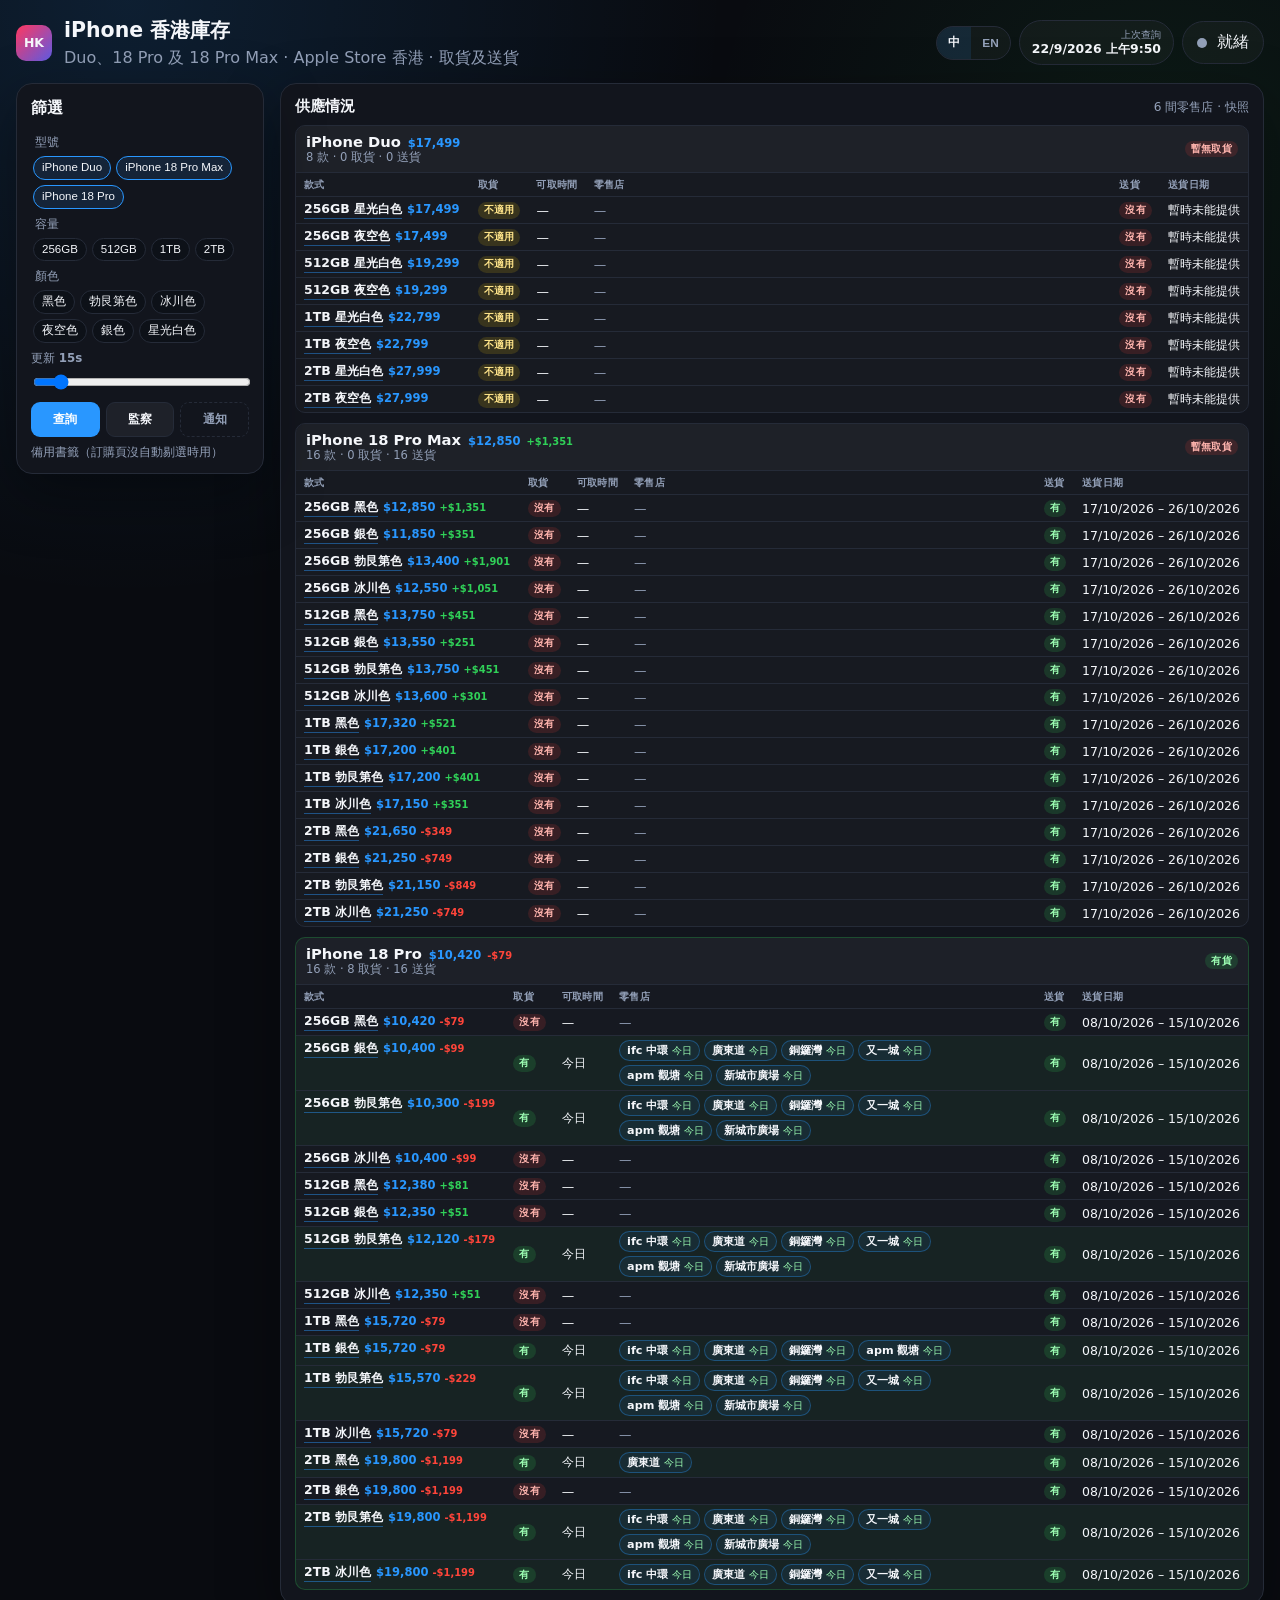
==== commit ad11f817: "Shrink the variant column to content so stores get leftover width. Wrap 款式 name and street price in " ====
--- a/docs/index.html
+++ b/docs/index.html
@@ -414,8 +414,20 @@
 }
 
 .availability-table .col-variant {
-  width: 26%;
-  min-width: 168px;
+  width: 1%;
+  min-width: 0;
+  max-width: max-content;
+  white-space: nowrap;
+  padding-right: 10px;
+  vertical-align: top;
+}
+
+.variant-cell {
+  display: inline-flex;
+  align-items: baseline;
+  flex-wrap: nowrap;
+  gap: 0;
+  white-space: nowrap;
 }
 
 .availability-table .col-pickup,
@@ -424,19 +436,19 @@
 }
 
 .availability-table .col-when {
-  width: 8%;
+  width: 1%;
   white-space: nowrap;
   font-variant-numeric: tabular-nums;
 }
 
 .availability-table .col-stores {
-  width: 34%;
-  min-width: 168px;
+  width: auto;
+  min-width: 0;
   white-space: normal;
 }
 
 .availability-table .col-date {
-  width: 14%;
+  width: 1%;
   white-space: nowrap;
   font-variant-numeric: tabular-nums;
 }
@@ -546,7 +558,7 @@
 }
 
 .market-price {
-  margin-left: 6px;
+  margin-left: 5px;
   color: var(--accent);
   font-weight: 700;
   font-size: 0.72rem;
@@ -594,12 +606,13 @@
     min-width: 0;
   }
   .availability-table .col-variant {
-    width: 40%;
+    width: 1%;
     min-width: 0;
-    white-space: normal;
+    white-space: nowrap;
+    padding-right: 8px;
   }
   .availability-table .col-stores {
-    width: 52%;
+    width: auto;
     min-width: 0;
   }
   .store-tag { padding: 2px 6px; }
@@ -1720,7 +1733,7 @@
               : "—";
           return `
             <tr class="${rowClass}">
-              <td class="col-variant">${variantLabel}${marketPriceHtml(model.id, variant.label)}</td>
+              <td class="col-variant"><span class="variant-cell">${variantLabel}${marketPriceHtml(model.id, variant.label)}</span></td>
               <td class="col-pickup"><span class="${badgeClass(variant.pickup_status)}">${badgeLabel(variant.pickup_status)}</span></td>
               <td class="col-when">${pickupWhen}</td>
               <td class="col-stores">${renderStoreTags(variant.pickup_stores || [], variant.pickup_when || variant.pickup_quote || "")}</td>
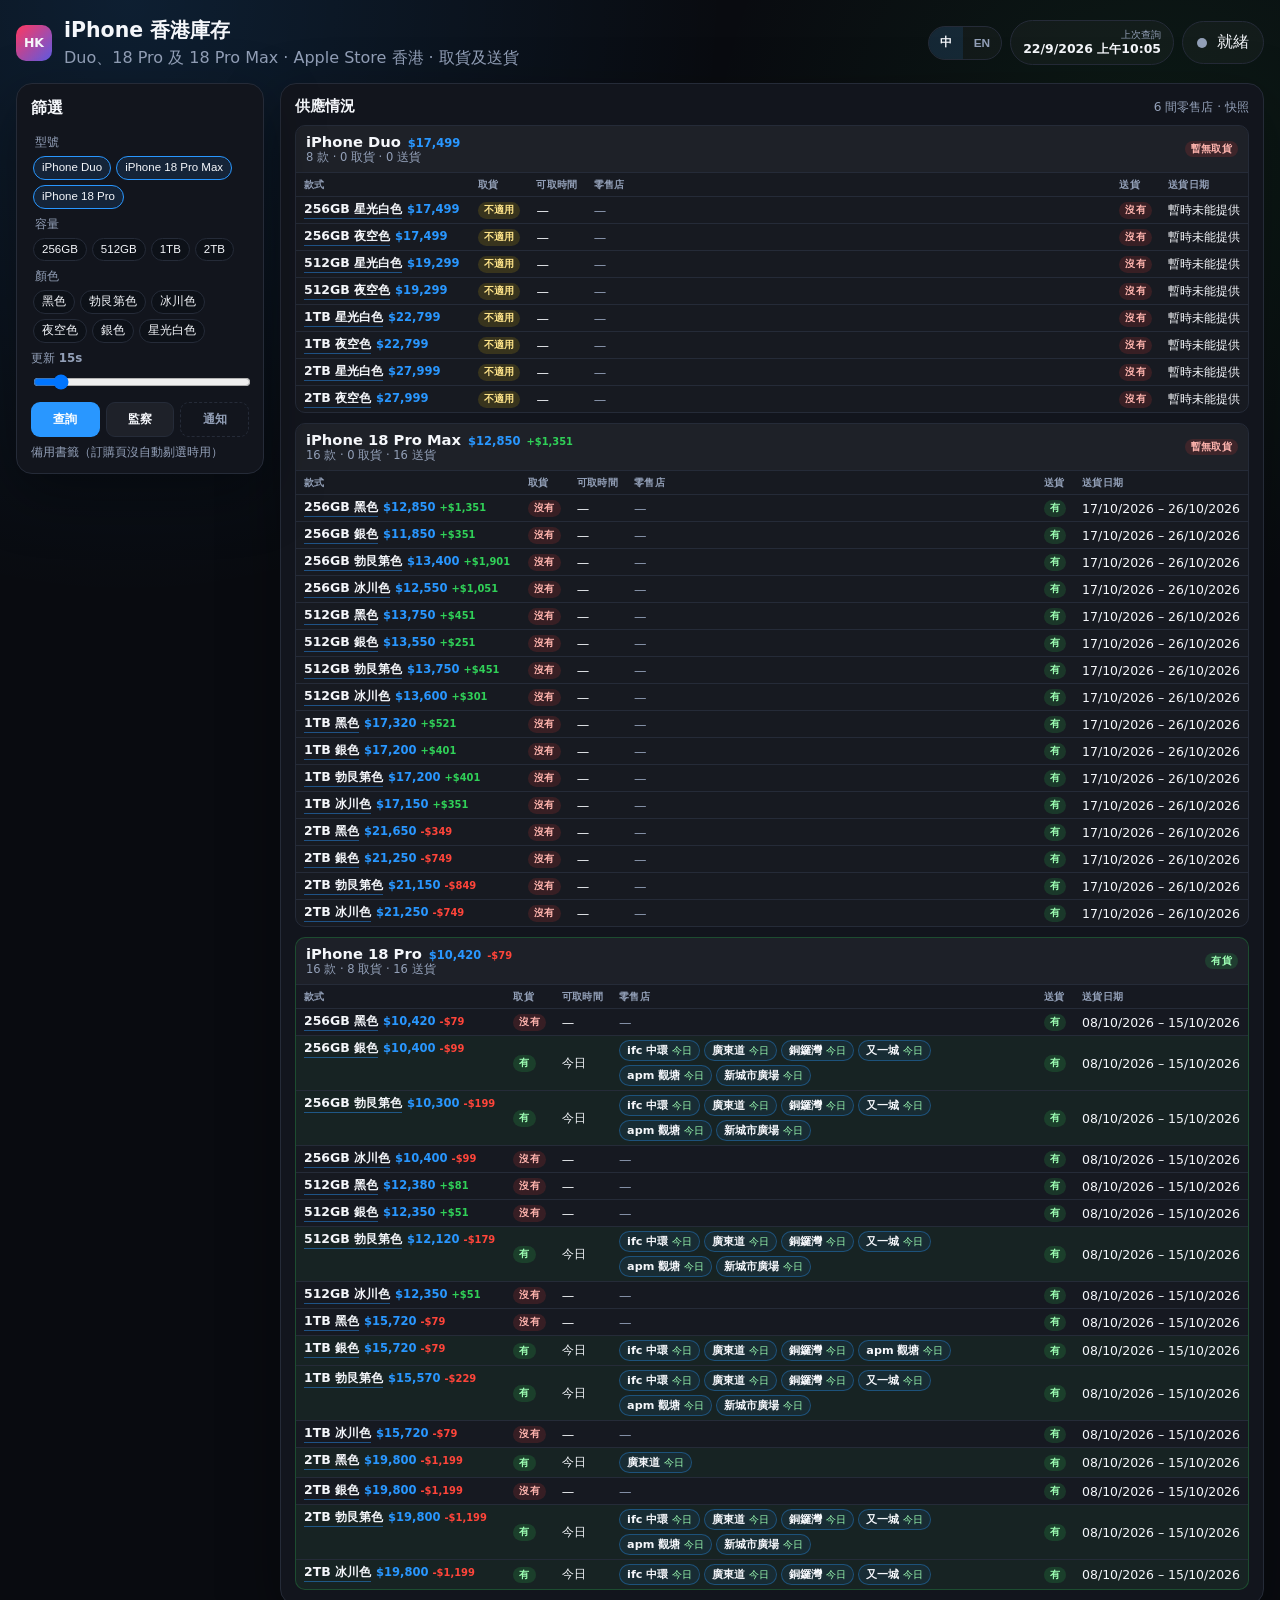
==== commit 27db2858: "chore: refresh HK iPhone stock snapshot [skip ci]" ====
--- a/docs/index.html
+++ b/docs/index.html
@@ -698,7 +698,7 @@
 {"country": "hk", "stores": {"R428": "ifc mall (Central)", "R499": "Canton Road (Tsim Sha Tsui)", "R409": "Causeway Bay", "R485": "Festival Walk (Kowloon Tong)", "R673": "apm Hong Kong (Kwun Tong)", "R610": "New Town Plaza (Sha Tin)"}, "model_order": ["duo", "18-pro-max", "18-pro"], "models": {"duo": {"name": "iPhone Duo", "buy_url": "https://www.apple.com/hk/shop/buy-iphone/iphone-duo", "screen": "7.6-inch-display", "variants": {"MK2D4ZA/A": "256GB Star White", "MK2E4ZA/A": "256GB Night Sky", "MK2F4ZA/A": "512GB Star White", "MK2G4ZA/A": "512GB Night Sky", "MK2H4ZA/A": "1TB Star White", "MK2J4ZA/A": "1TB Night Sky", "MK2K4ZA/A": "2TB Star White", "MK2L4ZA/A": "2TB Night Sky"}}, "18-pro-max": {"name": "iPhone 18 Pro Max", "buy_url": "https://www.apple.com/hk/shop/buy-iphone/iphone-18-pro", "screen": "6.9-inch-display", "variants": {"MJXN4ZA/A": "256GB Black", "MJXP4ZA/A": "256GB Silver", "MJXQ4ZA/A": "256GB Burgundy", "MJXR4ZA/A": "256GB Glacier", "MJXT4ZA/A": "512GB Black", "MJXU4ZA/A": "512GB Silver", "MJXV4ZA/A": "512GB Burgundy", "MJXW4ZA/A": "512GB Glacier", "MJXX4ZA/A": "1TB Black", "MJXY4ZA/A": "1TB Silver", "MJY04ZA/A": "1TB Burgundy", "MJY14ZA/A": "1TB Glacier", "MJY24ZA/A": "2TB Black", "MJY34ZA/A": "2TB Silver", "MJY44ZA/A": "2TB Burgundy", "MJY54ZA/A": "2TB Glacier"}}, "18-pro": {"name": "iPhone 18 Pro", "buy_url": "https://www.apple.com/hk/shop/buy-iphone/iphone-18-pro", "screen": "6.3-inch-display", "variants": {"MJRP4ZA/A": "256GB Black", "MJRQ4ZA/A": "256GB Silver", "MJRR4ZA/A": "256GB Burgundy", "MJRT4ZA/A": "256GB Glacier", "MJRU4ZA/A": "512GB Black", "MJRV4ZA/A": "512GB Silver", "MJRW4ZA/A": "512GB Burgundy", "MJRX4ZA/A": "512GB Glacier", "MJRY4ZA/A": "1TB Black", "MJT04ZA/A": "1TB Silver", "MJT14ZA/A": "1TB Burgundy", "MJT24ZA/A": "1TB Glacier", "MJT34ZA/A": "2TB Black", "MJT44ZA/A": "2TB Silver", "MJT54ZA/A": "2TB Burgundy", "MJT64ZA/A": "2TB Glacier"}}}}
   </script>
   <script type="application/json" id="embedded-stock">
-{"checked_at": "2026-09-22T09:50:34.823181+00:00", "part_numbers": ["MK2D4ZA/A", "MK2E4ZA/A", "MK2F4ZA/A", "MK2G4ZA/A", "MK2H4ZA/A", "MK2J4ZA/A", "MK2K4ZA/A", "MK2L4ZA/A", "MJXN4ZA/A", "MJXP4ZA/A", "MJXQ4ZA/A", "MJXR4ZA/A", "MJXT4ZA/A", "MJXU4ZA/A", "MJXV4ZA/A", "MJXW4ZA/A", "MJXX4ZA/A", "MJXY4ZA/A", "MJY04ZA/A", "MJY14ZA/A", "MJY24ZA/A", "MJY34ZA/A", "MJY44ZA/A", "MJY54ZA/A", "MJRP4ZA/A", "MJRQ4ZA/A", "MJRR4ZA/A", "MJRT4ZA/A", "MJRU4ZA/A", "MJRV4ZA/A", "MJRW4ZA/A", "MJRX4ZA/A", "MJRY4ZA/A", "MJT04ZA/A", "MJT14ZA/A", "MJT24ZA/A", "MJT34ZA/A", "MJT44ZA/A", "MJT54ZA/A", "MJT64ZA/A"], "models": [{"id": "duo", "name": "iPhone Duo", "summary": {"variant_count": 8, "pickup_available": 0, "delivery_available": 0}, "variants": [{"part_number": "MK2D4ZA/A", "label": "256GB Star White", "order_url": "https://www.apple.com/hk/shop/buy-iphone/iphone-duo/7.6-inch-display-256gb-star-white?product=MK2D4ZA%2FA&purchaseOption=fullPrice&igt=1", "pickup_status": "ineligible", "pickup_quote": "Currently unavailable", "pickup_when": "Currently unavailable", "pickup_stores": [], "delivery_status": "unavailable", "delivery_date": "Currently Unavailable"}, {"part_number": "MK2E4ZA/A", "label": "256GB Night Sky", "order_url": "https://www.apple.com/hk/shop/buy-iphone/iphone-duo/7.6-inch-display-256gb-night-sky?product=MK2E4ZA%2FA&purchaseOption=fullPrice&igt=1", "pickup_status": "ineligible", "pickup_quote": "Currently unavailable", "pickup_when": "Currently unavailable", "pickup_stores": [], "delivery_status": "unavailable", "delivery_date": "Currently Unavailable"}, {"part_number": "MK2F4ZA/A", "label": "512GB Star White", "order_url": "https://www.apple.com/hk/shop/buy-iphone/iphone-duo/7.6-inch-display-512gb-star-white?product=MK2F4ZA%2FA&purchaseOption=fullPrice&igt=1", "pickup_status": "ineligible", "pickup_quote": "Currently unavailable", "pickup_when": "Currently unavailable", "pickup_stores": [], "delivery_status": "unavailable", "delivery_date": "Currently Unavailable"}, {"part_number": "MK2G4ZA/A", "label": "512GB Night Sky", "order_url": "https://www.apple.com/hk/shop/buy-iphone/iphone-duo/7.6-inch-display-512gb-night-sky?product=MK2G4ZA%2FA&purchaseOption=fullPrice&igt=1", "pickup_status": "ineligible", "pickup_quote": "Currently unavailable", "pickup_when": "Currently unavailable", "pickup_stores": [], "delivery_status": "unavailable", "delivery_date": "Currently Unavailable"}, {"part_number": "MK2H4ZA/A", "label": "1TB Star White", "order_url": "https://www.apple.com/hk/shop/buy-iphone/iphone-duo/7.6-inch-display-1tb-star-white?product=MK2H4ZA%2FA&purchaseOption=fullPrice&igt=1", "pickup_status": "ineligible", "pickup_quote": "Currently unavailable", "pickup_when": "Currently unavailable", "pickup_stores": [], "delivery_status": "unavailable", "delivery_date": "Currently Unavailable"}, {"part_number": "MK2J4ZA/A", "label": "1TB Night Sky", "order_url": "https://www.apple.com/hk/shop/buy-iphone/iphone-duo/7.6-inch-display-1tb-night-sky?product=MK2J4ZA%2FA&purchaseOption=fullPrice&igt=1", "pickup_status": "ineligible", "pickup_quote": "Currently unavailable", "pickup_when": "Currently unavailable", "pickup_stores": [], "delivery_status": "unavailable", "delivery_date": "Currently Unavailable"}, {"part_number": "MK2K4ZA/A", "label": "2TB Star White", "order_url": "https://www.apple.com/hk/shop/buy-iphone/iphone-duo/7.6-inch-display-2tb-star-white?product=MK2K4ZA%2FA&purchaseOption=fullPrice&igt=1", "pickup_status": "ineligible", "pickup_quote": "Currently unavailable", "pickup_when": "Currently unavailable", "pickup_stores": [], "delivery_status": "unavailable", "delivery_date": "Currently Unavailable"}, {"part_number": "MK2L4ZA/A", "label": "2TB Night Sky", "order_url": "https://www.apple.com/hk/shop/buy-iphone/iphone-duo/7.6-inch-display-2tb-night-sky?product=MK2L4ZA%2FA&purchaseOption=fullPrice&igt=1", "pickup_status": "ineligible", "pickup_quote": "Currently unavailable", "pickup_when": "Currently unavailable", "pickup_stores": [], "delivery_status": "unavailable", "delivery_date": "Currently Unavailable"}]}, {"id": "18-pro-max", "name": "iPhone 18 Pro Max", "summary": {"variant_count": 16, "pickup_available": 0, "delivery_available": 16}, "variants": [{"part_number": "MJXN4ZA/A", "label": "256GB Black", "order_url": "https://www.apple.com/hk/shop/buy-iphone/iphone-18-pro/6.9-inch-display-256gb-black?product=MJXN4ZA%2FA&purchaseOption=fullPrice&igt=1", "pickup_status": "unavailable", "pickup_quote": "Currently unavailable", "pickup_when": "Currently unavailable", "pickup_stores": [], "delivery_status": "available", "delivery_date": "17/10/2026 – 26/10/2026"}, {"part_number": "MJXP4ZA/A", "label": "256GB Silver", "order_url": "https://www.apple.com/hk/shop/buy-iphone/iphone-18-pro/6.9-inch-display-256gb-silver?product=MJXP4ZA%2FA&purchaseOption=fullPrice&igt=1", "pickup_status": "unavailable", "pickup_quote": "Currently unavailable", "pickup_when": "Currently unavailable", "pickup_stores": [], "delivery_status": "available", "delivery_date": "17/10/2026 – 26/10/2026"}, {"part_number": "MJXQ4ZA/A", "label": "256GB Burgundy", "order_url": "https://www.apple.com/hk/shop/buy-iphone/iphone-18-pro/6.9-inch-display-256gb-burgundy?product=MJXQ4ZA%2FA&purchaseOption=fullPrice&igt=1", "pickup_status": "unavailable", "pickup_quote": "Currently unavailable", "pickup_when": "Currently unavailable", "pickup_stores": [], "delivery_status": "available", "delivery_date": "17/10/2026 – 26/10/2026"}, {"part_number": "MJXR4ZA/A", "label": "256GB Glacier", "order_url": "https://www.apple.com/hk/shop/buy-iphone/iphone-18-pro/6.9-inch-display-256gb-glacier?product=MJXR4ZA%2FA&purchaseOption=fullPrice&igt=1", "pickup_status": "unavailable", "pickup_quote": "Currently unavailable", "pickup_when": "Currently unavailable", "pickup_stores": [], "delivery_status": "available", "delivery_date": "17/10/2026 – 26/10/2026"}, {"part_number": "MJXT4ZA/A", "label": "512GB Black", "order_url": "https://www.apple.com/hk/shop/buy-iphone/iphone-18-pro/6.9-inch-display-512gb-black?product=MJXT4ZA%2FA&purchaseOption=fullPrice&igt=1", "pickup_status": "unavailable", "pickup_quote": "Currently unavailable", "pickup_when": "Currently unavailable", "pickup_stores": [], "delivery_status": "available", "delivery_date": "17/10/2026 – 26/10/2026"}, {"part_number": "MJXU4ZA/A", "label": "512GB Silver", "order_url": "https://www.apple.com/hk/shop/buy-iphone/iphone-18-pro/6.9-inch-display-512gb-silver?product=MJXU4ZA%2FA&purchaseOption=fullPrice&igt=1", "pickup_status": "unavailable", "pickup_quote": "Currently unavailable", "pickup_when": "Currently unavailable", "pickup_stores": [], "delivery_status": "available", "delivery_date": "17/10/2026 – 26/10/2026"}, {"part_number": "MJXV4ZA/A", "label": "512GB Burgundy", "order_url": "https://www.apple.com/hk/shop/buy-iphone/iphone-18-pro/6.9-inch-display-512gb-burgundy?product=MJXV4ZA%2FA&purchaseOption=fullPrice&igt=1", "pickup_status": "unavailable", "pickup_quote": "Currently unavailable", "pickup_when": "Currently unavailable", "pickup_stores": [], "delivery_status": "available", "delivery_date": "17/10/2026 – 26/10/2026"}, {"part_number": "MJXW4ZA/A", "label": "512GB Glacier", "order_url": "https://www.apple.com/hk/shop/buy-iphone/iphone-18-pro/6.9-inch-display-512gb-glacier?product=MJXW4ZA%2FA&purchaseOption=fullPrice&igt=1", "pickup_status": "unavailable", "pickup_quote": "Currently unavailable", "pickup_when": "Currently unavailable", "pickup_stores": [], "delivery_status": "available", "delivery_date": "17/10/2026 – 26/10/2026"}, {"part_number": "MJXX4ZA/A", "label": "1TB Black", "order_url": "https://www.apple.com/hk/shop/buy-iphone/iphone-18-pro/6.9-inch-display-1tb-black?product=MJXX4ZA%2FA&purchaseOption=fullPrice&igt=1", "pickup_status": "unavailable", "pickup_quote": "Currently unavailable", "pickup_when": "Currently unavailable", "pickup_stores": [], "delivery_status": "available", "delivery_date": "17/10/2026 – 26/10/2026"}, {"part_number": "MJXY4ZA/A", "label": "1TB Silver", "order_url": "https://www.apple.com/hk/shop/buy-iphone/iphone-18-pro/6.9-inch-display-1tb-silver?product=MJXY4ZA%2FA&purchaseOption=fullPrice&igt=1", "pickup_status": "unavailable", "pickup_quote": "Currently unavailable", "pickup_when": "Currently unavailable", "pickup_stores": [], "delivery_status": "available", "delivery_date": "17/10/2026 – 26/10/2026"}, {"part_number": "MJY04ZA/A", "label": "1TB Burgundy", "order_url": "https://www.apple.com/hk/shop/buy-iphone/iphone-18-pro/6.9-inch-display-1tb-burgundy?product=MJY04ZA%2FA&purchaseOption=fullPrice&igt=1", "pickup_status": "unavailable", "pickup_quote": "Currently unavailable", "pickup_when": "Currently unavailable", "pickup_stores": [], "delivery_status": "available", "delivery_date": "17/10/2026 – 26/10/2026"}, {"part_number": "MJY14ZA/A", "label": "1TB Glacier", "order_url": "https://www.apple.com/hk/shop/buy-iphone/iphone-18-pro/6.9-inch-display-1tb-glacier?product=MJY14ZA%2FA&purchaseOption=fullPrice&igt=1", "pickup_status": "unavailable", "pickup_quote": "Currently unavailable", "pickup_when": "Currently unavailable", "pickup_stores": [], "delivery_status": "available", "delivery_date": "17/10/2026 – 26/10/2026"}, {"part_number": "MJY24ZA/A", "label": "2TB Black", "order_url": "https://www.apple.com/hk/shop/buy-iphone/iphone-18-pro/6.9-inch-display-2tb-black?product=MJY24ZA%2FA&purchaseOption=fullPrice&igt=1", "pickup_status": "unavailable", "pickup_quote": "Currently unavailable", "pickup_when": "Currently unavailable", "pickup_stores": [], "delivery_status": "available", "delivery_date": "17/10/2026 – 26/10/2026"}, {"part_number": "MJY34ZA/A", "label": "2TB Silver", "order_url": "https://www.apple.com/hk/shop/buy-iphone/iphone-18-pro/6.9-inch-display-2tb-silver?product=MJY34ZA%2FA&purchaseOption=fullPrice&igt=1", "pickup_status": "unavailable", "pickup_quote": "Currently unavailable", "pickup_when": "Currently unavailable", "pickup_stores": [], "delivery_status": "available", "delivery_date": "17/10/2026 – 26/10/2026"}, {"part_number": "MJY44ZA/A", "label": "2TB Burgundy", "order_url": "https://www.apple.com/hk/shop/buy-iphone/iphone-18-pro/6.9-inch-display-2tb-burgundy?product=MJY44ZA%2FA&purchaseOption=fullPrice&igt=1", "pickup_status": "unavailable", "pickup_quote": "Currently unavailable", "pickup_when": "Currently unavailable", "pickup_stores": [], "delivery_status": "available", "delivery_date": "17/10/2026 – 26/10/2026"}, {"part_number": "MJY54ZA/A", "label": "2TB Glacier", "order_url": "https://www.apple.com/hk/shop/buy-iphone/iphone-18-pro/6.9-inch-display-2tb-glacier?product=MJY54ZA%2FA&purchaseOption=fullPrice&igt=1", "pickup_status": "unavailable", "pickup_quote": "Currently unavailable", "pickup_when": "Currently unavailable", "pickup_stores": [], "delivery_status": "available", "delivery_date": "17/10/2026 – 26/10/2026"}]}, {"id": "18-pro", "name": "iPhone 18 Pro", "summary": {"variant_count": 16, "pickup_available": 8, "delivery_available": 16}, "variants": [{"part_number": "MJRP4ZA/A", "label": "256GB Black", "order_url": "https://www.apple.com/hk/shop/buy-iphone/iphone-18-pro/6.3-inch-display-256gb-black?product=MJRP4ZA%2FA&purchaseOption=fullPrice&igt=1", "pickup_status": "unavailable", "pickup_quote": "Currently unavailable", "pickup_when": "Currently unavailable", "pickup_stores": [], "delivery_status": "available", "delivery_date": "08/10/2026 – 15/10/2026"}, {"part_number": "MJRQ4ZA/A", "label": "256GB Silver", "order_url": "https://www.apple.com/hk/shop/buy-iphone/iphone-18-pro/6.3-inch-display-256gb-silver?product=MJRQ4ZA%2FA&purchaseOption=fullPrice&igt=1", "pickup_status": "available", "pickup_quote": "Available Today", "pickup_when": "Today", "pickup_stores": [{"store_name": "ifc mall", "store_number": "R428", "city": "Central", "quote": "Available Today", "available_when": "Today", "store_url": "https://www.apple.com/hk/retail/ifcmall/", "order_url": "https://www.apple.com/hk/shop/buy-iphone/iphone-18-pro/6.3-inch-display-256gb-silver?product=MJRQ4ZA%2FA&purchaseOption=fullPrice&igt=1"}, {"store_name": "Canton Road", "store_number": "R499", "city": "Tsim Sha Tsui", "quote": "Available Today", "available_when": "Today", "store_url": "https://www.apple.com/hk/retail/cantonroad", "order_url": "https://www.apple.com/hk/shop/buy-iphone/iphone-18-pro/6.3-inch-display-256gb-silver?product=MJRQ4ZA%2FA&purchaseOption=fullPrice&igt=1"}, {"store_name": "Causeway Bay", "store_number": "R409", "city": "Causeway Bay", "quote": "Available Today", "available_when": "Today", "store_url": "https://www.apple.com/hk/retail/causewaybay", "order_url": "https://www.apple.com/hk/shop/buy-iphone/iphone-18-pro/6.3-inch-display-256gb-silver?product=MJRQ4ZA%2FA&purchaseOption=fullPrice&igt=1"}, {"store_name": "Festival Walk", "store_number": "R485", "city": "Kowloon Tong", "quote": "Available Today", "available_when": "Today", "store_url": "https://www.apple.com/hk/retail/festivalwalk", "order_url": "https://www.apple.com/hk/shop/buy-iphone/iphone-18-pro/6.3-inch-display-256gb-silver?product=MJRQ4ZA%2FA&purchaseOption=fullPrice&igt=1"}, {"store_name": "apm Hong Kong", "store_number": "R673", "city": "Kwun Tong", "quote": "Available Today", "available_when": "Today", "store_url": "https://www.apple.com/hk/retail/apmhongkong", "order_url": "https://www.apple.com/hk/shop/buy-iphone/iphone-18-pro/6.3-inch-display-256gb-silver?product=MJRQ4ZA%2FA&purchaseOption=fullPrice&igt=1"}, {"store_name": "New Town Plaza", "store_number": "R610", "city": "Sha Tin", "quote": "Available Today", "available_when": "Today", "store_url": "https://www.apple.com/hk/retail/newtownplaza", "order_url": "https://www.apple.com/hk/shop/buy-iphone/iphone-18-pro/6.3-inch-display-256gb-silver?product=MJRQ4ZA%2FA&purchaseOption=fullPrice&igt=1"}], "delivery_status": "available", "delivery_date": "08/10/2026 – 15/10/2026"}, {"part_number": "MJRR4ZA/A", "label": "256GB Burgundy", "order_url": "https://www.apple.com/hk/shop/buy-iphone/iphone-18-pro/6.3-inch-display-256gb-burgundy?product=MJRR4ZA%2FA&purchaseOption=fullPrice&igt=1", "pickup_status": "available", "pickup_quote": "Available Today", "pickup_when": "Today", "pickup_stores": [{"store_name": "ifc mall", "store_number": "R428", "city": "Central", "quote": "Available Today", "available_when": "Today", "store_url": "https://www.apple.com/hk/retail/ifcmall/", "order_url": "https://www.apple.com/hk/shop/buy-iphone/iphone-18-pro/6.3-inch-display-256gb-burgundy?product=MJRR4ZA%2FA&purchaseOption=fullPrice&igt=1"}, {"store_name": "Canton Road", "store_number": "R499", "city": "Tsim Sha Tsui", "quote": "Available Today", "available_when": "Today", "store_url": "https://www.apple.com/hk/retail/cantonroad", "order_url": "https://www.apple.com/hk/shop/buy-iphone/iphone-18-pro/6.3-inch-display-256gb-burgundy?product=MJRR4ZA%2FA&purchaseOption=fullPrice&igt=1"}, {"store_name": "Causeway Bay", "store_number": "R409", "city": "Causeway Bay", "quote": "Available Today", "available_when": "Today", "store_url": "https://www.apple.com/hk/retail/causewaybay", "order_url": "https://www.apple.com/hk/shop/buy-iphone/iphone-18-pro/6.3-inch-display-256gb-burgundy?product=MJRR4ZA%2FA&purchaseOption=fullPrice&igt=1"}, {"store_name": "Festival Walk", "store_number": "R485", "city": "Kowloon Tong", "quote": "Available Today", "available_when": "Today", "store_url": "https://www.apple.com/hk/retail/festivalwalk", "order_url": "https://www.apple.com/hk/shop/buy-iphone/iphone-18-pro/6.3-inch-display-256gb-burgundy?product=MJRR4ZA%2FA&purchaseOption=fullPrice&igt=1"}, {"store_name": "apm Hong Kong", "store_number": "R673", "city": "Kwun Tong", "quote": "Available Today", "available_when": "Today", "store_url": "https://www.apple.com/hk/retail/apmhongkong", "order_url": "https://www.apple.com/hk/shop/buy-iphone/iphone-18-pro/6.3-inch-display-256gb-burgundy?product=MJRR4ZA%2FA&purchaseOption=fullPrice&igt=1"}, {"store_name": "New Town Plaza", "store_number": "R610", "city": "Sha Tin", "quote": "Available Today", "available_when": "Today", "store_url": "https://www.apple.com/hk/retail/newtownplaza", "order_url": "https://www.apple.com/hk/shop/buy-iphone/iphone-18-pro/6.3-inch-display-256gb-burgundy?product=MJRR4ZA%2FA&purchaseOption=fullPrice&igt=1"}], "delivery_status": "available", "delivery_date": "08/10/2026 – 15/10/2026"}, {"part_number": "MJRT4ZA/A", "label": "256GB Glacier", "order_url": "https://www.apple.com/hk/shop/buy-iphone/iphone-18-pro/6.3-inch-display-256gb-glacier?product=MJRT4ZA%2FA&purchaseOption=fullPrice&igt=1", "pickup_status": "unavailable", "pickup_quote": "Currently unavailable", "pickup_when": "Currently unavailable", "pickup_stores": [], "delivery_status": "available", "delivery_date": "08/10/2026 – 15/10/2026"}, {"part_number": "MJRU4ZA/A", "label": "512GB Black", "order_url": "https://www.apple.com/hk/shop/buy-iphone/iphone-18-pro/6.3-inch-display-512gb-black?product=MJRU4ZA%2FA&purchaseOption=fullPrice&igt=1", "pickup_status": "unavailable", "pickup_quote": "Currently unavailable", "pickup_when": "Currently unavailable", "pickup_stores": [], "delivery_status": "available", "delivery_date": "08/10/2026 – 15/10/2026"}, {"part_number": "MJRV4ZA/A", "label": "512GB Silver", "order_url": "https://www.apple.com/hk/shop/buy-iphone/iphone-18-pro/6.3-inch-display-512gb-silver?product=MJRV4ZA%2FA&purchaseOption=fullPrice&igt=1", "pickup_status": "unavailable", "pickup_quote": "Currently unavailable", "pickup_when": "Currently unavailable", "pickup_stores": [], "delivery_status": "available", "delivery_date": "08/10/2026 – 15/10/2026"}, {"part_number": "MJRW4ZA/A", "label": "512GB Burgundy", "order_url": "https://www.apple.com/hk/shop/buy-iphone/iphone-18-pro/6.3-inch-display-512gb-burgundy?product=MJRW4ZA%2FA&purchaseOption=fullPrice&igt=1", "pickup_status": "available", "pickup_quote": "Available Today", "pickup_when": "Today", "pickup_stores": [{"store_name": "ifc mall", "store_number": "R428", "city": "Central", "quote": "Available Today", "available_when": "Today", "store_url": "https://www.apple.com/hk/retail/ifcmall/", "order_url": "https://www.apple.com/hk/shop/buy-iphone/iphone-18-pro/6.3-inch-display-512gb-burgundy?product=MJRW4ZA%2FA&purchaseOption=fullPrice&igt=1"}, {"store_name": "Canton Road", "store_number": "R499", "city": "Tsim Sha Tsui", "quote": "Available Today", "available_when": "Today", "store_url": "https://www.apple.com/hk/retail/cantonroad", "order_url": "https://www.apple.com/hk/shop/buy-iphone/iphone-18-pro/6.3-inch-display-512gb-burgundy?product=MJRW4ZA%2FA&purchaseOption=fullPrice&igt=1"}, {"store_name": "Causeway Bay", "store_number": "R409", "city": "Causeway Bay", "quote": "Available Today", "available_when": "Today", "store_url": "https://www.apple.com/hk/retail/causewaybay", "order_url": "https://www.apple.com/hk/shop/buy-iphone/iphone-18-pro/6.3-inch-display-512gb-burgundy?product=MJRW4ZA%2FA&purchaseOption=fullPrice&igt=1"}, {"store_name": "Festival Walk", "store_number": "R485", "city": "Kowloon Tong", "quote": "Available Today", "available_when": "Today", "store_url": "https://www.apple.com/hk/retail/festivalwalk", "order_url": "https://www.apple.com/hk/shop/buy-iphone/iphone-18-pro/6.3-inch-display-512gb-burgundy?product=MJRW4ZA%2FA&purchaseOption=fullPrice&igt=1"}, {"store_name": "apm Hong Kong", "store_number": "R673", "city": "Kwun Tong", "quote": "Available Today", "available_when": "Today", "store_url": "https://www.apple.com/hk/retail/apmhongkong", "order_url": "https://www.apple.com/hk/shop/buy-iphone/iphone-18-pro/6.3-inch-display-512gb-burgundy?product=MJRW4ZA%2FA&purchaseOption=fullPrice&igt=1"}, {"store_name": "New Town Plaza", "store_number": "R610", "city": "Sha Tin", "quote": "Available Today", "available_when": "Today", "store_url": "https://www.apple.com/hk/retail/newtownplaza", "order_url": "https://www.apple.com/hk/shop/buy-iphone/iphone-18-pro/6.3-inch-display-512gb-burgundy?product=MJRW4ZA%2FA&purchaseOption=fullPrice&igt=1"}], "delivery_status": "available", "delivery_date": "08/10/2026 – 15/10/2026"}, {"part_number": "MJRX4ZA/A", "label": "512GB Glacier", "order_url": "https://www.apple.com/hk/shop/buy-iphone/iphone-18-pro/6.3-inch-display-512gb-glacier?product=MJRX4ZA%2FA&purchaseOption=fullPrice&igt=1", "pickup_status": "unavailable", "pickup_quote": "Currently unavailable", "pickup_when": "Currently unavailable", "pickup_stores": [], "delivery_status": "available", "delivery_date": "08/10/2026 – 15/10/2026"}, {"part_number": "MJRY4ZA/A", "label": "1TB Black", "order_url": "https://www.apple.com/hk/shop/buy-iphone/iphone-18-pro/6.3-inch-display-1tb-black?product=MJRY4ZA%2FA&purchaseOption=fullPrice&igt=1", "pickup_status": "unavailable", "pickup_quote": "Currently unavailable", "pickup_when": "Currently unavailable", "pickup_stores": [], "delivery_status": "available", "delivery_date": "08/10/2026 – 15/10/2026"}, {"part_number": "MJT04ZA/A", "label": "1TB Silver", "order_url": "https://www.apple.com/hk/shop/buy-iphone/iphone-18-pro/6.3-inch-display-1tb-silver?product=MJT04ZA%2FA&purchaseOption=fullPrice&igt=1", "pickup_status": "available", "pickup_quote": "Available Today", "pickup_when": "Today", "pickup_stores": [{"store_name": "ifc mall", "store_number": "R428", "city": "Central", "quote": "Available Today", "available_when": "Today", "store_url": "https://www.apple.com/hk/retail/ifcmall/", "order_url": "https://www.apple.com/hk/shop/buy-iphone/iphone-18-pro/6.3-inch-display-1tb-silver?product=MJT04ZA%2FA&purchaseOption=fullPrice&igt=1"}, {"store_name": "Canton Road", "store_number": "R499", "city": "Tsim Sha Tsui", "quote": "Available Today", "available_when": "Today", "store_url": "https://www.apple.com/hk/retail/cantonroad", "order_url": "https://www.apple.com/hk/shop/buy-iphone/iphone-18-pro/6.3-inch-display-1tb-silver?product=MJT04ZA%2FA&purchaseOption=fullPrice&igt=1"}, {"store_name": "Causeway Bay", "store_number": "R409", "city": "Causeway Bay", "quote": "Available Today", "available_when": "Today", "store_url": "https://www.apple.com/hk/retail/causewaybay", "order_url": "https://www.apple.com/hk/shop/buy-iphone/iphone-18-pro/6.3-inch-display-1tb-silver?product=MJT04ZA%2FA&purchaseOption=fullPrice&igt=1"}, {"store_name": "apm Hong Kong", "store_number": "R673", "city": "Kwun Tong", "quote": "Available Today", "available_when": "Today", "store_url": "https://www.apple.com/hk/retail/apmhongkong", "order_url": "https://www.apple.com/hk/shop/buy-iphone/iphone-18-pro/6.3-inch-display-1tb-silver?product=MJT04ZA%2FA&purchaseOption=fullPrice&igt=1"}], "delivery_status": "available", "delivery_date": "08/10/2026 – 15/10/2026"}, {"part_number": "MJT14ZA/A", "label": "1TB Burgundy", "order_url": "https://www.apple.com/hk/shop/buy-iphone/iphone-18-pro/6.3-inch-display-1tb-burgundy?product=MJT14ZA%2FA&purchaseOption=fullPrice&igt=1", "pickup_status": "available", "pickup_quote": "Available Today", "pickup_when": "Today", "pickup_stores": [{"store_name": "ifc mall", "store_number": "R428", "city": "Central", "quote": "Available Today", "available_when": "Today", "store_url": "https://www.apple.com/hk/retail/ifcmall/", "order_url": "https://www.apple.com/hk/shop/buy-iphone/iphone-18-pro/6.3-inch-display-1tb-burgundy?product=MJT14ZA%2FA&purchaseOption=fullPrice&igt=1"}, {"store_name": "Canton Road", "store_number": "R499", "city": "Tsim Sha Tsui", "quote": "Available Today", "available_when": "Today", "store_url": "https://www.apple.com/hk/retail/cantonroad", "order_url": "https://www.apple.com/hk/shop/buy-iphone/iphone-18-pro/6.3-inch-display-1tb-burgundy?product=MJT14ZA%2FA&purchaseOption=fullPrice&igt=1"}, {"store_name": "Causeway Bay", "store_number": "R409", "city": "Causeway Bay", "quote": "Available Today", "available_when": "Today", "store_url": "https://www.apple.com/hk/retail/causewaybay", "order_url": "https://www.apple.com/hk/shop/buy-iphone/iphone-18-pro/6.3-inch-display-1tb-burgundy?product=MJT14ZA%2FA&purchaseOption=fullPrice&igt=1"}, {"store_name": "Festival Walk", "store_number": "R485", "city": "Kowloon Tong", "quote": "Available Today", "available_when": "Today", "store_url": "https://www.apple.com/hk/retail/festivalwalk", "order_url": "https://www.apple.com/hk/shop/buy-iphone/iphone-18-pro/6.3-inch-display-1tb-burgundy?product=MJT14ZA%2FA&purchaseOption=fullPrice&igt=1"}, {"store_name": "apm Hong Kong", "store_number": "R673", "city": "Kwun Tong", "quote": "Available Today", "available_when": "Today", "store_url": "https://www.apple.com/hk/retail/apmhongkong", "order_url": "https://www.apple.com/hk/shop/buy-iphone/iphone-18-pro/6.3-inch-display-1tb-burgundy?product=MJT14ZA%2FA&purchaseOption=fullPrice&igt=1"}, {"store_name": "New Town Plaza", "store_number": "R610", "city": "Sha Tin", "quote": "Available Today", "available_when": "Today", "store_url": "https://www.apple.com/hk/retail/newtownplaza", "order_url": "https://www.apple.com/hk/shop/buy-iphone/iphone-18-pro/6.3-inch-display-1tb-burgundy?product=MJT14ZA%2FA&purchaseOption=fullPrice&igt=1"}], "delivery_status": "available", "delivery_date": "08/10/2026 – 15/10/2026"}, {"part_number": "MJT24ZA/A", "label": "1TB Glacier", "order_url": "https://www.apple.com/hk/shop/buy-iphone/iphone-18-pro/6.3-inch-display-1tb-glacier?product=MJT24ZA%2FA&purchaseOption=fullPrice&igt=1", "pickup_status": "unavailable", "pickup_quote": "Currently unavailable", "pickup_when": "Currently unavailable", "pickup_stores": [], "delivery_status": "available", "delivery_date": "08/10/2026 – 15/10/2026"}, {"part_number": "MJT34ZA/A", "label": "2TB Black", "order_url": "https://www.apple.com/hk/shop/buy-iphone/iphone-18-pro/6.3-inch-display-2tb-black?product=MJT34ZA%2FA&purchaseOption=fullPrice&igt=1", "pickup_status": "available", "pickup_quote": "Currently unavailable", "pickup_when": "Today", "pickup_stores": [{"store_name": "Canton Road", "store_number": "R499", "city": "Tsim Sha Tsui", "quote": "Available Today", "available_when": "Today", "store_url": "https://www.apple.com/hk/retail/cantonroad", "order_url": "https://www.apple.com/hk/shop/buy-iphone/iphone-18-pro/6.3-inch-display-2tb-black?product=MJT34ZA%2FA&purchaseOption=fullPrice&igt=1"}], "delivery_status": "available", "delivery_date": "08/10/2026 – 15/10/2026"}, {"part_number": "MJT44ZA/A", "label": "2TB Silver", "order_url": "https://www.apple.com/hk/shop/buy-iphone/iphone-18-pro/6.3-inch-display-2tb-silver?product=MJT44ZA%2FA&purchaseOption=fullPrice&igt=1", "pickup_status": "unavailable", "pickup_quote": "Currently unavailable", "pickup_when": "Currently unavailable", "pickup_stores": [], "delivery_status": "available", "delivery_date": "08/10/2026 – 15/10/2026"}, {"part_number": "MJT54ZA/A", "label": "2TB Burgundy", "order_url": "https://www.apple.com/hk/shop/buy-iphone/iphone-18-pro/6.3-inch-display-2tb-burgundy?product=MJT54ZA%2FA&purchaseOption=fullPrice&igt=1", "pickup_status": "available", "pickup_quote": "Available Today", "pickup_when": "Today", "pickup_stores": [{"store_name": "ifc mall", "store_number": "R428", "city": "Central", "quote": "Available Today", "available_when": "Today", "store_url": "https://www.apple.com/hk/retail/ifcmall/", "order_url": "https://www.apple.com/hk/shop/buy-iphone/iphone-18-pro/6.3-inch-display-2tb-burgundy?product=MJT54ZA%2FA&purchaseOption=fullPrice&igt=1"}, {"store_name": "Canton Road", "store_number": "R499", "city": "Tsim Sha Tsui", "quote": "Available Today", "available_when": "Today", "store_url": "https://www.apple.com/hk/retail/cantonroad", "order_url": "https://www.apple.com/hk/shop/buy-iphone/iphone-18-pro/6.3-inch-display-2tb-burgundy?product=MJT54ZA%2FA&purchaseOption=fullPrice&igt=1"}, {"store_name": "Causeway Bay", "store_number": "R409", "city": "Causeway Bay", "quote": "Available Today", "available_when": "Today", "store_url": "https://www.apple.com/hk/retail/causewaybay", "order_url": "https://www.apple.com/hk/shop/buy-iphone/iphone-18-pro/6.3-inch-display-2tb-burgundy?product=MJT54ZA%2FA&purchaseOption=fullPrice&igt=1"}, {"store_name": "Festival Walk", "store_number": "R485", "city": "Kowloon Tong", "quote": "Available Today", "available_when": "Today", "store_url": "https://www.apple.com/hk/retail/festivalwalk", "order_url": "https://www.apple.com/hk/shop/buy-iphone/iphone-18-pro/6.3-inch-display-2tb-burgundy?product=MJT54ZA%2FA&purchaseOption=fullPrice&igt=1"}, {"store_name": "apm Hong Kong", "store_number": "R673", "city": "Kwun Tong", "quote": "Available Today", "available_when": "Today", "store_url": "https://www.apple.com/hk/retail/apmhongkong", "order_url": "https://www.apple.com/hk/shop/buy-iphone/iphone-18-pro/6.3-inch-display-2tb-burgundy?product=MJT54ZA%2FA&purchaseOption=fullPrice&igt=1"}, {"store_name": "New Town Plaza", "store_number": "R610", "city": "Sha Tin", "quote": "Available Today", "available_when": "Today", "store_url": "https://www.apple.com/hk/retail/newtownplaza", "order_url": "https://www.apple.com/hk/shop/buy-iphone/iphone-18-pro/6.3-inch-display-2tb-burgundy?product=MJT54ZA%2FA&purchaseOption=fullPrice&igt=1"}], "delivery_status": "available", "delivery_date": "08/10/2026 – 15/10/2026"}, {"part_number": "MJT64ZA/A", "label": "2TB Glacier", "order_url": "https://www.apple.com/hk/shop/buy-iphone/iphone-18-pro/6.3-inch-display-2tb-glacier?product=MJT64ZA%2FA&purchaseOption=fullPrice&igt=1", "pickup_status": "available", "pickup_quote": "Available Today", "pickup_when": "Today", "pickup_stores": [{"store_name": "ifc mall", "store_number": "R428", "city": "Central", "quote": "Available Today", "available_when": "Today", "store_url": "https://www.apple.com/hk/retail/ifcmall/", "order_url": "https://www.apple.com/hk/shop/buy-iphone/iphone-18-pro/6.3-inch-display-2tb-glacier?product=MJT64ZA%2FA&purchaseOption=fullPrice&igt=1"}, {"store_name": "Canton Road", "store_number": "R499", "city": "Tsim Sha Tsui", "quote": "Available Today", "available_when": "Today", "store_url": "https://www.apple.com/hk/retail/cantonroad", "order_url": "https://www.apple.com/hk/shop/buy-iphone/iphone-18-pro/6.3-inch-display-2tb-glacier?product=MJT64ZA%2FA&purchaseOption=fullPrice&igt=1"}, {"store_name": "Causeway Bay", "store_number": "R409", "city": "Causeway Bay", "quote": "Available Today", "available_when": "Today", "store_url": "https://www.apple.com/hk/retail/causewaybay", "order_url": "https://www.apple.com/hk/shop/buy-iphone/iphone-18-pro/6.3-inch-display-2tb-glacier?product=MJT64ZA%2FA&purchaseOption=fullPrice&igt=1"}, {"store_name": "Festival Walk", "store_number": "R485", "city": "Kowloon Tong", "quote": "Available Today", "available_when": "Today", "store_url": "https://www.apple.com/hk/retail/festivalwalk", "order_url": "https://www.apple.com/hk/shop/buy-iphone/iphone-18-pro/6.3-inch-display-2tb-glacier?product=MJT64ZA%2FA&purchaseOption=fullPrice&igt=1"}], "delivery_status": "available", "delivery_date": "08/10/2026 – 15/10/2026"}]}], "errors": [], "summary": {"model_count": 3, "variant_count": 40, "pickup_available": 39, "pickup_checked": 40, "delivery_available": 32, "delivery_checked": 40, "stores_checked": 6, "models_with_pickup": 1}, "source": "github-actions", "market_prices": {"18-pro|256GB|Black": {"price": 10420, "delta": -79}, "18-pro|256GB|Silver": {"price": 10400, "delta": -99}, "18-pro|256GB|Glacier": {"price": 10400, "delta": -99}, "18-pro|256GB|Burgundy": {"price": 10300, "delta": -199}, "18-pro|512GB|Black": {"price": 12380, "delta": 81}, "18-pro|512GB|Silver": {"price": 12350, "delta": 51}, "18-pro|512GB|Glacier": {"price": 12350, "delta": 51}, "18-pro|512GB|Burgundy": {"price": 12120, "delta": -179}, "18-pro|1TB|Black": {"price": 15720, "delta": -79}, "18-pro|1TB|Silver": {"price": 15720, "delta": -79}, "18-pro|1TB|Glacier": {"price": 15720, "delta": -79}, "18-pro|1TB|Burgundy": {"price": 15570, "delta": -229}, "18-pro|2TB|Black": {"price": 19800, "delta": -1199}, "18-pro|2TB|Silver": {"price": 19800, "delta": -1199}, "18-pro|2TB|Glacier": {"price": 19800, "delta": -1199}, "18-pro|2TB|Burgundy": {"price": 19800, "delta": -1199}, "18-pro-max|256GB|Black": {"price": 12850, "delta": 1351}, "18-pro-max|256GB|Silver": {"price": 11850, "delta": 351}, "18-pro-max|256GB|Glacier": {"price": 12550, "delta": 1051}, "18-pro-max|256GB|Burgundy": {"price": 13400, "delta": 1901}, "18-pro-max|512GB|Black": {"price": 13750, "delta": 451}, "18-pro-max|512GB|Silver": {"price": 13550, "delta": 251}, "18-pro-max|512GB|Glacier": {"price": 13600, "delta": 301}, "18-pro-max|512GB|Burgundy": {"price": 13750, "delta": 451}, "18-pro-max|1TB|Black": {"price": 17320, "delta": 521}, "18-pro-max|1TB|Silver": {"price": 17200, "delta": 401}, "18-pro-max|1TB|Glacier": {"price": 17150, "delta": 351}, "18-pro-max|1TB|Burgundy": {"price": 17200, "delta": 401}, "18-pro-max|2TB|Black": {"price": 21650, "delta": -349}, "18-pro-max|2TB|Silver": {"price": 21250, "delta": -749}, "18-pro-max|2TB|Glacier": {"price": 21250, "delta": -749}, "18-pro-max|2TB|Burgundy": {"price": 21150, "delta": -849}, "duo|256GB|Night Sky": {"price": 17499, "delta": 0}, "duo|256GB|Star White": {"price": 17499, "delta": 0}, "duo|512GB|Night Sky": {"price": 19299, "delta": 0}, "duo|512GB|Star White": {"price": 19299, "delta": 0}, "duo|1TB|Night Sky": {"price": 22799, "delta": 0}, "duo|1TB|Star White": {"price": 22799, "delta": 0}, "duo|2TB|Night Sky": {"price": 27999, "delta": 0}, "duo|2TB|Star White": {"price": 27999, "delta": 0}}, "market_updated_at": "2026-09-22 11:13", "market_source": "https://www.iphonepricehk.com/iphone-18-pro-max-duo-price"}
+{"checked_at": "2026-09-22T10:05:22.938603+00:00", "part_numbers": ["MK2D4ZA/A", "MK2E4ZA/A", "MK2F4ZA/A", "MK2G4ZA/A", "MK2H4ZA/A", "MK2J4ZA/A", "MK2K4ZA/A", "MK2L4ZA/A", "MJXN4ZA/A", "MJXP4ZA/A", "MJXQ4ZA/A", "MJXR4ZA/A", "MJXT4ZA/A", "MJXU4ZA/A", "MJXV4ZA/A", "MJXW4ZA/A", "MJXX4ZA/A", "MJXY4ZA/A", "MJY04ZA/A", "MJY14ZA/A", "MJY24ZA/A", "MJY34ZA/A", "MJY44ZA/A", "MJY54ZA/A", "MJRP4ZA/A", "MJRQ4ZA/A", "MJRR4ZA/A", "MJRT4ZA/A", "MJRU4ZA/A", "MJRV4ZA/A", "MJRW4ZA/A", "MJRX4ZA/A", "MJRY4ZA/A", "MJT04ZA/A", "MJT14ZA/A", "MJT24ZA/A", "MJT34ZA/A", "MJT44ZA/A", "MJT54ZA/A", "MJT64ZA/A"], "models": [{"id": "duo", "name": "iPhone Duo", "summary": {"variant_count": 8, "pickup_available": 0, "delivery_available": 0}, "variants": [{"part_number": "MK2D4ZA/A", "label": "256GB Star White", "order_url": "https://www.apple.com/hk/shop/buy-iphone/iphone-duo/7.6-inch-display-256gb-star-white?product=MK2D4ZA%2FA&purchaseOption=fullPrice&igt=1", "pickup_status": "ineligible", "pickup_quote": "Currently unavailable", "pickup_when": "Currently unavailable", "pickup_stores": [], "delivery_status": "unavailable", "delivery_date": "Currently Unavailable"}, {"part_number": "MK2E4ZA/A", "label": "256GB Night Sky", "order_url": "https://www.apple.com/hk/shop/buy-iphone/iphone-duo/7.6-inch-display-256gb-night-sky?product=MK2E4ZA%2FA&purchaseOption=fullPrice&igt=1", "pickup_status": "ineligible", "pickup_quote": "Currently unavailable", "pickup_when": "Currently unavailable", "pickup_stores": [], "delivery_status": "unavailable", "delivery_date": "Currently Unavailable"}, {"part_number": "MK2F4ZA/A", "label": "512GB Star White", "order_url": "https://www.apple.com/hk/shop/buy-iphone/iphone-duo/7.6-inch-display-512gb-star-white?product=MK2F4ZA%2FA&purchaseOption=fullPrice&igt=1", "pickup_status": "ineligible", "pickup_quote": "Currently unavailable", "pickup_when": "Currently unavailable", "pickup_stores": [], "delivery_status": "unavailable", "delivery_date": "Currently Unavailable"}, {"part_number": "MK2G4ZA/A", "label": "512GB Night Sky", "order_url": "https://www.apple.com/hk/shop/buy-iphone/iphone-duo/7.6-inch-display-512gb-night-sky?product=MK2G4ZA%2FA&purchaseOption=fullPrice&igt=1", "pickup_status": "ineligible", "pickup_quote": "Currently unavailable", "pickup_when": "Currently unavailable", "pickup_stores": [], "delivery_status": "unavailable", "delivery_date": "Currently Unavailable"}, {"part_number": "MK2H4ZA/A", "label": "1TB Star White", "order_url": "https://www.apple.com/hk/shop/buy-iphone/iphone-duo/7.6-inch-display-1tb-star-white?product=MK2H4ZA%2FA&purchaseOption=fullPrice&igt=1", "pickup_status": "ineligible", "pickup_quote": "Currently unavailable", "pickup_when": "Currently unavailable", "pickup_stores": [], "delivery_status": "unavailable", "delivery_date": "Currently Unavailable"}, {"part_number": "MK2J4ZA/A", "label": "1TB Night Sky", "order_url": "https://www.apple.com/hk/shop/buy-iphone/iphone-duo/7.6-inch-display-1tb-night-sky?product=MK2J4ZA%2FA&purchaseOption=fullPrice&igt=1", "pickup_status": "ineligible", "pickup_quote": "Currently unavailable", "pickup_when": "Currently unavailable", "pickup_stores": [], "delivery_status": "unavailable", "delivery_date": "Currently Unavailable"}, {"part_number": "MK2K4ZA/A", "label": "2TB Star White", "order_url": "https://www.apple.com/hk/shop/buy-iphone/iphone-duo/7.6-inch-display-2tb-star-white?product=MK2K4ZA%2FA&purchaseOption=fullPrice&igt=1", "pickup_status": "ineligible", "pickup_quote": "Currently unavailable", "pickup_when": "Currently unavailable", "pickup_stores": [], "delivery_status": "unavailable", "delivery_date": "Currently Unavailable"}, {"part_number": "MK2L4ZA/A", "label": "2TB Night Sky", "order_url": "https://www.apple.com/hk/shop/buy-iphone/iphone-duo/7.6-inch-display-2tb-night-sky?product=MK2L4ZA%2FA&purchaseOption=fullPrice&igt=1", "pickup_status": "ineligible", "pickup_quote": "Currently unavailable", "pickup_when": "Currently unavailable", "pickup_stores": [], "delivery_status": "unavailable", "delivery_date": "Currently Unavailable"}]}, {"id": "18-pro-max", "name": "iPhone 18 Pro Max", "summary": {"variant_count": 16, "pickup_available": 0, "delivery_available": 16}, "variants": [{"part_number": "MJXN4ZA/A", "label": "256GB Black", "order_url": "https://www.apple.com/hk/shop/buy-iphone/iphone-18-pro/6.9-inch-display-256gb-black?product=MJXN4ZA%2FA&purchaseOption=fullPrice&igt=1", "pickup_status": "unavailable", "pickup_quote": "Currently unavailable", "pickup_when": "Currently unavailable", "pickup_stores": [], "delivery_status": "available", "delivery_date": "17/10/2026 – 26/10/2026"}, {"part_number": "MJXP4ZA/A", "label": "256GB Silver", "order_url": "https://www.apple.com/hk/shop/buy-iphone/iphone-18-pro/6.9-inch-display-256gb-silver?product=MJXP4ZA%2FA&purchaseOption=fullPrice&igt=1", "pickup_status": "unavailable", "pickup_quote": "Currently unavailable", "pickup_when": "Currently unavailable", "pickup_stores": [], "delivery_status": "available", "delivery_date": "17/10/2026 – 26/10/2026"}, {"part_number": "MJXQ4ZA/A", "label": "256GB Burgundy", "order_url": "https://www.apple.com/hk/shop/buy-iphone/iphone-18-pro/6.9-inch-display-256gb-burgundy?product=MJXQ4ZA%2FA&purchaseOption=fullPrice&igt=1", "pickup_status": "unavailable", "pickup_quote": "Currently unavailable", "pickup_when": "Currently unavailable", "pickup_stores": [], "delivery_status": "available", "delivery_date": "17/10/2026 – 26/10/2026"}, {"part_number": "MJXR4ZA/A", "label": "256GB Glacier", "order_url": "https://www.apple.com/hk/shop/buy-iphone/iphone-18-pro/6.9-inch-display-256gb-glacier?product=MJXR4ZA%2FA&purchaseOption=fullPrice&igt=1", "pickup_status": "unavailable", "pickup_quote": "Currently unavailable", "pickup_when": "Currently unavailable", "pickup_stores": [], "delivery_status": "available", "delivery_date": "17/10/2026 – 26/10/2026"}, {"part_number": "MJXT4ZA/A", "label": "512GB Black", "order_url": "https://www.apple.com/hk/shop/buy-iphone/iphone-18-pro/6.9-inch-display-512gb-black?product=MJXT4ZA%2FA&purchaseOption=fullPrice&igt=1", "pickup_status": "unavailable", "pickup_quote": "Currently unavailable", "pickup_when": "Currently unavailable", "pickup_stores": [], "delivery_status": "available", "delivery_date": "17/10/2026 – 26/10/2026"}, {"part_number": "MJXU4ZA/A", "label": "512GB Silver", "order_url": "https://www.apple.com/hk/shop/buy-iphone/iphone-18-pro/6.9-inch-display-512gb-silver?product=MJXU4ZA%2FA&purchaseOption=fullPrice&igt=1", "pickup_status": "unavailable", "pickup_quote": "Currently unavailable", "pickup_when": "Currently unavailable", "pickup_stores": [], "delivery_status": "available", "delivery_date": "17/10/2026 – 26/10/2026"}, {"part_number": "MJXV4ZA/A", "label": "512GB Burgundy", "order_url": "https://www.apple.com/hk/shop/buy-iphone/iphone-18-pro/6.9-inch-display-512gb-burgundy?product=MJXV4ZA%2FA&purchaseOption=fullPrice&igt=1", "pickup_status": "unavailable", "pickup_quote": "Currently unavailable", "pickup_when": "Currently unavailable", "pickup_stores": [], "delivery_status": "available", "delivery_date": "17/10/2026 – 26/10/2026"}, {"part_number": "MJXW4ZA/A", "label": "512GB Glacier", "order_url": "https://www.apple.com/hk/shop/buy-iphone/iphone-18-pro/6.9-inch-display-512gb-glacier?product=MJXW4ZA%2FA&purchaseOption=fullPrice&igt=1", "pickup_status": "unavailable", "pickup_quote": "Currently unavailable", "pickup_when": "Currently unavailable", "pickup_stores": [], "delivery_status": "available", "delivery_date": "17/10/2026 – 26/10/2026"}, {"part_number": "MJXX4ZA/A", "label": "1TB Black", "order_url": "https://www.apple.com/hk/shop/buy-iphone/iphone-18-pro/6.9-inch-display-1tb-black?product=MJXX4ZA%2FA&purchaseOption=fullPrice&igt=1", "pickup_status": "unavailable", "pickup_quote": "Currently unavailable", "pickup_when": "Currently unavailable", "pickup_stores": [], "delivery_status": "available", "delivery_date": "17/10/2026 – 26/10/2026"}, {"part_number": "MJXY4ZA/A", "label": "1TB Silver", "order_url": "https://www.apple.com/hk/shop/buy-iphone/iphone-18-pro/6.9-inch-display-1tb-silver?product=MJXY4ZA%2FA&purchaseOption=fullPrice&igt=1", "pickup_status": "unavailable", "pickup_quote": "Currently unavailable", "pickup_when": "Currently unavailable", "pickup_stores": [], "delivery_status": "available", "delivery_date": "17/10/2026 – 26/10/2026"}, {"part_number": "MJY04ZA/A", "label": "1TB Burgundy", "order_url": "https://www.apple.com/hk/shop/buy-iphone/iphone-18-pro/6.9-inch-display-1tb-burgundy?product=MJY04ZA%2FA&purchaseOption=fullPrice&igt=1", "pickup_status": "unavailable", "pickup_quote": "Currently unavailable", "pickup_when": "Currently unavailable", "pickup_stores": [], "delivery_status": "available", "delivery_date": "17/10/2026 – 26/10/2026"}, {"part_number": "MJY14ZA/A", "label": "1TB Glacier", "order_url": "https://www.apple.com/hk/shop/buy-iphone/iphone-18-pro/6.9-inch-display-1tb-glacier?product=MJY14ZA%2FA&purchaseOption=fullPrice&igt=1", "pickup_status": "unavailable", "pickup_quote": "Currently unavailable", "pickup_when": "Currently unavailable", "pickup_stores": [], "delivery_status": "available", "delivery_date": "17/10/2026 – 26/10/2026"}, {"part_number": "MJY24ZA/A", "label": "2TB Black", "order_url": "https://www.apple.com/hk/shop/buy-iphone/iphone-18-pro/6.9-inch-display-2tb-black?product=MJY24ZA%2FA&purchaseOption=fullPrice&igt=1", "pickup_status": "unavailable", "pickup_quote": "Currently unavailable", "pickup_when": "Currently unavailable", "pickup_stores": [], "delivery_status": "available", "delivery_date": "17/10/2026 – 26/10/2026"}, {"part_number": "MJY34ZA/A", "label": "2TB Silver", "order_url": "https://www.apple.com/hk/shop/buy-iphone/iphone-18-pro/6.9-inch-display-2tb-silver?product=MJY34ZA%2FA&purchaseOption=fullPrice&igt=1", "pickup_status": "unavailable", "pickup_quote": "Currently unavailable", "pickup_when": "Currently unavailable", "pickup_stores": [], "delivery_status": "available", "delivery_date": "17/10/2026 – 26/10/2026"}, {"part_number": "MJY44ZA/A", "label": "2TB Burgundy", "order_url": "https://www.apple.com/hk/shop/buy-iphone/iphone-18-pro/6.9-inch-display-2tb-burgundy?product=MJY44ZA%2FA&purchaseOption=fullPrice&igt=1", "pickup_status": "unavailable", "pickup_quote": "Currently unavailable", "pickup_when": "Currently unavailable", "pickup_stores": [], "delivery_status": "available", "delivery_date": "17/10/2026 – 26/10/2026"}, {"part_number": "MJY54ZA/A", "label": "2TB Glacier", "order_url": "https://www.apple.com/hk/shop/buy-iphone/iphone-18-pro/6.9-inch-display-2tb-glacier?product=MJY54ZA%2FA&purchaseOption=fullPrice&igt=1", "pickup_status": "unavailable", "pickup_quote": "Currently unavailable", "pickup_when": "Currently unavailable", "pickup_stores": [], "delivery_status": "available", "delivery_date": "17/10/2026 – 26/10/2026"}]}, {"id": "18-pro", "name": "iPhone 18 Pro", "summary": {"variant_count": 16, "pickup_available": 8, "delivery_available": 16}, "variants": [{"part_number": "MJRP4ZA/A", "label": "256GB Black", "order_url": "https://www.apple.com/hk/shop/buy-iphone/iphone-18-pro/6.3-inch-display-256gb-black?product=MJRP4ZA%2FA&purchaseOption=fullPrice&igt=1", "pickup_status": "unavailable", "pickup_quote": "Currently unavailable", "pickup_when": "Currently unavailable", "pickup_stores": [], "delivery_status": "available", "delivery_date": "08/10/2026 – 15/10/2026"}, {"part_number": "MJRQ4ZA/A", "label": "256GB Silver", "order_url": "https://www.apple.com/hk/shop/buy-iphone/iphone-18-pro/6.3-inch-display-256gb-silver?product=MJRQ4ZA%2FA&purchaseOption=fullPrice&igt=1", "pickup_status": "available", "pickup_quote": "Available Today", "pickup_when": "Today", "pickup_stores": [{"store_name": "ifc mall", "store_number": "R428", "city": "Central", "quote": "Available Today", "available_when": "Today", "store_url": "https://www.apple.com/hk/retail/ifcmall/", "order_url": "https://www.apple.com/hk/shop/buy-iphone/iphone-18-pro/6.3-inch-display-256gb-silver?product=MJRQ4ZA%2FA&purchaseOption=fullPrice&igt=1"}, {"store_name": "Canton Road", "store_number": "R499", "city": "Tsim Sha Tsui", "quote": "Available Today", "available_when": "Today", "store_url": "https://www.apple.com/hk/retail/cantonroad", "order_url": "https://www.apple.com/hk/shop/buy-iphone/iphone-18-pro/6.3-inch-display-256gb-silver?product=MJRQ4ZA%2FA&purchaseOption=fullPrice&igt=1"}, {"store_name": "Causeway Bay", "store_number": "R409", "city": "Causeway Bay", "quote": "Available Today", "available_when": "Today", "store_url": "https://www.apple.com/hk/retail/causewaybay", "order_url": "https://www.apple.com/hk/shop/buy-iphone/iphone-18-pro/6.3-inch-display-256gb-silver?product=MJRQ4ZA%2FA&purchaseOption=fullPrice&igt=1"}, {"store_name": "Festival Walk", "store_number": "R485", "city": "Kowloon Tong", "quote": "Available Today", "available_when": "Today", "store_url": "https://www.apple.com/hk/retail/festivalwalk", "order_url": "https://www.apple.com/hk/shop/buy-iphone/iphone-18-pro/6.3-inch-display-256gb-silver?product=MJRQ4ZA%2FA&purchaseOption=fullPrice&igt=1"}, {"store_name": "apm Hong Kong", "store_number": "R673", "city": "Kwun Tong", "quote": "Available Today", "available_when": "Today", "store_url": "https://www.apple.com/hk/retail/apmhongkong", "order_url": "https://www.apple.com/hk/shop/buy-iphone/iphone-18-pro/6.3-inch-display-256gb-silver?product=MJRQ4ZA%2FA&purchaseOption=fullPrice&igt=1"}, {"store_name": "New Town Plaza", "store_number": "R610", "city": "Sha Tin", "quote": "Available Today", "available_when": "Today", "store_url": "https://www.apple.com/hk/retail/newtownplaza", "order_url": "https://www.apple.com/hk/shop/buy-iphone/iphone-18-pro/6.3-inch-display-256gb-silver?product=MJRQ4ZA%2FA&purchaseOption=fullPrice&igt=1"}], "delivery_status": "available", "delivery_date": "08/10/2026 – 15/10/2026"}, {"part_number": "MJRR4ZA/A", "label": "256GB Burgundy", "order_url": "https://www.apple.com/hk/shop/buy-iphone/iphone-18-pro/6.3-inch-display-256gb-burgundy?product=MJRR4ZA%2FA&purchaseOption=fullPrice&igt=1", "pickup_status": "available", "pickup_quote": "Available Today", "pickup_when": "Today", "pickup_stores": [{"store_name": "ifc mall", "store_number": "R428", "city": "Central", "quote": "Available Today", "available_when": "Today", "store_url": "https://www.apple.com/hk/retail/ifcmall/", "order_url": "https://www.apple.com/hk/shop/buy-iphone/iphone-18-pro/6.3-inch-display-256gb-burgundy?product=MJRR4ZA%2FA&purchaseOption=fullPrice&igt=1"}, {"store_name": "Canton Road", "store_number": "R499", "city": "Tsim Sha Tsui", "quote": "Available Today", "available_when": "Today", "store_url": "https://www.apple.com/hk/retail/cantonroad", "order_url": "https://www.apple.com/hk/shop/buy-iphone/iphone-18-pro/6.3-inch-display-256gb-burgundy?product=MJRR4ZA%2FA&purchaseOption=fullPrice&igt=1"}, {"store_name": "Causeway Bay", "store_number": "R409", "city": "Causeway Bay", "quote": "Available Today", "available_when": "Today", "store_url": "https://www.apple.com/hk/retail/causewaybay", "order_url": "https://www.apple.com/hk/shop/buy-iphone/iphone-18-pro/6.3-inch-display-256gb-burgundy?product=MJRR4ZA%2FA&purchaseOption=fullPrice&igt=1"}, {"store_name": "Festival Walk", "store_number": "R485", "city": "Kowloon Tong", "quote": "Available Today", "available_when": "Today", "store_url": "https://www.apple.com/hk/retail/festivalwalk", "order_url": "https://www.apple.com/hk/shop/buy-iphone/iphone-18-pro/6.3-inch-display-256gb-burgundy?product=MJRR4ZA%2FA&purchaseOption=fullPrice&igt=1"}, {"store_name": "apm Hong Kong", "store_number": "R673", "city": "Kwun Tong", "quote": "Available Today", "available_when": "Today", "store_url": "https://www.apple.com/hk/retail/apmhongkong", "order_url": "https://www.apple.com/hk/shop/buy-iphone/iphone-18-pro/6.3-inch-display-256gb-burgundy?product=MJRR4ZA%2FA&purchaseOption=fullPrice&igt=1"}, {"store_name": "New Town Plaza", "store_number": "R610", "city": "Sha Tin", "quote": "Available Today", "available_when": "Today", "store_url": "https://www.apple.com/hk/retail/newtownplaza", "order_url": "https://www.apple.com/hk/shop/buy-iphone/iphone-18-pro/6.3-inch-display-256gb-burgundy?product=MJRR4ZA%2FA&purchaseOption=fullPrice&igt=1"}], "delivery_status": "available", "delivery_date": "08/10/2026 – 15/10/2026"}, {"part_number": "MJRT4ZA/A", "label": "256GB Glacier", "order_url": "https://www.apple.com/hk/shop/buy-iphone/iphone-18-pro/6.3-inch-display-256gb-glacier?product=MJRT4ZA%2FA&purchaseOption=fullPrice&igt=1", "pickup_status": "unavailable", "pickup_quote": "Currently unavailable", "pickup_when": "Currently unavailable", "pickup_stores": [], "delivery_status": "available", "delivery_date": "08/10/2026 – 15/10/2026"}, {"part_number": "MJRU4ZA/A", "label": "512GB Black", "order_url": "https://www.apple.com/hk/shop/buy-iphone/iphone-18-pro/6.3-inch-display-512gb-black?product=MJRU4ZA%2FA&purchaseOption=fullPrice&igt=1", "pickup_status": "unavailable", "pickup_quote": "Currently unavailable", "pickup_when": "Currently unavailable", "pickup_stores": [], "delivery_status": "available", "delivery_date": "08/10/2026 – 15/10/2026"}, {"part_number": "MJRV4ZA/A", "label": "512GB Silver", "order_url": "https://www.apple.com/hk/shop/buy-iphone/iphone-18-pro/6.3-inch-display-512gb-silver?product=MJRV4ZA%2FA&purchaseOption=fullPrice&igt=1", "pickup_status": "unavailable", "pickup_quote": "Currently unavailable", "pickup_when": "Currently unavailable", "pickup_stores": [], "delivery_status": "available", "delivery_date": "08/10/2026 – 15/10/2026"}, {"part_number": "MJRW4ZA/A", "label": "512GB Burgundy", "order_url": "https://www.apple.com/hk/shop/buy-iphone/iphone-18-pro/6.3-inch-display-512gb-burgundy?product=MJRW4ZA%2FA&purchaseOption=fullPrice&igt=1", "pickup_status": "available", "pickup_quote": "Available Today", "pickup_when": "Today", "pickup_stores": [{"store_name": "ifc mall", "store_number": "R428", "city": "Central", "quote": "Available Today", "available_when": "Today", "store_url": "https://www.apple.com/hk/retail/ifcmall/", "order_url": "https://www.apple.com/hk/shop/buy-iphone/iphone-18-pro/6.3-inch-display-512gb-burgundy?product=MJRW4ZA%2FA&purchaseOption=fullPrice&igt=1"}, {"store_name": "Canton Road", "store_number": "R499", "city": "Tsim Sha Tsui", "quote": "Available Today", "available_when": "Today", "store_url": "https://www.apple.com/hk/retail/cantonroad", "order_url": "https://www.apple.com/hk/shop/buy-iphone/iphone-18-pro/6.3-inch-display-512gb-burgundy?product=MJRW4ZA%2FA&purchaseOption=fullPrice&igt=1"}, {"store_name": "Causeway Bay", "store_number": "R409", "city": "Causeway Bay", "quote": "Available Today", "available_when": "Today", "store_url": "https://www.apple.com/hk/retail/causewaybay", "order_url": "https://www.apple.com/hk/shop/buy-iphone/iphone-18-pro/6.3-inch-display-512gb-burgundy?product=MJRW4ZA%2FA&purchaseOption=fullPrice&igt=1"}, {"store_name": "Festival Walk", "store_number": "R485", "city": "Kowloon Tong", "quote": "Available Today", "available_when": "Today", "store_url": "https://www.apple.com/hk/retail/festivalwalk", "order_url": "https://www.apple.com/hk/shop/buy-iphone/iphone-18-pro/6.3-inch-display-512gb-burgundy?product=MJRW4ZA%2FA&purchaseOption=fullPrice&igt=1"}, {"store_name": "apm Hong Kong", "store_number": "R673", "city": "Kwun Tong", "quote": "Available Today", "available_when": "Today", "store_url": "https://www.apple.com/hk/retail/apmhongkong", "order_url": "https://www.apple.com/hk/shop/buy-iphone/iphone-18-pro/6.3-inch-display-512gb-burgundy?product=MJRW4ZA%2FA&purchaseOption=fullPrice&igt=1"}, {"store_name": "New Town Plaza", "store_number": "R610", "city": "Sha Tin", "quote": "Available Today", "available_when": "Today", "store_url": "https://www.apple.com/hk/retail/newtownplaza", "order_url": "https://www.apple.com/hk/shop/buy-iphone/iphone-18-pro/6.3-inch-display-512gb-burgundy?product=MJRW4ZA%2FA&purchaseOption=fullPrice&igt=1"}], "delivery_status": "available", "delivery_date": "08/10/2026 – 15/10/2026"}, {"part_number": "MJRX4ZA/A", "label": "512GB Glacier", "order_url": "https://www.apple.com/hk/shop/buy-iphone/iphone-18-pro/6.3-inch-display-512gb-glacier?product=MJRX4ZA%2FA&purchaseOption=fullPrice&igt=1", "pickup_status": "unavailable", "pickup_quote": "Currently unavailable", "pickup_when": "Currently unavailable", "pickup_stores": [], "delivery_status": "available", "delivery_date": "08/10/2026 – 15/10/2026"}, {"part_number": "MJRY4ZA/A", "label": "1TB Black", "order_url": "https://www.apple.com/hk/shop/buy-iphone/iphone-18-pro/6.3-inch-display-1tb-black?product=MJRY4ZA%2FA&purchaseOption=fullPrice&igt=1", "pickup_status": "unavailable", "pickup_quote": "Currently unavailable", "pickup_when": "Currently unavailable", "pickup_stores": [], "delivery_status": "available", "delivery_date": "08/10/2026 – 15/10/2026"}, {"part_number": "MJT04ZA/A", "label": "1TB Silver", "order_url": "https://www.apple.com/hk/shop/buy-iphone/iphone-18-pro/6.3-inch-display-1tb-silver?product=MJT04ZA%2FA&purchaseOption=fullPrice&igt=1", "pickup_status": "available", "pickup_quote": "Available Today", "pickup_when": "Today", "pickup_stores": [{"store_name": "ifc mall", "store_number": "R428", "city": "Central", "quote": "Available Today", "available_when": "Today", "store_url": "https://www.apple.com/hk/retail/ifcmall/", "order_url": "https://www.apple.com/hk/shop/buy-iphone/iphone-18-pro/6.3-inch-display-1tb-silver?product=MJT04ZA%2FA&purchaseOption=fullPrice&igt=1"}, {"store_name": "Canton Road", "store_number": "R499", "city": "Tsim Sha Tsui", "quote": "Available Today", "available_when": "Today", "store_url": "https://www.apple.com/hk/retail/cantonroad", "order_url": "https://www.apple.com/hk/shop/buy-iphone/iphone-18-pro/6.3-inch-display-1tb-silver?product=MJT04ZA%2FA&purchaseOption=fullPrice&igt=1"}, {"store_name": "Causeway Bay", "store_number": "R409", "city": "Causeway Bay", "quote": "Available Today", "available_when": "Today", "store_url": "https://www.apple.com/hk/retail/causewaybay", "order_url": "https://www.apple.com/hk/shop/buy-iphone/iphone-18-pro/6.3-inch-display-1tb-silver?product=MJT04ZA%2FA&purchaseOption=fullPrice&igt=1"}, {"store_name": "apm Hong Kong", "store_number": "R673", "city": "Kwun Tong", "quote": "Available Today", "available_when": "Today", "store_url": "https://www.apple.com/hk/retail/apmhongkong", "order_url": "https://www.apple.com/hk/shop/buy-iphone/iphone-18-pro/6.3-inch-display-1tb-silver?product=MJT04ZA%2FA&purchaseOption=fullPrice&igt=1"}], "delivery_status": "available", "delivery_date": "08/10/2026 – 15/10/2026"}, {"part_number": "MJT14ZA/A", "label": "1TB Burgundy", "order_url": "https://www.apple.com/hk/shop/buy-iphone/iphone-18-pro/6.3-inch-display-1tb-burgundy?product=MJT14ZA%2FA&purchaseOption=fullPrice&igt=1", "pickup_status": "available", "pickup_quote": "Available Today", "pickup_when": "Today", "pickup_stores": [{"store_name": "ifc mall", "store_number": "R428", "city": "Central", "quote": "Available Today", "available_when": "Today", "store_url": "https://www.apple.com/hk/retail/ifcmall/", "order_url": "https://www.apple.com/hk/shop/buy-iphone/iphone-18-pro/6.3-inch-display-1tb-burgundy?product=MJT14ZA%2FA&purchaseOption=fullPrice&igt=1"}, {"store_name": "Canton Road", "store_number": "R499", "city": "Tsim Sha Tsui", "quote": "Available Today", "available_when": "Today", "store_url": "https://www.apple.com/hk/retail/cantonroad", "order_url": "https://www.apple.com/hk/shop/buy-iphone/iphone-18-pro/6.3-inch-display-1tb-burgundy?product=MJT14ZA%2FA&purchaseOption=fullPrice&igt=1"}, {"store_name": "Causeway Bay", "store_number": "R409", "city": "Causeway Bay", "quote": "Available Today", "available_when": "Today", "store_url": "https://www.apple.com/hk/retail/causewaybay", "order_url": "https://www.apple.com/hk/shop/buy-iphone/iphone-18-pro/6.3-inch-display-1tb-burgundy?product=MJT14ZA%2FA&purchaseOption=fullPrice&igt=1"}, {"store_name": "Festival Walk", "store_number": "R485", "city": "Kowloon Tong", "quote": "Available Today", "available_when": "Today", "store_url": "https://www.apple.com/hk/retail/festivalwalk", "order_url": "https://www.apple.com/hk/shop/buy-iphone/iphone-18-pro/6.3-inch-display-1tb-burgundy?product=MJT14ZA%2FA&purchaseOption=fullPrice&igt=1"}, {"store_name": "apm Hong Kong", "store_number": "R673", "city": "Kwun Tong", "quote": "Available Today", "available_when": "Today", "store_url": "https://www.apple.com/hk/retail/apmhongkong", "order_url": "https://www.apple.com/hk/shop/buy-iphone/iphone-18-pro/6.3-inch-display-1tb-burgundy?product=MJT14ZA%2FA&purchaseOption=fullPrice&igt=1"}, {"store_name": "New Town Plaza", "store_number": "R610", "city": "Sha Tin", "quote": "Available Today", "available_when": "Today", "store_url": "https://www.apple.com/hk/retail/newtownplaza", "order_url": "https://www.apple.com/hk/shop/buy-iphone/iphone-18-pro/6.3-inch-display-1tb-burgundy?product=MJT14ZA%2FA&purchaseOption=fullPrice&igt=1"}], "delivery_status": "available", "delivery_date": "08/10/2026 – 15/10/2026"}, {"part_number": "MJT24ZA/A", "label": "1TB Glacier", "order_url": "https://www.apple.com/hk/shop/buy-iphone/iphone-18-pro/6.3-inch-display-1tb-glacier?product=MJT24ZA%2FA&purchaseOption=fullPrice&igt=1", "pickup_status": "unavailable", "pickup_quote": "Currently unavailable", "pickup_when": "Currently unavailable", "pickup_stores": [], "delivery_status": "available", "delivery_date": "08/10/2026 – 15/10/2026"}, {"part_number": "MJT34ZA/A", "label": "2TB Black", "order_url": "https://www.apple.com/hk/shop/buy-iphone/iphone-18-pro/6.3-inch-display-2tb-black?product=MJT34ZA%2FA&purchaseOption=fullPrice&igt=1", "pickup_status": "available", "pickup_quote": "Currently unavailable", "pickup_when": "Today", "pickup_stores": [{"store_name": "Canton Road", "store_number": "R499", "city": "Tsim Sha Tsui", "quote": "Available Today", "available_when": "Today", "store_url": "https://www.apple.com/hk/retail/cantonroad", "order_url": "https://www.apple.com/hk/shop/buy-iphone/iphone-18-pro/6.3-inch-display-2tb-black?product=MJT34ZA%2FA&purchaseOption=fullPrice&igt=1"}], "delivery_status": "available", "delivery_date": "08/10/2026 – 15/10/2026"}, {"part_number": "MJT44ZA/A", "label": "2TB Silver", "order_url": "https://www.apple.com/hk/shop/buy-iphone/iphone-18-pro/6.3-inch-display-2tb-silver?product=MJT44ZA%2FA&purchaseOption=fullPrice&igt=1", "pickup_status": "unavailable", "pickup_quote": "Currently unavailable", "pickup_when": "Currently unavailable", "pickup_stores": [], "delivery_status": "available", "delivery_date": "08/10/2026 – 15/10/2026"}, {"part_number": "MJT54ZA/A", "label": "2TB Burgundy", "order_url": "https://www.apple.com/hk/shop/buy-iphone/iphone-18-pro/6.3-inch-display-2tb-burgundy?product=MJT54ZA%2FA&purchaseOption=fullPrice&igt=1", "pickup_status": "available", "pickup_quote": "Available Today", "pickup_when": "Today", "pickup_stores": [{"store_name": "ifc mall", "store_number": "R428", "city": "Central", "quote": "Available Today", "available_when": "Today", "store_url": "https://www.apple.com/hk/retail/ifcmall/", "order_url": "https://www.apple.com/hk/shop/buy-iphone/iphone-18-pro/6.3-inch-display-2tb-burgundy?product=MJT54ZA%2FA&purchaseOption=fullPrice&igt=1"}, {"store_name": "Canton Road", "store_number": "R499", "city": "Tsim Sha Tsui", "quote": "Available Today", "available_when": "Today", "store_url": "https://www.apple.com/hk/retail/cantonroad", "order_url": "https://www.apple.com/hk/shop/buy-iphone/iphone-18-pro/6.3-inch-display-2tb-burgundy?product=MJT54ZA%2FA&purchaseOption=fullPrice&igt=1"}, {"store_name": "Causeway Bay", "store_number": "R409", "city": "Causeway Bay", "quote": "Available Today", "available_when": "Today", "store_url": "https://www.apple.com/hk/retail/causewaybay", "order_url": "https://www.apple.com/hk/shop/buy-iphone/iphone-18-pro/6.3-inch-display-2tb-burgundy?product=MJT54ZA%2FA&purchaseOption=fullPrice&igt=1"}, {"store_name": "Festival Walk", "store_number": "R485", "city": "Kowloon Tong", "quote": "Available Today", "available_when": "Today", "store_url": "https://www.apple.com/hk/retail/festivalwalk", "order_url": "https://www.apple.com/hk/shop/buy-iphone/iphone-18-pro/6.3-inch-display-2tb-burgundy?product=MJT54ZA%2FA&purchaseOption=fullPrice&igt=1"}, {"store_name": "apm Hong Kong", "store_number": "R673", "city": "Kwun Tong", "quote": "Available Today", "available_when": "Today", "store_url": "https://www.apple.com/hk/retail/apmhongkong", "order_url": "https://www.apple.com/hk/shop/buy-iphone/iphone-18-pro/6.3-inch-display-2tb-burgundy?product=MJT54ZA%2FA&purchaseOption=fullPrice&igt=1"}, {"store_name": "New Town Plaza", "store_number": "R610", "city": "Sha Tin", "quote": "Available Today", "available_when": "Today", "store_url": "https://www.apple.com/hk/retail/newtownplaza", "order_url": "https://www.apple.com/hk/shop/buy-iphone/iphone-18-pro/6.3-inch-display-2tb-burgundy?product=MJT54ZA%2FA&purchaseOption=fullPrice&igt=1"}], "delivery_status": "available", "delivery_date": "08/10/2026 – 15/10/2026"}, {"part_number": "MJT64ZA/A", "label": "2TB Glacier", "order_url": "https://www.apple.com/hk/shop/buy-iphone/iphone-18-pro/6.3-inch-display-2tb-glacier?product=MJT64ZA%2FA&purchaseOption=fullPrice&igt=1", "pickup_status": "available", "pickup_quote": "Available Today", "pickup_when": "Today", "pickup_stores": [{"store_name": "ifc mall", "store_number": "R428", "city": "Central", "quote": "Available Today", "available_when": "Today", "store_url": "https://www.apple.com/hk/retail/ifcmall/", "order_url": "https://www.apple.com/hk/shop/buy-iphone/iphone-18-pro/6.3-inch-display-2tb-glacier?product=MJT64ZA%2FA&purchaseOption=fullPrice&igt=1"}, {"store_name": "Canton Road", "store_number": "R499", "city": "Tsim Sha Tsui", "quote": "Available Today", "available_when": "Today", "store_url": "https://www.apple.com/hk/retail/cantonroad", "order_url": "https://www.apple.com/hk/shop/buy-iphone/iphone-18-pro/6.3-inch-display-2tb-glacier?product=MJT64ZA%2FA&purchaseOption=fullPrice&igt=1"}, {"store_name": "Causeway Bay", "store_number": "R409", "city": "Causeway Bay", "quote": "Available Today", "available_when": "Today", "store_url": "https://www.apple.com/hk/retail/causewaybay", "order_url": "https://www.apple.com/hk/shop/buy-iphone/iphone-18-pro/6.3-inch-display-2tb-glacier?product=MJT64ZA%2FA&purchaseOption=fullPrice&igt=1"}, {"store_name": "Festival Walk", "store_number": "R485", "city": "Kowloon Tong", "quote": "Available Today", "available_when": "Today", "store_url": "https://www.apple.com/hk/retail/festivalwalk", "order_url": "https://www.apple.com/hk/shop/buy-iphone/iphone-18-pro/6.3-inch-display-2tb-glacier?product=MJT64ZA%2FA&purchaseOption=fullPrice&igt=1"}], "delivery_status": "available", "delivery_date": "08/10/2026 – 15/10/2026"}]}], "errors": [], "summary": {"model_count": 3, "variant_count": 40, "pickup_available": 39, "pickup_checked": 40, "delivery_available": 32, "delivery_checked": 40, "stores_checked": 6, "models_with_pickup": 1}, "source": "github-actions", "market_prices": {"18-pro|256GB|Black": {"price": 10420, "delta": -79}, "18-pro|256GB|Silver": {"price": 10400, "delta": -99}, "18-pro|256GB|Glacier": {"price": 10400, "delta": -99}, "18-pro|256GB|Burgundy": {"price": 10300, "delta": -199}, "18-pro|512GB|Black": {"price": 12380, "delta": 81}, "18-pro|512GB|Silver": {"price": 12350, "delta": 51}, "18-pro|512GB|Glacier": {"price": 12350, "delta": 51}, "18-pro|512GB|Burgundy": {"price": 12120, "delta": -179}, "18-pro|1TB|Black": {"price": 15720, "delta": -79}, "18-pro|1TB|Silver": {"price": 15720, "delta": -79}, "18-pro|1TB|Glacier": {"price": 15720, "delta": -79}, "18-pro|1TB|Burgundy": {"price": 15570, "delta": -229}, "18-pro|2TB|Black": {"price": 19800, "delta": -1199}, "18-pro|2TB|Silver": {"price": 19800, "delta": -1199}, "18-pro|2TB|Glacier": {"price": 19800, "delta": -1199}, "18-pro|2TB|Burgundy": {"price": 19800, "delta": -1199}, "18-pro-max|256GB|Black": {"price": 12850, "delta": 1351}, "18-pro-max|256GB|Silver": {"price": 11850, "delta": 351}, "18-pro-max|256GB|Glacier": {"price": 12550, "delta": 1051}, "18-pro-max|256GB|Burgundy": {"price": 13400, "delta": 1901}, "18-pro-max|512GB|Black": {"price": 13750, "delta": 451}, "18-pro-max|512GB|Silver": {"price": 13550, "delta": 251}, "18-pro-max|512GB|Glacier": {"price": 13600, "delta": 301}, "18-pro-max|512GB|Burgundy": {"price": 13750, "delta": 451}, "18-pro-max|1TB|Black": {"price": 17320, "delta": 521}, "18-pro-max|1TB|Silver": {"price": 17200, "delta": 401}, "18-pro-max|1TB|Glacier": {"price": 17150, "delta": 351}, "18-pro-max|1TB|Burgundy": {"price": 17200, "delta": 401}, "18-pro-max|2TB|Black": {"price": 21650, "delta": -349}, "18-pro-max|2TB|Silver": {"price": 21250, "delta": -749}, "18-pro-max|2TB|Glacier": {"price": 21250, "delta": -749}, "18-pro-max|2TB|Burgundy": {"price": 21150, "delta": -849}, "duo|256GB|Night Sky": {"price": 17499, "delta": 0}, "duo|256GB|Star White": {"price": 17499, "delta": 0}, "duo|512GB|Night Sky": {"price": 19299, "delta": 0}, "duo|512GB|Star White": {"price": 19299, "delta": 0}, "duo|1TB|Night Sky": {"price": 22799, "delta": 0}, "duo|1TB|Star White": {"price": 22799, "delta": 0}, "duo|2TB|Night Sky": {"price": 27999, "delta": 0}, "duo|2TB|Star White": {"price": 27999, "delta": 0}}, "market_updated_at": "2026-09-22 11:13", "market_source": "https://www.iphonepricehk.com/iphone-18-pro-max-duo-price"}
   </script>
   <script>
 const BATCH_SIZE = 16;
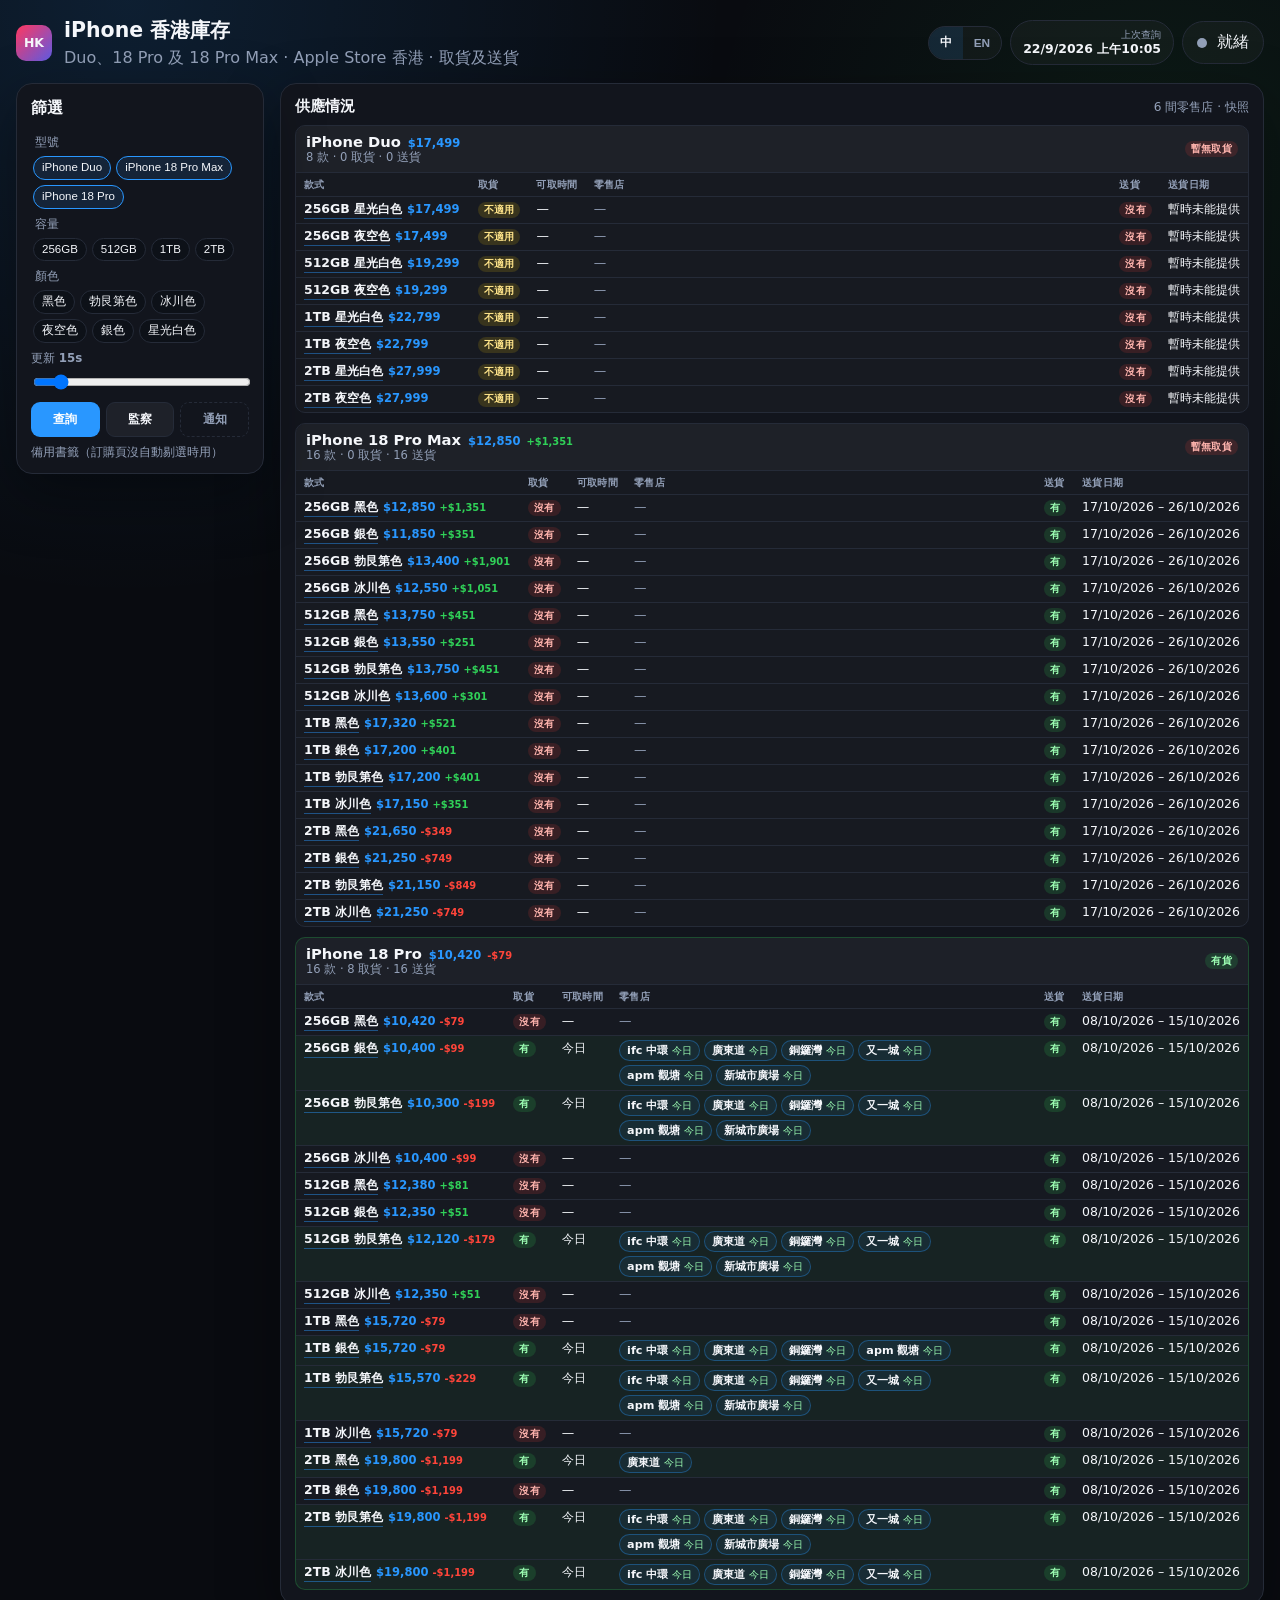
==== commit 5c110a2d: "Stack variant price under the name on phones so stores get the leftover width. Desktop keeps name an" ====
--- a/docs/index.html
+++ b/docs/index.html
@@ -401,7 +401,7 @@
   padding: 4px 8px;
   text-align: left;
   border-bottom: 1px solid var(--panel-border);
-  vertical-align: middle;
+  vertical-align: top;
   white-space: nowrap;
 }
 
@@ -427,6 +427,12 @@
   align-items: baseline;
   flex-wrap: nowrap;
   gap: 0;
+  white-space: nowrap;
+}
+
+.variant-price {
+  display: inline-flex;
+  align-items: baseline;
   white-space: nowrap;
 }
 
@@ -610,6 +616,14 @@
     min-width: 0;
     white-space: nowrap;
     padding-right: 8px;
+  }
+  .variant-cell {
+    flex-direction: column;
+    align-items: flex-start;
+    gap: 0;
+  }
+  .variant-price .market-price {
+    margin-left: 0;
   }
   .availability-table .col-stores {
     width: auto;
@@ -1727,13 +1741,14 @@
           const variantLabel = variant.order_url
             ? `<a class="variant-link apple-order-link" href="${variant.order_url}" target="_blank" rel="noopener noreferrer">${displayLabel}</a>`
             : displayLabel;
+          const priceHtml = marketPriceHtml(model.id, variant.label);
           const pickupWhen =
             variant.pickup_status === "available"
               ? formatPickupWhen(variant.pickup_when || variant.pickup_quote || "—")
               : "—";
           return `
             <tr class="${rowClass}">
-              <td class="col-variant"><span class="variant-cell">${variantLabel}${marketPriceHtml(model.id, variant.label)}</span></td>
+              <td class="col-variant"><span class="variant-cell">${variantLabel}${priceHtml ? `<span class="variant-price">${priceHtml}</span>` : ""}</span></td>
               <td class="col-pickup"><span class="${badgeClass(variant.pickup_status)}">${badgeLabel(variant.pickup_status)}</span></td>
               <td class="col-when">${pickupWhen}</td>
               <td class="col-stores">${renderStoreTags(variant.pickup_stores || [], variant.pickup_when || variant.pickup_quote || "")}</td>
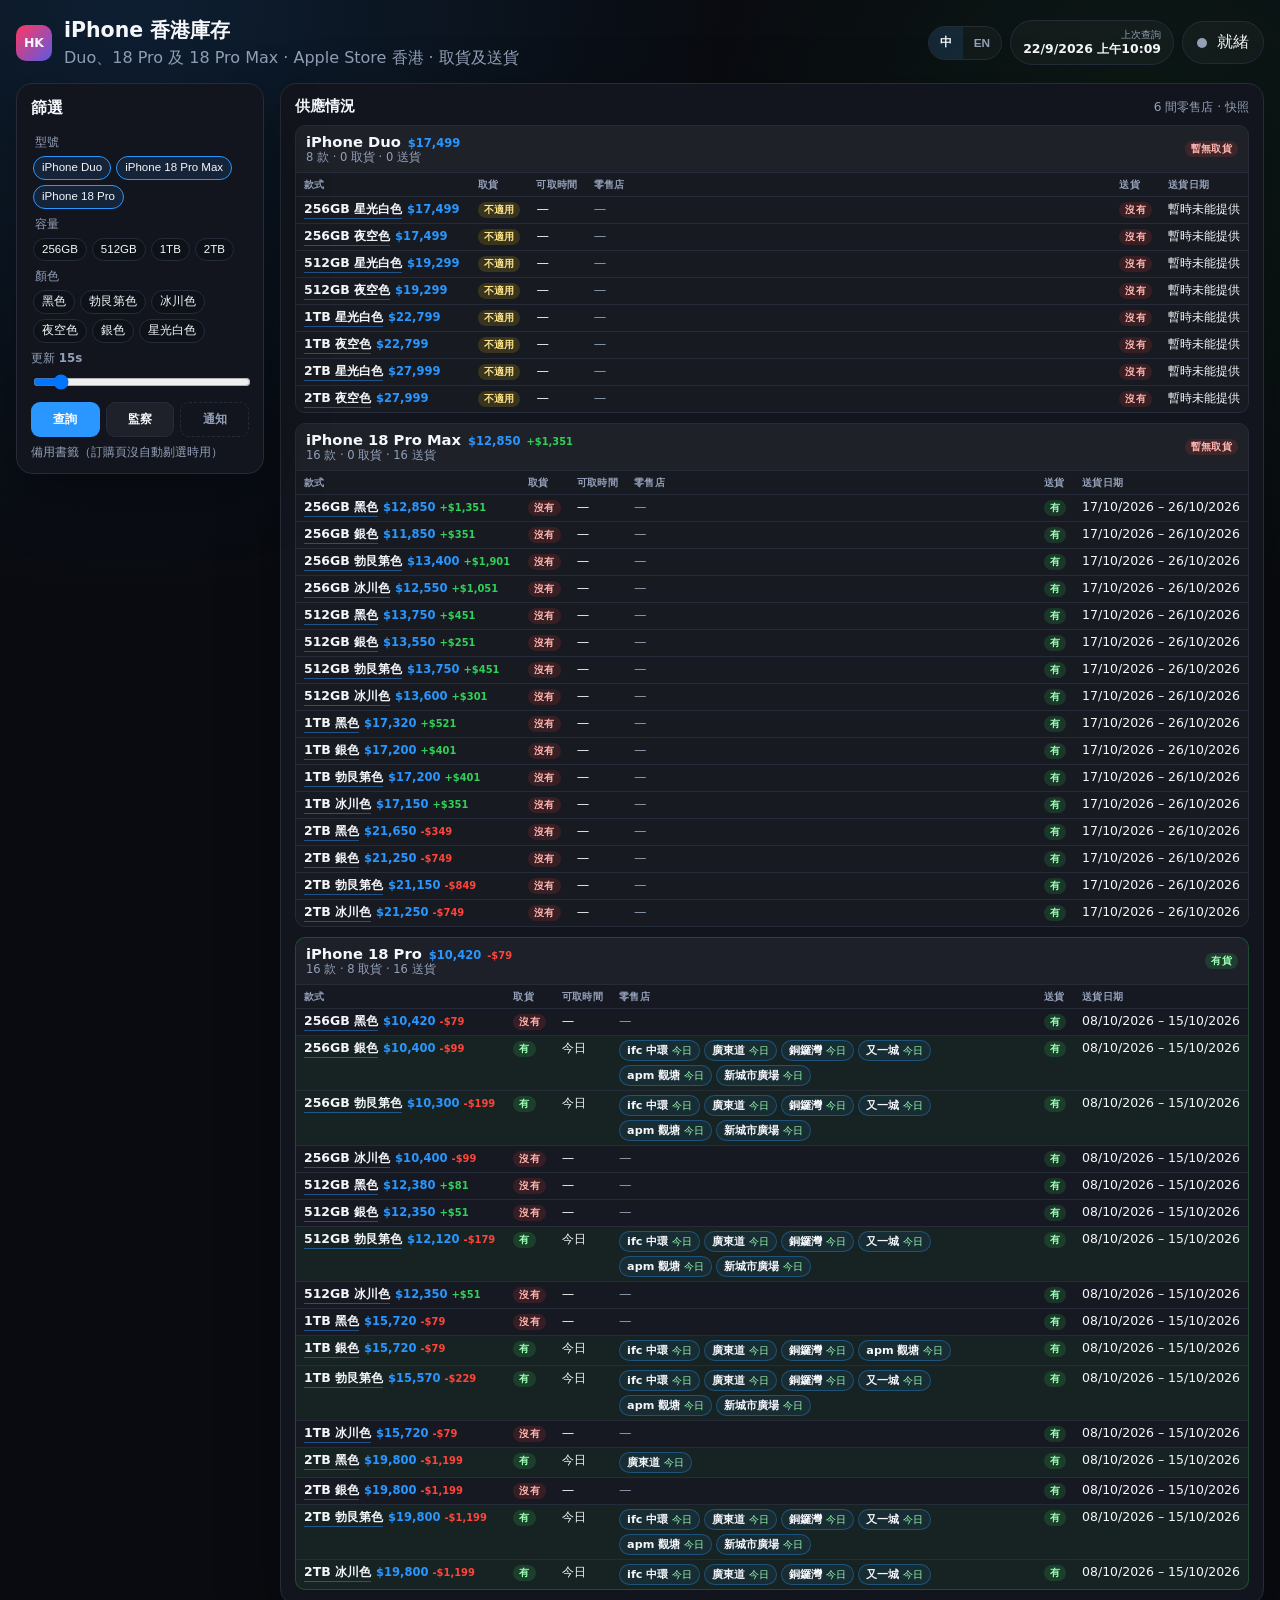
==== commit eaed49f0: "chore: refresh HK iPhone stock snapshot [skip ci]" ====
--- a/docs/index.html
+++ b/docs/index.html
@@ -712,7 +712,7 @@
 {"country": "hk", "stores": {"R428": "ifc mall (Central)", "R499": "Canton Road (Tsim Sha Tsui)", "R409": "Causeway Bay", "R485": "Festival Walk (Kowloon Tong)", "R673": "apm Hong Kong (Kwun Tong)", "R610": "New Town Plaza (Sha Tin)"}, "model_order": ["duo", "18-pro-max", "18-pro"], "models": {"duo": {"name": "iPhone Duo", "buy_url": "https://www.apple.com/hk/shop/buy-iphone/iphone-duo", "screen": "7.6-inch-display", "variants": {"MK2D4ZA/A": "256GB Star White", "MK2E4ZA/A": "256GB Night Sky", "MK2F4ZA/A": "512GB Star White", "MK2G4ZA/A": "512GB Night Sky", "MK2H4ZA/A": "1TB Star White", "MK2J4ZA/A": "1TB Night Sky", "MK2K4ZA/A": "2TB Star White", "MK2L4ZA/A": "2TB Night Sky"}}, "18-pro-max": {"name": "iPhone 18 Pro Max", "buy_url": "https://www.apple.com/hk/shop/buy-iphone/iphone-18-pro", "screen": "6.9-inch-display", "variants": {"MJXN4ZA/A": "256GB Black", "MJXP4ZA/A": "256GB Silver", "MJXQ4ZA/A": "256GB Burgundy", "MJXR4ZA/A": "256GB Glacier", "MJXT4ZA/A": "512GB Black", "MJXU4ZA/A": "512GB Silver", "MJXV4ZA/A": "512GB Burgundy", "MJXW4ZA/A": "512GB Glacier", "MJXX4ZA/A": "1TB Black", "MJXY4ZA/A": "1TB Silver", "MJY04ZA/A": "1TB Burgundy", "MJY14ZA/A": "1TB Glacier", "MJY24ZA/A": "2TB Black", "MJY34ZA/A": "2TB Silver", "MJY44ZA/A": "2TB Burgundy", "MJY54ZA/A": "2TB Glacier"}}, "18-pro": {"name": "iPhone 18 Pro", "buy_url": "https://www.apple.com/hk/shop/buy-iphone/iphone-18-pro", "screen": "6.3-inch-display", "variants": {"MJRP4ZA/A": "256GB Black", "MJRQ4ZA/A": "256GB Silver", "MJRR4ZA/A": "256GB Burgundy", "MJRT4ZA/A": "256GB Glacier", "MJRU4ZA/A": "512GB Black", "MJRV4ZA/A": "512GB Silver", "MJRW4ZA/A": "512GB Burgundy", "MJRX4ZA/A": "512GB Glacier", "MJRY4ZA/A": "1TB Black", "MJT04ZA/A": "1TB Silver", "MJT14ZA/A": "1TB Burgundy", "MJT24ZA/A": "1TB Glacier", "MJT34ZA/A": "2TB Black", "MJT44ZA/A": "2TB Silver", "MJT54ZA/A": "2TB Burgundy", "MJT64ZA/A": "2TB Glacier"}}}}
   </script>
   <script type="application/json" id="embedded-stock">
-{"checked_at": "2026-09-22T10:05:22.938603+00:00", "part_numbers": ["MK2D4ZA/A", "MK2E4ZA/A", "MK2F4ZA/A", "MK2G4ZA/A", "MK2H4ZA/A", "MK2J4ZA/A", "MK2K4ZA/A", "MK2L4ZA/A", "MJXN4ZA/A", "MJXP4ZA/A", "MJXQ4ZA/A", "MJXR4ZA/A", "MJXT4ZA/A", "MJXU4ZA/A", "MJXV4ZA/A", "MJXW4ZA/A", "MJXX4ZA/A", "MJXY4ZA/A", "MJY04ZA/A", "MJY14ZA/A", "MJY24ZA/A", "MJY34ZA/A", "MJY44ZA/A", "MJY54ZA/A", "MJRP4ZA/A", "MJRQ4ZA/A", "MJRR4ZA/A", "MJRT4ZA/A", "MJRU4ZA/A", "MJRV4ZA/A", "MJRW4ZA/A", "MJRX4ZA/A", "MJRY4ZA/A", "MJT04ZA/A", "MJT14ZA/A", "MJT24ZA/A", "MJT34ZA/A", "MJT44ZA/A", "MJT54ZA/A", "MJT64ZA/A"], "models": [{"id": "duo", "name": "iPhone Duo", "summary": {"variant_count": 8, "pickup_available": 0, "delivery_available": 0}, "variants": [{"part_number": "MK2D4ZA/A", "label": "256GB Star White", "order_url": "https://www.apple.com/hk/shop/buy-iphone/iphone-duo/7.6-inch-display-256gb-star-white?product=MK2D4ZA%2FA&purchaseOption=fullPrice&igt=1", "pickup_status": "ineligible", "pickup_quote": "Currently unavailable", "pickup_when": "Currently unavailable", "pickup_stores": [], "delivery_status": "unavailable", "delivery_date": "Currently Unavailable"}, {"part_number": "MK2E4ZA/A", "label": "256GB Night Sky", "order_url": "https://www.apple.com/hk/shop/buy-iphone/iphone-duo/7.6-inch-display-256gb-night-sky?product=MK2E4ZA%2FA&purchaseOption=fullPrice&igt=1", "pickup_status": "ineligible", "pickup_quote": "Currently unavailable", "pickup_when": "Currently unavailable", "pickup_stores": [], "delivery_status": "unavailable", "delivery_date": "Currently Unavailable"}, {"part_number": "MK2F4ZA/A", "label": "512GB Star White", "order_url": "https://www.apple.com/hk/shop/buy-iphone/iphone-duo/7.6-inch-display-512gb-star-white?product=MK2F4ZA%2FA&purchaseOption=fullPrice&igt=1", "pickup_status": "ineligible", "pickup_quote": "Currently unavailable", "pickup_when": "Currently unavailable", "pickup_stores": [], "delivery_status": "unavailable", "delivery_date": "Currently Unavailable"}, {"part_number": "MK2G4ZA/A", "label": "512GB Night Sky", "order_url": "https://www.apple.com/hk/shop/buy-iphone/iphone-duo/7.6-inch-display-512gb-night-sky?product=MK2G4ZA%2FA&purchaseOption=fullPrice&igt=1", "pickup_status": "ineligible", "pickup_quote": "Currently unavailable", "pickup_when": "Currently unavailable", "pickup_stores": [], "delivery_status": "unavailable", "delivery_date": "Currently Unavailable"}, {"part_number": "MK2H4ZA/A", "label": "1TB Star White", "order_url": "https://www.apple.com/hk/shop/buy-iphone/iphone-duo/7.6-inch-display-1tb-star-white?product=MK2H4ZA%2FA&purchaseOption=fullPrice&igt=1", "pickup_status": "ineligible", "pickup_quote": "Currently unavailable", "pickup_when": "Currently unavailable", "pickup_stores": [], "delivery_status": "unavailable", "delivery_date": "Currently Unavailable"}, {"part_number": "MK2J4ZA/A", "label": "1TB Night Sky", "order_url": "https://www.apple.com/hk/shop/buy-iphone/iphone-duo/7.6-inch-display-1tb-night-sky?product=MK2J4ZA%2FA&purchaseOption=fullPrice&igt=1", "pickup_status": "ineligible", "pickup_quote": "Currently unavailable", "pickup_when": "Currently unavailable", "pickup_stores": [], "delivery_status": "unavailable", "delivery_date": "Currently Unavailable"}, {"part_number": "MK2K4ZA/A", "label": "2TB Star White", "order_url": "https://www.apple.com/hk/shop/buy-iphone/iphone-duo/7.6-inch-display-2tb-star-white?product=MK2K4ZA%2FA&purchaseOption=fullPrice&igt=1", "pickup_status": "ineligible", "pickup_quote": "Currently unavailable", "pickup_when": "Currently unavailable", "pickup_stores": [], "delivery_status": "unavailable", "delivery_date": "Currently Unavailable"}, {"part_number": "MK2L4ZA/A", "label": "2TB Night Sky", "order_url": "https://www.apple.com/hk/shop/buy-iphone/iphone-duo/7.6-inch-display-2tb-night-sky?product=MK2L4ZA%2FA&purchaseOption=fullPrice&igt=1", "pickup_status": "ineligible", "pickup_quote": "Currently unavailable", "pickup_when": "Currently unavailable", "pickup_stores": [], "delivery_status": "unavailable", "delivery_date": "Currently Unavailable"}]}, {"id": "18-pro-max", "name": "iPhone 18 Pro Max", "summary": {"variant_count": 16, "pickup_available": 0, "delivery_available": 16}, "variants": [{"part_number": "MJXN4ZA/A", "label": "256GB Black", "order_url": "https://www.apple.com/hk/shop/buy-iphone/iphone-18-pro/6.9-inch-display-256gb-black?product=MJXN4ZA%2FA&purchaseOption=fullPrice&igt=1", "pickup_status": "unavailable", "pickup_quote": "Currently unavailable", "pickup_when": "Currently unavailable", "pickup_stores": [], "delivery_status": "available", "delivery_date": "17/10/2026 – 26/10/2026"}, {"part_number": "MJXP4ZA/A", "label": "256GB Silver", "order_url": "https://www.apple.com/hk/shop/buy-iphone/iphone-18-pro/6.9-inch-display-256gb-silver?product=MJXP4ZA%2FA&purchaseOption=fullPrice&igt=1", "pickup_status": "unavailable", "pickup_quote": "Currently unavailable", "pickup_when": "Currently unavailable", "pickup_stores": [], "delivery_status": "available", "delivery_date": "17/10/2026 – 26/10/2026"}, {"part_number": "MJXQ4ZA/A", "label": "256GB Burgundy", "order_url": "https://www.apple.com/hk/shop/buy-iphone/iphone-18-pro/6.9-inch-display-256gb-burgundy?product=MJXQ4ZA%2FA&purchaseOption=fullPrice&igt=1", "pickup_status": "unavailable", "pickup_quote": "Currently unavailable", "pickup_when": "Currently unavailable", "pickup_stores": [], "delivery_status": "available", "delivery_date": "17/10/2026 – 26/10/2026"}, {"part_number": "MJXR4ZA/A", "label": "256GB Glacier", "order_url": "https://www.apple.com/hk/shop/buy-iphone/iphone-18-pro/6.9-inch-display-256gb-glacier?product=MJXR4ZA%2FA&purchaseOption=fullPrice&igt=1", "pickup_status": "unavailable", "pickup_quote": "Currently unavailable", "pickup_when": "Currently unavailable", "pickup_stores": [], "delivery_status": "available", "delivery_date": "17/10/2026 – 26/10/2026"}, {"part_number": "MJXT4ZA/A", "label": "512GB Black", "order_url": "https://www.apple.com/hk/shop/buy-iphone/iphone-18-pro/6.9-inch-display-512gb-black?product=MJXT4ZA%2FA&purchaseOption=fullPrice&igt=1", "pickup_status": "unavailable", "pickup_quote": "Currently unavailable", "pickup_when": "Currently unavailable", "pickup_stores": [], "delivery_status": "available", "delivery_date": "17/10/2026 – 26/10/2026"}, {"part_number": "MJXU4ZA/A", "label": "512GB Silver", "order_url": "https://www.apple.com/hk/shop/buy-iphone/iphone-18-pro/6.9-inch-display-512gb-silver?product=MJXU4ZA%2FA&purchaseOption=fullPrice&igt=1", "pickup_status": "unavailable", "pickup_quote": "Currently unavailable", "pickup_when": "Currently unavailable", "pickup_stores": [], "delivery_status": "available", "delivery_date": "17/10/2026 – 26/10/2026"}, {"part_number": "MJXV4ZA/A", "label": "512GB Burgundy", "order_url": "https://www.apple.com/hk/shop/buy-iphone/iphone-18-pro/6.9-inch-display-512gb-burgundy?product=MJXV4ZA%2FA&purchaseOption=fullPrice&igt=1", "pickup_status": "unavailable", "pickup_quote": "Currently unavailable", "pickup_when": "Currently unavailable", "pickup_stores": [], "delivery_status": "available", "delivery_date": "17/10/2026 – 26/10/2026"}, {"part_number": "MJXW4ZA/A", "label": "512GB Glacier", "order_url": "https://www.apple.com/hk/shop/buy-iphone/iphone-18-pro/6.9-inch-display-512gb-glacier?product=MJXW4ZA%2FA&purchaseOption=fullPrice&igt=1", "pickup_status": "unavailable", "pickup_quote": "Currently unavailable", "pickup_when": "Currently unavailable", "pickup_stores": [], "delivery_status": "available", "delivery_date": "17/10/2026 – 26/10/2026"}, {"part_number": "MJXX4ZA/A", "label": "1TB Black", "order_url": "https://www.apple.com/hk/shop/buy-iphone/iphone-18-pro/6.9-inch-display-1tb-black?product=MJXX4ZA%2FA&purchaseOption=fullPrice&igt=1", "pickup_status": "unavailable", "pickup_quote": "Currently unavailable", "pickup_when": "Currently unavailable", "pickup_stores": [], "delivery_status": "available", "delivery_date": "17/10/2026 – 26/10/2026"}, {"part_number": "MJXY4ZA/A", "label": "1TB Silver", "order_url": "https://www.apple.com/hk/shop/buy-iphone/iphone-18-pro/6.9-inch-display-1tb-silver?product=MJXY4ZA%2FA&purchaseOption=fullPrice&igt=1", "pickup_status": "unavailable", "pickup_quote": "Currently unavailable", "pickup_when": "Currently unavailable", "pickup_stores": [], "delivery_status": "available", "delivery_date": "17/10/2026 – 26/10/2026"}, {"part_number": "MJY04ZA/A", "label": "1TB Burgundy", "order_url": "https://www.apple.com/hk/shop/buy-iphone/iphone-18-pro/6.9-inch-display-1tb-burgundy?product=MJY04ZA%2FA&purchaseOption=fullPrice&igt=1", "pickup_status": "unavailable", "pickup_quote": "Currently unavailable", "pickup_when": "Currently unavailable", "pickup_stores": [], "delivery_status": "available", "delivery_date": "17/10/2026 – 26/10/2026"}, {"part_number": "MJY14ZA/A", "label": "1TB Glacier", "order_url": "https://www.apple.com/hk/shop/buy-iphone/iphone-18-pro/6.9-inch-display-1tb-glacier?product=MJY14ZA%2FA&purchaseOption=fullPrice&igt=1", "pickup_status": "unavailable", "pickup_quote": "Currently unavailable", "pickup_when": "Currently unavailable", "pickup_stores": [], "delivery_status": "available", "delivery_date": "17/10/2026 – 26/10/2026"}, {"part_number": "MJY24ZA/A", "label": "2TB Black", "order_url": "https://www.apple.com/hk/shop/buy-iphone/iphone-18-pro/6.9-inch-display-2tb-black?product=MJY24ZA%2FA&purchaseOption=fullPrice&igt=1", "pickup_status": "unavailable", "pickup_quote": "Currently unavailable", "pickup_when": "Currently unavailable", "pickup_stores": [], "delivery_status": "available", "delivery_date": "17/10/2026 – 26/10/2026"}, {"part_number": "MJY34ZA/A", "label": "2TB Silver", "order_url": "https://www.apple.com/hk/shop/buy-iphone/iphone-18-pro/6.9-inch-display-2tb-silver?product=MJY34ZA%2FA&purchaseOption=fullPrice&igt=1", "pickup_status": "unavailable", "pickup_quote": "Currently unavailable", "pickup_when": "Currently unavailable", "pickup_stores": [], "delivery_status": "available", "delivery_date": "17/10/2026 – 26/10/2026"}, {"part_number": "MJY44ZA/A", "label": "2TB Burgundy", "order_url": "https://www.apple.com/hk/shop/buy-iphone/iphone-18-pro/6.9-inch-display-2tb-burgundy?product=MJY44ZA%2FA&purchaseOption=fullPrice&igt=1", "pickup_status": "unavailable", "pickup_quote": "Currently unavailable", "pickup_when": "Currently unavailable", "pickup_stores": [], "delivery_status": "available", "delivery_date": "17/10/2026 – 26/10/2026"}, {"part_number": "MJY54ZA/A", "label": "2TB Glacier", "order_url": "https://www.apple.com/hk/shop/buy-iphone/iphone-18-pro/6.9-inch-display-2tb-glacier?product=MJY54ZA%2FA&purchaseOption=fullPrice&igt=1", "pickup_status": "unavailable", "pickup_quote": "Currently unavailable", "pickup_when": "Currently unavailable", "pickup_stores": [], "delivery_status": "available", "delivery_date": "17/10/2026 – 26/10/2026"}]}, {"id": "18-pro", "name": "iPhone 18 Pro", "summary": {"variant_count": 16, "pickup_available": 8, "delivery_available": 16}, "variants": [{"part_number": "MJRP4ZA/A", "label": "256GB Black", "order_url": "https://www.apple.com/hk/shop/buy-iphone/iphone-18-pro/6.3-inch-display-256gb-black?product=MJRP4ZA%2FA&purchaseOption=fullPrice&igt=1", "pickup_status": "unavailable", "pickup_quote": "Currently unavailable", "pickup_when": "Currently unavailable", "pickup_stores": [], "delivery_status": "available", "delivery_date": "08/10/2026 – 15/10/2026"}, {"part_number": "MJRQ4ZA/A", "label": "256GB Silver", "order_url": "https://www.apple.com/hk/shop/buy-iphone/iphone-18-pro/6.3-inch-display-256gb-silver?product=MJRQ4ZA%2FA&purchaseOption=fullPrice&igt=1", "pickup_status": "available", "pickup_quote": "Available Today", "pickup_when": "Today", "pickup_stores": [{"store_name": "ifc mall", "store_number": "R428", "city": "Central", "quote": "Available Today", "available_when": "Today", "store_url": "https://www.apple.com/hk/retail/ifcmall/", "order_url": "https://www.apple.com/hk/shop/buy-iphone/iphone-18-pro/6.3-inch-display-256gb-silver?product=MJRQ4ZA%2FA&purchaseOption=fullPrice&igt=1"}, {"store_name": "Canton Road", "store_number": "R499", "city": "Tsim Sha Tsui", "quote": "Available Today", "available_when": "Today", "store_url": "https://www.apple.com/hk/retail/cantonroad", "order_url": "https://www.apple.com/hk/shop/buy-iphone/iphone-18-pro/6.3-inch-display-256gb-silver?product=MJRQ4ZA%2FA&purchaseOption=fullPrice&igt=1"}, {"store_name": "Causeway Bay", "store_number": "R409", "city": "Causeway Bay", "quote": "Available Today", "available_when": "Today", "store_url": "https://www.apple.com/hk/retail/causewaybay", "order_url": "https://www.apple.com/hk/shop/buy-iphone/iphone-18-pro/6.3-inch-display-256gb-silver?product=MJRQ4ZA%2FA&purchaseOption=fullPrice&igt=1"}, {"store_name": "Festival Walk", "store_number": "R485", "city": "Kowloon Tong", "quote": "Available Today", "available_when": "Today", "store_url": "https://www.apple.com/hk/retail/festivalwalk", "order_url": "https://www.apple.com/hk/shop/buy-iphone/iphone-18-pro/6.3-inch-display-256gb-silver?product=MJRQ4ZA%2FA&purchaseOption=fullPrice&igt=1"}, {"store_name": "apm Hong Kong", "store_number": "R673", "city": "Kwun Tong", "quote": "Available Today", "available_when": "Today", "store_url": "https://www.apple.com/hk/retail/apmhongkong", "order_url": "https://www.apple.com/hk/shop/buy-iphone/iphone-18-pro/6.3-inch-display-256gb-silver?product=MJRQ4ZA%2FA&purchaseOption=fullPrice&igt=1"}, {"store_name": "New Town Plaza", "store_number": "R610", "city": "Sha Tin", "quote": "Available Today", "available_when": "Today", "store_url": "https://www.apple.com/hk/retail/newtownplaza", "order_url": "https://www.apple.com/hk/shop/buy-iphone/iphone-18-pro/6.3-inch-display-256gb-silver?product=MJRQ4ZA%2FA&purchaseOption=fullPrice&igt=1"}], "delivery_status": "available", "delivery_date": "08/10/2026 – 15/10/2026"}, {"part_number": "MJRR4ZA/A", "label": "256GB Burgundy", "order_url": "https://www.apple.com/hk/shop/buy-iphone/iphone-18-pro/6.3-inch-display-256gb-burgundy?product=MJRR4ZA%2FA&purchaseOption=fullPrice&igt=1", "pickup_status": "available", "pickup_quote": "Available Today", "pickup_when": "Today", "pickup_stores": [{"store_name": "ifc mall", "store_number": "R428", "city": "Central", "quote": "Available Today", "available_when": "Today", "store_url": "https://www.apple.com/hk/retail/ifcmall/", "order_url": "https://www.apple.com/hk/shop/buy-iphone/iphone-18-pro/6.3-inch-display-256gb-burgundy?product=MJRR4ZA%2FA&purchaseOption=fullPrice&igt=1"}, {"store_name": "Canton Road", "store_number": "R499", "city": "Tsim Sha Tsui", "quote": "Available Today", "available_when": "Today", "store_url": "https://www.apple.com/hk/retail/cantonroad", "order_url": "https://www.apple.com/hk/shop/buy-iphone/iphone-18-pro/6.3-inch-display-256gb-burgundy?product=MJRR4ZA%2FA&purchaseOption=fullPrice&igt=1"}, {"store_name": "Causeway Bay", "store_number": "R409", "city": "Causeway Bay", "quote": "Available Today", "available_when": "Today", "store_url": "https://www.apple.com/hk/retail/causewaybay", "order_url": "https://www.apple.com/hk/shop/buy-iphone/iphone-18-pro/6.3-inch-display-256gb-burgundy?product=MJRR4ZA%2FA&purchaseOption=fullPrice&igt=1"}, {"store_name": "Festival Walk", "store_number": "R485", "city": "Kowloon Tong", "quote": "Available Today", "available_when": "Today", "store_url": "https://www.apple.com/hk/retail/festivalwalk", "order_url": "https://www.apple.com/hk/shop/buy-iphone/iphone-18-pro/6.3-inch-display-256gb-burgundy?product=MJRR4ZA%2FA&purchaseOption=fullPrice&igt=1"}, {"store_name": "apm Hong Kong", "store_number": "R673", "city": "Kwun Tong", "quote": "Available Today", "available_when": "Today", "store_url": "https://www.apple.com/hk/retail/apmhongkong", "order_url": "https://www.apple.com/hk/shop/buy-iphone/iphone-18-pro/6.3-inch-display-256gb-burgundy?product=MJRR4ZA%2FA&purchaseOption=fullPrice&igt=1"}, {"store_name": "New Town Plaza", "store_number": "R610", "city": "Sha Tin", "quote": "Available Today", "available_when": "Today", "store_url": "https://www.apple.com/hk/retail/newtownplaza", "order_url": "https://www.apple.com/hk/shop/buy-iphone/iphone-18-pro/6.3-inch-display-256gb-burgundy?product=MJRR4ZA%2FA&purchaseOption=fullPrice&igt=1"}], "delivery_status": "available", "delivery_date": "08/10/2026 – 15/10/2026"}, {"part_number": "MJRT4ZA/A", "label": "256GB Glacier", "order_url": "https://www.apple.com/hk/shop/buy-iphone/iphone-18-pro/6.3-inch-display-256gb-glacier?product=MJRT4ZA%2FA&purchaseOption=fullPrice&igt=1", "pickup_status": "unavailable", "pickup_quote": "Currently unavailable", "pickup_when": "Currently unavailable", "pickup_stores": [], "delivery_status": "available", "delivery_date": "08/10/2026 – 15/10/2026"}, {"part_number": "MJRU4ZA/A", "label": "512GB Black", "order_url": "https://www.apple.com/hk/shop/buy-iphone/iphone-18-pro/6.3-inch-display-512gb-black?product=MJRU4ZA%2FA&purchaseOption=fullPrice&igt=1", "pickup_status": "unavailable", "pickup_quote": "Currently unavailable", "pickup_when": "Currently unavailable", "pickup_stores": [], "delivery_status": "available", "delivery_date": "08/10/2026 – 15/10/2026"}, {"part_number": "MJRV4ZA/A", "label": "512GB Silver", "order_url": "https://www.apple.com/hk/shop/buy-iphone/iphone-18-pro/6.3-inch-display-512gb-silver?product=MJRV4ZA%2FA&purchaseOption=fullPrice&igt=1", "pickup_status": "unavailable", "pickup_quote": "Currently unavailable", "pickup_when": "Currently unavailable", "pickup_stores": [], "delivery_status": "available", "delivery_date": "08/10/2026 – 15/10/2026"}, {"part_number": "MJRW4ZA/A", "label": "512GB Burgundy", "order_url": "https://www.apple.com/hk/shop/buy-iphone/iphone-18-pro/6.3-inch-display-512gb-burgundy?product=MJRW4ZA%2FA&purchaseOption=fullPrice&igt=1", "pickup_status": "available", "pickup_quote": "Available Today", "pickup_when": "Today", "pickup_stores": [{"store_name": "ifc mall", "store_number": "R428", "city": "Central", "quote": "Available Today", "available_when": "Today", "store_url": "https://www.apple.com/hk/retail/ifcmall/", "order_url": "https://www.apple.com/hk/shop/buy-iphone/iphone-18-pro/6.3-inch-display-512gb-burgundy?product=MJRW4ZA%2FA&purchaseOption=fullPrice&igt=1"}, {"store_name": "Canton Road", "store_number": "R499", "city": "Tsim Sha Tsui", "quote": "Available Today", "available_when": "Today", "store_url": "https://www.apple.com/hk/retail/cantonroad", "order_url": "https://www.apple.com/hk/shop/buy-iphone/iphone-18-pro/6.3-inch-display-512gb-burgundy?product=MJRW4ZA%2FA&purchaseOption=fullPrice&igt=1"}, {"store_name": "Causeway Bay", "store_number": "R409", "city": "Causeway Bay", "quote": "Available Today", "available_when": "Today", "store_url": "https://www.apple.com/hk/retail/causewaybay", "order_url": "https://www.apple.com/hk/shop/buy-iphone/iphone-18-pro/6.3-inch-display-512gb-burgundy?product=MJRW4ZA%2FA&purchaseOption=fullPrice&igt=1"}, {"store_name": "Festival Walk", "store_number": "R485", "city": "Kowloon Tong", "quote": "Available Today", "available_when": "Today", "store_url": "https://www.apple.com/hk/retail/festivalwalk", "order_url": "https://www.apple.com/hk/shop/buy-iphone/iphone-18-pro/6.3-inch-display-512gb-burgundy?product=MJRW4ZA%2FA&purchaseOption=fullPrice&igt=1"}, {"store_name": "apm Hong Kong", "store_number": "R673", "city": "Kwun Tong", "quote": "Available Today", "available_when": "Today", "store_url": "https://www.apple.com/hk/retail/apmhongkong", "order_url": "https://www.apple.com/hk/shop/buy-iphone/iphone-18-pro/6.3-inch-display-512gb-burgundy?product=MJRW4ZA%2FA&purchaseOption=fullPrice&igt=1"}, {"store_name": "New Town Plaza", "store_number": "R610", "city": "Sha Tin", "quote": "Available Today", "available_when": "Today", "store_url": "https://www.apple.com/hk/retail/newtownplaza", "order_url": "https://www.apple.com/hk/shop/buy-iphone/iphone-18-pro/6.3-inch-display-512gb-burgundy?product=MJRW4ZA%2FA&purchaseOption=fullPrice&igt=1"}], "delivery_status": "available", "delivery_date": "08/10/2026 – 15/10/2026"}, {"part_number": "MJRX4ZA/A", "label": "512GB Glacier", "order_url": "https://www.apple.com/hk/shop/buy-iphone/iphone-18-pro/6.3-inch-display-512gb-glacier?product=MJRX4ZA%2FA&purchaseOption=fullPrice&igt=1", "pickup_status": "unavailable", "pickup_quote": "Currently unavailable", "pickup_when": "Currently unavailable", "pickup_stores": [], "delivery_status": "available", "delivery_date": "08/10/2026 – 15/10/2026"}, {"part_number": "MJRY4ZA/A", "label": "1TB Black", "order_url": "https://www.apple.com/hk/shop/buy-iphone/iphone-18-pro/6.3-inch-display-1tb-black?product=MJRY4ZA%2FA&purchaseOption=fullPrice&igt=1", "pickup_status": "unavailable", "pickup_quote": "Currently unavailable", "pickup_when": "Currently unavailable", "pickup_stores": [], "delivery_status": "available", "delivery_date": "08/10/2026 – 15/10/2026"}, {"part_number": "MJT04ZA/A", "label": "1TB Silver", "order_url": "https://www.apple.com/hk/shop/buy-iphone/iphone-18-pro/6.3-inch-display-1tb-silver?product=MJT04ZA%2FA&purchaseOption=fullPrice&igt=1", "pickup_status": "available", "pickup_quote": "Available Today", "pickup_when": "Today", "pickup_stores": [{"store_name": "ifc mall", "store_number": "R428", "city": "Central", "quote": "Available Today", "available_when": "Today", "store_url": "https://www.apple.com/hk/retail/ifcmall/", "order_url": "https://www.apple.com/hk/shop/buy-iphone/iphone-18-pro/6.3-inch-display-1tb-silver?product=MJT04ZA%2FA&purchaseOption=fullPrice&igt=1"}, {"store_name": "Canton Road", "store_number": "R499", "city": "Tsim Sha Tsui", "quote": "Available Today", "available_when": "Today", "store_url": "https://www.apple.com/hk/retail/cantonroad", "order_url": "https://www.apple.com/hk/shop/buy-iphone/iphone-18-pro/6.3-inch-display-1tb-silver?product=MJT04ZA%2FA&purchaseOption=fullPrice&igt=1"}, {"store_name": "Causeway Bay", "store_number": "R409", "city": "Causeway Bay", "quote": "Available Today", "available_when": "Today", "store_url": "https://www.apple.com/hk/retail/causewaybay", "order_url": "https://www.apple.com/hk/shop/buy-iphone/iphone-18-pro/6.3-inch-display-1tb-silver?product=MJT04ZA%2FA&purchaseOption=fullPrice&igt=1"}, {"store_name": "apm Hong Kong", "store_number": "R673", "city": "Kwun Tong", "quote": "Available Today", "available_when": "Today", "store_url": "https://www.apple.com/hk/retail/apmhongkong", "order_url": "https://www.apple.com/hk/shop/buy-iphone/iphone-18-pro/6.3-inch-display-1tb-silver?product=MJT04ZA%2FA&purchaseOption=fullPrice&igt=1"}], "delivery_status": "available", "delivery_date": "08/10/2026 – 15/10/2026"}, {"part_number": "MJT14ZA/A", "label": "1TB Burgundy", "order_url": "https://www.apple.com/hk/shop/buy-iphone/iphone-18-pro/6.3-inch-display-1tb-burgundy?product=MJT14ZA%2FA&purchaseOption=fullPrice&igt=1", "pickup_status": "available", "pickup_quote": "Available Today", "pickup_when": "Today", "pickup_stores": [{"store_name": "ifc mall", "store_number": "R428", "city": "Central", "quote": "Available Today", "available_when": "Today", "store_url": "https://www.apple.com/hk/retail/ifcmall/", "order_url": "https://www.apple.com/hk/shop/buy-iphone/iphone-18-pro/6.3-inch-display-1tb-burgundy?product=MJT14ZA%2FA&purchaseOption=fullPrice&igt=1"}, {"store_name": "Canton Road", "store_number": "R499", "city": "Tsim Sha Tsui", "quote": "Available Today", "available_when": "Today", "store_url": "https://www.apple.com/hk/retail/cantonroad", "order_url": "https://www.apple.com/hk/shop/buy-iphone/iphone-18-pro/6.3-inch-display-1tb-burgundy?product=MJT14ZA%2FA&purchaseOption=fullPrice&igt=1"}, {"store_name": "Causeway Bay", "store_number": "R409", "city": "Causeway Bay", "quote": "Available Today", "available_when": "Today", "store_url": "https://www.apple.com/hk/retail/causewaybay", "order_url": "https://www.apple.com/hk/shop/buy-iphone/iphone-18-pro/6.3-inch-display-1tb-burgundy?product=MJT14ZA%2FA&purchaseOption=fullPrice&igt=1"}, {"store_name": "Festival Walk", "store_number": "R485", "city": "Kowloon Tong", "quote": "Available Today", "available_when": "Today", "store_url": "https://www.apple.com/hk/retail/festivalwalk", "order_url": "https://www.apple.com/hk/shop/buy-iphone/iphone-18-pro/6.3-inch-display-1tb-burgundy?product=MJT14ZA%2FA&purchaseOption=fullPrice&igt=1"}, {"store_name": "apm Hong Kong", "store_number": "R673", "city": "Kwun Tong", "quote": "Available Today", "available_when": "Today", "store_url": "https://www.apple.com/hk/retail/apmhongkong", "order_url": "https://www.apple.com/hk/shop/buy-iphone/iphone-18-pro/6.3-inch-display-1tb-burgundy?product=MJT14ZA%2FA&purchaseOption=fullPrice&igt=1"}, {"store_name": "New Town Plaza", "store_number": "R610", "city": "Sha Tin", "quote": "Available Today", "available_when": "Today", "store_url": "https://www.apple.com/hk/retail/newtownplaza", "order_url": "https://www.apple.com/hk/shop/buy-iphone/iphone-18-pro/6.3-inch-display-1tb-burgundy?product=MJT14ZA%2FA&purchaseOption=fullPrice&igt=1"}], "delivery_status": "available", "delivery_date": "08/10/2026 – 15/10/2026"}, {"part_number": "MJT24ZA/A", "label": "1TB Glacier", "order_url": "https://www.apple.com/hk/shop/buy-iphone/iphone-18-pro/6.3-inch-display-1tb-glacier?product=MJT24ZA%2FA&purchaseOption=fullPrice&igt=1", "pickup_status": "unavailable", "pickup_quote": "Currently unavailable", "pickup_when": "Currently unavailable", "pickup_stores": [], "delivery_status": "available", "delivery_date": "08/10/2026 – 15/10/2026"}, {"part_number": "MJT34ZA/A", "label": "2TB Black", "order_url": "https://www.apple.com/hk/shop/buy-iphone/iphone-18-pro/6.3-inch-display-2tb-black?product=MJT34ZA%2FA&purchaseOption=fullPrice&igt=1", "pickup_status": "available", "pickup_quote": "Currently unavailable", "pickup_when": "Today", "pickup_stores": [{"store_name": "Canton Road", "store_number": "R499", "city": "Tsim Sha Tsui", "quote": "Available Today", "available_when": "Today", "store_url": "https://www.apple.com/hk/retail/cantonroad", "order_url": "https://www.apple.com/hk/shop/buy-iphone/iphone-18-pro/6.3-inch-display-2tb-black?product=MJT34ZA%2FA&purchaseOption=fullPrice&igt=1"}], "delivery_status": "available", "delivery_date": "08/10/2026 – 15/10/2026"}, {"part_number": "MJT44ZA/A", "label": "2TB Silver", "order_url": "https://www.apple.com/hk/shop/buy-iphone/iphone-18-pro/6.3-inch-display-2tb-silver?product=MJT44ZA%2FA&purchaseOption=fullPrice&igt=1", "pickup_status": "unavailable", "pickup_quote": "Currently unavailable", "pickup_when": "Currently unavailable", "pickup_stores": [], "delivery_status": "available", "delivery_date": "08/10/2026 – 15/10/2026"}, {"part_number": "MJT54ZA/A", "label": "2TB Burgundy", "order_url": "https://www.apple.com/hk/shop/buy-iphone/iphone-18-pro/6.3-inch-display-2tb-burgundy?product=MJT54ZA%2FA&purchaseOption=fullPrice&igt=1", "pickup_status": "available", "pickup_quote": "Available Today", "pickup_when": "Today", "pickup_stores": [{"store_name": "ifc mall", "store_number": "R428", "city": "Central", "quote": "Available Today", "available_when": "Today", "store_url": "https://www.apple.com/hk/retail/ifcmall/", "order_url": "https://www.apple.com/hk/shop/buy-iphone/iphone-18-pro/6.3-inch-display-2tb-burgundy?product=MJT54ZA%2FA&purchaseOption=fullPrice&igt=1"}, {"store_name": "Canton Road", "store_number": "R499", "city": "Tsim Sha Tsui", "quote": "Available Today", "available_when": "Today", "store_url": "https://www.apple.com/hk/retail/cantonroad", "order_url": "https://www.apple.com/hk/shop/buy-iphone/iphone-18-pro/6.3-inch-display-2tb-burgundy?product=MJT54ZA%2FA&purchaseOption=fullPrice&igt=1"}, {"store_name": "Causeway Bay", "store_number": "R409", "city": "Causeway Bay", "quote": "Available Today", "available_when": "Today", "store_url": "https://www.apple.com/hk/retail/causewaybay", "order_url": "https://www.apple.com/hk/shop/buy-iphone/iphone-18-pro/6.3-inch-display-2tb-burgundy?product=MJT54ZA%2FA&purchaseOption=fullPrice&igt=1"}, {"store_name": "Festival Walk", "store_number": "R485", "city": "Kowloon Tong", "quote": "Available Today", "available_when": "Today", "store_url": "https://www.apple.com/hk/retail/festivalwalk", "order_url": "https://www.apple.com/hk/shop/buy-iphone/iphone-18-pro/6.3-inch-display-2tb-burgundy?product=MJT54ZA%2FA&purchaseOption=fullPrice&igt=1"}, {"store_name": "apm Hong Kong", "store_number": "R673", "city": "Kwun Tong", "quote": "Available Today", "available_when": "Today", "store_url": "https://www.apple.com/hk/retail/apmhongkong", "order_url": "https://www.apple.com/hk/shop/buy-iphone/iphone-18-pro/6.3-inch-display-2tb-burgundy?product=MJT54ZA%2FA&purchaseOption=fullPrice&igt=1"}, {"store_name": "New Town Plaza", "store_number": "R610", "city": "Sha Tin", "quote": "Available Today", "available_when": "Today", "store_url": "https://www.apple.com/hk/retail/newtownplaza", "order_url": "https://www.apple.com/hk/shop/buy-iphone/iphone-18-pro/6.3-inch-display-2tb-burgundy?product=MJT54ZA%2FA&purchaseOption=fullPrice&igt=1"}], "delivery_status": "available", "delivery_date": "08/10/2026 – 15/10/2026"}, {"part_number": "MJT64ZA/A", "label": "2TB Glacier", "order_url": "https://www.apple.com/hk/shop/buy-iphone/iphone-18-pro/6.3-inch-display-2tb-glacier?product=MJT64ZA%2FA&purchaseOption=fullPrice&igt=1", "pickup_status": "available", "pickup_quote": "Available Today", "pickup_when": "Today", "pickup_stores": [{"store_name": "ifc mall", "store_number": "R428", "city": "Central", "quote": "Available Today", "available_when": "Today", "store_url": "https://www.apple.com/hk/retail/ifcmall/", "order_url": "https://www.apple.com/hk/shop/buy-iphone/iphone-18-pro/6.3-inch-display-2tb-glacier?product=MJT64ZA%2FA&purchaseOption=fullPrice&igt=1"}, {"store_name": "Canton Road", "store_number": "R499", "city": "Tsim Sha Tsui", "quote": "Available Today", "available_when": "Today", "store_url": "https://www.apple.com/hk/retail/cantonroad", "order_url": "https://www.apple.com/hk/shop/buy-iphone/iphone-18-pro/6.3-inch-display-2tb-glacier?product=MJT64ZA%2FA&purchaseOption=fullPrice&igt=1"}, {"store_name": "Causeway Bay", "store_number": "R409", "city": "Causeway Bay", "quote": "Available Today", "available_when": "Today", "store_url": "https://www.apple.com/hk/retail/causewaybay", "order_url": "https://www.apple.com/hk/shop/buy-iphone/iphone-18-pro/6.3-inch-display-2tb-glacier?product=MJT64ZA%2FA&purchaseOption=fullPrice&igt=1"}, {"store_name": "Festival Walk", "store_number": "R485", "city": "Kowloon Tong", "quote": "Available Today", "available_when": "Today", "store_url": "https://www.apple.com/hk/retail/festivalwalk", "order_url": "https://www.apple.com/hk/shop/buy-iphone/iphone-18-pro/6.3-inch-display-2tb-glacier?product=MJT64ZA%2FA&purchaseOption=fullPrice&igt=1"}], "delivery_status": "available", "delivery_date": "08/10/2026 – 15/10/2026"}]}], "errors": [], "summary": {"model_count": 3, "variant_count": 40, "pickup_available": 39, "pickup_checked": 40, "delivery_available": 32, "delivery_checked": 40, "stores_checked": 6, "models_with_pickup": 1}, "source": "github-actions", "market_prices": {"18-pro|256GB|Black": {"price": 10420, "delta": -79}, "18-pro|256GB|Silver": {"price": 10400, "delta": -99}, "18-pro|256GB|Glacier": {"price": 10400, "delta": -99}, "18-pro|256GB|Burgundy": {"price": 10300, "delta": -199}, "18-pro|512GB|Black": {"price": 12380, "delta": 81}, "18-pro|512GB|Silver": {"price": 12350, "delta": 51}, "18-pro|512GB|Glacier": {"price": 12350, "delta": 51}, "18-pro|512GB|Burgundy": {"price": 12120, "delta": -179}, "18-pro|1TB|Black": {"price": 15720, "delta": -79}, "18-pro|1TB|Silver": {"price": 15720, "delta": -79}, "18-pro|1TB|Glacier": {"price": 15720, "delta": -79}, "18-pro|1TB|Burgundy": {"price": 15570, "delta": -229}, "18-pro|2TB|Black": {"price": 19800, "delta": -1199}, "18-pro|2TB|Silver": {"price": 19800, "delta": -1199}, "18-pro|2TB|Glacier": {"price": 19800, "delta": -1199}, "18-pro|2TB|Burgundy": {"price": 19800, "delta": -1199}, "18-pro-max|256GB|Black": {"price": 12850, "delta": 1351}, "18-pro-max|256GB|Silver": {"price": 11850, "delta": 351}, "18-pro-max|256GB|Glacier": {"price": 12550, "delta": 1051}, "18-pro-max|256GB|Burgundy": {"price": 13400, "delta": 1901}, "18-pro-max|512GB|Black": {"price": 13750, "delta": 451}, "18-pro-max|512GB|Silver": {"price": 13550, "delta": 251}, "18-pro-max|512GB|Glacier": {"price": 13600, "delta": 301}, "18-pro-max|512GB|Burgundy": {"price": 13750, "delta": 451}, "18-pro-max|1TB|Black": {"price": 17320, "delta": 521}, "18-pro-max|1TB|Silver": {"price": 17200, "delta": 401}, "18-pro-max|1TB|Glacier": {"price": 17150, "delta": 351}, "18-pro-max|1TB|Burgundy": {"price": 17200, "delta": 401}, "18-pro-max|2TB|Black": {"price": 21650, "delta": -349}, "18-pro-max|2TB|Silver": {"price": 21250, "delta": -749}, "18-pro-max|2TB|Glacier": {"price": 21250, "delta": -749}, "18-pro-max|2TB|Burgundy": {"price": 21150, "delta": -849}, "duo|256GB|Night Sky": {"price": 17499, "delta": 0}, "duo|256GB|Star White": {"price": 17499, "delta": 0}, "duo|512GB|Night Sky": {"price": 19299, "delta": 0}, "duo|512GB|Star White": {"price": 19299, "delta": 0}, "duo|1TB|Night Sky": {"price": 22799, "delta": 0}, "duo|1TB|Star White": {"price": 22799, "delta": 0}, "duo|2TB|Night Sky": {"price": 27999, "delta": 0}, "duo|2TB|Star White": {"price": 27999, "delta": 0}}, "market_updated_at": "2026-09-22 11:13", "market_source": "https://www.iphonepricehk.com/iphone-18-pro-max-duo-price"}
+{"checked_at": "2026-09-22T10:09:33.082378+00:00", "part_numbers": ["MK2D4ZA/A", "MK2E4ZA/A", "MK2F4ZA/A", "MK2G4ZA/A", "MK2H4ZA/A", "MK2J4ZA/A", "MK2K4ZA/A", "MK2L4ZA/A", "MJXN4ZA/A", "MJXP4ZA/A", "MJXQ4ZA/A", "MJXR4ZA/A", "MJXT4ZA/A", "MJXU4ZA/A", "MJXV4ZA/A", "MJXW4ZA/A", "MJXX4ZA/A", "MJXY4ZA/A", "MJY04ZA/A", "MJY14ZA/A", "MJY24ZA/A", "MJY34ZA/A", "MJY44ZA/A", "MJY54ZA/A", "MJRP4ZA/A", "MJRQ4ZA/A", "MJRR4ZA/A", "MJRT4ZA/A", "MJRU4ZA/A", "MJRV4ZA/A", "MJRW4ZA/A", "MJRX4ZA/A", "MJRY4ZA/A", "MJT04ZA/A", "MJT14ZA/A", "MJT24ZA/A", "MJT34ZA/A", "MJT44ZA/A", "MJT54ZA/A", "MJT64ZA/A"], "models": [{"id": "duo", "name": "iPhone Duo", "summary": {"variant_count": 8, "pickup_available": 0, "delivery_available": 0}, "variants": [{"part_number": "MK2D4ZA/A", "label": "256GB Star White", "order_url": "https://www.apple.com/hk/shop/buy-iphone/iphone-duo/7.6-inch-display-256gb-star-white?product=MK2D4ZA%2FA&purchaseOption=fullPrice&igt=1", "pickup_status": "ineligible", "pickup_quote": "Currently unavailable", "pickup_when": "Currently unavailable", "pickup_stores": [], "delivery_status": "unavailable", "delivery_date": "Currently Unavailable"}, {"part_number": "MK2E4ZA/A", "label": "256GB Night Sky", "order_url": "https://www.apple.com/hk/shop/buy-iphone/iphone-duo/7.6-inch-display-256gb-night-sky?product=MK2E4ZA%2FA&purchaseOption=fullPrice&igt=1", "pickup_status": "ineligible", "pickup_quote": "Currently unavailable", "pickup_when": "Currently unavailable", "pickup_stores": [], "delivery_status": "unavailable", "delivery_date": "Currently Unavailable"}, {"part_number": "MK2F4ZA/A", "label": "512GB Star White", "order_url": "https://www.apple.com/hk/shop/buy-iphone/iphone-duo/7.6-inch-display-512gb-star-white?product=MK2F4ZA%2FA&purchaseOption=fullPrice&igt=1", "pickup_status": "ineligible", "pickup_quote": "Currently unavailable", "pickup_when": "Currently unavailable", "pickup_stores": [], "delivery_status": "unavailable", "delivery_date": "Currently Unavailable"}, {"part_number": "MK2G4ZA/A", "label": "512GB Night Sky", "order_url": "https://www.apple.com/hk/shop/buy-iphone/iphone-duo/7.6-inch-display-512gb-night-sky?product=MK2G4ZA%2FA&purchaseOption=fullPrice&igt=1", "pickup_status": "ineligible", "pickup_quote": "Currently unavailable", "pickup_when": "Currently unavailable", "pickup_stores": [], "delivery_status": "unavailable", "delivery_date": "Currently Unavailable"}, {"part_number": "MK2H4ZA/A", "label": "1TB Star White", "order_url": "https://www.apple.com/hk/shop/buy-iphone/iphone-duo/7.6-inch-display-1tb-star-white?product=MK2H4ZA%2FA&purchaseOption=fullPrice&igt=1", "pickup_status": "ineligible", "pickup_quote": "Currently unavailable", "pickup_when": "Currently unavailable", "pickup_stores": [], "delivery_status": "unavailable", "delivery_date": "Currently Unavailable"}, {"part_number": "MK2J4ZA/A", "label": "1TB Night Sky", "order_url": "https://www.apple.com/hk/shop/buy-iphone/iphone-duo/7.6-inch-display-1tb-night-sky?product=MK2J4ZA%2FA&purchaseOption=fullPrice&igt=1", "pickup_status": "ineligible", "pickup_quote": "Currently unavailable", "pickup_when": "Currently unavailable", "pickup_stores": [], "delivery_status": "unavailable", "delivery_date": "Currently Unavailable"}, {"part_number": "MK2K4ZA/A", "label": "2TB Star White", "order_url": "https://www.apple.com/hk/shop/buy-iphone/iphone-duo/7.6-inch-display-2tb-star-white?product=MK2K4ZA%2FA&purchaseOption=fullPrice&igt=1", "pickup_status": "ineligible", "pickup_quote": "Currently unavailable", "pickup_when": "Currently unavailable", "pickup_stores": [], "delivery_status": "unavailable", "delivery_date": "Currently Unavailable"}, {"part_number": "MK2L4ZA/A", "label": "2TB Night Sky", "order_url": "https://www.apple.com/hk/shop/buy-iphone/iphone-duo/7.6-inch-display-2tb-night-sky?product=MK2L4ZA%2FA&purchaseOption=fullPrice&igt=1", "pickup_status": "ineligible", "pickup_quote": "Currently unavailable", "pickup_when": "Currently unavailable", "pickup_stores": [], "delivery_status": "unavailable", "delivery_date": "Currently Unavailable"}]}, {"id": "18-pro-max", "name": "iPhone 18 Pro Max", "summary": {"variant_count": 16, "pickup_available": 0, "delivery_available": 16}, "variants": [{"part_number": "MJXN4ZA/A", "label": "256GB Black", "order_url": "https://www.apple.com/hk/shop/buy-iphone/iphone-18-pro/6.9-inch-display-256gb-black?product=MJXN4ZA%2FA&purchaseOption=fullPrice&igt=1", "pickup_status": "unavailable", "pickup_quote": "Currently unavailable", "pickup_when": "Currently unavailable", "pickup_stores": [], "delivery_status": "available", "delivery_date": "17/10/2026 – 26/10/2026"}, {"part_number": "MJXP4ZA/A", "label": "256GB Silver", "order_url": "https://www.apple.com/hk/shop/buy-iphone/iphone-18-pro/6.9-inch-display-256gb-silver?product=MJXP4ZA%2FA&purchaseOption=fullPrice&igt=1", "pickup_status": "unavailable", "pickup_quote": "Currently unavailable", "pickup_when": "Currently unavailable", "pickup_stores": [], "delivery_status": "available", "delivery_date": "17/10/2026 – 26/10/2026"}, {"part_number": "MJXQ4ZA/A", "label": "256GB Burgundy", "order_url": "https://www.apple.com/hk/shop/buy-iphone/iphone-18-pro/6.9-inch-display-256gb-burgundy?product=MJXQ4ZA%2FA&purchaseOption=fullPrice&igt=1", "pickup_status": "unavailable", "pickup_quote": "Currently unavailable", "pickup_when": "Currently unavailable", "pickup_stores": [], "delivery_status": "available", "delivery_date": "17/10/2026 – 26/10/2026"}, {"part_number": "MJXR4ZA/A", "label": "256GB Glacier", "order_url": "https://www.apple.com/hk/shop/buy-iphone/iphone-18-pro/6.9-inch-display-256gb-glacier?product=MJXR4ZA%2FA&purchaseOption=fullPrice&igt=1", "pickup_status": "unavailable", "pickup_quote": "Currently unavailable", "pickup_when": "Currently unavailable", "pickup_stores": [], "delivery_status": "available", "delivery_date": "17/10/2026 – 26/10/2026"}, {"part_number": "MJXT4ZA/A", "label": "512GB Black", "order_url": "https://www.apple.com/hk/shop/buy-iphone/iphone-18-pro/6.9-inch-display-512gb-black?product=MJXT4ZA%2FA&purchaseOption=fullPrice&igt=1", "pickup_status": "unavailable", "pickup_quote": "Currently unavailable", "pickup_when": "Currently unavailable", "pickup_stores": [], "delivery_status": "available", "delivery_date": "17/10/2026 – 26/10/2026"}, {"part_number": "MJXU4ZA/A", "label": "512GB Silver", "order_url": "https://www.apple.com/hk/shop/buy-iphone/iphone-18-pro/6.9-inch-display-512gb-silver?product=MJXU4ZA%2FA&purchaseOption=fullPrice&igt=1", "pickup_status": "unavailable", "pickup_quote": "Currently unavailable", "pickup_when": "Currently unavailable", "pickup_stores": [], "delivery_status": "available", "delivery_date": "17/10/2026 – 26/10/2026"}, {"part_number": "MJXV4ZA/A", "label": "512GB Burgundy", "order_url": "https://www.apple.com/hk/shop/buy-iphone/iphone-18-pro/6.9-inch-display-512gb-burgundy?product=MJXV4ZA%2FA&purchaseOption=fullPrice&igt=1", "pickup_status": "unavailable", "pickup_quote": "Currently unavailable", "pickup_when": "Currently unavailable", "pickup_stores": [], "delivery_status": "available", "delivery_date": "17/10/2026 – 26/10/2026"}, {"part_number": "MJXW4ZA/A", "label": "512GB Glacier", "order_url": "https://www.apple.com/hk/shop/buy-iphone/iphone-18-pro/6.9-inch-display-512gb-glacier?product=MJXW4ZA%2FA&purchaseOption=fullPrice&igt=1", "pickup_status": "unavailable", "pickup_quote": "Currently unavailable", "pickup_when": "Currently unavailable", "pickup_stores": [], "delivery_status": "available", "delivery_date": "17/10/2026 – 26/10/2026"}, {"part_number": "MJXX4ZA/A", "label": "1TB Black", "order_url": "https://www.apple.com/hk/shop/buy-iphone/iphone-18-pro/6.9-inch-display-1tb-black?product=MJXX4ZA%2FA&purchaseOption=fullPrice&igt=1", "pickup_status": "unavailable", "pickup_quote": "Currently unavailable", "pickup_when": "Currently unavailable", "pickup_stores": [], "delivery_status": "available", "delivery_date": "17/10/2026 – 26/10/2026"}, {"part_number": "MJXY4ZA/A", "label": "1TB Silver", "order_url": "https://www.apple.com/hk/shop/buy-iphone/iphone-18-pro/6.9-inch-display-1tb-silver?product=MJXY4ZA%2FA&purchaseOption=fullPrice&igt=1", "pickup_status": "unavailable", "pickup_quote": "Currently unavailable", "pickup_when": "Currently unavailable", "pickup_stores": [], "delivery_status": "available", "delivery_date": "17/10/2026 – 26/10/2026"}, {"part_number": "MJY04ZA/A", "label": "1TB Burgundy", "order_url": "https://www.apple.com/hk/shop/buy-iphone/iphone-18-pro/6.9-inch-display-1tb-burgundy?product=MJY04ZA%2FA&purchaseOption=fullPrice&igt=1", "pickup_status": "unavailable", "pickup_quote": "Currently unavailable", "pickup_when": "Currently unavailable", "pickup_stores": [], "delivery_status": "available", "delivery_date": "17/10/2026 – 26/10/2026"}, {"part_number": "MJY14ZA/A", "label": "1TB Glacier", "order_url": "https://www.apple.com/hk/shop/buy-iphone/iphone-18-pro/6.9-inch-display-1tb-glacier?product=MJY14ZA%2FA&purchaseOption=fullPrice&igt=1", "pickup_status": "unavailable", "pickup_quote": "Currently unavailable", "pickup_when": "Currently unavailable", "pickup_stores": [], "delivery_status": "available", "delivery_date": "17/10/2026 – 26/10/2026"}, {"part_number": "MJY24ZA/A", "label": "2TB Black", "order_url": "https://www.apple.com/hk/shop/buy-iphone/iphone-18-pro/6.9-inch-display-2tb-black?product=MJY24ZA%2FA&purchaseOption=fullPrice&igt=1", "pickup_status": "unavailable", "pickup_quote": "Currently unavailable", "pickup_when": "Currently unavailable", "pickup_stores": [], "delivery_status": "available", "delivery_date": "17/10/2026 – 26/10/2026"}, {"part_number": "MJY34ZA/A", "label": "2TB Silver", "order_url": "https://www.apple.com/hk/shop/buy-iphone/iphone-18-pro/6.9-inch-display-2tb-silver?product=MJY34ZA%2FA&purchaseOption=fullPrice&igt=1", "pickup_status": "unavailable", "pickup_quote": "Currently unavailable", "pickup_when": "Currently unavailable", "pickup_stores": [], "delivery_status": "available", "delivery_date": "17/10/2026 – 26/10/2026"}, {"part_number": "MJY44ZA/A", "label": "2TB Burgundy", "order_url": "https://www.apple.com/hk/shop/buy-iphone/iphone-18-pro/6.9-inch-display-2tb-burgundy?product=MJY44ZA%2FA&purchaseOption=fullPrice&igt=1", "pickup_status": "unavailable", "pickup_quote": "Currently unavailable", "pickup_when": "Currently unavailable", "pickup_stores": [], "delivery_status": "available", "delivery_date": "17/10/2026 – 26/10/2026"}, {"part_number": "MJY54ZA/A", "label": "2TB Glacier", "order_url": "https://www.apple.com/hk/shop/buy-iphone/iphone-18-pro/6.9-inch-display-2tb-glacier?product=MJY54ZA%2FA&purchaseOption=fullPrice&igt=1", "pickup_status": "unavailable", "pickup_quote": "Currently unavailable", "pickup_when": "Currently unavailable", "pickup_stores": [], "delivery_status": "available", "delivery_date": "17/10/2026 – 26/10/2026"}]}, {"id": "18-pro", "name": "iPhone 18 Pro", "summary": {"variant_count": 16, "pickup_available": 8, "delivery_available": 16}, "variants": [{"part_number": "MJRP4ZA/A", "label": "256GB Black", "order_url": "https://www.apple.com/hk/shop/buy-iphone/iphone-18-pro/6.3-inch-display-256gb-black?product=MJRP4ZA%2FA&purchaseOption=fullPrice&igt=1", "pickup_status": "unavailable", "pickup_quote": "Currently unavailable", "pickup_when": "Currently unavailable", "pickup_stores": [], "delivery_status": "available", "delivery_date": "08/10/2026 – 15/10/2026"}, {"part_number": "MJRQ4ZA/A", "label": "256GB Silver", "order_url": "https://www.apple.com/hk/shop/buy-iphone/iphone-18-pro/6.3-inch-display-256gb-silver?product=MJRQ4ZA%2FA&purchaseOption=fullPrice&igt=1", "pickup_status": "available", "pickup_quote": "Available Today", "pickup_when": "Today", "pickup_stores": [{"store_name": "ifc mall", "store_number": "R428", "city": "Central", "quote": "Available Today", "available_when": "Today", "store_url": "https://www.apple.com/hk/retail/ifcmall/", "order_url": "https://www.apple.com/hk/shop/buy-iphone/iphone-18-pro/6.3-inch-display-256gb-silver?product=MJRQ4ZA%2FA&purchaseOption=fullPrice&igt=1"}, {"store_name": "Canton Road", "store_number": "R499", "city": "Tsim Sha Tsui", "quote": "Available Today", "available_when": "Today", "store_url": "https://www.apple.com/hk/retail/cantonroad", "order_url": "https://www.apple.com/hk/shop/buy-iphone/iphone-18-pro/6.3-inch-display-256gb-silver?product=MJRQ4ZA%2FA&purchaseOption=fullPrice&igt=1"}, {"store_name": "Causeway Bay", "store_number": "R409", "city": "Causeway Bay", "quote": "Available Today", "available_when": "Today", "store_url": "https://www.apple.com/hk/retail/causewaybay", "order_url": "https://www.apple.com/hk/shop/buy-iphone/iphone-18-pro/6.3-inch-display-256gb-silver?product=MJRQ4ZA%2FA&purchaseOption=fullPrice&igt=1"}, {"store_name": "Festival Walk", "store_number": "R485", "city": "Kowloon Tong", "quote": "Available Today", "available_when": "Today", "store_url": "https://www.apple.com/hk/retail/festivalwalk", "order_url": "https://www.apple.com/hk/shop/buy-iphone/iphone-18-pro/6.3-inch-display-256gb-silver?product=MJRQ4ZA%2FA&purchaseOption=fullPrice&igt=1"}, {"store_name": "apm Hong Kong", "store_number": "R673", "city": "Kwun Tong", "quote": "Available Today", "available_when": "Today", "store_url": "https://www.apple.com/hk/retail/apmhongkong", "order_url": "https://www.apple.com/hk/shop/buy-iphone/iphone-18-pro/6.3-inch-display-256gb-silver?product=MJRQ4ZA%2FA&purchaseOption=fullPrice&igt=1"}, {"store_name": "New Town Plaza", "store_number": "R610", "city": "Sha Tin", "quote": "Available Today", "available_when": "Today", "store_url": "https://www.apple.com/hk/retail/newtownplaza", "order_url": "https://www.apple.com/hk/shop/buy-iphone/iphone-18-pro/6.3-inch-display-256gb-silver?product=MJRQ4ZA%2FA&purchaseOption=fullPrice&igt=1"}], "delivery_status": "available", "delivery_date": "08/10/2026 – 15/10/2026"}, {"part_number": "MJRR4ZA/A", "label": "256GB Burgundy", "order_url": "https://www.apple.com/hk/shop/buy-iphone/iphone-18-pro/6.3-inch-display-256gb-burgundy?product=MJRR4ZA%2FA&purchaseOption=fullPrice&igt=1", "pickup_status": "available", "pickup_quote": "Available Today", "pickup_when": "Today", "pickup_stores": [{"store_name": "ifc mall", "store_number": "R428", "city": "Central", "quote": "Available Today", "available_when": "Today", "store_url": "https://www.apple.com/hk/retail/ifcmall/", "order_url": "https://www.apple.com/hk/shop/buy-iphone/iphone-18-pro/6.3-inch-display-256gb-burgundy?product=MJRR4ZA%2FA&purchaseOption=fullPrice&igt=1"}, {"store_name": "Canton Road", "store_number": "R499", "city": "Tsim Sha Tsui", "quote": "Available Today", "available_when": "Today", "store_url": "https://www.apple.com/hk/retail/cantonroad", "order_url": "https://www.apple.com/hk/shop/buy-iphone/iphone-18-pro/6.3-inch-display-256gb-burgundy?product=MJRR4ZA%2FA&purchaseOption=fullPrice&igt=1"}, {"store_name": "Causeway Bay", "store_number": "R409", "city": "Causeway Bay", "quote": "Available Today", "available_when": "Today", "store_url": "https://www.apple.com/hk/retail/causewaybay", "order_url": "https://www.apple.com/hk/shop/buy-iphone/iphone-18-pro/6.3-inch-display-256gb-burgundy?product=MJRR4ZA%2FA&purchaseOption=fullPrice&igt=1"}, {"store_name": "Festival Walk", "store_number": "R485", "city": "Kowloon Tong", "quote": "Available Today", "available_when": "Today", "store_url": "https://www.apple.com/hk/retail/festivalwalk", "order_url": "https://www.apple.com/hk/shop/buy-iphone/iphone-18-pro/6.3-inch-display-256gb-burgundy?product=MJRR4ZA%2FA&purchaseOption=fullPrice&igt=1"}, {"store_name": "apm Hong Kong", "store_number": "R673", "city": "Kwun Tong", "quote": "Available Today", "available_when": "Today", "store_url": "https://www.apple.com/hk/retail/apmhongkong", "order_url": "https://www.apple.com/hk/shop/buy-iphone/iphone-18-pro/6.3-inch-display-256gb-burgundy?product=MJRR4ZA%2FA&purchaseOption=fullPrice&igt=1"}, {"store_name": "New Town Plaza", "store_number": "R610", "city": "Sha Tin", "quote": "Available Today", "available_when": "Today", "store_url": "https://www.apple.com/hk/retail/newtownplaza", "order_url": "https://www.apple.com/hk/shop/buy-iphone/iphone-18-pro/6.3-inch-display-256gb-burgundy?product=MJRR4ZA%2FA&purchaseOption=fullPrice&igt=1"}], "delivery_status": "available", "delivery_date": "08/10/2026 – 15/10/2026"}, {"part_number": "MJRT4ZA/A", "label": "256GB Glacier", "order_url": "https://www.apple.com/hk/shop/buy-iphone/iphone-18-pro/6.3-inch-display-256gb-glacier?product=MJRT4ZA%2FA&purchaseOption=fullPrice&igt=1", "pickup_status": "unavailable", "pickup_quote": "Currently unavailable", "pickup_when": "Currently unavailable", "pickup_stores": [], "delivery_status": "available", "delivery_date": "08/10/2026 – 15/10/2026"}, {"part_number": "MJRU4ZA/A", "label": "512GB Black", "order_url": "https://www.apple.com/hk/shop/buy-iphone/iphone-18-pro/6.3-inch-display-512gb-black?product=MJRU4ZA%2FA&purchaseOption=fullPrice&igt=1", "pickup_status": "unavailable", "pickup_quote": "Currently unavailable", "pickup_when": "Currently unavailable", "pickup_stores": [], "delivery_status": "available", "delivery_date": "08/10/2026 – 15/10/2026"}, {"part_number": "MJRV4ZA/A", "label": "512GB Silver", "order_url": "https://www.apple.com/hk/shop/buy-iphone/iphone-18-pro/6.3-inch-display-512gb-silver?product=MJRV4ZA%2FA&purchaseOption=fullPrice&igt=1", "pickup_status": "unavailable", "pickup_quote": "Currently unavailable", "pickup_when": "Currently unavailable", "pickup_stores": [], "delivery_status": "available", "delivery_date": "08/10/2026 – 15/10/2026"}, {"part_number": "MJRW4ZA/A", "label": "512GB Burgundy", "order_url": "https://www.apple.com/hk/shop/buy-iphone/iphone-18-pro/6.3-inch-display-512gb-burgundy?product=MJRW4ZA%2FA&purchaseOption=fullPrice&igt=1", "pickup_status": "available", "pickup_quote": "Available Today", "pickup_when": "Today", "pickup_stores": [{"store_name": "ifc mall", "store_number": "R428", "city": "Central", "quote": "Available Today", "available_when": "Today", "store_url": "https://www.apple.com/hk/retail/ifcmall/", "order_url": "https://www.apple.com/hk/shop/buy-iphone/iphone-18-pro/6.3-inch-display-512gb-burgundy?product=MJRW4ZA%2FA&purchaseOption=fullPrice&igt=1"}, {"store_name": "Canton Road", "store_number": "R499", "city": "Tsim Sha Tsui", "quote": "Available Today", "available_when": "Today", "store_url": "https://www.apple.com/hk/retail/cantonroad", "order_url": "https://www.apple.com/hk/shop/buy-iphone/iphone-18-pro/6.3-inch-display-512gb-burgundy?product=MJRW4ZA%2FA&purchaseOption=fullPrice&igt=1"}, {"store_name": "Causeway Bay", "store_number": "R409", "city": "Causeway Bay", "quote": "Available Today", "available_when": "Today", "store_url": "https://www.apple.com/hk/retail/causewaybay", "order_url": "https://www.apple.com/hk/shop/buy-iphone/iphone-18-pro/6.3-inch-display-512gb-burgundy?product=MJRW4ZA%2FA&purchaseOption=fullPrice&igt=1"}, {"store_name": "Festival Walk", "store_number": "R485", "city": "Kowloon Tong", "quote": "Available Today", "available_when": "Today", "store_url": "https://www.apple.com/hk/retail/festivalwalk", "order_url": "https://www.apple.com/hk/shop/buy-iphone/iphone-18-pro/6.3-inch-display-512gb-burgundy?product=MJRW4ZA%2FA&purchaseOption=fullPrice&igt=1"}, {"store_name": "apm Hong Kong", "store_number": "R673", "city": "Kwun Tong", "quote": "Available Today", "available_when": "Today", "store_url": "https://www.apple.com/hk/retail/apmhongkong", "order_url": "https://www.apple.com/hk/shop/buy-iphone/iphone-18-pro/6.3-inch-display-512gb-burgundy?product=MJRW4ZA%2FA&purchaseOption=fullPrice&igt=1"}, {"store_name": "New Town Plaza", "store_number": "R610", "city": "Sha Tin", "quote": "Available Today", "available_when": "Today", "store_url": "https://www.apple.com/hk/retail/newtownplaza", "order_url": "https://www.apple.com/hk/shop/buy-iphone/iphone-18-pro/6.3-inch-display-512gb-burgundy?product=MJRW4ZA%2FA&purchaseOption=fullPrice&igt=1"}], "delivery_status": "available", "delivery_date": "08/10/2026 – 15/10/2026"}, {"part_number": "MJRX4ZA/A", "label": "512GB Glacier", "order_url": "https://www.apple.com/hk/shop/buy-iphone/iphone-18-pro/6.3-inch-display-512gb-glacier?product=MJRX4ZA%2FA&purchaseOption=fullPrice&igt=1", "pickup_status": "unavailable", "pickup_quote": "Currently unavailable", "pickup_when": "Currently unavailable", "pickup_stores": [], "delivery_status": "available", "delivery_date": "08/10/2026 – 15/10/2026"}, {"part_number": "MJRY4ZA/A", "label": "1TB Black", "order_url": "https://www.apple.com/hk/shop/buy-iphone/iphone-18-pro/6.3-inch-display-1tb-black?product=MJRY4ZA%2FA&purchaseOption=fullPrice&igt=1", "pickup_status": "unavailable", "pickup_quote": "Currently unavailable", "pickup_when": "Currently unavailable", "pickup_stores": [], "delivery_status": "available", "delivery_date": "08/10/2026 – 15/10/2026"}, {"part_number": "MJT04ZA/A", "label": "1TB Silver", "order_url": "https://www.apple.com/hk/shop/buy-iphone/iphone-18-pro/6.3-inch-display-1tb-silver?product=MJT04ZA%2FA&purchaseOption=fullPrice&igt=1", "pickup_status": "available", "pickup_quote": "Available Today", "pickup_when": "Today", "pickup_stores": [{"store_name": "ifc mall", "store_number": "R428", "city": "Central", "quote": "Available Today", "available_when": "Today", "store_url": "https://www.apple.com/hk/retail/ifcmall/", "order_url": "https://www.apple.com/hk/shop/buy-iphone/iphone-18-pro/6.3-inch-display-1tb-silver?product=MJT04ZA%2FA&purchaseOption=fullPrice&igt=1"}, {"store_name": "Canton Road", "store_number": "R499", "city": "Tsim Sha Tsui", "quote": "Available Today", "available_when": "Today", "store_url": "https://www.apple.com/hk/retail/cantonroad", "order_url": "https://www.apple.com/hk/shop/buy-iphone/iphone-18-pro/6.3-inch-display-1tb-silver?product=MJT04ZA%2FA&purchaseOption=fullPrice&igt=1"}, {"store_name": "Causeway Bay", "store_number": "R409", "city": "Causeway Bay", "quote": "Available Today", "available_when": "Today", "store_url": "https://www.apple.com/hk/retail/causewaybay", "order_url": "https://www.apple.com/hk/shop/buy-iphone/iphone-18-pro/6.3-inch-display-1tb-silver?product=MJT04ZA%2FA&purchaseOption=fullPrice&igt=1"}, {"store_name": "apm Hong Kong", "store_number": "R673", "city": "Kwun Tong", "quote": "Available Today", "available_when": "Today", "store_url": "https://www.apple.com/hk/retail/apmhongkong", "order_url": "https://www.apple.com/hk/shop/buy-iphone/iphone-18-pro/6.3-inch-display-1tb-silver?product=MJT04ZA%2FA&purchaseOption=fullPrice&igt=1"}], "delivery_status": "available", "delivery_date": "08/10/2026 – 15/10/2026"}, {"part_number": "MJT14ZA/A", "label": "1TB Burgundy", "order_url": "https://www.apple.com/hk/shop/buy-iphone/iphone-18-pro/6.3-inch-display-1tb-burgundy?product=MJT14ZA%2FA&purchaseOption=fullPrice&igt=1", "pickup_status": "available", "pickup_quote": "Available Today", "pickup_when": "Today", "pickup_stores": [{"store_name": "ifc mall", "store_number": "R428", "city": "Central", "quote": "Available Today", "available_when": "Today", "store_url": "https://www.apple.com/hk/retail/ifcmall/", "order_url": "https://www.apple.com/hk/shop/buy-iphone/iphone-18-pro/6.3-inch-display-1tb-burgundy?product=MJT14ZA%2FA&purchaseOption=fullPrice&igt=1"}, {"store_name": "Canton Road", "store_number": "R499", "city": "Tsim Sha Tsui", "quote": "Available Today", "available_when": "Today", "store_url": "https://www.apple.com/hk/retail/cantonroad", "order_url": "https://www.apple.com/hk/shop/buy-iphone/iphone-18-pro/6.3-inch-display-1tb-burgundy?product=MJT14ZA%2FA&purchaseOption=fullPrice&igt=1"}, {"store_name": "Causeway Bay", "store_number": "R409", "city": "Causeway Bay", "quote": "Available Today", "available_when": "Today", "store_url": "https://www.apple.com/hk/retail/causewaybay", "order_url": "https://www.apple.com/hk/shop/buy-iphone/iphone-18-pro/6.3-inch-display-1tb-burgundy?product=MJT14ZA%2FA&purchaseOption=fullPrice&igt=1"}, {"store_name": "Festival Walk", "store_number": "R485", "city": "Kowloon Tong", "quote": "Available Today", "available_when": "Today", "store_url": "https://www.apple.com/hk/retail/festivalwalk", "order_url": "https://www.apple.com/hk/shop/buy-iphone/iphone-18-pro/6.3-inch-display-1tb-burgundy?product=MJT14ZA%2FA&purchaseOption=fullPrice&igt=1"}, {"store_name": "apm Hong Kong", "store_number": "R673", "city": "Kwun Tong", "quote": "Available Today", "available_when": "Today", "store_url": "https://www.apple.com/hk/retail/apmhongkong", "order_url": "https://www.apple.com/hk/shop/buy-iphone/iphone-18-pro/6.3-inch-display-1tb-burgundy?product=MJT14ZA%2FA&purchaseOption=fullPrice&igt=1"}, {"store_name": "New Town Plaza", "store_number": "R610", "city": "Sha Tin", "quote": "Available Today", "available_when": "Today", "store_url": "https://www.apple.com/hk/retail/newtownplaza", "order_url": "https://www.apple.com/hk/shop/buy-iphone/iphone-18-pro/6.3-inch-display-1tb-burgundy?product=MJT14ZA%2FA&purchaseOption=fullPrice&igt=1"}], "delivery_status": "available", "delivery_date": "08/10/2026 – 15/10/2026"}, {"part_number": "MJT24ZA/A", "label": "1TB Glacier", "order_url": "https://www.apple.com/hk/shop/buy-iphone/iphone-18-pro/6.3-inch-display-1tb-glacier?product=MJT24ZA%2FA&purchaseOption=fullPrice&igt=1", "pickup_status": "unavailable", "pickup_quote": "Currently unavailable", "pickup_when": "Currently unavailable", "pickup_stores": [], "delivery_status": "available", "delivery_date": "08/10/2026 – 15/10/2026"}, {"part_number": "MJT34ZA/A", "label": "2TB Black", "order_url": "https://www.apple.com/hk/shop/buy-iphone/iphone-18-pro/6.3-inch-display-2tb-black?product=MJT34ZA%2FA&purchaseOption=fullPrice&igt=1", "pickup_status": "available", "pickup_quote": "Currently unavailable", "pickup_when": "Today", "pickup_stores": [{"store_name": "Canton Road", "store_number": "R499", "city": "Tsim Sha Tsui", "quote": "Available Today", "available_when": "Today", "store_url": "https://www.apple.com/hk/retail/cantonroad", "order_url": "https://www.apple.com/hk/shop/buy-iphone/iphone-18-pro/6.3-inch-display-2tb-black?product=MJT34ZA%2FA&purchaseOption=fullPrice&igt=1"}], "delivery_status": "available", "delivery_date": "08/10/2026 – 15/10/2026"}, {"part_number": "MJT44ZA/A", "label": "2TB Silver", "order_url": "https://www.apple.com/hk/shop/buy-iphone/iphone-18-pro/6.3-inch-display-2tb-silver?product=MJT44ZA%2FA&purchaseOption=fullPrice&igt=1", "pickup_status": "unavailable", "pickup_quote": "Currently unavailable", "pickup_when": "Currently unavailable", "pickup_stores": [], "delivery_status": "available", "delivery_date": "08/10/2026 – 15/10/2026"}, {"part_number": "MJT54ZA/A", "label": "2TB Burgundy", "order_url": "https://www.apple.com/hk/shop/buy-iphone/iphone-18-pro/6.3-inch-display-2tb-burgundy?product=MJT54ZA%2FA&purchaseOption=fullPrice&igt=1", "pickup_status": "available", "pickup_quote": "Available Today", "pickup_when": "Today", "pickup_stores": [{"store_name": "ifc mall", "store_number": "R428", "city": "Central", "quote": "Available Today", "available_when": "Today", "store_url": "https://www.apple.com/hk/retail/ifcmall/", "order_url": "https://www.apple.com/hk/shop/buy-iphone/iphone-18-pro/6.3-inch-display-2tb-burgundy?product=MJT54ZA%2FA&purchaseOption=fullPrice&igt=1"}, {"store_name": "Canton Road", "store_number": "R499", "city": "Tsim Sha Tsui", "quote": "Available Today", "available_when": "Today", "store_url": "https://www.apple.com/hk/retail/cantonroad", "order_url": "https://www.apple.com/hk/shop/buy-iphone/iphone-18-pro/6.3-inch-display-2tb-burgundy?product=MJT54ZA%2FA&purchaseOption=fullPrice&igt=1"}, {"store_name": "Causeway Bay", "store_number": "R409", "city": "Causeway Bay", "quote": "Available Today", "available_when": "Today", "store_url": "https://www.apple.com/hk/retail/causewaybay", "order_url": "https://www.apple.com/hk/shop/buy-iphone/iphone-18-pro/6.3-inch-display-2tb-burgundy?product=MJT54ZA%2FA&purchaseOption=fullPrice&igt=1"}, {"store_name": "Festival Walk", "store_number": "R485", "city": "Kowloon Tong", "quote": "Available Today", "available_when": "Today", "store_url": "https://www.apple.com/hk/retail/festivalwalk", "order_url": "https://www.apple.com/hk/shop/buy-iphone/iphone-18-pro/6.3-inch-display-2tb-burgundy?product=MJT54ZA%2FA&purchaseOption=fullPrice&igt=1"}, {"store_name": "apm Hong Kong", "store_number": "R673", "city": "Kwun Tong", "quote": "Available Today", "available_when": "Today", "store_url": "https://www.apple.com/hk/retail/apmhongkong", "order_url": "https://www.apple.com/hk/shop/buy-iphone/iphone-18-pro/6.3-inch-display-2tb-burgundy?product=MJT54ZA%2FA&purchaseOption=fullPrice&igt=1"}, {"store_name": "New Town Plaza", "store_number": "R610", "city": "Sha Tin", "quote": "Available Today", "available_when": "Today", "store_url": "https://www.apple.com/hk/retail/newtownplaza", "order_url": "https://www.apple.com/hk/shop/buy-iphone/iphone-18-pro/6.3-inch-display-2tb-burgundy?product=MJT54ZA%2FA&purchaseOption=fullPrice&igt=1"}], "delivery_status": "available", "delivery_date": "08/10/2026 – 15/10/2026"}, {"part_number": "MJT64ZA/A", "label": "2TB Glacier", "order_url": "https://www.apple.com/hk/shop/buy-iphone/iphone-18-pro/6.3-inch-display-2tb-glacier?product=MJT64ZA%2FA&purchaseOption=fullPrice&igt=1", "pickup_status": "available", "pickup_quote": "Available Today", "pickup_when": "Today", "pickup_stores": [{"store_name": "ifc mall", "store_number": "R428", "city": "Central", "quote": "Available Today", "available_when": "Today", "store_url": "https://www.apple.com/hk/retail/ifcmall/", "order_url": "https://www.apple.com/hk/shop/buy-iphone/iphone-18-pro/6.3-inch-display-2tb-glacier?product=MJT64ZA%2FA&purchaseOption=fullPrice&igt=1"}, {"store_name": "Canton Road", "store_number": "R499", "city": "Tsim Sha Tsui", "quote": "Available Today", "available_when": "Today", "store_url": "https://www.apple.com/hk/retail/cantonroad", "order_url": "https://www.apple.com/hk/shop/buy-iphone/iphone-18-pro/6.3-inch-display-2tb-glacier?product=MJT64ZA%2FA&purchaseOption=fullPrice&igt=1"}, {"store_name": "Causeway Bay", "store_number": "R409", "city": "Causeway Bay", "quote": "Available Today", "available_when": "Today", "store_url": "https://www.apple.com/hk/retail/causewaybay", "order_url": "https://www.apple.com/hk/shop/buy-iphone/iphone-18-pro/6.3-inch-display-2tb-glacier?product=MJT64ZA%2FA&purchaseOption=fullPrice&igt=1"}, {"store_name": "Festival Walk", "store_number": "R485", "city": "Kowloon Tong", "quote": "Available Today", "available_when": "Today", "store_url": "https://www.apple.com/hk/retail/festivalwalk", "order_url": "https://www.apple.com/hk/shop/buy-iphone/iphone-18-pro/6.3-inch-display-2tb-glacier?product=MJT64ZA%2FA&purchaseOption=fullPrice&igt=1"}], "delivery_status": "available", "delivery_date": "08/10/2026 – 15/10/2026"}]}], "errors": [], "summary": {"model_count": 3, "variant_count": 40, "pickup_available": 39, "pickup_checked": 40, "delivery_available": 32, "delivery_checked": 40, "stores_checked": 6, "models_with_pickup": 1}, "source": "github-actions", "market_prices": {"18-pro|256GB|Black": {"price": 10420, "delta": -79}, "18-pro|256GB|Silver": {"price": 10400, "delta": -99}, "18-pro|256GB|Glacier": {"price": 10400, "delta": -99}, "18-pro|256GB|Burgundy": {"price": 10300, "delta": -199}, "18-pro|512GB|Black": {"price": 12380, "delta": 81}, "18-pro|512GB|Silver": {"price": 12350, "delta": 51}, "18-pro|512GB|Glacier": {"price": 12350, "delta": 51}, "18-pro|512GB|Burgundy": {"price": 12120, "delta": -179}, "18-pro|1TB|Black": {"price": 15720, "delta": -79}, "18-pro|1TB|Silver": {"price": 15720, "delta": -79}, "18-pro|1TB|Glacier": {"price": 15720, "delta": -79}, "18-pro|1TB|Burgundy": {"price": 15570, "delta": -229}, "18-pro|2TB|Black": {"price": 19800, "delta": -1199}, "18-pro|2TB|Silver": {"price": 19800, "delta": -1199}, "18-pro|2TB|Glacier": {"price": 19800, "delta": -1199}, "18-pro|2TB|Burgundy": {"price": 19800, "delta": -1199}, "18-pro-max|256GB|Black": {"price": 12850, "delta": 1351}, "18-pro-max|256GB|Silver": {"price": 11850, "delta": 351}, "18-pro-max|256GB|Glacier": {"price": 12550, "delta": 1051}, "18-pro-max|256GB|Burgundy": {"price": 13400, "delta": 1901}, "18-pro-max|512GB|Black": {"price": 13750, "delta": 451}, "18-pro-max|512GB|Silver": {"price": 13550, "delta": 251}, "18-pro-max|512GB|Glacier": {"price": 13600, "delta": 301}, "18-pro-max|512GB|Burgundy": {"price": 13750, "delta": 451}, "18-pro-max|1TB|Black": {"price": 17320, "delta": 521}, "18-pro-max|1TB|Silver": {"price": 17200, "delta": 401}, "18-pro-max|1TB|Glacier": {"price": 17150, "delta": 351}, "18-pro-max|1TB|Burgundy": {"price": 17200, "delta": 401}, "18-pro-max|2TB|Black": {"price": 21650, "delta": -349}, "18-pro-max|2TB|Silver": {"price": 21250, "delta": -749}, "18-pro-max|2TB|Glacier": {"price": 21250, "delta": -749}, "18-pro-max|2TB|Burgundy": {"price": 21150, "delta": -849}, "duo|256GB|Night Sky": {"price": 17499, "delta": 0}, "duo|256GB|Star White": {"price": 17499, "delta": 0}, "duo|512GB|Night Sky": {"price": 19299, "delta": 0}, "duo|512GB|Star White": {"price": 19299, "delta": 0}, "duo|1TB|Night Sky": {"price": 22799, "delta": 0}, "duo|1TB|Star White": {"price": 22799, "delta": 0}, "duo|2TB|Night Sky": {"price": 27999, "delta": 0}, "duo|2TB|Star White": {"price": 27999, "delta": 0}}, "market_updated_at": "2026-09-22 11:13", "market_source": "https://www.iphonepricehk.com/iphone-18-pro-max-duo-price"}
   </script>
   <script>
 const BATCH_SIZE = 16;
